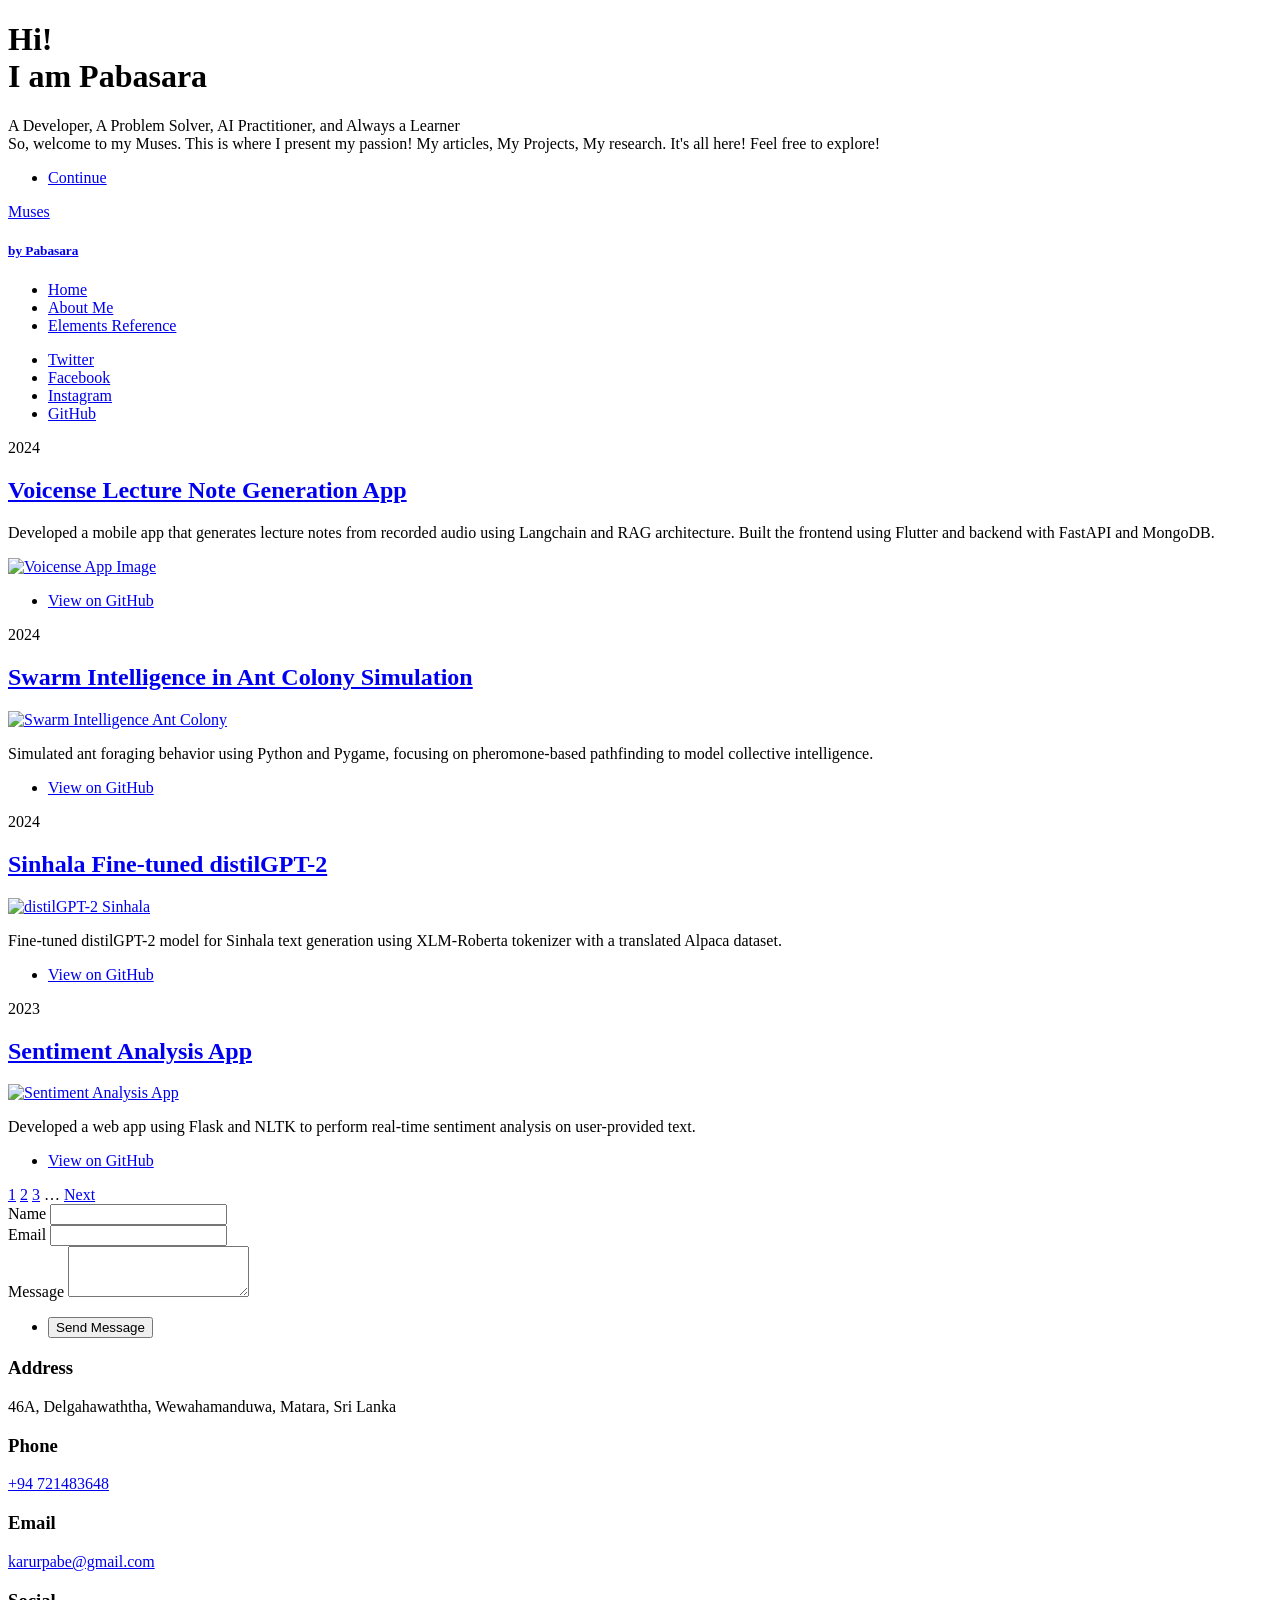
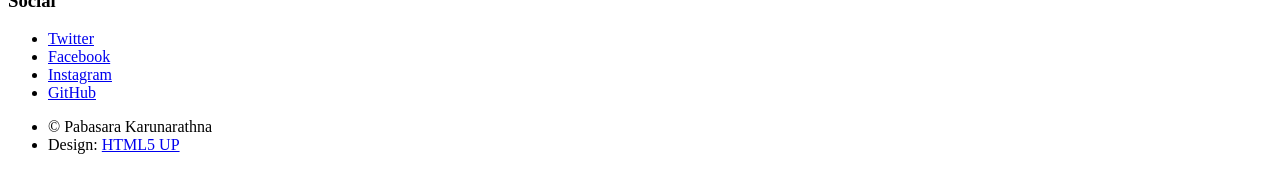
==== index.html @ 13f0a85a "Add files via upload" ====
<!DOCTYPE HTML>
<!--
    Massively by HTML5 UP
    html5up.net | @ajlkn
    Free for personal and commercial use under the CCA 3.0 license (html5up.net/license)
-->
<html>
	<head>
		<title>Muses by RavinduPabasara</title>
		<meta charset="utf-8" />
		<meta name="viewport" content="width=device-width, initial-scale=1, user-scalable=no" />
		<link rel="stylesheet" href="assets/css/main.css" />
		<noscript><link rel="stylesheet" href="assets/css/noscript.css" /></noscript>
	</head>
	<body class="is-preload">

		<!-- Wrapper -->
			<div id="wrapper" class="fade-in">

				<!-- Intro -->
					<div id="intro">
						<h1>Hi!<br />
						I am Pabasara</h1>
						<p>A Developer, A Problem Solver, AI Practitioner, and Always a Learner <br />
						So, welcome to my Muses. This is where I present my passion! My articles, My Projects, My research. It's all here! Feel free to explore!</p>
						<ul class="actions">
							<li><a href="#header" class="button icon solid solo fa-arrow-down scrolly">Continue</a></li>
						</ul>
					</div>

				<!-- Header -->
					<header id="header">
						<a href="index.html" class="logo">Muses <br> <h5>by Pabasara</h5></a>
					</header>

				<!-- Nav -->
					<nav id="nav">
						<ul class="links">
							<li class="active"><a href="index.html">Home</a></li>
							<li><a href="Aboutme.html">About Me</a></li>
							<li><a href="elements.html">Elements Reference</a></li>
						</ul>
						<ul class="icons">
							<li><a href="#" class="icon brands fa-twitter"><span class="label">Twitter</span></a></li>
							<li><a href="#" class="icon brands fa-facebook-f"><span class="label">Facebook</span></a></li>
							<li><a href="#" class="icon brands fa-instagram"><span class="label">Instagram</span></a></li>
							<li><a href="https://github.com/RavinduPabasara" class="icon brands fa-github"><span class="label">GitHub</span></a></li>
						</ul>
					</nav>

				<!-- Main -->
					<div id="main">

						<!-- Featured Project -->
						<article class="post featured">
							<header class="major">
								<span class="date">2024</span>
								<h2><a href="#">Voicense Lecture Note Generation App</a></h2>
								<p>Developed a mobile app that generates lecture notes from recorded audio using Langchain and RAG architecture. Built the frontend using Flutter and backend with FastAPI and MongoDB.</p>
							</header>
							<a href="https://github.com/RavinduPabasara/Voicense-Lecture-Note-App" class="image main"><img src="images/voicense.jpg" alt="Voicense App Image" /></a>
							<ul class="actions special">
								<li><a href="https://github.com/RavinduPabasara/Voicense-Lecture-Note-App" class="button large">View on GitHub</a></li>
							</ul>
						</article>

						<!-- Projects Section -->
						<section class="posts">
							<article>
								<header>
									<span class="date">2024</span>
									<h2><a href="#">Swarm Intelligence in Ant Colony Simulation</a></h2>
								</header>
								<a href="https://github.com/RavinduPabasara/swarm-intelligence-ants" class="image fit"><img src="images/ants.jpg" alt="Swarm Intelligence Ant Colony" /></a>
								<p>Simulated ant foraging behavior using Python and Pygame, focusing on pheromone-based pathfinding to model collective intelligence.</p>
								<ul class="actions special">
									<li><a href="https://github.com/RavinduPabasara/swarm-intelligence-ants" class="button">View on GitHub</a></li>
								</ul>
							</article>

							<article>
								<header>
									<span class="date">2024</span>
									<h2><a href="#">Sinhala Fine-tuned distilGPT-2</a></h2>
								</header>
								<a href="https://github.com/RavinduPabasara/Alpaca-DistilGPT2-Sinhala-Finetuning" class="image fit"><img src="images/gpt2.jpg" alt="distilGPT-2 Sinhala" /></a>
								<p>Fine-tuned distilGPT-2 model for Sinhala text generation using XLM-Roberta tokenizer with a translated Alpaca dataset.</p>
								<ul class="actions special">
									<li><a href="https://github.com/RavinduPabasara/Alpaca-DistilGPT2-Sinhala-Finetuning" class="button">View on GitHub</a></li>
								</ul>
							</article>

							<article>
								<header>
									<span class="date">2023</span>
									<h2><a href="#">Sentiment Analysis App</a></h2>
								</header>
								<a href="https://github.com/RavinduPabasara/sentiment-analysis-app" class="image fit"><img src="images/sentiment.jpg" alt="Sentiment Analysis App" /></a>
								<p>Developed a web app using Flask and NLTK to perform real-time sentiment analysis on user-provided text.</p>
								<ul class="actions special">
									<li><a href="https://github.com/RavinduPabasara/sentiment-analysis-app" class="button">View on GitHub</a></li>
								</ul>
							</article>
						</section>

						<!-- Footer -->
							<footer>
								<div class="pagination">
									<a href="#" class="page active">1</a>
									<a href="#" class="page">2</a>
									<a href="#" class="page">3</a>
									<span class="extra">&hellip;</span>
									<a href="#" class="page">Next</a>
								</div>
							</footer>

					</div>

				<!-- Footer -->
					<footer id="footer">
						<section>
							<form method="post" action="#">
								<div class="fields">
									<div class="field">
										<label for="name">Name</label>
										<input type="text" name="name" id="name" />
									</div>
									<div class="field">
										<label for="email">Email</label>
										<input type="text" name="email" id="email" />
									</div>
									<div class="field">
										<label for="message">Message</label>
										<textarea name="message" id="message" rows="3"></textarea>
									</div>
								</div>
								<ul class="actions">
									<li><input type="submit" value="Send Message" /></li>
								</ul>
							</form>
						</section>
						<section class="split contact">
							<section class="alt">
								<h3>Address</h3>
								<p>46A, Delgahawaththa, Wewahamanduwa, Matara, Sri Lanka</p>
							</section>
							<section>
								<h3>Phone</h3>
								<p><a href="#">+94 721483648</a></p>
							</section>
							<section>
								<h3>Email</h3>
								<p><a href="mailto:karurpabe@gmail.com">karurpabe@gmail.com</a></p>
							</section>
							<section>
								<h3>Social</h3>
								<ul class="icons alt">
									<li><a href="#" class="icon brands alt fa-twitter"><span class="label">Twitter</span></a></li>
									<li><a href="#" class="icon brands alt fa-facebook-f"><span class="label">Facebook</span></a></li>
									<li><a href="#" class="icon brands alt fa-instagram"><span class="label">Instagram</span></a></li>
									<li><a href="https://github.com/RavinduPabasara" class="icon brands alt fa-github"><span class="label">GitHub</span></a></li>
								</ul>
							</section>
						</section>
					</footer>

				<!-- Copyright -->
					<div id="copyright">
						<ul><li>&copy; Pabasara Karunarathna</li><li>Design: <a href="https://html5up.net">HTML5 UP</a></li></ul>
					</div>

			</div>

		<!-- Scripts -->
			<script src="assets/js/jquery.min.js"></script>
			<script src="assets/js/jquery.scrollex.min.js"></script>
			<script src="assets/js/jquery.scrolly.min.js"></script>
			<script src="assets/js/browser.min.js"></script>
			<script src="assets/js/breakpoints.min.js"></script>
			<script src="assets/js/util.js"></script>
			<script src="assets/js/main.js"></script>

	</body>
</html>
---- assets/css/main.css ----
@import url(fontawesome-all.min.css);
@import url("https://fonts.googleapis.com/css?family=Merriweather:300,700,300italic,700italic|Source+Sans+Pro:900");

/*
	Massively by HTML5 UP
	html5up.net | @ajlkn
	Free for personal and commercial use under the CCA 3.0 license (html5up.net/license)
*/

html, body, div, span, applet, object,
iframe, h1, h2, h3, h4, h5, h6, p, blockquote,
pre, a, abbr, acronym, address, big, cite,
code, del, dfn, em, img, ins, kbd, q, s, samp,
small, strike, strong, sub, sup, tt, var, b,
u, i, center, dl, dt, dd, ol, ul, li, fieldset,
form, label, legend, table, caption, tbody,
tfoot, thead, tr, th, td, article, aside,
canvas, details, embed, figure, figcaption,
footer, header, hgroup, menu, nav, output, ruby,
section, summary, time, mark, audio, video {
	margin: 0;
	padding: 0;
	border: 0;
	font-size: 100%;
	font: inherit;
	vertical-align: baseline;}

article, aside, details, figcaption, figure,
footer, header, hgroup, menu, nav, section {
	display: block;}

body {
	line-height: 1;
}

ol, ul {
	list-style: none;
}

blockquote, q {
	quotes: none;
}

	blockquote:before, blockquote:after, q:before, q:after {
		content: '';
		content: none;
	}

table {
	border-collapse: collapse;
	border-spacing: 0;
}

body {
	-webkit-text-size-adjust: none;
}

mark {
	background-color: transparent;
	color: inherit;
}

input::-moz-focus-inner {
	border: 0;
	padding: 0;
}

input, select, textarea {
	-moz-appearance: none;
	-webkit-appearance: none;
	-ms-appearance: none;
	appearance: none;
}

/* Basic */

	@-ms-viewport {
		width: device-width;
	}

	body {
		-ms-overflow-style: scrollbar;
	}

	@media screen and (max-width: 480px) {

		html, body {
			min-width: 320px;
		}

	}

	html {
		box-sizing: border-box;
	}

	*, *:before, *:after {
		box-sizing: inherit;
	}

	body {
		background-color: #1e252d;
	}

		body.is-preload *, body.is-preload *:before, body.is-preload *:after {
			-moz-animation: none !important;
			-webkit-animation: none !important;
			-ms-animation: none !important;
			animation: none !important;
			-moz-transition: none !important;
			-webkit-transition: none !important;
			-ms-transition: none !important;
			transition: none !important;
		}

/* Type */

	html {
		font-size: 16pt;
	}

		@media screen and (max-width: 1680px) {

			html {
				font-size: 12pt;
			}

		}

		@media screen and (max-width: 1280px) {

			html {
				font-size: 11pt;
			}

		}

		@media screen and (max-width: 360px) {

			html {
				font-size: 10pt;
			}

		}

	body {
		color: #212931;
	}

	body, input, select, textarea {
		font-family: "Merriweather", Georgia, serif;
		font-weight: 300;
		font-size: 1rem;
		line-height: 2.375;
	}

	a {
		-moz-transition: color 0.2s ease-in-out, background-color 0.2s ease-in-out, border-color 0.2s ease-in-out, box-shadow 0.2s ease-in-out;
		-webkit-transition: color 0.2s ease-in-out, background-color 0.2s ease-in-out, border-color 0.2s ease-in-out, box-shadow 0.2s ease-in-out;
		-ms-transition: color 0.2s ease-in-out, background-color 0.2s ease-in-out, border-color 0.2s ease-in-out, box-shadow 0.2s ease-in-out;
		transition: color 0.2s ease-in-out, background-color 0.2s ease-in-out, border-color 0.2s ease-in-out, box-shadow 0.2s ease-in-out;
		border-bottom: dotted 1px;
		text-decoration: none;
	}

		a:hover {
			border-bottom-color: transparent;
		}

	strong, b {
		font-weight: 600;
	}

	em, i {
		font-style: italic;
	}

	p {
		text-align: justify;
		margin: 0 0 2rem 0;
	}

	h1, h2, h3, h4, h5, h6 {
		font-family: "Source Sans Pro", Helvetica, sans-serif;
		font-weight: 900;
		line-height: 1.5;
		letter-spacing: 0.075em;
		text-transform: uppercase;
		margin: 0 0 1rem 0;
	}

		h1 a, h2 a, h3 a, h4 a, h5 a, h6 a {
			border-bottom: 0;
			color: inherit;
			text-decoration: none;
		}

	h1 {
		font-size: 4rem;
		line-height: 1.1;
		margin: 0 0 2rem 0;
	}

	h2 {
		font-size: 1.75rem;
		line-height: 1.3;
		margin: 0 0 1.5rem 0;
	}

	h3 {
		font-size: 1.25rem;
		margin: 0 0 1.5rem 0;
	}

	h4 {
		font-size: 1rem;
	}

	h5 {
		font-size: 0.9rem;
	}

	h6 {
		font-size: 0.8rem;
	}

	sub {
		font-size: 0.8rem;
		position: relative;
		top: 0.5rem;
	}

	sup {
		font-size: 0.8rem;
		position: relative;
		top: -0.5rem;
	}

	blockquote {
		border-left: solid 4px;
		font-style: italic;
		margin: 0 0 2rem 0;
		padding: 0.5rem 0 0.5rem 2rem;
	}

	code {
		border: solid 2px;
		font-family: "Courier New", monospace;
		font-size: 0.9rem;
		margin: 0 0.25rem;
		padding: 0.25rem 0.65rem;
	}

	pre {
		-webkit-overflow-scrolling: touch;
		font-family: "Courier New", monospace;
		font-size: 0.9rem;
		margin: 0 0 2rem 0;
	}

		pre code {
			display: block;
			line-height: 1.75;
			padding: 1rem 1.5rem;
			overflow-x: auto;
		}

	hr {
		border: 0;
		border-bottom: solid 2px;
		margin: 3rem 0;
	}

		hr.major {
			margin: 5rem 0;
		}

	.align-left {
		text-align: left;
	}

	.align-center {
		text-align: center;
	}

	.align-right {
		text-align: right;
	}

	input, select, textarea {
		color: #212931;
	}

	a {
		color: #212931;
		border-bottom-color: rgba(33, 41, 49, 0.5);
	}

		a:hover {
			border-bottom-color: transparent;
			color: #18bfef !important;
		}

	strong, b {
		color: #212931;
	}

	h1, h2, h3, h4, h5, h6 {
		color: #212931;
	}

	blockquote {
		border-left-color: #eeeeee;
	}

	code {
		background: rgba(220, 220, 220, 0.25);
		border-color: #eeeeee;
	}

	hr {
		border-bottom-color: #eeeeee;
	}

/* Row */

	.row {
		display: flex;
		flex-wrap: wrap;
		box-sizing: border-box;
		align-items: stretch;
	}

		.row > * {
			box-sizing: border-box;
		}

		.row.gtr-uniform > * > :last-child {
			margin-bottom: 0;
		}

		.row.aln-left {
			justify-content: flex-start;
		}

		.row.aln-center {
			justify-content: center;
		}

		.row.aln-right {
			justify-content: flex-end;
		}

		.row.aln-top {
			align-items: flex-start;
		}

		.row.aln-middle {
			align-items: center;
		}

		.row.aln-bottom {
			align-items: flex-end;
		}

		.row > .imp {
			order: -1;
		}

		.row > .col-1 {
			width: 8.33333%;
		}

		.row > .off-1 {
			margin-left: 8.33333%;
		}

		.row > .col-2 {
			width: 16.66667%;
		}

		.row > .off-2 {
			margin-left: 16.66667%;
		}

		.row > .col-3 {
			width: 25%;
		}

		.row > .off-3 {
			margin-left: 25%;
		}

		.row > .col-4 {
			width: 33.33333%;
		}

		.row > .off-4 {
			margin-left: 33.33333%;
		}

		.row > .col-5 {
			width: 41.66667%;
		}

		.row > .off-5 {
			margin-left: 41.66667%;
		}

		.row > .col-6 {
			width: 50%;
		}

		.row > .off-6 {
			margin-left: 50%;
		}

		.row > .col-7 {
			width: 58.33333%;
		}

		.row > .off-7 {
			margin-left: 58.33333%;
		}

		.row > .col-8 {
			width: 66.66667%;
		}

		.row > .off-8 {
			margin-left: 66.66667%;
		}

		.row > .col-9 {
			width: 75%;
		}

		.row > .off-9 {
			margin-left: 75%;
		}

		.row > .col-10 {
			width: 83.33333%;
		}

		.row > .off-10 {
			margin-left: 83.33333%;
		}

		.row > .col-11 {
			width: 91.66667%;
		}

		.row > .off-11 {
			margin-left: 91.66667%;
		}

		.row > .col-12 {
			width: 100%;
		}

		.row > .off-12 {
			margin-left: 100%;
		}

		.row.gtr-0 {
			margin-top: 0;
			margin-left: 0rem;
		}

			.row.gtr-0 > * {
				padding: 0 0 0 0rem;
			}

			.row.gtr-0.gtr-uniform {
				margin-top: 0rem;
			}

				.row.gtr-0.gtr-uniform > * {
					padding-top: 0rem;
				}

		.row.gtr-25 {
			margin-top: 0;
			margin-left: -0.375rem;
		}

			.row.gtr-25 > * {
				padding: 0 0 0 0.375rem;
			}

			.row.gtr-25.gtr-uniform {
				margin-top: -0.375rem;
			}

				.row.gtr-25.gtr-uniform > * {
					padding-top: 0.375rem;
				}

		.row.gtr-50 {
			margin-top: 0;
			margin-left: -0.75rem;
		}

			.row.gtr-50 > * {
				padding: 0 0 0 0.75rem;
			}

			.row.gtr-50.gtr-uniform {
				margin-top: -0.75rem;
			}

				.row.gtr-50.gtr-uniform > * {
					padding-top: 0.75rem;
				}

		.row {
			margin-top: 0;
			margin-left: -1.5rem;
		}

			.row > * {
				padding: 0 0 0 1.5rem;
			}

			.row.gtr-uniform {
				margin-top: -1.5rem;
			}

				.row.gtr-uniform > * {
					padding-top: 1.5rem;
				}

		.row.gtr-150 {
			margin-top: 0;
			margin-left: -2.25rem;
		}

			.row.gtr-150 > * {
				padding: 0 0 0 2.25rem;
			}

			.row.gtr-150.gtr-uniform {
				margin-top: -2.25rem;
			}

				.row.gtr-150.gtr-uniform > * {
					padding-top: 2.25rem;
				}

		.row.gtr-200 {
			margin-top: 0;
			margin-left: -3rem;
		}

			.row.gtr-200 > * {
				padding: 0 0 0 3rem;
			}

			.row.gtr-200.gtr-uniform {
				margin-top: -3rem;
			}

				.row.gtr-200.gtr-uniform > * {
					padding-top: 3rem;
				}

		@media screen and (max-width: 1680px) {

			.row {
				display: flex;
				flex-wrap: wrap;
				box-sizing: border-box;
				align-items: stretch;
			}

				.row > * {
					box-sizing: border-box;
				}

				.row.gtr-uniform > * > :last-child {
					margin-bottom: 0;
				}

				.row.aln-left {
					justify-content: flex-start;
				}

				.row.aln-center {
					justify-content: center;
				}

				.row.aln-right {
					justify-content: flex-end;
				}

				.row.aln-top {
					align-items: flex-start;
				}

				.row.aln-middle {
					align-items: center;
				}

				.row.aln-bottom {
					align-items: flex-end;
				}

				.row > .imp-xlarge {
					order: -1;
				}

				.row > .col-1-xlarge {
					width: 8.33333%;
				}

				.row > .off-1-xlarge {
					margin-left: 8.33333%;
				}

				.row > .col-2-xlarge {
					width: 16.66667%;
				}

				.row > .off-2-xlarge {
					margin-left: 16.66667%;
				}

				.row > .col-3-xlarge {
					width: 25%;
				}

				.row > .off-3-xlarge {
					margin-left: 25%;
				}

				.row > .col-4-xlarge {
					width: 33.33333%;
				}

				.row > .off-4-xlarge {
					margin-left: 33.33333%;
				}

				.row > .col-5-xlarge {
					width: 41.66667%;
				}

				.row > .off-5-xlarge {
					margin-left: 41.66667%;
				}

				.row > .col-6-xlarge {
					width: 50%;
				}

				.row > .off-6-xlarge {
					margin-left: 50%;
				}

				.row > .col-7-xlarge {
					width: 58.33333%;
				}

				.row > .off-7-xlarge {
					margin-left: 58.33333%;
				}

				.row > .col-8-xlarge {
					width: 66.66667%;
				}

				.row > .off-8-xlarge {
					margin-left: 66.66667%;
				}

				.row > .col-9-xlarge {
					width: 75%;
				}

				.row > .off-9-xlarge {
					margin-left: 75%;
				}

				.row > .col-10-xlarge {
					width: 83.33333%;
				}

				.row > .off-10-xlarge {
					margin-left: 83.33333%;
				}

				.row > .col-11-xlarge {
					width: 91.66667%;
				}

				.row > .off-11-xlarge {
					margin-left: 91.66667%;
				}

				.row > .col-12-xlarge {
					width: 100%;
				}

				.row > .off-12-xlarge {
					margin-left: 100%;
				}

				.row.gtr-0 {
					margin-top: 0;
					margin-left: 0rem;
				}

					.row.gtr-0 > * {
						padding: 0 0 0 0rem;
					}

					.row.gtr-0.gtr-uniform {
						margin-top: 0rem;
					}

						.row.gtr-0.gtr-uniform > * {
							padding-top: 0rem;
						}

				.row.gtr-25 {
					margin-top: 0;
					margin-left: -0.375rem;
				}

					.row.gtr-25 > * {
						padding: 0 0 0 0.375rem;
					}

					.row.gtr-25.gtr-uniform {
						margin-top: -0.375rem;
					}

						.row.gtr-25.gtr-uniform > * {
							padding-top: 0.375rem;
						}

				.row.gtr-50 {
					margin-top: 0;
					margin-left: -0.75rem;
				}

					.row.gtr-50 > * {
						padding: 0 0 0 0.75rem;
					}

					.row.gtr-50.gtr-uniform {
						margin-top: -0.75rem;
					}

						.row.gtr-50.gtr-uniform > * {
							padding-top: 0.75rem;
						}

				.row {
					margin-top: 0;
					margin-left: -1.5rem;
				}

					.row > * {
						padding: 0 0 0 1.5rem;
					}

					.row.gtr-uniform {
						margin-top: -1.5rem;
					}

						.row.gtr-uniform > * {
							padding-top: 1.5rem;
						}

				.row.gtr-150 {
					margin-top: 0;
					margin-left: -2.25rem;
				}

					.row.gtr-150 > * {
						padding: 0 0 0 2.25rem;
					}

					.row.gtr-150.gtr-uniform {
						margin-top: -2.25rem;
					}

						.row.gtr-150.gtr-uniform > * {
							padding-top: 2.25rem;
						}

				.row.gtr-200 {
					margin-top: 0;
					margin-left: -3rem;
				}

					.row.gtr-200 > * {
						padding: 0 0 0 3rem;
					}

					.row.gtr-200.gtr-uniform {
						margin-top: -3rem;
					}

						.row.gtr-200.gtr-uniform > * {
							padding-top: 3rem;
						}

		}

		@media screen and (max-width: 1280px) {

			.row {
				display: flex;
				flex-wrap: wrap;
				box-sizing: border-box;
				align-items: stretch;
			}

				.row > * {
					box-sizing: border-box;
				}

				.row.gtr-uniform > * > :last-child {
					margin-bottom: 0;
				}

				.row.aln-left {
					justify-content: flex-start;
				}

				.row.aln-center {
					justify-content: center;
				}

				.row.aln-right {
					justify-content: flex-end;
				}

				.row.aln-top {
					align-items: flex-start;
				}

				.row.aln-middle {
					align-items: center;
				}

				.row.aln-bottom {
					align-items: flex-end;
				}

				.row > .imp-large {
					order: -1;
				}

				.row > .col-1-large {
					width: 8.33333%;
				}

				.row > .off-1-large {
					margin-left: 8.33333%;
				}

				.row > .col-2-large {
					width: 16.66667%;
				}

				.row > .off-2-large {
					margin-left: 16.66667%;
				}

				.row > .col-3-large {
					width: 25%;
				}

				.row > .off-3-large {
					margin-left: 25%;
				}

				.row > .col-4-large {
					width: 33.33333%;
				}

				.row > .off-4-large {
					margin-left: 33.33333%;
				}

				.row > .col-5-large {
					width: 41.66667%;
				}

				.row > .off-5-large {
					margin-left: 41.66667%;
				}

				.row > .col-6-large {
					width: 50%;
				}

				.row > .off-6-large {
					margin-left: 50%;
				}

				.row > .col-7-large {
					width: 58.33333%;
				}

				.row > .off-7-large {
					margin-left: 58.33333%;
				}

				.row > .col-8-large {
					width: 66.66667%;
				}

				.row > .off-8-large {
					margin-left: 66.66667%;
				}

				.row > .col-9-large {
					width: 75%;
				}

				.row > .off-9-large {
					margin-left: 75%;
				}

				.row > .col-10-large {
					width: 83.33333%;
				}

				.row > .off-10-large {
					margin-left: 83.33333%;
				}

				.row > .col-11-large {
					width: 91.66667%;
				}

				.row > .off-11-large {
					margin-left: 91.66667%;
				}

				.row > .col-12-large {
					width: 100%;
				}

				.row > .off-12-large {
					margin-left: 100%;
				}

				.row.gtr-0 {
					margin-top: 0;
					margin-left: 0rem;
				}

					.row.gtr-0 > * {
						padding: 0 0 0 0rem;
					}

					.row.gtr-0.gtr-uniform {
						margin-top: 0rem;
					}

						.row.gtr-0.gtr-uniform > * {
							padding-top: 0rem;
						}

				.row.gtr-25 {
					margin-top: 0;
					margin-left: -0.375rem;
				}

					.row.gtr-25 > * {
						padding: 0 0 0 0.375rem;
					}

					.row.gtr-25.gtr-uniform {
						margin-top: -0.375rem;
					}

						.row.gtr-25.gtr-uniform > * {
							padding-top: 0.375rem;
						}

				.row.gtr-50 {
					margin-top: 0;
					margin-left: -0.75rem;
				}

					.row.gtr-50 > * {
						padding: 0 0 0 0.75rem;
					}

					.row.gtr-50.gtr-uniform {
						margin-top: -0.75rem;
					}

						.row.gtr-50.gtr-uniform > * {
							padding-top: 0.75rem;
						}

				.row {
					margin-top: 0;
					margin-left: -1.5rem;
				}

					.row > * {
						padding: 0 0 0 1.5rem;
					}

					.row.gtr-uniform {
						margin-top: -1.5rem;
					}

						.row.gtr-uniform > * {
							padding-top: 1.5rem;
						}

				.row.gtr-150 {
					margin-top: 0;
					margin-left: -2.25rem;
				}

					.row.gtr-150 > * {
						padding: 0 0 0 2.25rem;
					}

					.row.gtr-150.gtr-uniform {
						margin-top: -2.25rem;
					}

						.row.gtr-150.gtr-uniform > * {
							padding-top: 2.25rem;
						}

				.row.gtr-200 {
					margin-top: 0;
					margin-left: -3rem;
				}

					.row.gtr-200 > * {
						padding: 0 0 0 3rem;
					}

					.row.gtr-200.gtr-uniform {
						margin-top: -3rem;
					}

						.row.gtr-200.gtr-uniform > * {
							padding-top: 3rem;
						}

		}

		@media screen and (max-width: 980px) {

			.row {
				display: flex;
				flex-wrap: wrap;
				box-sizing: border-box;
				align-items: stretch;
			}

				.row > * {
					box-sizing: border-box;
				}

				.row.gtr-uniform > * > :last-child {
					margin-bottom: 0;
				}

				.row.aln-left {
					justify-content: flex-start;
				}

				.row.aln-center {
					justify-content: center;
				}

				.row.aln-right {
					justify-content: flex-end;
				}

				.row.aln-top {
					align-items: flex-start;
				}

				.row.aln-middle {
					align-items: center;
				}

				.row.aln-bottom {
					align-items: flex-end;
				}

				.row > .imp-medium {
					order: -1;
				}

				.row > .col-1-medium {
					width: 8.33333%;
				}

				.row > .off-1-medium {
					margin-left: 8.33333%;
				}

				.row > .col-2-medium {
					width: 16.66667%;
				}

				.row > .off-2-medium {
					margin-left: 16.66667%;
				}

				.row > .col-3-medium {
					width: 25%;
				}

				.row > .off-3-medium {
					margin-left: 25%;
				}

				.row > .col-4-medium {
					width: 33.33333%;
				}

				.row > .off-4-medium {
					margin-left: 33.33333%;
				}

				.row > .col-5-medium {
					width: 41.66667%;
				}

				.row > .off-5-medium {
					margin-left: 41.66667%;
				}

				.row > .col-6-medium {
					width: 50%;
				}

				.row > .off-6-medium {
					margin-left: 50%;
				}

				.row > .col-7-medium {
					width: 58.33333%;
				}

				.row > .off-7-medium {
					margin-left: 58.33333%;
				}

				.row > .col-8-medium {
					width: 66.66667%;
				}

				.row > .off-8-medium {
					margin-left: 66.66667%;
				}

				.row > .col-9-medium {
					width: 75%;
				}

				.row > .off-9-medium {
					margin-left: 75%;
				}

				.row > .col-10-medium {
					width: 83.33333%;
				}

				.row > .off-10-medium {
					margin-left: 83.33333%;
				}

				.row > .col-11-medium {
					width: 91.66667%;
				}

				.row > .off-11-medium {
					margin-left: 91.66667%;
				}

				.row > .col-12-medium {
					width: 100%;
				}

				.row > .off-12-medium {
					margin-left: 100%;
				}

				.row.gtr-0 {
					margin-top: 0;
					margin-left: 0rem;
				}

					.row.gtr-0 > * {
						padding: 0 0 0 0rem;
					}

					.row.gtr-0.gtr-uniform {
						margin-top: 0rem;
					}

						.row.gtr-0.gtr-uniform > * {
							padding-top: 0rem;
						}

				.row.gtr-25 {
					margin-top: 0;
					margin-left: -0.375rem;
				}

					.row.gtr-25 > * {
						padding: 0 0 0 0.375rem;
					}

					.row.gtr-25.gtr-uniform {
						margin-top: -0.375rem;
					}

						.row.gtr-25.gtr-uniform > * {
							padding-top: 0.375rem;
						}

				.row.gtr-50 {
					margin-top: 0;
					margin-left: -0.75rem;
				}

					.row.gtr-50 > * {
						padding: 0 0 0 0.75rem;
					}

					.row.gtr-50.gtr-uniform {
						margin-top: -0.75rem;
					}

						.row.gtr-50.gtr-uniform > * {
							padding-top: 0.75rem;
						}

				.row {
					margin-top: 0;
					margin-left: -1.5rem;
				}

					.row > * {
						padding: 0 0 0 1.5rem;
					}

					.row.gtr-uniform {
						margin-top: -1.5rem;
					}

						.row.gtr-uniform > * {
							padding-top: 1.5rem;
						}

				.row.gtr-150 {
					margin-top: 0;
					margin-left: -2.25rem;
				}

					.row.gtr-150 > * {
						padding: 0 0 0 2.25rem;
					}

					.row.gtr-150.gtr-uniform {
						margin-top: -2.25rem;
					}

						.row.gtr-150.gtr-uniform > * {
							padding-top: 2.25rem;
						}

				.row.gtr-200 {
					margin-top: 0;
					margin-left: -3rem;
				}

					.row.gtr-200 > * {
						padding: 0 0 0 3rem;
					}

					.row.gtr-200.gtr-uniform {
						margin-top: -3rem;
					}

						.row.gtr-200.gtr-uniform > * {
							padding-top: 3rem;
						}

		}

		@media screen and (max-width: 736px) {

			.row {
				display: flex;
				flex-wrap: wrap;
				box-sizing: border-box;
				align-items: stretch;
			}

				.row > * {
					box-sizing: border-box;
				}

				.row.gtr-uniform > * > :last-child {
					margin-bottom: 0;
				}

				.row.aln-left {
					justify-content: flex-start;
				}

				.row.aln-center {
					justify-content: center;
				}

				.row.aln-right {
					justify-content: flex-end;
				}

				.row.aln-top {
					align-items: flex-start;
				}

				.row.aln-middle {
					align-items: center;
				}

				.row.aln-bottom {
					align-items: flex-end;
				}

				.row > .imp-small {
					order: -1;
				}

				.row > .col-1-small {
					width: 8.33333%;
				}

				.row > .off-1-small {
					margin-left: 8.33333%;
				}

				.row > .col-2-small {
					width: 16.66667%;
				}

				.row > .off-2-small {
					margin-left: 16.66667%;
				}

				.row > .col-3-small {
					width: 25%;
				}

				.row > .off-3-small {
					margin-left: 25%;
				}

				.row > .col-4-small {
					width: 33.33333%;
				}

				.row > .off-4-small {
					margin-left: 33.33333%;
				}

				.row > .col-5-small {
					width: 41.66667%;
				}

				.row > .off-5-small {
					margin-left: 41.66667%;
				}

				.row > .col-6-small {
					width: 50%;
				}

				.row > .off-6-small {
					margin-left: 50%;
				}

				.row > .col-7-small {
					width: 58.33333%;
				}

				.row > .off-7-small {
					margin-left: 58.33333%;
				}

				.row > .col-8-small {
					width: 66.66667%;
				}

				.row > .off-8-small {
					margin-left: 66.66667%;
				}

				.row > .col-9-small {
					width: 75%;
				}

				.row > .off-9-small {
					margin-left: 75%;
				}

				.row > .col-10-small {
					width: 83.33333%;
				}

				.row > .off-10-small {
					margin-left: 83.33333%;
				}

				.row > .col-11-small {
					width: 91.66667%;
				}

				.row > .off-11-small {
					margin-left: 91.66667%;
				}

				.row > .col-12-small {
					width: 100%;
				}

				.row > .off-12-small {
					margin-left: 100%;
				}

				.row.gtr-0 {
					margin-top: 0;
					margin-left: 0rem;
				}

					.row.gtr-0 > * {
						padding: 0 0 0 0rem;
					}

					.row.gtr-0.gtr-uniform {
						margin-top: 0rem;
					}

						.row.gtr-0.gtr-uniform > * {
							padding-top: 0rem;
						}

				.row.gtr-25 {
					margin-top: 0;
					margin-left: -0.375rem;
				}

					.row.gtr-25 > * {
						padding: 0 0 0 0.375rem;
					}

					.row.gtr-25.gtr-uniform {
						margin-top: -0.375rem;
					}

						.row.gtr-25.gtr-uniform > * {
							padding-top: 0.375rem;
						}

				.row.gtr-50 {
					margin-top: 0;
					margin-left: -0.75rem;
				}

					.row.gtr-50 > * {
						padding: 0 0 0 0.75rem;
					}

					.row.gtr-50.gtr-uniform {
						margin-top: -0.75rem;
					}

						.row.gtr-50.gtr-uniform > * {
							padding-top: 0.75rem;
						}

				.row {
					margin-top: 0;
					margin-left: -1.5rem;
				}

					.row > * {
						padding: 0 0 0 1.5rem;
					}

					.row.gtr-uniform {
						margin-top: -1.5rem;
					}

						.row.gtr-uniform > * {
							padding-top: 1.5rem;
						}

				.row.gtr-150 {
					margin-top: 0;
					margin-left: -2.25rem;
				}

					.row.gtr-150 > * {
						padding: 0 0 0 2.25rem;
					}

					.row.gtr-150.gtr-uniform {
						margin-top: -2.25rem;
					}

						.row.gtr-150.gtr-uniform > * {
							padding-top: 2.25rem;
						}

				.row.gtr-200 {
					margin-top: 0;
					margin-left: -3rem;
				}

					.row.gtr-200 > * {
						padding: 0 0 0 3rem;
					}

					.row.gtr-200.gtr-uniform {
						margin-top: -3rem;
					}

						.row.gtr-200.gtr-uniform > * {
							padding-top: 3rem;
						}

		}

		@media screen and (max-width: 480px) {

			.row {
				display: flex;
				flex-wrap: wrap;
				box-sizing: border-box;
				align-items: stretch;
			}

				.row > * {
					box-sizing: border-box;
				}

				.row.gtr-uniform > * > :last-child {
					margin-bottom: 0;
				}

				.row.aln-left {
					justify-content: flex-start;
				}

				.row.aln-center {
					justify-content: center;
				}

				.row.aln-right {
					justify-content: flex-end;
				}

				.row.aln-top {
					align-items: flex-start;
				}

				.row.aln-middle {
					align-items: center;
				}

				.row.aln-bottom {
					align-items: flex-end;
				}

				.row > .imp-xsmall {
					order: -1;
				}

				.row > .col-1-xsmall {
					width: 8.33333%;
				}

				.row > .off-1-xsmall {
					margin-left: 8.33333%;
				}

				.row > .col-2-xsmall {
					width: 16.66667%;
				}

				.row > .off-2-xsmall {
					margin-left: 16.66667%;
				}

				.row > .col-3-xsmall {
					width: 25%;
				}

				.row > .off-3-xsmall {
					margin-left: 25%;
				}

				.row > .col-4-xsmall {
					width: 33.33333%;
				}

				.row > .off-4-xsmall {
					margin-left: 33.33333%;
				}

				.row > .col-5-xsmall {
					width: 41.66667%;
				}

				.row > .off-5-xsmall {
					margin-left: 41.66667%;
				}

				.row > .col-6-xsmall {
					width: 50%;
				}

				.row > .off-6-xsmall {
					margin-left: 50%;
				}

				.row > .col-7-xsmall {
					width: 58.33333%;
				}

				.row > .off-7-xsmall {
					margin-left: 58.33333%;
				}

				.row > .col-8-xsmall {
					width: 66.66667%;
				}

				.row > .off-8-xsmall {
					margin-left: 66.66667%;
				}

				.row > .col-9-xsmall {
					width: 75%;
				}

				.row > .off-9-xsmall {
					margin-left: 75%;
				}

				.row > .col-10-xsmall {
					width: 83.33333%;
				}

				.row > .off-10-xsmall {
					margin-left: 83.33333%;
				}

				.row > .col-11-xsmall {
					width: 91.66667%;
				}

				.row > .off-11-xsmall {
					margin-left: 91.66667%;
				}

				.row > .col-12-xsmall {
					width: 100%;
				}

				.row > .off-12-xsmall {
					margin-left: 100%;
				}

				.row.gtr-0 {
					margin-top: 0;
					margin-left: 0rem;
				}

					.row.gtr-0 > * {
						padding: 0 0 0 0rem;
					}

					.row.gtr-0.gtr-uniform {
						margin-top: 0rem;
					}

						.row.gtr-0.gtr-uniform > * {
							padding-top: 0rem;
						}

				.row.gtr-25 {
					margin-top: 0;
					margin-left: -0.375rem;
				}

					.row.gtr-25 > * {
						padding: 0 0 0 0.375rem;
					}

					.row.gtr-25.gtr-uniform {
						margin-top: -0.375rem;
					}

						.row.gtr-25.gtr-uniform > * {
							padding-top: 0.375rem;
						}

				.row.gtr-50 {
					margin-top: 0;
					margin-left: -0.75rem;
				}

					.row.gtr-50 > * {
						padding: 0 0 0 0.75rem;
					}

					.row.gtr-50.gtr-uniform {
						margin-top: -0.75rem;
					}

						.row.gtr-50.gtr-uniform > * {
							padding-top: 0.75rem;
						}

				.row {
					margin-top: 0;
					margin-left: -1.5rem;
				}

					.row > * {
						padding: 0 0 0 1.5rem;
					}

					.row.gtr-uniform {
						margin-top: -1.5rem;
					}

						.row.gtr-uniform > * {
							padding-top: 1.5rem;
						}

				.row.gtr-150 {
					margin-top: 0;
					margin-left: -2.25rem;
				}

					.row.gtr-150 > * {
						padding: 0 0 0 2.25rem;
					}

					.row.gtr-150.gtr-uniform {
						margin-top: -2.25rem;
					}

						.row.gtr-150.gtr-uniform > * {
							padding-top: 2.25rem;
						}

				.row.gtr-200 {
					margin-top: 0;
					margin-left: -3rem;
				}

					.row.gtr-200 > * {
						padding: 0 0 0 3rem;
					}

					.row.gtr-200.gtr-uniform {
						margin-top: -3rem;
					}

						.row.gtr-200.gtr-uniform > * {
							padding-top: 3rem;
						}

		}

		@media screen and (max-width: 360px) {

			.row {
				display: flex;
				flex-wrap: wrap;
				box-sizing: border-box;
				align-items: stretch;
			}

				.row > * {
					box-sizing: border-box;
				}

				.row.gtr-uniform > * > :last-child {
					margin-bottom: 0;
				}

				.row.aln-left {
					justify-content: flex-start;
				}

				.row.aln-center {
					justify-content: center;
				}

				.row.aln-right {
					justify-content: flex-end;
				}

				.row.aln-top {
					align-items: flex-start;
				}

				.row.aln-middle {
					align-items: center;
				}

				.row.aln-bottom {
					align-items: flex-end;
				}

				.row > .imp-xxsmall {
					order: -1;
				}

				.row > .col-1-xxsmall {
					width: 8.33333%;
				}

				.row > .off-1-xxsmall {
					margin-left: 8.33333%;
				}

				.row > .col-2-xxsmall {
					width: 16.66667%;
				}

				.row > .off-2-xxsmall {
					margin-left: 16.66667%;
				}

				.row > .col-3-xxsmall {
					width: 25%;
				}

				.row > .off-3-xxsmall {
					margin-left: 25%;
				}

				.row > .col-4-xxsmall {
					width: 33.33333%;
				}

				.row > .off-4-xxsmall {
					margin-left: 33.33333%;
				}

				.row > .col-5-xxsmall {
					width: 41.66667%;
				}

				.row > .off-5-xxsmall {
					margin-left: 41.66667%;
				}

				.row > .col-6-xxsmall {
					width: 50%;
				}

				.row > .off-6-xxsmall {
					margin-left: 50%;
				}

				.row > .col-7-xxsmall {
					width: 58.33333%;
				}

				.row > .off-7-xxsmall {
					margin-left: 58.33333%;
				}

				.row > .col-8-xxsmall {
					width: 66.66667%;
				}

				.row > .off-8-xxsmall {
					margin-left: 66.66667%;
				}

				.row > .col-9-xxsmall {
					width: 75%;
				}

				.row > .off-9-xxsmall {
					margin-left: 75%;
				}

				.row > .col-10-xxsmall {
					width: 83.33333%;
				}

				.row > .off-10-xxsmall {
					margin-left: 83.33333%;
				}

				.row > .col-11-xxsmall {
					width: 91.66667%;
				}

				.row > .off-11-xxsmall {
					margin-left: 91.66667%;
				}

				.row > .col-12-xxsmall {
					width: 100%;
				}

				.row > .off-12-xxsmall {
					margin-left: 100%;
				}

				.row.gtr-0 {
					margin-top: 0;
					margin-left: 0rem;
				}

					.row.gtr-0 > * {
						padding: 0 0 0 0rem;
					}

					.row.gtr-0.gtr-uniform {
						margin-top: 0rem;
					}

						.row.gtr-0.gtr-uniform > * {
							padding-top: 0rem;
						}

				.row.gtr-25 {
					margin-top: 0;
					margin-left: -0.375rem;
				}

					.row.gtr-25 > * {
						padding: 0 0 0 0.375rem;
					}

					.row.gtr-25.gtr-uniform {
						margin-top: -0.375rem;
					}

						.row.gtr-25.gtr-uniform > * {
							padding-top: 0.375rem;
						}

				.row.gtr-50 {
					margin-top: 0;
					margin-left: -0.75rem;
				}

					.row.gtr-50 > * {
						padding: 0 0 0 0.75rem;
					}

					.row.gtr-50.gtr-uniform {
						margin-top: -0.75rem;
					}

						.row.gtr-50.gtr-uniform > * {
							padding-top: 0.75rem;
						}

				.row {
					margin-top: 0;
					margin-left: -1.5rem;
				}

					.row > * {
						padding: 0 0 0 1.5rem;
					}

					.row.gtr-uniform {
						margin-top: -1.5rem;
					}

						.row.gtr-uniform > * {
							padding-top: 1.5rem;
						}

				.row.gtr-150 {
					margin-top: 0;
					margin-left: -2.25rem;
				}

					.row.gtr-150 > * {
						padding: 0 0 0 2.25rem;
					}

					.row.gtr-150.gtr-uniform {
						margin-top: -2.25rem;
					}

						.row.gtr-150.gtr-uniform > * {
							padding-top: 2.25rem;
						}

				.row.gtr-200 {
					margin-top: 0;
					margin-left: -3rem;
				}

					.row.gtr-200 > * {
						padding: 0 0 0 3rem;
					}

					.row.gtr-200.gtr-uniform {
						margin-top: -3rem;
					}

						.row.gtr-200.gtr-uniform > * {
							padding-top: 3rem;
						}

		}

/* Box */

	.box {
		border: solid 2px;
		margin-bottom: 2rem;
		padding: 1.5rem;
	}

		.box > :last-child,
		.box > :last-child > :last-child,
		.box > :last-child > :last-child > :last-child {
			margin-bottom: 0;
		}

		.box.alt {
			border: 0;
			border-radius: 0;
			padding: 0;
		}

	.box {
		border-color: #eeeeee;
	}

/* Button */

	input[type="submit"],
	input[type="reset"],
	input[type="button"],
	button,
	.button {
		-moz-appearance: none;
		-webkit-appearance: none;
		-ms-appearance: none;
		appearance: none;
		-moz-transition: background-color 0.2s ease-in-out, box-shadow 0.2s ease-in-out, color 0.2s ease-in-out;
		-webkit-transition: background-color 0.2s ease-in-out, box-shadow 0.2s ease-in-out, color 0.2s ease-in-out;
		-ms-transition: background-color 0.2s ease-in-out, box-shadow 0.2s ease-in-out, color 0.2s ease-in-out;
		transition: background-color 0.2s ease-in-out, box-shadow 0.2s ease-in-out, color 0.2s ease-in-out;
		border: 0;
		border-radius: 0;
		cursor: pointer;
		display: inline-block;
		font-family: "Source Sans Pro", Helvetica, sans-serif;
		font-size: 0.8rem;
		font-weight: 900;
		letter-spacing: 0.075em;
		height: 3rem;
		line-height: 3rem;
		padding: 0 2rem;
		text-align: center;
		text-decoration: none;
		text-transform: uppercase;
		white-space: nowrap;
	}

		input[type="submit"].icon:before,
		input[type="reset"].icon:before,
		input[type="button"].icon:before,
		button.icon:before,
		.button.icon:before {
			margin-right: 0.5rem;
		}

		input[type="submit"].icon.solo,
		input[type="reset"].icon.solo,
		input[type="button"].icon.solo,
		button.icon.solo,
		.button.icon.solo {
			position: relative;
			width: 4rem;
			height: 4rem;
			line-height: 4rem;
			border-radius: 4rem;
			text-indent: 4rem;
			overflow: hidden;
			padding: 0;
			white-space: nowrap;
		}

			input[type="submit"].icon.solo:before,
			input[type="reset"].icon.solo:before,
			input[type="button"].icon.solo:before,
			button.icon.solo:before,
			.button.icon.solo:before {
				position: absolute;
				display: block;
				top: 0;
				left: 0;
				width: inherit;
				height: inherit;
				line-height: inherit;
				font-size: 1.25rem;
				margin-right: 0;
				text-align: center;
				text-indent: 0;
			}

		input[type="submit"].fit,
		input[type="reset"].fit,
		input[type="button"].fit,
		button.fit,
		.button.fit {
			width: 100%;
		}

		input[type="submit"].small,
		input[type="reset"].small,
		input[type="button"].small,
		button.small,
		.button.small {
			font-size: 0.7rem;
			height: 2.5rem;
			line-height: 2.5rem;
			padding: 0 1.5rem;
		}

		input[type="submit"].large,
		input[type="reset"].large,
		input[type="button"].large,
		button.large,
		.button.large {
			font-size: 0.9rem;
			height: 3.5rem;
			line-height: 3.5rem;
			padding: 0 2.75rem;
		}

		@media screen and (max-width: 980px) {

			input[type="submit"],
			input[type="reset"],
			input[type="button"],
			button,
			.button {
				font-size: 0.9rem;
				height: 3.25rem;
				line-height: 3.25rem;
			}

				input[type="submit"].large,
				input[type="reset"].large,
				input[type="button"].large,
				button.large,
				.button.large {
					font-size: 1rem;
					height: 3.75rem;
					line-height: 3.75rem;
				}

		}

		input[type="submit"].disabled, input[type="submit"]:disabled,
		input[type="reset"].disabled,
		input[type="reset"]:disabled,
		input[type="button"].disabled,
		input[type="button"]:disabled,
		button.disabled,
		button:disabled,
		.button.disabled,
		.button:disabled {
			pointer-events: none;
			opacity: 0.25;
		}

	input[type="submit"],
	input[type="reset"],
	input[type="button"],
	button,
	.button {
		background-color: transparent;
		box-shadow: inset 0 0 0 2px #212931;
		color: #212931 !important;
	}

		input[type="submit"]:hover,
		input[type="reset"]:hover,
		input[type="button"]:hover,
		button:hover,
		.button:hover {
			box-shadow: inset 0 0 0 2px #18bfef;
			color: #18bfef !important;
		}

		input[type="submit"].primary,
		input[type="reset"].primary,
		input[type="button"].primary,
		button.primary,
		.button.primary {
			background-color: #212931;
			box-shadow: none;
			color: #ffffff !important;
		}

			input[type="submit"].primary:hover,
			input[type="reset"].primary:hover,
			input[type="button"].primary:hover,
			button.primary:hover,
			.button.primary:hover {
				background-color: #18bfef;
			}

/* Form */

	form {
		margin: 0 0 2rem 0;
	}

		form > :last-child {
			margin-bottom: 0;
		}

		form > .fields {
			display: -moz-flex;
			display: -webkit-flex;
			display: -ms-flex;
			display: flex;
			-moz-flex-wrap: wrap;
			-webkit-flex-wrap: wrap;
			-ms-flex-wrap: wrap;
			flex-wrap: wrap;
			width: calc(100% + 3rem);
			margin: -1.5rem 0 2rem -1.5rem;
		}

			form > .fields > .field {
				-moz-flex-grow: 0;
				-webkit-flex-grow: 0;
				-ms-flex-grow: 0;
				flex-grow: 0;
				-moz-flex-shrink: 0;
				-webkit-flex-shrink: 0;
				-ms-flex-shrink: 0;
				flex-shrink: 0;
				padding: 1.5rem 0 0 1.5rem;
				width: calc(100% - 1.5rem);
			}

				form > .fields > .field.half {
					width: calc(50% - 0.75rem);
				}

				form > .fields > .field.third {
					width: calc(100%/3 - 0.5rem);
				}

				form > .fields > .field.quarter {
					width: calc(25% - 0.375rem);
				}

		@media screen and (max-width: 480px) {

			form > .fields {
				width: calc(100% + 3rem);
				margin: -1.5rem 0 2rem -1.5rem;
			}

				form > .fields > .field {
					padding: 1.5rem 0 0 1.5rem;
					width: calc(100% - 1.5rem);
				}

					form > .fields > .field.half {
						width: calc(100% - 1.5rem);
					}

					form > .fields > .field.third {
						width: calc(100% - 1.5rem);
					}

					form > .fields > .field.quarter {
						width: calc(100% - 1.5rem);
					}

		}

	label {
		display: block;
		font-family: "Source Sans Pro", Helvetica, sans-serif;
		font-weight: 900;
		line-height: 1.5;
		letter-spacing: 0.075em;
		font-size: 0.8rem;
		text-transform: uppercase;
		margin: 0 0 0.75rem 0;
	}

		@media screen and (max-width: 980px) {

			label {
				font-size: 0.9rem;
			}

		}

	input[type="text"],
	input[type="password"],
	input[type="email"],
	select,
	textarea {
		-moz-appearance: none;
		-webkit-appearance: none;
		-ms-appearance: none;
		appearance: none;
		background: transparent;
		border-radius: 0;
		border: solid 2px;
		color: inherit;
		display: block;
		outline: 0;
		padding: 0 1rem;
		text-decoration: none;
		width: 100%;
	}

		input[type="text"]:invalid,
		input[type="password"]:invalid,
		input[type="email"]:invalid,
		select:invalid,
		textarea:invalid {
			box-shadow: none;
		}

	select {
		background-size: 1.25rem;
		background-repeat: no-repeat;
		background-position: calc(100% - 1rem) center;
		height: 3rem;
		padding-right: 3rem;
		text-overflow: ellipsis;
	}

		select:focus::-ms-value {
			background-color: transparent;
		}

		select::-ms-expand {
			display: none;
		}

	input[type="text"],
	input[type="password"],
	input[type="email"],
	select {
		height: 3rem;
	}

	textarea {
		padding: 0.75rem 1rem;
	}

	input[type="checkbox"],
	input[type="radio"] {
		-moz-appearance: none;
		-webkit-appearance: none;
		-ms-appearance: none;
		appearance: none;
		display: block;
		float: left;
		margin-right: -2rem;
		opacity: 0;
		width: 1rem;
		z-index: -1;
	}

		input[type="checkbox"] + label,
		input[type="radio"] + label {
			text-decoration: none;
			cursor: pointer;
			display: inline-block;
			font-size: 1rem;
			letter-spacing: 0;
			font-family: "Merriweather", Georgia, serif;
			text-transform: none;
			font-weight: 300;
			padding-left: 2.8rem;
			padding-right: 1rem;
			position: relative;
		}

			input[type="checkbox"] + label:before,
			input[type="radio"] + label:before {
				-moz-osx-font-smoothing: grayscale;
				-webkit-font-smoothing: antialiased;
				display: inline-block;
				font-style: normal;
				font-variant: normal;
				text-rendering: auto;
				line-height: 1;
				text-transform: none !important;
				font-family: 'Font Awesome 5 Free';
				font-weight: 900;
			}

			input[type="checkbox"] + label:before,
			input[type="radio"] + label:before {
				border-radius: 0;
				border: solid 2px;
				content: '';
				display: inline-block;
				font-size: 0.8rem;
				height: 1.8rem;
				left: 0;
				line-height: 1.65rem;
				position: absolute;
				text-align: center;
				top: -0.125rem;
				width: 1.8rem;
			}

		input[type="checkbox"]:checked + label:before,
		input[type="radio"]:checked + label:before {
			content: '\f00c';
		}

	input[type="checkbox"] + label:before {
		border-radius: 0;
	}

	input[type="radio"] + label:before {
		border-radius: 100%;
	}

	::-webkit-input-placeholder {
		opacity: 1.0;
	}

	:-moz-placeholder {
		opacity: 1.0;
	}

	::-moz-placeholder {
		opacity: 1.0;
	}

	:-ms-input-placeholder {
		opacity: 1.0;
	}

	label {
		color: #212931;
	}

	input[type="text"],
	input[type="password"],
	input[type="email"],
	select,
	textarea {
		border-color: #eeeeee;
	}

		input[type="text"]:focus,
		input[type="password"]:focus,
		input[type="email"]:focus,
		select:focus,
		textarea:focus {
			border-color: #18bfef;
		}

	select {
		background-image: url("data:image/svg+xml;charset=utf8,%3Csvg xmlns='http://www.w3.org/2000/svg' width='40' height='40' preserveAspectRatio='none' viewBox='0 0 40 40'%3E%3Cpath d='M9.4,12.3l10.4,10.4l10.4-10.4c0.2-0.2,0.5-0.4,0.9-0.4c0.3,0,0.6,0.1,0.9,0.4l3.3,3.3c0.2,0.2,0.4,0.5,0.4,0.9 c0,0.4-0.1,0.6-0.4,0.9L20.7,31.9c-0.2,0.2-0.5,0.4-0.9,0.4c-0.3,0-0.6-0.1-0.9-0.4L4.3,17.3c-0.2-0.2-0.4-0.5-0.4-0.9 c0-0.4,0.1-0.6,0.4-0.9l3.3-3.3c0.2-0.2,0.5-0.4,0.9-0.4S9.1,12.1,9.4,12.3z' fill='%23eeeeee' /%3E%3C/svg%3E");
	}

		select option {
			background-color: #ffffff;
			color: #212931;
		}

	.select-wrapper:before {
		color: #eeeeee;
	}

	input[type="checkbox"] + label,
	input[type="radio"] + label {
		color: #212931;
	}

		input[type="checkbox"] + label:before,
		input[type="radio"] + label:before {
			border-color: #eeeeee;
		}

	input[type="checkbox"]:checked + label:before,
	input[type="radio"]:checked + label:before {
		background-color: #212931;
		border-color: #212931;
		color: #ffffff;
	}

	input[type="checkbox"]:focus + label:before,
	input[type="radio"]:focus + label:before {
		border-color: #18bfef;
	}

	::-webkit-input-placeholder {
		color: #909498 !important;
	}

	:-moz-placeholder {
		color: #909498 !important;
	}

	::-moz-placeholder {
		color: #909498 !important;
	}

	:-ms-input-placeholder {
		color: #909498 !important;
	}

	.formerize-placeholder {
		color: #909498 !important;
	}

/* Icon */

	.icon {
		text-decoration: none;
		border-bottom: none;
		position: relative;
	}

		.icon:before {
			-moz-osx-font-smoothing: grayscale;
			-webkit-font-smoothing: antialiased;
			display: inline-block;
			font-style: normal;
			font-variant: normal;
			text-rendering: auto;
			line-height: 1;
			text-transform: none !important;
			font-family: 'Font Awesome 5 Free';
			font-weight: 400;
		}

		.icon > .label {
			display: none;
		}

		.icon:before {
			line-height: inherit;
		}

		.icon.solid:before {
			font-weight: 900;
		}

		.icon.brands:before {
			font-family: 'Font Awesome 5 Brands';
		}

/* Image */

	.image {
		border: 0;
		display: inline-block;
		position: relative;
	}

		.image img {
			display: block;
		}

		.image.left, .image.right {
			max-width: 40%;
		}

			.image.left img, .image.right img {
				width: 100%;
			}

		.image.left {
			float: left;
			margin: 0 2rem 2rem 0;
			top: 0.75rem;
		}

		.image.right {
			float: right;
			margin: 0 0 2rem 2rem;
			top: 0.75rem;
		}

		.image.fit {
			display: block;
			margin: 2.5rem 0;
			width: 100%;
		}

			.image.fit:first-child {
				margin-top: 0;
			}

			.image.fit img {
				width: 100%;
			}

		.image.main {
			display: block;
			margin: 4rem 0;
			width: 100%;
		}

			.image.main:first-child {
				margin-top: 0;
			}

			.image.main img {
				width: 100%;
			}

		@media screen and (max-width: 736px) {

			.image.fit {
				margin: 2rem 0;
			}

			.image.main {
				margin: 2rem 0;
			}

		}

	a.image {
		overflow: hidden;
	}

		a.image img {
			-moz-transition: -moz-transform 0.2s ease-out;
			-webkit-transition: -webkit-transform 0.2s ease-out;
			-ms-transition: -ms-transform 0.2s ease-out;
			transition: transform 0.2s ease-out;
		}

		a.image:hover img {
			-moz-transform: scale(1.05);
			-webkit-transform: scale(1.05);
			-ms-transform: scale(1.05);
			transform: scale(1.05);
		}

/* Actions */

	ul.actions {
		display: -moz-flex;
		display: -webkit-flex;
		display: -ms-flex;
		display: flex;
		cursor: default;
		list-style: none;
		margin-left: -1rem;
		padding-left: 0;
	}

		ul.actions li {
			padding: 0 0 0 1rem;
			vertical-align: middle;
		}

		ul.actions.special {
			-moz-justify-content: center;
			-webkit-justify-content: center;
			-ms-justify-content: center;
			justify-content: center;
			width: 100%;
			margin-left: 0;
		}

			ul.actions.special li:first-child {
				padding-left: 0;
			}

		ul.actions.stacked {
			-moz-flex-direction: column;
			-webkit-flex-direction: column;
			-ms-flex-direction: column;
			flex-direction: column;
			margin-left: 0;
		}

			ul.actions.stacked li {
				padding: 1.3rem 0 0 0;
			}

				ul.actions.stacked li:first-child {
					padding-top: 0;
				}

		ul.actions.fit {
			width: calc(100% + 1rem);
		}

			ul.actions.fit li {
				-moz-flex-grow: 1;
				-webkit-flex-grow: 1;
				-ms-flex-grow: 1;
				flex-grow: 1;
				-moz-flex-shrink: 1;
				-webkit-flex-shrink: 1;
				-ms-flex-shrink: 1;
				flex-shrink: 1;
				width: 100%;
			}

				ul.actions.fit li > * {
					width: 100%;
				}

			ul.actions.fit.stacked {
				width: 100%;
			}

		@media screen and (max-width: 480px) {

			ul.actions:not(.fixed) {
				-moz-flex-direction: column;
				-webkit-flex-direction: column;
				-ms-flex-direction: column;
				flex-direction: column;
				margin-left: 0;
				width: 100% !important;
			}

				ul.actions:not(.fixed) li {
					-moz-flex-grow: 1;
					-webkit-flex-grow: 1;
					-ms-flex-grow: 1;
					flex-grow: 1;
					-moz-flex-shrink: 1;
					-webkit-flex-shrink: 1;
					-ms-flex-shrink: 1;
					flex-shrink: 1;
					padding: 1rem 0 0 0;
					text-align: center;
					width: 100%;
				}

					ul.actions:not(.fixed) li > * {
						width: 100%;
					}

					ul.actions:not(.fixed) li:first-child {
						padding-top: 0;
					}

					ul.actions:not(.fixed) li input[type="submit"],
					ul.actions:not(.fixed) li input[type="reset"],
					ul.actions:not(.fixed) li input[type="button"],
					ul.actions:not(.fixed) li button,
					ul.actions:not(.fixed) li .button {
						width: 100%;
					}

						ul.actions:not(.fixed) li input[type="submit"].icon:before,
						ul.actions:not(.fixed) li input[type="reset"].icon:before,
						ul.actions:not(.fixed) li input[type="button"].icon:before,
						ul.actions:not(.fixed) li button.icon:before,
						ul.actions:not(.fixed) li .button.icon:before {
							margin-left: -0.5rem;
						}

		}

/* Icons */

	ul.icons {
		cursor: default;
		list-style: none;
		padding-left: 0;
	}

		ul.icons li {
			display: inline-block;
			padding: 0 0.5rem 0 0;
			vertical-align: middle;
		}

			ul.icons li:last-child {
				padding-right: 0;
			}

			ul.icons li .icon:before {
				width: 2.25rem;
				height: 2.25rem;
				line-height: 2.25rem;
				display: inline-block;
				text-align: center;
				border-radius: 100%;
				font-size: 1.25rem;
			}

		ul.icons.alt li .icon:before {
			-moz-transition: color 0.2s ease-in-out, background-color 0.2s ease-in-out, border-color 0.2s ease-in-out, box-shadow 0.2s ease-in-out;
			-webkit-transition: color 0.2s ease-in-out, background-color 0.2s ease-in-out, border-color 0.2s ease-in-out, box-shadow 0.2s ease-in-out;
			-ms-transition: color 0.2s ease-in-out, background-color 0.2s ease-in-out, border-color 0.2s ease-in-out, box-shadow 0.2s ease-in-out;
			transition: color 0.2s ease-in-out, background-color 0.2s ease-in-out, border-color 0.2s ease-in-out, box-shadow 0.2s ease-in-out;
			font-size: 1rem;
		}

/* List */

	ol {
		list-style: decimal;
		margin: 0 0 2rem 0;
		padding-left: 1.25rem;
	}

		ol li {
			padding-left: 0.25rem;
		}

	ul {
		list-style: disc;
		margin: 0 0 2rem 0;
		padding-left: 1rem;
	}

		ul li {
			padding-left: 0.5rem;
		}

		ul.divided {
			list-style: none;
			padding-left: 0;
		}

			ul.divided li {
				border-top: solid 1px;
				padding: 0.5rem 0;
			}

				ul.divided li:first-child {
					border-top: 0;
					padding-top: 0;
				}

	dl {
		margin: 0 0 2rem 0;
	}

		dl dt {
			display: block;
			font-weight: 600;
			margin: 0 0 1rem 0;
		}

		dl dd {
			margin-left: 2rem;
		}

	ul.divided li {
		border-top-color: #eeeeee;
	}

	ul.icons li a.icon:hover:before {
		color: #18bfef;
	}

	ul.icons.alt li .icon:before {
		box-shadow: inset 0 0 0 2px #eeeeee;
	}

	ul.icons.alt li a.icon:hover:before {
		box-shadow: inset 0 0 0 2px #18bfef;
	}

/* Section/Article */

	section.special, article.special {
		text-align: center;
	}

	header {
		cursor: default;
	}

		header > .date {
			display: block;
			font-size: 0.8rem;
			height: 1;
			margin: 0 0 1rem 0;
			position: relative;
		}

		header > p {
			font-style: italic;
		}

		header > h1 + p {
			font-size: 1.1rem;
			margin-top: -0.5rem;
			line-height: 2;
		}

		header > h2 + p {
			font-size: 1rem;
			margin-top: -0.75rem;
		}

		header > h3 + p {
			font-size: 0.9rem;
			margin-top: -0.75rem;
		}

		header > h4 + p {
			font-size: 0.8rem;
			margin-top: -0.75rem;
		}

		header.major {
			margin: 0 0 4rem 0;
			text-align: center;
		}

			header.major > :last-child {
				margin-bottom: 0;
			}

			header.major > p {
				margin-top: 0;
				text-align: center;
			}

			header.major > .date {
				font-size: 1rem;
				margin: 0 0 4rem 0;
			}

				header.major > .date:before, header.major > .date:after {
					content: '';
					display: block;
					position: absolute;
					top: 50%;
					width: calc(50% - 6rem);
					border-top: solid 2px;
				}

				header.major > .date:before {
					left: 0;
				}

				header.major > .date:after {
					right: 0;
				}

		@media screen and (max-width: 980px) {

			header br {
				display: none;
			}

		}

		@media screen and (max-width: 736px) {

			header.major {
				margin: 0 0 2rem 0;
			}

		}

	header.major .date:before, header.major .date:after {
		border-top-color: #eeeeee;
	}

/* Table */

	.table-wrapper {
		-webkit-overflow-scrolling: touch;
		overflow-x: auto;
	}

	table {
		margin: 0 0 2rem 0;
		width: 100%;
	}

		table tbody tr {
			border: solid 1px;
			border-left: 0;
			border-right: 0;
		}

		table td {
			padding: 0.75rem 0.75rem;
		}

		table th {
			font-family: "Source Sans Pro", Helvetica, sans-serif;
			font-size: 0.8rem;
			font-weight: 900;
			letter-spacing: 0.075em;
			line-height: 1.5;
			padding: 0 0.75rem 0.75rem 0.75rem;
			text-align: left;
			text-transform: uppercase;
		}

			@media screen and (max-width: 980px) {

				table th {
					font-size: 0.9rem;
				}

			}

		table thead {
			border-bottom: solid 2px;
		}

		table tfoot {
			border-top: solid 2px;
		}

		table.alt {
			border-collapse: separate;
		}

			table.alt tbody tr td {
				border: solid 1px;
				border-left-width: 0;
				border-top-width: 0;
			}

				table.alt tbody tr td:first-child {
					border-left-width: 1px;
				}

			table.alt tbody tr:first-child td {
				border-top-width: 1px;
			}

			table.alt thead {
				border-bottom: 0;
			}

			table.alt tfoot {
				border-top: 0;
			}

	table tbody tr {
		border-color: #eeeeee;
	}

		table tbody tr:nth-child(2n + 1) {
			background-color: rgba(220, 220, 220, 0.25);
		}

	table th {
		color: #212931;
	}

	table thead {
		border-bottom-color: #eeeeee;
	}

	table tfoot {
		border-top-color: #eeeeee;
	}

	table.alt tbody tr td {
		border-color: #eeeeee;
	}

/* Pagination */

	.pagination {
		display: -moz-inline-flex;
		display: -webkit-inline-flex;
		display: -ms-inline-flex;
		display: inline-flex;
		-moz-user-select: none;
		-webkit-user-select: none;
		-ms-user-select: none;
		user-select: none;
		cursor: default;
		list-style: none;
		margin: 0 0 2rem 2px;
		padding: 0;
	}

		.pagination a, .pagination span {
			-moz-transition: background-color 0.2s ease-in-out, border-color 0.2s ease-in-out, box-shadow 0.2s ease-in-out, color 0.2s ease-in-out;
			-webkit-transition: background-color 0.2s ease-in-out, border-color 0.2s ease-in-out, box-shadow 0.2s ease-in-out, color 0.2s ease-in-out;
			-ms-transition: background-color 0.2s ease-in-out, border-color 0.2s ease-in-out, box-shadow 0.2s ease-in-out, color 0.2s ease-in-out;
			transition: background-color 0.2s ease-in-out, border-color 0.2s ease-in-out, box-shadow 0.2s ease-in-out, color 0.2s ease-in-out;
			border: solid 2px;
			display: inline-block;
			font-family: "Source Sans Pro", Helvetica, sans-serif;
			font-size: 0.8rem;
			font-weight: 900;
			height: 3rem;
			letter-spacing: 0.075em;
			line-height: calc(3rem - 4px);
			margin-left: -2px;
			min-width: 3rem;
			position: relative;
			text-align: center;
			text-decoration: none;
			text-transform: uppercase;
		}

		.pagination .next, .pagination .previous {
			text-decoration: none;
			padding: 0 1.75rem;
		}

			.pagination .next:before, .pagination .previous:before {
				-moz-osx-font-smoothing: grayscale;
				-webkit-font-smoothing: antialiased;
				display: inline-block;
				font-style: normal;
				font-variant: normal;
				text-rendering: auto;
				line-height: 1;
				text-transform: none !important;
				font-family: 'Font Awesome 5 Free';
				font-weight: 900;
			}

			.pagination .next:before, .pagination .previous:before {
				display: inline-block;
				color: inherit !important;
				line-height: inherit;
			}

		.pagination .previous:before {
			content: '\f104';
			margin-right: 0.9375em;
		}

		.pagination .next:before {
			content: '\f105';
			float: right;
			margin-left: 0.9375em;
		}

		@media screen and (max-width: 980px) {

			.pagination a, .pagination span {
				font-size: 0.9rem;
			}

		}

		@media screen and (max-width: 480px) {

			.pagination .page, .pagination .extra {
				display: none;
			}

		}

	.pagination a, .pagination span {
		border-color: #eeeeee;
	}

	.pagination a {
		color: #212931 !important;
	}

		.pagination a:hover {
			color: #18bfef !important;
			border-color: #18bfef;
			z-index: 1;
		}

			.pagination a:hover + a,
			.pagination a:hover + span {
				border-left-color: #18bfef;
			}

		.pagination a.active {
			background-color: #eeeeee;
		}

	.pagination span {
		color: #eeeeee;
	}

/* Wrapper */

	#wrapper {
		-moz-transition: opacity 0.5s ease;
		-webkit-transition: opacity 0.5s ease;
		-ms-transition: opacity 0.5s ease;
		transition: opacity 0.5s ease;
		position: relative;
		z-index: 1;
		overflow: hidden;
	}

		#wrapper > .bg {
			position: absolute;
			top: 0;
			left: 0;
			width: 100%;
			height: 100%;
			background-color: #212931;
			background-image: url("../../images/overlay.png"), linear-gradient(0deg, rgba(0, 0, 0, 0.1), rgba(0, 0, 0, 0.1)), url("../../images/bg.jpg");
			background-size: auto,								auto,														100% auto;
			background-position: center,								center,														top center;
			background-repeat: repeat,								no-repeat,													no-repeat;
			background-attachment: scroll,								scroll,														scroll;
			z-index: -1;
		}

			#wrapper > .bg.fixed {
				position: fixed;
				width: 100vw;
				height: 100vh;
			}

		#wrapper.fade-in:before {
			pointer-events: none;
			-moz-transition: opacity 1s ease-in-out;
			-webkit-transition: opacity 1s ease-in-out;
			-ms-transition: opacity 1s ease-in-out;
			transition: opacity 1s ease-in-out;
			-moz-transition-delay: 0.75s;
			-webkit-transition-delay: 0.75s;
			-ms-transition-delay: 0.75s;
			transition-delay: 0.75s;
			background: #1e252d;
			content: '';
			display: block;
			height: 100%;
			left: 0;
			opacity: 0;
			position: fixed;
			top: 0;
			width: 100%;
		}

		body.is-preload #wrapper.fade-in:before {
			opacity: 1;
		}

		@media screen and (orientation: portrait) {

			#wrapper > .bg {
				background-size: auto,								auto,														auto 175%;
			}

		}

/* Intro */

	#intro {
		color: #ffffff;
		padding: 8rem 4rem 6rem 4rem ;
		-moz-align-items: center;
		-webkit-align-items: center;
		-ms-align-items: center;
		align-items: center;
		display: -moz-flex;
		display: -webkit-flex;
		display: -ms-flex;
		display: flex;
		-moz-flex-direction: column;
		-webkit-flex-direction: column;
		-ms-flex-direction: column;
		flex-direction: column;
		-moz-justify-content: -moz-flex-end;
		-webkit-justify-content: -webkit-flex-end;
		-ms-justify-content: -ms-flex-end;
		justify-content: flex-end;
		-moz-transition: opacity 1s ease, -moz-transform 1s ease;
		-webkit-transition: opacity 1s ease, -webkit-transform 1s ease;
		-ms-transition: opacity 1s ease, -ms-transform 1s ease;
		transition: opacity 1s ease, transform 1s ease;
		position: relative;
		cursor: default;
		text-align: center;
		z-index: 1;
		min-height: 100vh;
	}

		#intro input, #intro select, #intro textarea {
			color: #ffffff;
		}

		#intro a {
			color: #ffffff;
			border-bottom-color: rgba(255, 255, 255, 0.5);
		}

			#intro a:hover {
				border-bottom-color: transparent;
				color: #18bfef !important;
			}

		#intro strong, #intro b {
			color: #ffffff;
		}

		#intro h1, #intro h2, #intro h3, #intro h4, #intro h5, #intro h6 {
			color: #ffffff;
		}

		#intro blockquote {
			border-left-color: #ffffff;
		}

		#intro code {
			background: rgba(255, 255, 255, 0.075);
			border-color: #ffffff;
		}

		#intro hr {
			border-bottom-color: #ffffff;
		}

		#intro input[type="submit"],
		#intro input[type="reset"],
		#intro input[type="button"],
		#intro button,
		#intro .button {
			background-color: transparent;
			box-shadow: inset 0 0 0 2px #ffffff;
			color: #ffffff !important;
		}

			#intro input[type="submit"]:hover,
			#intro input[type="reset"]:hover,
			#intro input[type="button"]:hover,
			#intro button:hover,
			#intro .button:hover {
				box-shadow: inset 0 0 0 2px #18bfef;
				color: #18bfef !important;
			}

			#intro input[type="submit"].primary,
			#intro input[type="reset"].primary,
			#intro input[type="button"].primary,
			#intro button.primary,
			#intro .button.primary {
				background-color: #ffffff;
				box-shadow: none;
				color: #1e252d !important;
			}

				#intro input[type="submit"].primary:hover,
				#intro input[type="reset"].primary:hover,
				#intro input[type="button"].primary:hover,
				#intro button.primary:hover,
				#intro .button.primary:hover {
					background-color: #18bfef;
				}

		#intro h1 {
			font-size: 5rem;
			line-height: 1;
		}

		#intro p {
			font-size: 1.25rem;
			font-style: italic;
			margin-top: -0.25rem;
			text-align: center;
		}

		#intro + #header {
			margin-top: -20rem;
		}

			#intro + #header .logo {
				-moz-transform: translateY(2rem);
				-webkit-transform: translateY(2rem);
				-ms-transform: translateY(2rem);
				transform: translateY(2rem);
				opacity: 0;
				visibility: hidden;
			}

		#intro.hidden {
			pointer-events: none;
			-moz-transform: translateY(2rem);
			-webkit-transform: translateY(2rem);
			-ms-transform: translateY(2rem);
			transform: translateY(2rem);
			-moz-transition: opacity 0.5s ease, -moz-transform 0.5s ease, visibility 0.5s;
			-webkit-transition: opacity 0.5s ease, -webkit-transform 0.5s ease, visibility 0.5s;
			-ms-transition: opacity 0.5s ease, -ms-transform 0.5s ease, visibility 0.5s;
			transition: opacity 0.5s ease, transform 0.5s ease, visibility 0.5s;
			opacity: 0;
			visibility: hidden;
		}

			#intro.hidden + #header .logo {
				-moz-transform: translateY(0);
				-webkit-transform: translateY(0);
				-ms-transform: translateY(0);
				transform: translateY(0);
				opacity: 1;
				visibility: visible;
			}

		body.is-preload #intro {
			-moz-transform: translateY(2rem);
			-webkit-transform: translateY(2rem);
			-ms-transform: translateY(2rem);
			transform: translateY(2rem);
			opacity: 0;
		}

			body.is-preload #intro:not(.hidden) + #header + #nav {
				-moz-transform: translateY(4rem);
				-webkit-transform: translateY(4rem);
				-ms-transform: translateY(4rem);
				transform: translateY(4rem);
				opacity: 0;
			}

		@media screen and (max-width: 980px) {

			#intro {
				padding: 4rem 4rem 2rem 4rem ;
				min-height: 90vh;
			}

				#intro p br {
					display: none;
				}

				#intro + #header {
					margin-top: -14rem;
				}

		}

		@media screen and (max-width: 736px) {

			#intro {
				padding: 3rem 2rem 1rem 2rem ;
				min-height: 80vh;
			}

				#intro h1 {
					font-size: 3.25rem;
					line-height: 1.1;
					margin-bottom: 1rem;
				}

				#intro p {
					font-size: 1rem;
					margin-top: 0rem;
				}

				#intro .actions {
					display: none;
				}

		}

/* Header */

	#header {
		color: #ffffff;
		-moz-align-items: center;
		-webkit-align-items: center;
		-ms-align-items: center;
		align-items: center;
		display: -moz-flex;
		display: -webkit-flex;
		display: -ms-flex;
		display: flex;
		-moz-flex-direction: column;
		-webkit-flex-direction: column;
		-ms-flex-direction: column;
		flex-direction: column;
		-moz-justify-content: -moz-flex-end;
		-webkit-justify-content: -webkit-flex-end;
		-ms-justify-content: -ms-flex-end;
		justify-content: flex-end;
		pointer-events: none;
		-moz-user-select: none;
		-webkit-user-select: none;
		-ms-user-select: none;
		user-select: none;
		height: 20rem;
		padding-bottom: 8rem;
		position: relative;
		text-align: center;
		z-index: 2;
	}

		#header input, #header select, #header textarea {
			color: #ffffff;
		}

		#header a {
			color: #ffffff;
			border-bottom-color: rgba(255, 255, 255, 0.5);
		}

			#header a:hover {
				border-bottom-color: transparent;
				color: #18bfef !important;
			}

		#header strong, #header b {
			color: #ffffff;
		}

		#header h1, #header h2, #header h3, #header h4, #header h5, #header h6 {
			color: #ffffff;
		}

		#header blockquote {
			border-left-color: #ffffff;
		}

		#header code {
			background: rgba(255, 255, 255, 0.075);
			border-color: #ffffff;
		}

		#header hr {
			border-bottom-color: #ffffff;
		}

		#header .logo {
			-moz-transition: border-color 0.2s ease-in-out, color 0.2s ease-in-out, opacity 0.5s ease, -moz-transform 0.5s ease, visibility 0.5s;
			-webkit-transition: border-color 0.2s ease-in-out, color 0.2s ease-in-out, opacity 0.5s ease, -webkit-transform 0.5s ease, visibility 0.5s;
			-ms-transition: border-color 0.2s ease-in-out, color 0.2s ease-in-out, opacity 0.5s ease, -ms-transform 0.5s ease, visibility 0.5s;
			transition: border-color 0.2s ease-in-out, color 0.2s ease-in-out, opacity 0.5s ease, transform 0.5s ease, visibility 0.5s;
			pointer-events: auto;
			border-style: solid;
			border-color: #ffffff;
			border-width: 5px !important;
			font-family: "Source Sans Pro", Helvetica, sans-serif;
			font-size: 2.25rem;
			font-weight: 900;
			letter-spacing: 0.075em;
			line-height: 1;
			padding: 1rem 1.75rem;
			text-transform: uppercase;
			visibility: visible;
		}

			#header .logo:hover {
				border-color: #18bfef !important;
				color: #18bfef !important;
			}

		@media screen and (max-width: 980px) {

			#header {
				height: 14rem;
				padding-bottom: 4rem;
			}

		}

		@media screen and (max-width: 736px) {

			#header {
				padding-bottom: 3rem;
			}

				#header .logo {
					font-size: 1.75rem;
					border-width: 3px !important;
				}

		}

/* Nav */

	#nav {
		color: #ffffff;
		display: -moz-flex;
		display: -webkit-flex;
		display: -ms-flex;
		display: flex;
		-moz-transition: -moz-transform 1s ease, opacity 1s ease;
		-webkit-transition: -webkit-transform 1s ease, opacity 1s ease;
		-ms-transition: -ms-transform 1s ease, opacity 1s ease;
		transition: transform 1s ease, opacity 1s ease;
		background: rgba(255, 255, 255, 0.175);
		height: 4rem;
		line-height: 4rem;
		margin: -4rem auto 0 auto;
		overflow: hidden;
		padding: 0 2rem 0 0;
		position: relative;
		width: calc(100% - 4rem);
		max-width: 72rem;
		z-index: 2;
	}

		#nav ul.divided li {
			border-top-color: #ffffff;
		}

		#nav ul.icons li a.icon:hover:before {
			color: #18bfef;
		}

		#nav ul.icons.alt li .icon:before {
			box-shadow: inset 0 0 0 2px #ffffff;
		}

		#nav ul.icons.alt li a.icon:hover:before {
			box-shadow: inset 0 0 0 2px #18bfef;
		}

		#nav input, #nav select, #nav textarea {
			color: #ffffff;
		}

		#nav a {
			color: #ffffff;
			border-bottom-color: rgba(255, 255, 255, 0.5);
		}

			#nav a:hover {
				border-bottom-color: transparent;
				color: #18bfef !important;
			}

		#nav strong, #nav b {
			color: #ffffff;
		}

		#nav h1, #nav h2, #nav h3, #nav h4, #nav h5, #nav h6 {
			color: #ffffff;
		}

		#nav blockquote {
			border-left-color: #ffffff;
		}

		#nav code {
			background: rgba(255, 255, 255, 0.075);
			border-color: #ffffff;
		}

		#nav hr {
			border-bottom-color: #ffffff;
		}

		#nav ul.links {
			display: -moz-flex;
			display: -webkit-flex;
			display: -ms-flex;
			display: flex;
			-moz-flex-grow: 1;
			-webkit-flex-grow: 1;
			-ms-flex-grow: 1;
			flex-grow: 1;
			-moz-flex-shrink: 1;
			-webkit-flex-shrink: 1;
			-ms-flex-shrink: 1;
			flex-shrink: 1;
			font-family: "Source Sans Pro", Helvetica, sans-serif;
			font-weight: 900;
			letter-spacing: 0.075em;
			list-style: none;
			margin-bottom: 0;
			padding-left: 0;
			text-transform: uppercase;
		}

			#nav ul.links li {
				display: block;
				padding-left: 0;
			}

				#nav ul.links li a {
					-moz-transition: background-color 0.2s ease-in-out, color 0.2s ease-in-out;
					-webkit-transition: background-color 0.2s ease-in-out, color 0.2s ease-in-out;
					-ms-transition: background-color 0.2s ease-in-out, color 0.2s ease-in-out;
					transition: background-color 0.2s ease-in-out, color 0.2s ease-in-out;
					display: block;
					font-size: 0.8rem;
					outline: none;
					padding: 0 2rem;
				}

					#nav ul.links li a:hover {
						color: inherit !important;
						background-color: rgba(255, 255, 255, 0.1);
					}

				#nav ul.links li.active {
					background-color: #ffffff;
				}

					#nav ul.links li.active a {
						color: #1e252d;
					}

						#nav ul.links li.active a:hover {
							color: #18bfef !important;
						}

		#nav ul.icons {
			-moz-flex-grow: 0;
			-webkit-flex-grow: 0;
			-ms-flex-grow: 0;
			flex-grow: 0;
			-moz-flex-shrink: 0;
			-webkit-flex-shrink: 0;
			-ms-flex-shrink: 0;
			flex-shrink: 0;
			margin-bottom: 0;
		}

		@media screen and (max-width: 980px) {

			#nav {
				display: none;
			}

		}

/* Main */

	#main {
		background-color: #ffffff;
		position: relative;
		margin: 0 auto;
		width: calc(100% - 4rem);
		max-width: 72rem;
		z-index: 2;
	}

		#main > * {
			padding: 4rem 4rem 2rem 4rem ;
			border-top: solid 2px #eeeeee;
			margin: 0;
		}

			#main > *:first-child {
				border-top: 0;
			}

		#main > footer {
			text-align: center;
		}

		#main > .post {
			padding: 8rem 8rem 6rem 8rem ;
		}

			#main > .post header.major > .date {
				margin-top: -2rem;
			}

			#main > .post header.major > h1, #main > .post header.major h2 {
				font-size: 4rem;
				line-height: 1.1;
				margin: 0 0 2rem 0;
			}

			#main > .post.featured {
				text-align: center;
			}

			@media screen and (max-width: 1280px) {

				#main > .post {
					padding: 6rem 4rem 4rem 4rem ;
				}

			}

			@media screen and (max-width: 736px) {

				#main > .post {
					padding: 4rem 2rem 2rem 2rem ;
				}

					#main > .post header.major > .date {
						margin-top: -1rem;
						margin-bottom: 2rem;
					}

					#main > .post header.major > h1, #main > .post header.major h2 {
						font-size: 2.5rem;
						line-height: 1.2;
						margin: 0 0 1.5rem 0;
					}

			}

		#main > .posts {
			display: -moz-flex;
			display: -webkit-flex;
			display: -ms-flex;
			display: flex;
			-moz-flex-wrap: wrap;
			-webkit-flex-wrap: wrap;
			-ms-flex-wrap: wrap;
			flex-wrap: wrap;
			-moz-align-items: -moz-stretch;
			-webkit-align-items: -webkit-stretch;
			-ms-align-items: -ms-stretch;
			align-items: stretch;
			text-align: center;
			width: 100%;
			padding: 0;
		}

			#main > .posts > * {
				-moz-flex-shrink: 1;
				-webkit-flex-shrink: 1;
				-ms-flex-shrink: 1;
				flex-shrink: 1;
				-moz-flex-grow: 0;
				-webkit-flex-grow: 0;
				-ms-flex-grow: 0;
				flex-grow: 0;
			}

			#main > .posts > * {
				width: 50%;
			}

			#main > .posts > * {
				padding: 4rem;
				width: 50%;
			}

			#main > .posts > article {
				border-color: #eeeeee;
				border-left-width: 2px;
				border-style: solid;
				border-top-width: 2px;
				text-align: center;
			}

				#main > .posts > article > :last-child {
					margin-bottom: 0;
				}

				#main > .posts > article:nth-child(2n - 1) {
					border-left-width: 0;
				}

				#main > .posts > article:nth-child(-n + 2) {
					border-top-width: 0;
				}

			@media screen and (max-width: 980px) {

				#main > .posts > * {
					width: 50%;
				}

				#main > .posts > * {
					padding: 2.5rem;
					width: 50%;
				}

			}

			@media screen and (max-width: 736px) {

				#main > .posts > * {
					width: 100%;
				}

				#main > .posts > * {
					padding: 2rem;
					width: 100%;
				}

				#main > .posts > article:nth-child(2n - 1) {
					border-left-width: 2px;
				}

				#main > .posts > article:nth-child(-n + 2) {
					border-top-width: 2px;
				}

				#main > .posts > article:nth-child(n) {
					border-left-width: 0;
				}

				#main > .posts > article:nth-child(-n + 1) {
					border-top-width: 0;
				}

				#main > .posts > article .image {
					max-width: 25rem;
					margin-left: auto;
					margin-right: auto;
				}

			}

		@media screen and (max-width: 736px) {

			#main > * {
				padding: 2rem 2rem 0.1rem 2rem ;
			}

		}

		@media screen and (max-width: 480px) {

			#main {
				width: 100%;
			}

		}

/* Footer */

	#footer {
		color: #717981;
		display: -moz-flex;
		display: -webkit-flex;
		display: -ms-flex;
		display: flex;
		background-color: #f5f5f5;
		color: #909498;
		cursor: default;
		position: relative;
		margin: 0 auto;
		width: calc(100% - 4rem);
		max-width: 72rem;
		z-index: 2;
	}

		#footer input, #footer select, #footer textarea {
			color: #717981;
		}

		#footer a {
			color: #717981;
			border-bottom-color: rgba(113, 121, 129, 0.5);
		}

			#footer a:hover {
				border-bottom-color: transparent;
				color: #18bfef !important;
			}

		#footer strong, #footer b {
			color: #717981;
		}

		#footer h1, #footer h2, #footer h3, #footer h4, #footer h5, #footer h6 {
			color: #717981;
		}

		#footer blockquote {
			border-left-color: #e2e2e2;
		}

		#footer code {
			background: rgba(220, 220, 220, 0.5);
			border-color: #e2e2e2;
		}

		#footer hr {
			border-bottom-color: #e2e2e2;
		}

		#footer .box {
			border-color: #e2e2e2;
		}

		#footer input[type="submit"],
		#footer input[type="reset"],
		#footer input[type="button"],
		#footer button,
		#footer .button {
			background-color: transparent;
			box-shadow: inset 0 0 0 2px #717981;
			color: #717981 !important;
		}

			#footer input[type="submit"]:hover,
			#footer input[type="reset"]:hover,
			#footer input[type="button"]:hover,
			#footer button:hover,
			#footer .button:hover {
				box-shadow: inset 0 0 0 2px #18bfef;
				color: #18bfef !important;
			}

			#footer input[type="submit"].primary,
			#footer input[type="reset"].primary,
			#footer input[type="button"].primary,
			#footer button.primary,
			#footer .button.primary {
				background-color: #717981;
				box-shadow: none;
				color: #f5f5f5 !important;
			}

				#footer input[type="submit"].primary:hover,
				#footer input[type="reset"].primary:hover,
				#footer input[type="button"].primary:hover,
				#footer button.primary:hover,
				#footer .button.primary:hover {
					background-color: #18bfef;
				}

		#footer label {
			color: #717981;
		}

		#footer input[type="text"],
		#footer input[type="password"],
		#footer input[type="email"],
		#footer select,
		#footer textarea {
			border-color: #e2e2e2;
		}

			#footer input[type="text"]:focus,
			#footer input[type="password"]:focus,
			#footer input[type="email"]:focus,
			#footer select:focus,
			#footer textarea:focus {
				border-color: #18bfef;
			}

		#footer select {
			background-image: url("data:image/svg+xml;charset=utf8,%3Csvg xmlns='http://www.w3.org/2000/svg' width='40' height='40' preserveAspectRatio='none' viewBox='0 0 40 40'%3E%3Cpath d='M9.4,12.3l10.4,10.4l10.4-10.4c0.2-0.2,0.5-0.4,0.9-0.4c0.3,0,0.6,0.1,0.9,0.4l3.3,3.3c0.2,0.2,0.4,0.5,0.4,0.9 c0,0.4-0.1,0.6-0.4,0.9L20.7,31.9c-0.2,0.2-0.5,0.4-0.9,0.4c-0.3,0-0.6-0.1-0.9-0.4L4.3,17.3c-0.2-0.2-0.4-0.5-0.4-0.9 c0-0.4,0.1-0.6,0.4-0.9l3.3-3.3c0.2-0.2,0.5-0.4,0.9-0.4S9.1,12.1,9.4,12.3z' fill='%23e2e2e2' /%3E%3C/svg%3E");
		}

			#footer select option {
				background-color: #f5f5f5;
				color: #717981;
			}

		#footer .select-wrapper:before {
			color: #e2e2e2;
		}

		#footer input[type="checkbox"] + label,
		#footer input[type="radio"] + label {
			color: #717981;
		}

			#footer input[type="checkbox"] + label:before,
			#footer input[type="radio"] + label:before {
				border-color: #e2e2e2;
			}

		#footer input[type="checkbox"]:checked + label:before,
		#footer input[type="radio"]:checked + label:before {
			background-color: #717981;
			border-color: #717981;
			color: #f5f5f5;
		}

		#footer input[type="checkbox"]:focus + label:before,
		#footer input[type="radio"]:focus + label:before {
			border-color: #18bfef;
		}

		#footer ::-webkit-input-placeholder {
			color: #b3b7bb !important;
		}

		#footer :-moz-placeholder {
			color: #b3b7bb !important;
		}

		#footer ::-moz-placeholder {
			color: #b3b7bb !important;
		}

		#footer :-ms-input-placeholder {
			color: #b3b7bb !important;
		}

		#footer .formerize-placeholder {
			color: #b3b7bb !important;
		}

		#footer ul.divided li {
			border-top-color: #e2e2e2;
		}

		#footer ul.icons li a.icon:hover:before {
			color: #18bfef;
		}

		#footer ul.icons.alt li .icon:before {
			box-shadow: inset 0 0 0 2px #e2e2e2;
		}

		#footer ul.icons.alt li a.icon:hover:before {
			box-shadow: inset 0 0 0 2px #18bfef;
		}

		#footer header.major .date:before, #footer header.major .date:after {
			border-top-color: #e2e2e2;
		}

		#footer table tbody tr {
			border-color: #e2e2e2;
		}

			#footer table tbody tr:nth-child(2n + 1) {
				background-color: rgba(220, 220, 220, 0.5);
			}

		#footer table th {
			color: #717981;
		}

		#footer table thead {
			border-bottom-color: #e2e2e2;
		}

		#footer table tfoot {
			border-top-color: #e2e2e2;
		}

		#footer table.alt tbody tr td {
			border-color: #e2e2e2;
		}

		#footer .pagination a, #footer .pagination span {
			border-color: #e2e2e2;
		}

		#footer .pagination a {
			color: #717981 !important;
		}

			#footer .pagination a:hover {
				color: #18bfef !important;
				border-color: #18bfef;
				z-index: 1;
			}

				#footer .pagination a:hover + a,
				#footer .pagination a:hover + span {
					border-left-color: #18bfef;
				}

			#footer .pagination a.active {
				background-color: #e2e2e2;
			}

		#footer .pagination span {
			color: #e2e2e2;
		}

		#footer > section {
			-moz-flex-basis: 50%;
			-webkit-flex-basis: 50%;
			-ms-flex-basis: 50%;
			flex-basis: 50%;
			-moz-flex-grow: 1;
			-webkit-flex-grow: 1;
			-ms-flex-grow: 1;
			flex-grow: 1;
			-moz-flex-shrink: 1;
			-webkit-flex-shrink: 1;
			-ms-flex-shrink: 1;
			flex-shrink: 1;
			padding: 4rem 4rem 2rem 4rem ;
			border-left: solid 2px #e2e2e2;
		}

			#footer > section:first-child {
				border-left: 0;
			}

			#footer > section.split {
				display: -moz-flex;
				display: -webkit-flex;
				display: -ms-flex;
				display: flex;
				-moz-flex-direction: column;
				-webkit-flex-direction: column;
				-ms-flex-direction: column;
				flex-direction: column;
				padding: 0;
			}

				#footer > section.split > section {
					padding: 3rem 4rem 1rem 4rem ;
					border-top: solid 2px #e2e2e2;
				}

					#footer > section.split > section:first-child {
						padding: 5rem 4rem 1rem 4rem ;
						border-top: 0;
					}

					#footer > section.split > section:last-child {
						padding: 3rem 4rem 3rem 4rem ;
					}

				#footer > section.split.contact > section {
					display: -moz-flex;
					display: -webkit-flex;
					display: -ms-flex;
					display: flex;
					-moz-align-items: center;
					-webkit-align-items: center;
					-ms-align-items: center;
					align-items: center;
					padding: 3.15rem 4rem;
				}

					#footer > section.split.contact > section > * {
						margin-bottom: 0;
					}

					#footer > section.split.contact > section > :first-child {
						-moz-flex-shrink: 0;
						-webkit-flex-shrink: 0;
						-ms-flex-shrink: 0;
						flex-shrink: 0;
						-moz-flex-grow: 0;
						-webkit-flex-grow: 0;
						-ms-flex-grow: 0;
						flex-grow: 0;
						width: 6rem;
					}

					#footer > section.split.contact > section > :last-child {
						-moz-flex-shrink: 1;
						-webkit-flex-shrink: 1;
						-ms-flex-shrink: 1;
						flex-shrink: 1;
						-moz-flex-grow: 1;
						-webkit-flex-grow: 1;
						-ms-flex-grow: 1;
						flex-grow: 1;
					}

					#footer > section.split.contact > section:first-child {
						padding: 4rem 4rem 3rem 4rem;
					}

					#footer > section.split.contact > section:last-child {
						padding: 3rem 4rem 4rem 4rem;
					}

					#footer > section.split.contact > section.alt {
						-moz-align-items: -moz-flex-start;
						-webkit-align-items: -webkit-flex-start;
						-ms-align-items: -ms-flex-start;
						align-items: flex-start;
					}

						#footer > section.split.contact > section.alt > :last-child {
							margin-top: -0.325rem;
						}

		#footer form label,
		#footer h3,
		#footer p {
			font-size: 0.8rem;
		}

		@media screen and (max-width: 980px) {

			#footer {
				display: block;
			}

				#footer > section {
					border-top: solid 2px #e2e2e2;
				}

					#footer > section:first-child {
						border-top: 0;
					}

					#footer > section.split > section {
						padding: 4rem 4rem 2rem 4rem ;
					}

						#footer > section.split > section:first-child {
							padding: 4rem 4rem 2rem 4rem ;
						}

						#footer > section.split > section:last-child {
							padding: 4rem 4rem 2rem 4rem ;
						}

					#footer > section.split.contact > section {
						padding: 4rem;
					}

						#footer > section.split.contact > section:first-child {
							padding: 4rem;
						}

						#footer > section.split.contact > section:last-child {
							padding: 4rem;
						}

				#footer form label,
				#footer h3,
				#footer p {
					font-size: 0.9rem;
				}

		}

		@media screen and (max-width: 736px) {

			#footer > section {
				padding: 2rem 2rem 0.1rem 2rem ;
			}

				#footer > section.split > section {
					padding: 2rem 2rem 0.1rem 2rem ;
				}

					#footer > section.split > section:first-child {
						padding: 2rem 2rem 0.1rem 2rem ;
					}

					#footer > section.split > section:last-child {
						padding: 2rem 2rem 0.1rem 2rem ;
					}

				#footer > section.split.contact > section {
					padding: 2rem;
				}

					#footer > section.split.contact > section:first-child {
						padding: 2rem;
					}

					#footer > section.split.contact > section:last-child {
						padding: 2rem;
					}

		}

		@media screen and (max-width: 480px) {

			#footer {
				width: 100%;
			}

		}

	#copyright {
		color: #ffffff;
		position: relative;
		color: rgba(255, 255, 255, 0.25);
		cursor: default;
		font-family: "Source Sans Pro", Helvetica, sans-serif;
		font-size: 0.8rem;
		font-weight: 900;
		letter-spacing: 0.075em;
		line-height: 1.5;
		text-align: center;
		text-transform: uppercase;
		margin: 4rem auto 8rem auto;
		width: calc(100% - 4rem);
		max-width: 72rem;
		z-index: 2;
	}

		#copyright input, #copyright select, #copyright textarea {
			color: #ffffff;
		}

		#copyright a {
			color: #ffffff;
			border-bottom-color: rgba(255, 255, 255, 0.5);
		}

			#copyright a:hover {
				border-bottom-color: transparent;
				color: #18bfef !important;
			}

		#copyright strong, #copyright b {
			color: #ffffff;
		}

		#copyright h1, #copyright h2, #copyright h3, #copyright h4, #copyright h5, #copyright h6 {
			color: #ffffff;
		}

		#copyright blockquote {
			border-left-color: #ffffff;
		}

		#copyright code {
			background: rgba(255, 255, 255, 0.075);
			border-color: #ffffff;
		}

		#copyright hr {
			border-bottom-color: #ffffff;
		}

		#copyright a {
			color: inherit;
			border-bottom-color: inherit;
		}

		#copyright ul {
			list-style: none;
			margin: 0;
			padding-left: 0;
		}

			#copyright ul li {
				border-left: solid 2px;
				display: inline-block;
				line-height: 1;
				margin-left: 1rem;
				padding-left: 1rem;
			}

				#copyright ul li:first-child {
					border-left: 0;
					margin-left: 0;
					padding-left: 0;
				}

		@media screen and (max-width: 1280px) {

			#copyright {
				margin: 4rem auto;
			}

		}

		@media screen and (max-width: 480px) {

			#copyright ul li {
				border-left: 0;
				margin: 1rem 0 0 0;
				padding-left: 0;
				display: block;
			}

				#copyright ul li:first-child {
					margin-top: 0;
				}

		}

/* Nav Panel */

	#navPanelToggle {
		text-decoration: none;
		-moz-transition: color 0.2s ease-in-out, background-color 0.2s ease-in-out, box-shadow 0.2s ease-in-out;
		-webkit-transition: color 0.2s ease-in-out, background-color 0.2s ease-in-out, box-shadow 0.2s ease-in-out;
		-ms-transition: color 0.2s ease-in-out, background-color 0.2s ease-in-out, box-shadow 0.2s ease-in-out;
		transition: color 0.2s ease-in-out, background-color 0.2s ease-in-out, box-shadow 0.2s ease-in-out;
		display: none;
		position: fixed;
		top: 0.75rem;
		right: 0.75rem;
		border: 0;
		color: #ffffff;
		font-family: "Source Sans Pro", Helvetica, sans-serif;
		font-size: 0.9rem;
		font-weight: 900;
		letter-spacing: 0.075em;
		padding: 0.375rem 1.25rem;
		text-transform: uppercase;
		z-index: 10001;
	}

		#navPanelToggle:before {
			-moz-osx-font-smoothing: grayscale;
			-webkit-font-smoothing: antialiased;
			display: inline-block;
			font-style: normal;
			font-variant: normal;
			text-rendering: auto;
			line-height: 1;
			text-transform: none !important;
			font-family: 'Font Awesome 5 Free';
			font-weight: 900;
		}

		#navPanelToggle:before {
			content: '\f0c9';
			margin-right: 0.5rem;
		}

		#navPanelToggle.alt {
			background-color: rgba(255, 255, 255, 0.875);
			box-shadow: 0 0.125rem 0.75rem 0 rgba(30, 37, 45, 0.25);
			color: #212931;
		}

			#navPanelToggle.alt:hover {
				background-color: #ffffff;
			}

		@media screen and (max-width: 980px) {

			#navPanelToggle {
				display: block;
			}

		}

		@media screen and (max-width: 736px) {

			#navPanelToggle {
				font-size: 0.8rem;
				padding: 0.25rem 1rem;
			}

		}

	#navPanel {
		-moz-transform: translateX(20rem);
		-webkit-transform: translateX(20rem);
		-ms-transform: translateX(20rem);
		transform: translateX(20rem);
		-moz-transition: -moz-transform 0.5s ease, box-shadow 0.5s ease, visibility 0.5s;
		-webkit-transition: -webkit-transform 0.5s ease, box-shadow 0.5s ease, visibility 0.5s;
		-ms-transition: -ms-transform 0.5s ease, box-shadow 0.5s ease, visibility 0.5s;
		transition: transform 0.5s ease, box-shadow 0.5s ease, visibility 0.5s;
		display: none;
		-webkit-overflow-scrolling: touch;
		background: #ffffff;
		box-shadow: none;
		color: #212931;
		height: 100%;
		max-width: 80%;
		overflow-y: auto;
		padding: 3rem 2rem;
		position: fixed;
		right: 0;
		top: 0;
		visibility: hidden;
		width: 20rem;
		z-index: 10002;
	}

		#navPanel .links {
			list-style: none;
			padding-left: 0;
		}

			#navPanel .links li {
				border-top: solid 2px #eeeeee;
			}

				#navPanel .links li a {
					border-bottom: 0;
					display: block;
					font-family: "Source Sans Pro", Helvetica, sans-serif;
					font-size: 0.9rem;
					font-size: 0.9rem;
					font-weight: 900;
					letter-spacing: 0.075em;
					padding: 0.75rem 0;
					text-transform: uppercase;
				}

				#navPanel .links li:first-child {
					border-top: 0;
				}

		#navPanel .close {
			text-decoration: none;
			-moz-transition: color 0.2s ease-in-out;
			-webkit-transition: color 0.2s ease-in-out;
			-ms-transition: color 0.2s ease-in-out;
			transition: color 0.2s ease-in-out;
			-webkit-tap-highlight-color: rgba(0, 0, 0, 0);
			border: 0;
			color: #909498;
			cursor: pointer;
			display: block;
			height: 3.25rem;
			line-height: 3.25rem;
			padding-right: 1.25rem;
			position: absolute;
			right: 0;
			text-align: right;
			top: 0;
			vertical-align: middle;
			width: 7rem;
		}

			#navPanel .close:before {
				-moz-osx-font-smoothing: grayscale;
				-webkit-font-smoothing: antialiased;
				display: inline-block;
				font-style: normal;
				font-variant: normal;
				text-rendering: auto;
				line-height: 1;
				text-transform: none !important;
				font-family: 'Font Awesome 5 Free';
				font-weight: 900;
			}

			#navPanel .close:before {
				content: '\f00d';
				font-size: 1.25rem;
			}

			#navPanel .close:hover {
				color: #212931;
			}

			@media screen and (max-width: 736px) {

				#navPanel .close {
					height: 4rem;
					line-height: 4rem;
				}

			}

		@media screen and (max-width: 980px) {

			#navPanel {
				display: block;
			}

		}

		@media screen and (max-width: 736px) {

			#navPanel {
				padding: 2.5rem 1.75rem;
			}

		}

	@media screen and (max-width: 980px) {

		body.is-navPanel-visible #wrapper {
			opacity: 0.5;
		}

		body.is-navPanel-visible #navPanel {
			-moz-transform: translateX(0);
			-webkit-transform: translateX(0);
			-ms-transform: translateX(0);
			transform: translateX(0);
			box-shadow: 0 0 1.5rem 0 rgba(0, 0, 0, 0.2);
			visibility: visible;
		}

	}
---- assets/css/noscript.css ----
@import url(font-awesome.min.css);

/*
	Massively by HTML5 UP
	html5up.net | @ajlkn
	Free for personal and commercial use under the CCA 3.0 license (html5up.net/license)
*/

/* Wrapper */

	#wrapper {
		background-color: #212931;
		background-image: url("../../images/overlay.png"), linear-gradient(0deg, rgba(0, 0, 0, 0.1), rgba(0, 0, 0, 0.1)), url("../../images/bg.jpg");
		background-size: auto,								auto,														100% auto;
		background-position: center,								center,														top center;
		background-repeat: repeat,								no-repeat,													no-repeat;
		background-attachment: fixed,								fixed,														fixed;
	}

		#wrapper.fade-in:before {
			display: none;
		}

/* Intro */

	body.is-preload #intro {
		opacity: 1;
	}

		body.is-preload #intro:not(.hidden) + #header + #nav {
			-moz-transform: none;
			-webkit-transform: none;
			-ms-transform: none;
			transform: none;
			opacity: 1;
		}
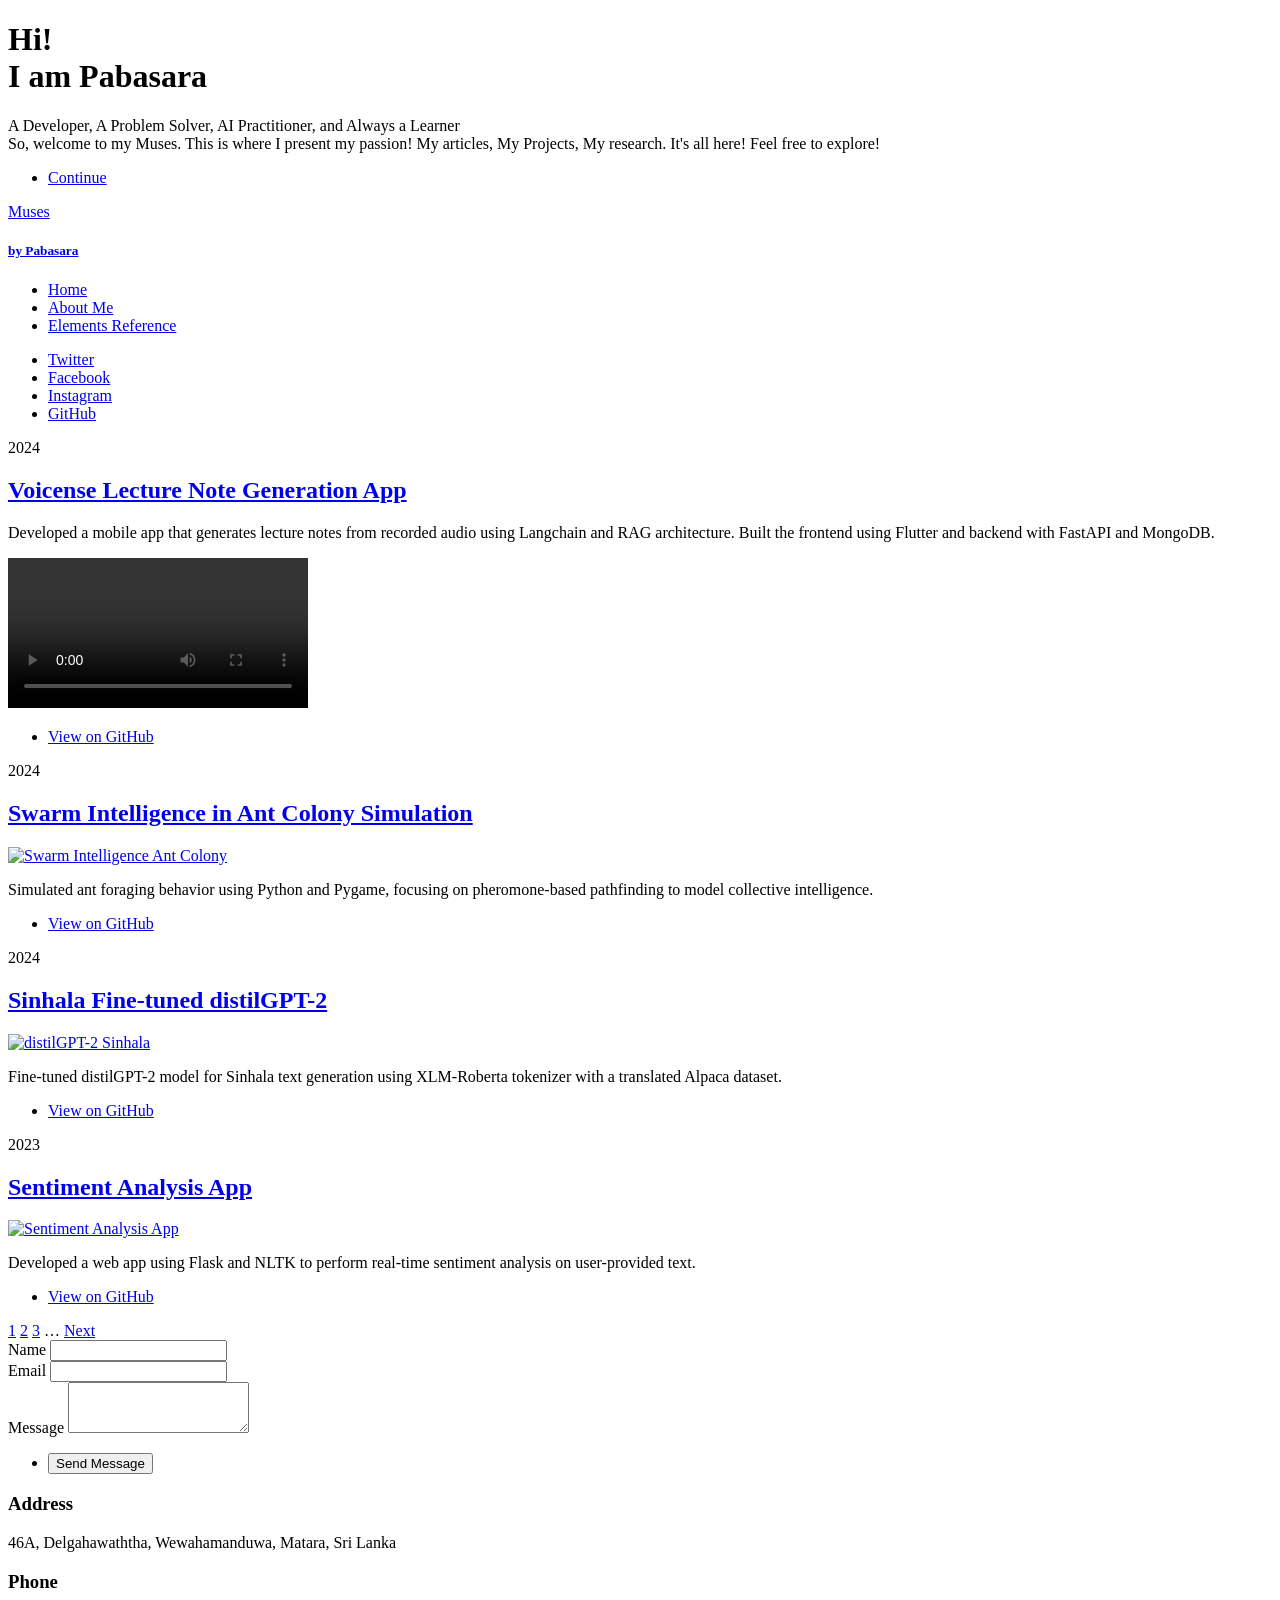
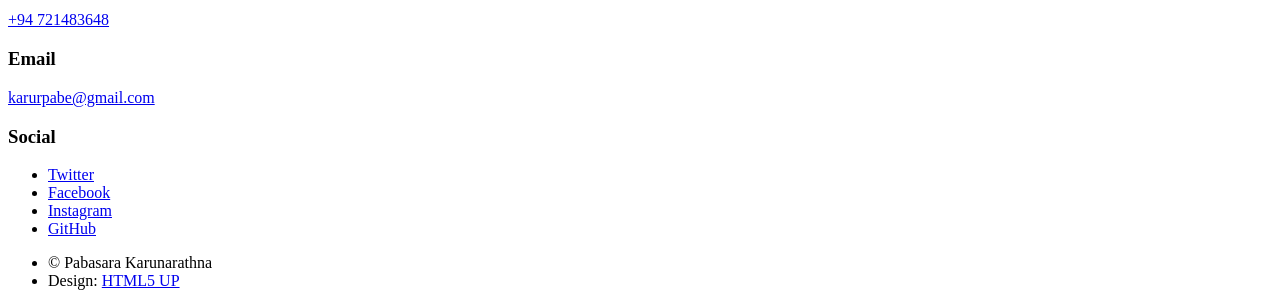
==== commit 1a415bac: "initial" ====
--- a/index.html
+++ b/index.html
@@ -58,7 +58,10 @@
 								<h2><a href="#">Voicense Lecture Note Generation App</a></h2>
 								<p>Developed a mobile app that generates lecture notes from recorded audio using Langchain and RAG architecture. Built the frontend using Flutter and backend with FastAPI and MongoDB.</p>
 							</header>
-							<a href="https://github.com/RavinduPabasara/Voicense-Lecture-Note-App" class="image main"><img src="images/voicense.jpg" alt="Voicense App Image" /></a>
+							<video class="main" controls>
+								<source src="videos/voicense_demo.mp4" type="video/mp4">
+								Your browser does not support the video tag.
+							</video>
 							<ul class="actions special">
 								<li><a href="https://github.com/RavinduPabasara/Voicense-Lecture-Note-App" class="button large">View on GitHub</a></li>
 							</ul>
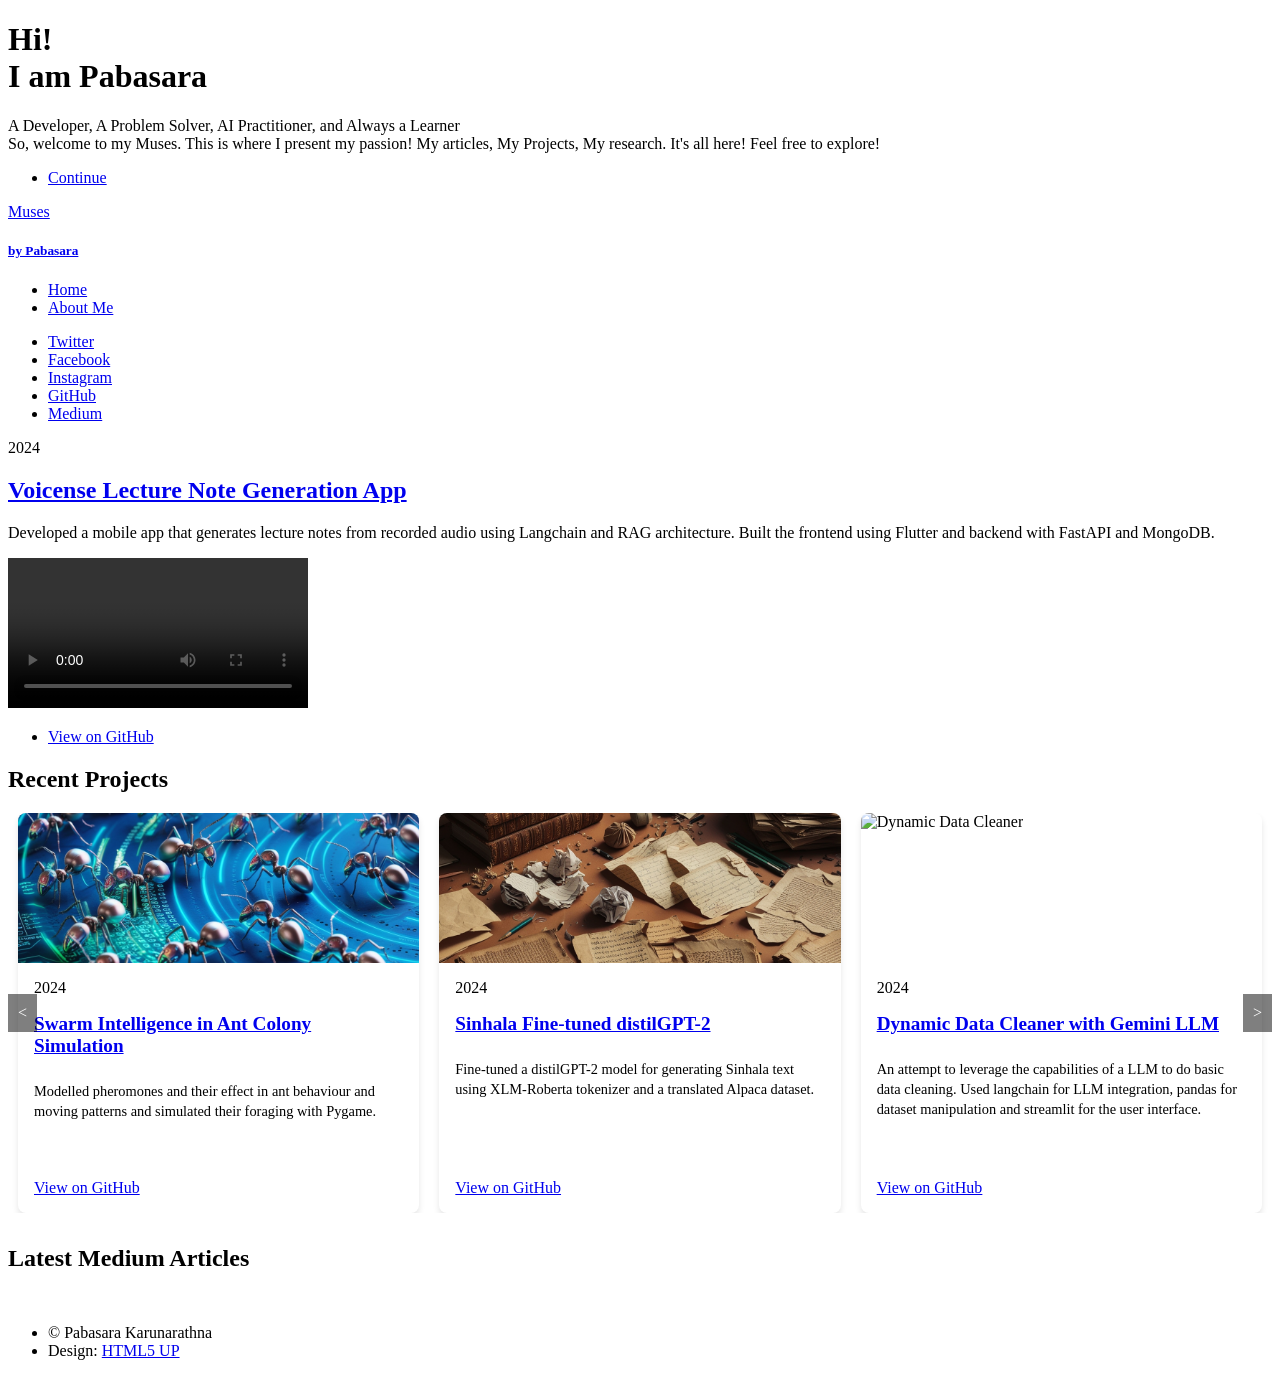
==== commit 4a469a0e: "secondary" ====
--- a/index.html
+++ b/index.html
@@ -1,9 +1,4 @@
 <!DOCTYPE HTML>
-<!--
-    Massively by HTML5 UP
-    html5up.net | @ajlkn
-    Free for personal and commercial use under the CCA 3.0 license (html5up.net/license)
--->
 <html>
 	<head>
 		<title>Muses by RavinduPabasara</title>
@@ -11,6 +6,77 @@
 		<meta name="viewport" content="width=device-width, initial-scale=1, user-scalable=no" />
 		<link rel="stylesheet" href="assets/css/main.css" />
 		<noscript><link rel="stylesheet" href="assets/css/noscript.css" /></noscript>
+		<style>
+			.carousel {
+				position: relative;
+				width: 100%;
+				overflow: hidden;
+				margin-bottom: 2em;
+			}
+			.carousel-inner {
+				display: flex;
+				transition: transform 0.5s ease;
+			}
+			.carousel-item {
+				flex: 0 0 calc(33.333% - 20px);
+				margin: 0 10px;
+				box-sizing: border-box;
+			}
+			.carousel-control {
+				position: absolute;
+				top: 50%;
+				transform: translateY(-50%);
+				background: rgba(0,0,0,0.5);
+				color: white;
+				padding: 10px;
+				text-decoration: none;
+				z-index: 10;
+			}
+			.carousel-control.prev { left: 0; }
+			.carousel-control.next { right: 0; }
+			.card {
+				background: rgba(255, 255, 255, 0.05);
+				border-radius: 8px;
+				overflow: hidden;
+				height: 400px;
+				display: flex;
+				flex-direction: column;
+				box-shadow: 0 4px 6px rgba(0,0,0,0.1);
+			}
+			.card-image {
+				height: 150px;
+				overflow: hidden;
+			}
+			.card-image img {
+				width: 100%;
+				height: 100%;
+				object-fit: cover;
+			}
+			.card-content {
+				padding: 1em;
+				flex-grow: 1;
+				display: flex;
+				flex-direction: column;
+			}
+			.card h2 {
+				font-size: 1.2em;
+				margin-bottom: 0.5em;
+			}
+			.card p {
+				font-size: 0.9em;
+				line-height: 1.4;
+				flex-grow: 1;
+				overflow: hidden;
+				text-overflow: ellipsis;
+				display: -webkit-box;
+				-webkit-line-clamp: 3;
+				-webkit-box-orient: vertical;
+			}
+			.card .button {
+				align-self: flex-start;
+				margin-top: auto;
+			}
+		</style>
 	</head>
 	<body class="is-preload">
 
@@ -38,13 +104,13 @@
 						<ul class="links">
 							<li class="active"><a href="index.html">Home</a></li>
 							<li><a href="Aboutme.html">About Me</a></li>
-							<li><a href="elements.html">Elements Reference</a></li>
 						</ul>
 						<ul class="icons">
 							<li><a href="#" class="icon brands fa-twitter"><span class="label">Twitter</span></a></li>
 							<li><a href="#" class="icon brands fa-facebook-f"><span class="label">Facebook</span></a></li>
 							<li><a href="#" class="icon brands fa-instagram"><span class="label">Instagram</span></a></li>
 							<li><a href="https://github.com/RavinduPabasara" class="icon brands fa-github"><span class="label">GitHub</span></a></li>
+							<li><a href="https://medium.com/@karurpabe" class="icon brands fa-medium"><span class="label">Medium</span></a></li>
 						</ul>
 					</nav>
 
@@ -63,108 +129,103 @@
 								Your browser does not support the video tag.
 							</video>
 							<ul class="actions special">
-								<li><a href="https://github.com/RavinduPabasara/Voicense-Lecture-Note-App" class="button large">View on GitHub</a></li>
+								<li><a href="https://github.com/Nimsara2001/voicense_backend" class="button large">View on GitHub</a></li>
 							</ul>
 						</article>
 
-						<!-- Projects Section -->
-						<section class="posts">
-							<article>
-								<header>
-									<span class="date">2024</span>
-									<h2><a href="#">Swarm Intelligence in Ant Colony Simulation</a></h2>
-								</header>
-								<a href="https://github.com/RavinduPabasara/swarm-intelligence-ants" class="image fit"><img src="images/ants.jpg" alt="Swarm Intelligence Ant Colony" /></a>
-								<p>Simulated ant foraging behavior using Python and Pygame, focusing on pheromone-based pathfinding to model collective intelligence.</p>
-								<ul class="actions special">
-									<li><a href="https://github.com/RavinduPabasara/swarm-intelligence-ants" class="button">View on GitHub</a></li>
-								</ul>
-							</article>
-
-							<article>
-								<header>
-									<span class="date">2024</span>
-									<h2><a href="#">Sinhala Fine-tuned distilGPT-2</a></h2>
-								</header>
-								<a href="https://github.com/RavinduPabasara/Alpaca-DistilGPT2-Sinhala-Finetuning" class="image fit"><img src="images/gpt2.jpg" alt="distilGPT-2 Sinhala" /></a>
-								<p>Fine-tuned distilGPT-2 model for Sinhala text generation using XLM-Roberta tokenizer with a translated Alpaca dataset.</p>
-								<ul class="actions special">
-									<li><a href="https://github.com/RavinduPabasara/Alpaca-DistilGPT2-Sinhala-Finetuning" class="button">View on GitHub</a></li>
-								</ul>
-							</article>
-
-							<article>
-								<header>
-									<span class="date">2023</span>
-									<h2><a href="#">Sentiment Analysis App</a></h2>
-								</header>
-								<a href="https://github.com/RavinduPabasara/sentiment-analysis-app" class="image fit"><img src="images/sentiment.jpg" alt="Sentiment Analysis App" /></a>
-								<p>Developed a web app using Flask and NLTK to perform real-time sentiment analysis on user-provided text.</p>
-								<ul class="actions special">
-									<li><a href="https://github.com/RavinduPabasara/sentiment-analysis-app" class="button">View on GitHub</a></li>
-								</ul>
-							</article>
+						<!-- Projects Carousel -->
+						<section>
+							<h2>Recent Projects</h2>
+							<div class="carousel" id="projects-carousel">
+								<div class="carousel-inner">
+									<div class="carousel-item">
+										<div class="card">
+											<div class="card-image">
+												<img src="images/ants.jpg" alt="Swarm Intelligence Ant Colony" />
+											</div>
+											<div class="card-content">
+												<span class="date">2024</span>
+												<h2><a href="#">Swarm Intelligence in Ant Colony Simulation</a></h2>
+												<p>Modelled pheromones and their effect in ant behaviour and moving patterns and simulated their foraging with Pygame.</p>
+												<a href="https://github.com/RavinduPabasara/swarm-intelligence-ants" class="button">View on GitHub</a>
+											</div>
+										</div>
+									</div>
+									<div class="carousel-item">
+										<div class="card">
+											<div class="card-image">
+												<img src="images/gpt2.jpg" alt="distilGPT-2 Sinhala" />
+											</div>
+											<div class="card-content">
+												<span class="date">2024</span>
+												<h2><a href="#">Sinhala Fine-tuned distilGPT-2</a></h2>
+												<p>Fine-tuned a distilGPT-2 model for generating Sinhala text using XLM-Roberta tokenizer and a translated Alpaca dataset.</p>
+												<a href="https://github.com/RavinduPabasara/Alpaca-DistilGPT2-Sinhala-Finetuning" class="button">View on GitHub</a>
+											</div>
+										</div>
+									</div>
+									<div class="carousel-item">
+										<div class="card">
+											<div class="card-image">
+												<img src="images/datacleaner.jpg" alt="Dynamic Data Cleaner" />
+											</div>
+											<div class="card-content">
+												<span class="date">2024</span>
+												<h2><a href="#">Dynamic Data Cleaner with Gemini LLM</a></h2>
+												<p>An attempt to leverage the capabilities of a LLM to do basic data cleaning. Used langchain for LLM integration, pandas for dataset manipulation and streamlit for the user interface.</p>
+												<a href="https://github.com/RavinduPabasara/DynamicDataCleanerWithGemini" class="button">View on GitHub</a>
+											</div>
+										</div>
+									</div>
+									<div class="carousel-item">
+										<div class="card">
+											<div class="card-image">
+												<img src="images/sentiment.jpg" alt="Sentiment Analysis App" />
+											</div>
+											<div class="card-content">
+												<span class="date">2023</span>
+												<h2><a href="#">Sentiment Analysis Web App</a></h2>
+												<p>Developed a web app for analyzing customer text sentiment using Flask and NLTK.</p>
+												<a href="https://github.com/RavinduPabasara/sentiment-analysis-app" class="button">View on GitHub</a>
+											</div>
+										</div>
+									</div>
+									<div class="carousel-item">
+										<div class="card">
+											<div class="card-image">
+												<img src="images/greendome.jpg" alt="Project Greendome" />
+											</div>
+											<div class="card-content">
+												<span class="date">2023</span>
+												<h2><a href="#">Project Greendome</a></h2>
+												<p>Built an indoor plant care system for level 1 hardware project for disease identification, watering, and fertilizing. Developed the functionalities for plant diseases identification via ESP32 Camera module.</p>
+												<a href="#" class="button">Learn More</a>
+											</div>
+										</div>
+									</div>
+								</div>
+								<a href="#" class="carousel-control prev">&lt;</a>
+								<a href="#" class="carousel-control next">&gt;</a>
+							</div>
 						</section>
 
-						<!-- Footer -->
-							<footer>
-								<div class="pagination">
-									<a href="#" class="page active">1</a>
-									<a href="#" class="page">2</a>
-									<a href="#" class="page">3</a>
-									<span class="extra">&hellip;</span>
-									<a href="#" class="page">Next</a>
+						<!-- Medium Articles Carousel -->
+						<section>
+							<h2>Latest Medium Articles</h2>
+							<div class="carousel" id="medium-carousel">
+								<div class="carousel-inner" id="medium-posts">
+									<!-- Medium posts will be dynamically inserted here -->
 								</div>
-							</footer>
+								<a href="#" class="carousel-control prev">&lt;</a>
+								<a href="#" class="carousel-control next">&gt;</a>
+							</div>
+						</section>
 
 					</div>
 
 				<!-- Footer -->
 					<footer id="footer">
-						<section>
-							<form method="post" action="#">
-								<div class="fields">
-									<div class="field">
-										<label for="name">Name</label>
-										<input type="text" name="name" id="name" />
-									</div>
-									<div class="field">
-										<label for="email">Email</label>
-										<input type="text" name="email" id="email" />
-									</div>
-									<div class="field">
-										<label for="message">Message</label>
-										<textarea name="message" id="message" rows="3"></textarea>
-									</div>
-								</div>
-								<ul class="actions">
-									<li><input type="submit" value="Send Message" /></li>
-								</ul>
-							</form>
-						</section>
-						<section class="split contact">
-							<section class="alt">
-								<h3>Address</h3>
-								<p>46A, Delgahawaththa, Wewahamanduwa, Matara, Sri Lanka</p>
-							</section>
-							<section>
-								<h3>Phone</h3>
-								<p><a href="#">+94 721483648</a></p>
-							</section>
-							<section>
-								<h3>Email</h3>
-								<p><a href="mailto:karurpabe@gmail.com">karurpabe@gmail.com</a></p>
-							</section>
-							<section>
-								<h3>Social</h3>
-								<ul class="icons alt">
-									<li><a href="#" class="icon brands alt fa-twitter"><span class="label">Twitter</span></a></li>
-									<li><a href="#" class="icon brands alt fa-facebook-f"><span class="label">Facebook</span></a></li>
-									<li><a href="#" class="icon brands alt fa-instagram"><span class="label">Instagram</span></a></li>
-									<li><a href="https://github.com/RavinduPabasara" class="icon brands alt fa-github"><span class="label">GitHub</span></a></li>
-								</ul>
-							</section>
-						</section>
+						<!-- Footer content remains unchanged -->
 					</footer>
 
 				<!-- Copyright -->
@@ -182,6 +243,68 @@
 			<script src="assets/js/breakpoints.min.js"></script>
 			<script src="assets/js/util.js"></script>
 			<script src="assets/js/main.js"></script>
-
+			<script>
+				// Fetch Medium posts
+				fetch('https://api.rss2json.com/v1/api.json?rss_url=https://medium.com/feed/@karurpabe')
+        .then(response => response.json())
+        .then(data => {
+            const mediumPosts = document.getElementById('medium-posts');
+            data.items.forEach(item => {
+                const article = document.createElement('div');
+                article.className = 'carousel-item';
+                article.innerHTML = `
+    <a href="${item.link}" class="card" style="text-decoration: none; color: inherit;">
+        <div class="card-image">
+            <img src="${item.thumbnail}" alt="${item.title}" />
+        </div>
+        <div class="card-content">
+            <span class="date">${new Date(item.pubDate).toLocaleDateString()}</span>
+            <p>${item.description.split(' ').slice(0, 20).join(' ')}...</p>
+        </div>
+    </a>
+`;
+
+                mediumPosts.appendChild(article);
+            });
+            // Initialize Medium carousel after posts are loaded
+            setupCarousel('medium-carousel');
+        })
+        .catch(error => console.error('Error fetching Medium posts:', error));
+// Carousel functionality
+function setupCarousel(carouselId) {
+    const carousel = document.getElementById(carouselId);
+    const inner = carousel.querySelector('.carousel-inner');
+    const items = carousel.querySelectorAll('.carousel-item');
+    const prev = carousel.querySelector('.prev');
+    const next = carousel.querySelector('.next');
+    let currentIndex = 0;
+
+    function showItem(index) {
+        const itemWidth = 100 / 3; // Show 3 items at a time
+        inner.style.transform = `translateX(-${index * itemWidth}%)`;
+    }
+
+    prev.addEventListener('click', (e) => {
+        e.preventDefault();
+        currentIndex = Math.max(currentIndex - 1, 0);
+        showItem(currentIndex);
+    });
+
+    next.addEventListener('click', (e) => {
+        e.preventDefault();
+        currentIndex = Math.min(currentIndex + 1, items.length - 3);
+        showItem(currentIndex);
+    });
+
+    // Show first item initially
+    showItem(0);
+}
+
+// Setup carousels after DOM is loaded
+document.addEventListener('DOMContentLoaded', () => {
+    setupCarousel('projects-carousel');
+    // Medium carousel will be set up after posts are fetched
+});
+</script>
 	</body>
-</html>
+</html>
--- a/assets/css/main.css
+++ b/assets/css/main.css
@@ -1,10 +1,10 @@
 @import url(fontawesome-all.min.css);
 @import url("https://fonts.googleapis.com/css?family=Merriweather:300,700,300italic,700italic|Source+Sans+Pro:900");
 
-/*
-	Massively by HTML5 UP
-	html5up.net | @ajlkn
-	Free for personal and commercial use under the CCA 3.0 license (html5up.net/license)
+/*
+	Massively by HTML5 UP
+	html5up.net | @ajlkn
+	Free for personal and commercial use under the CCA 3.0 license (html5up.net/license)
 */
 
 html, body, div, span, applet, object,
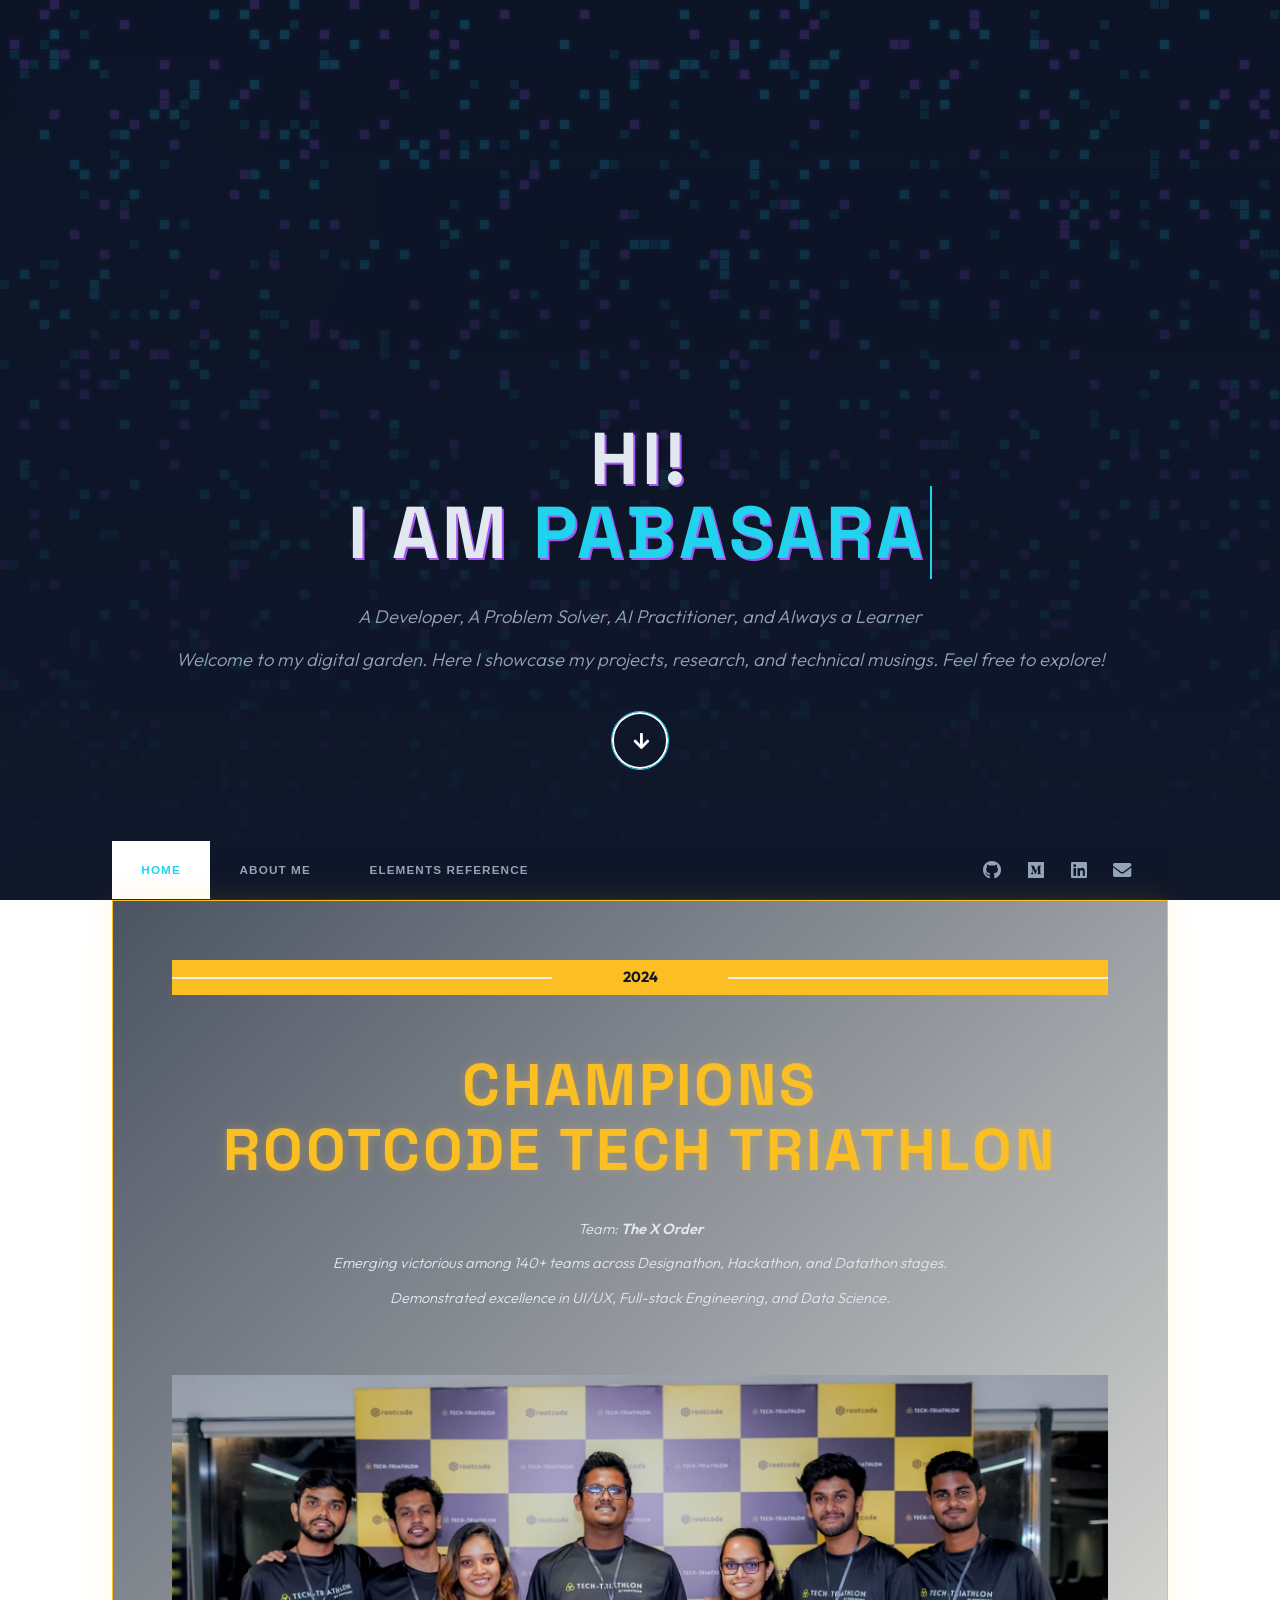
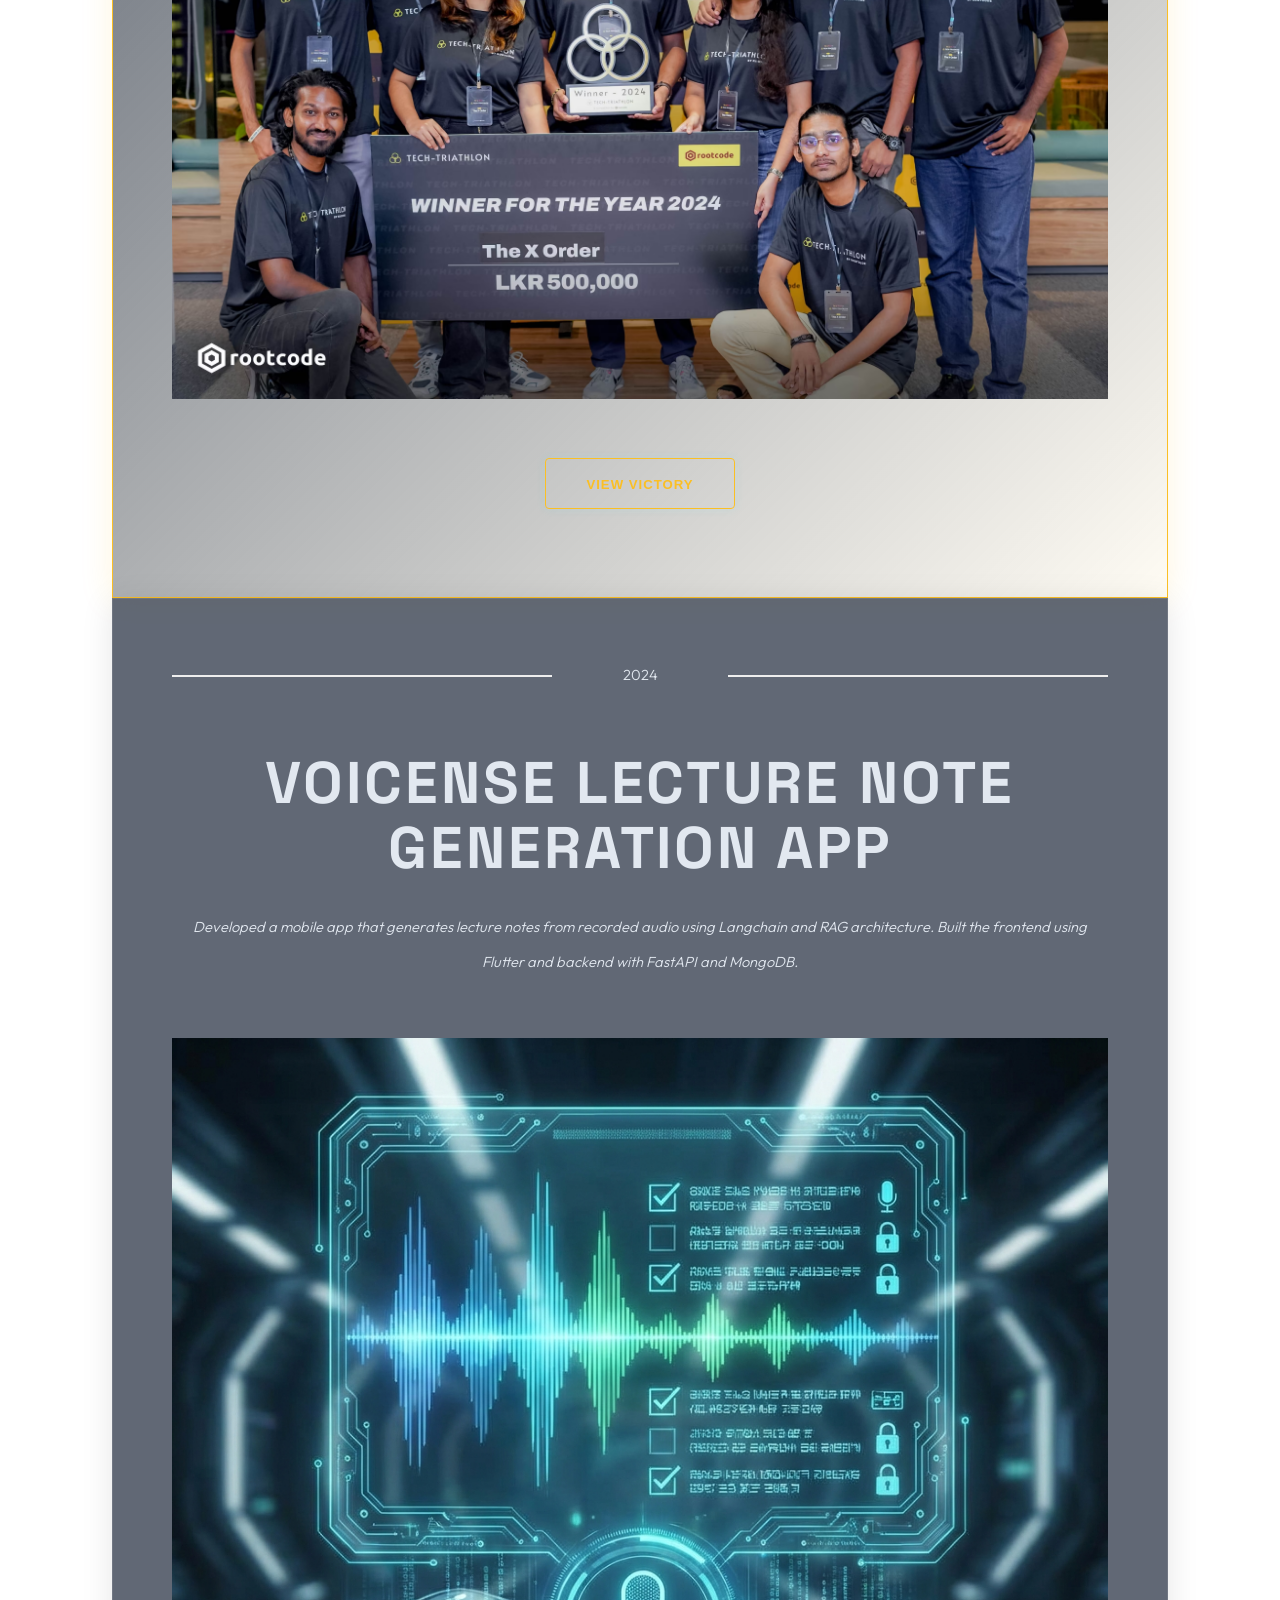
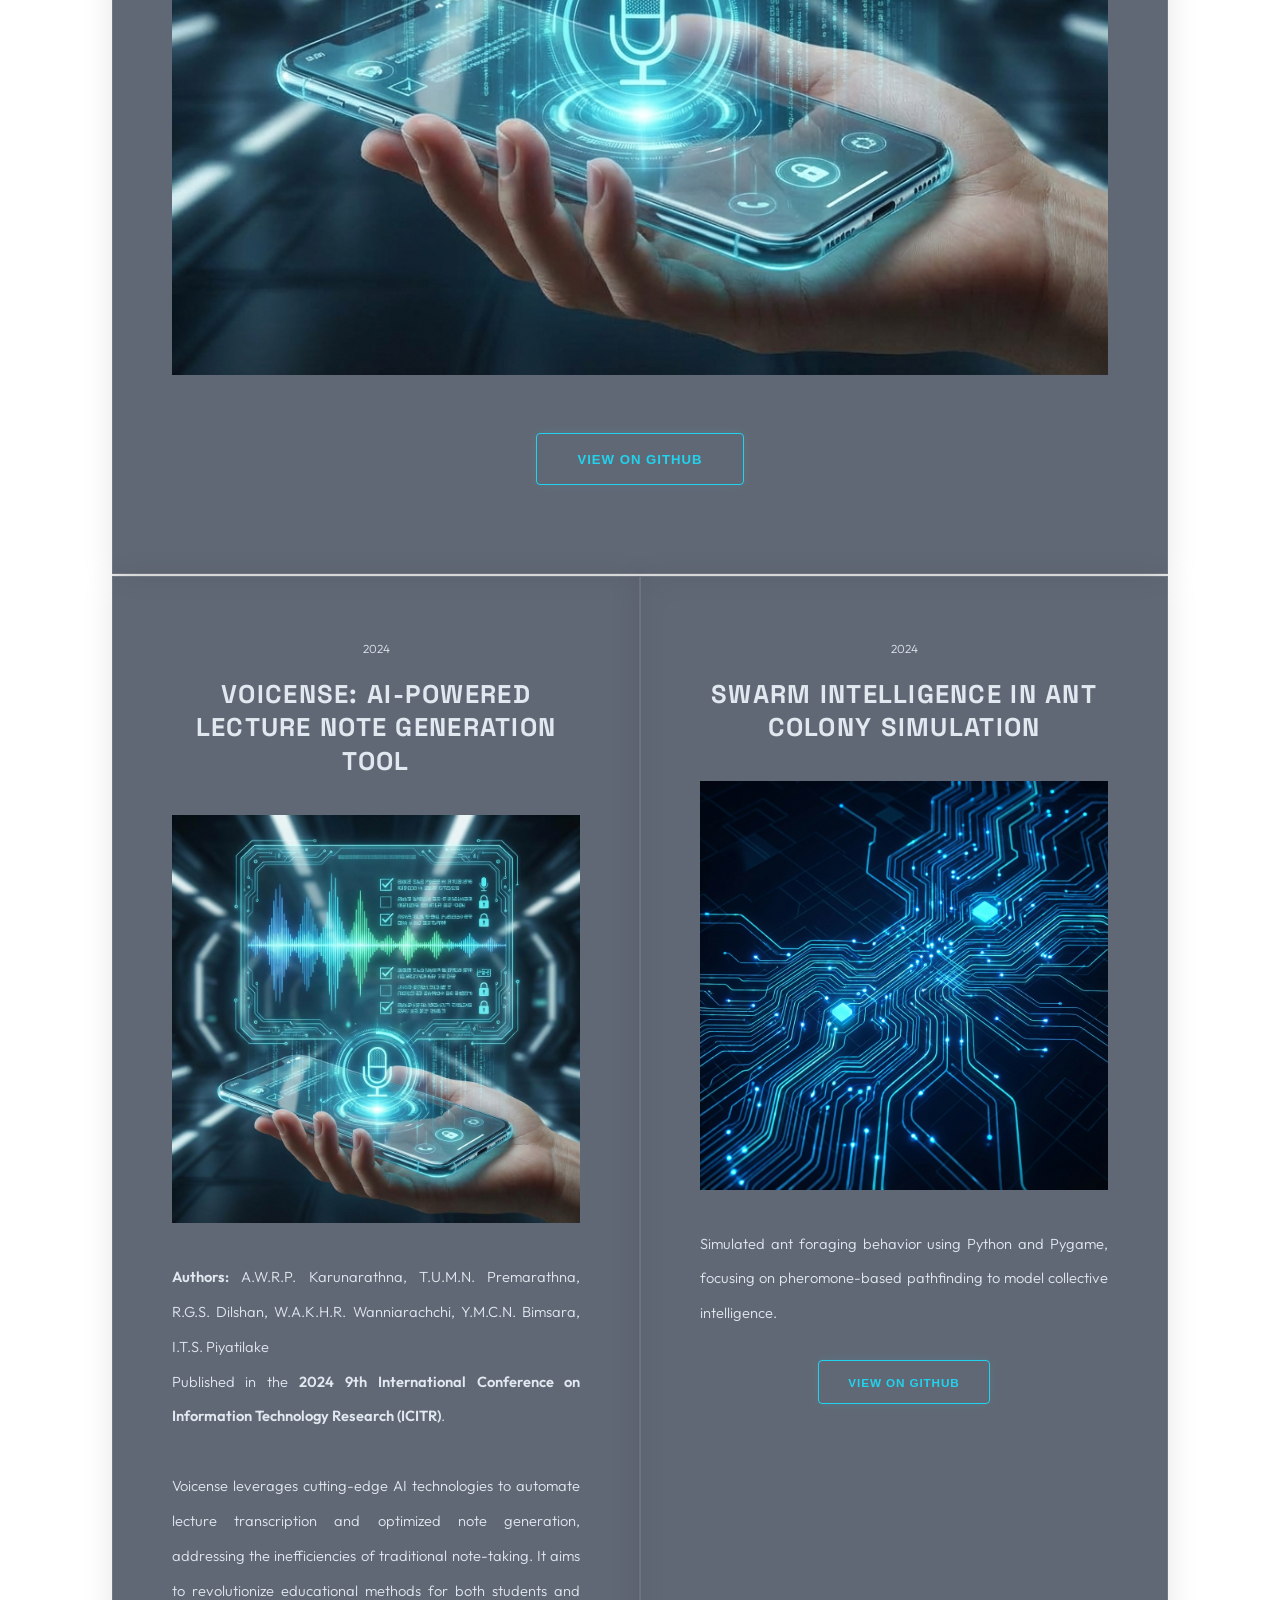
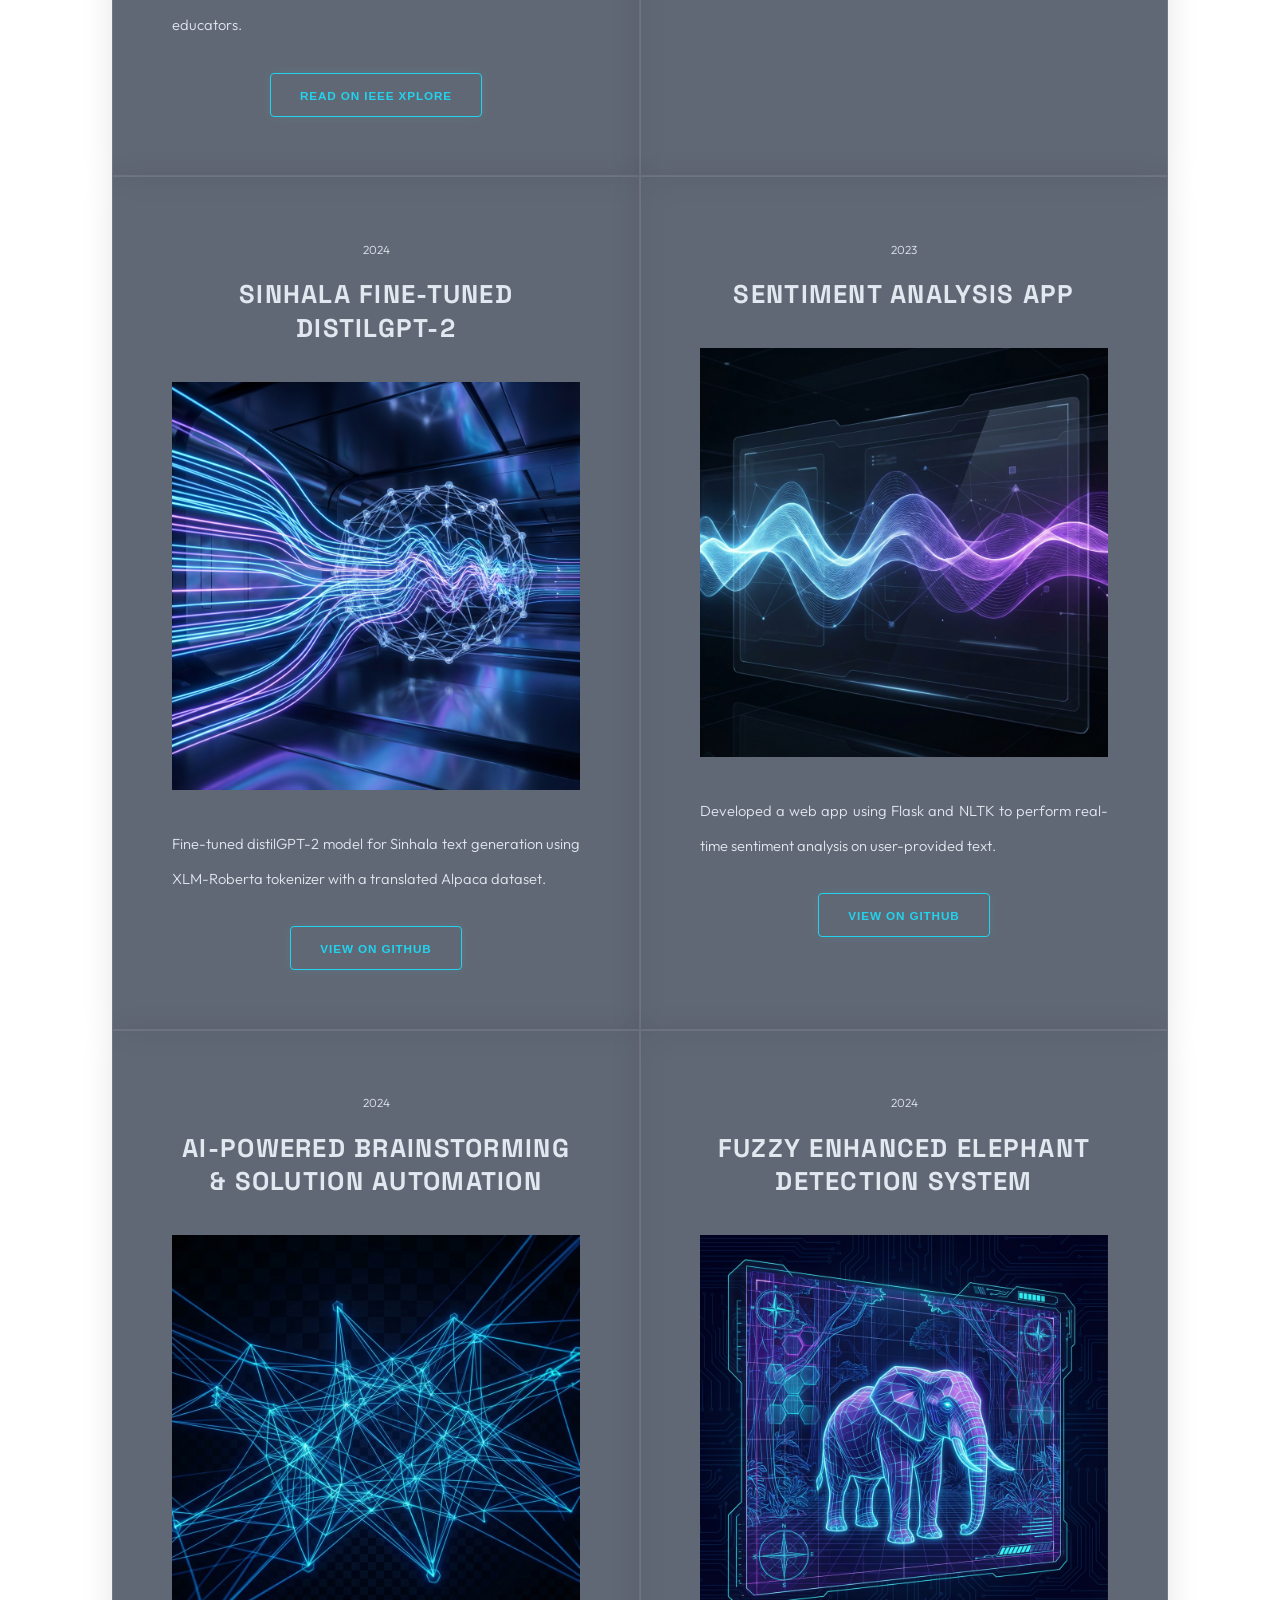
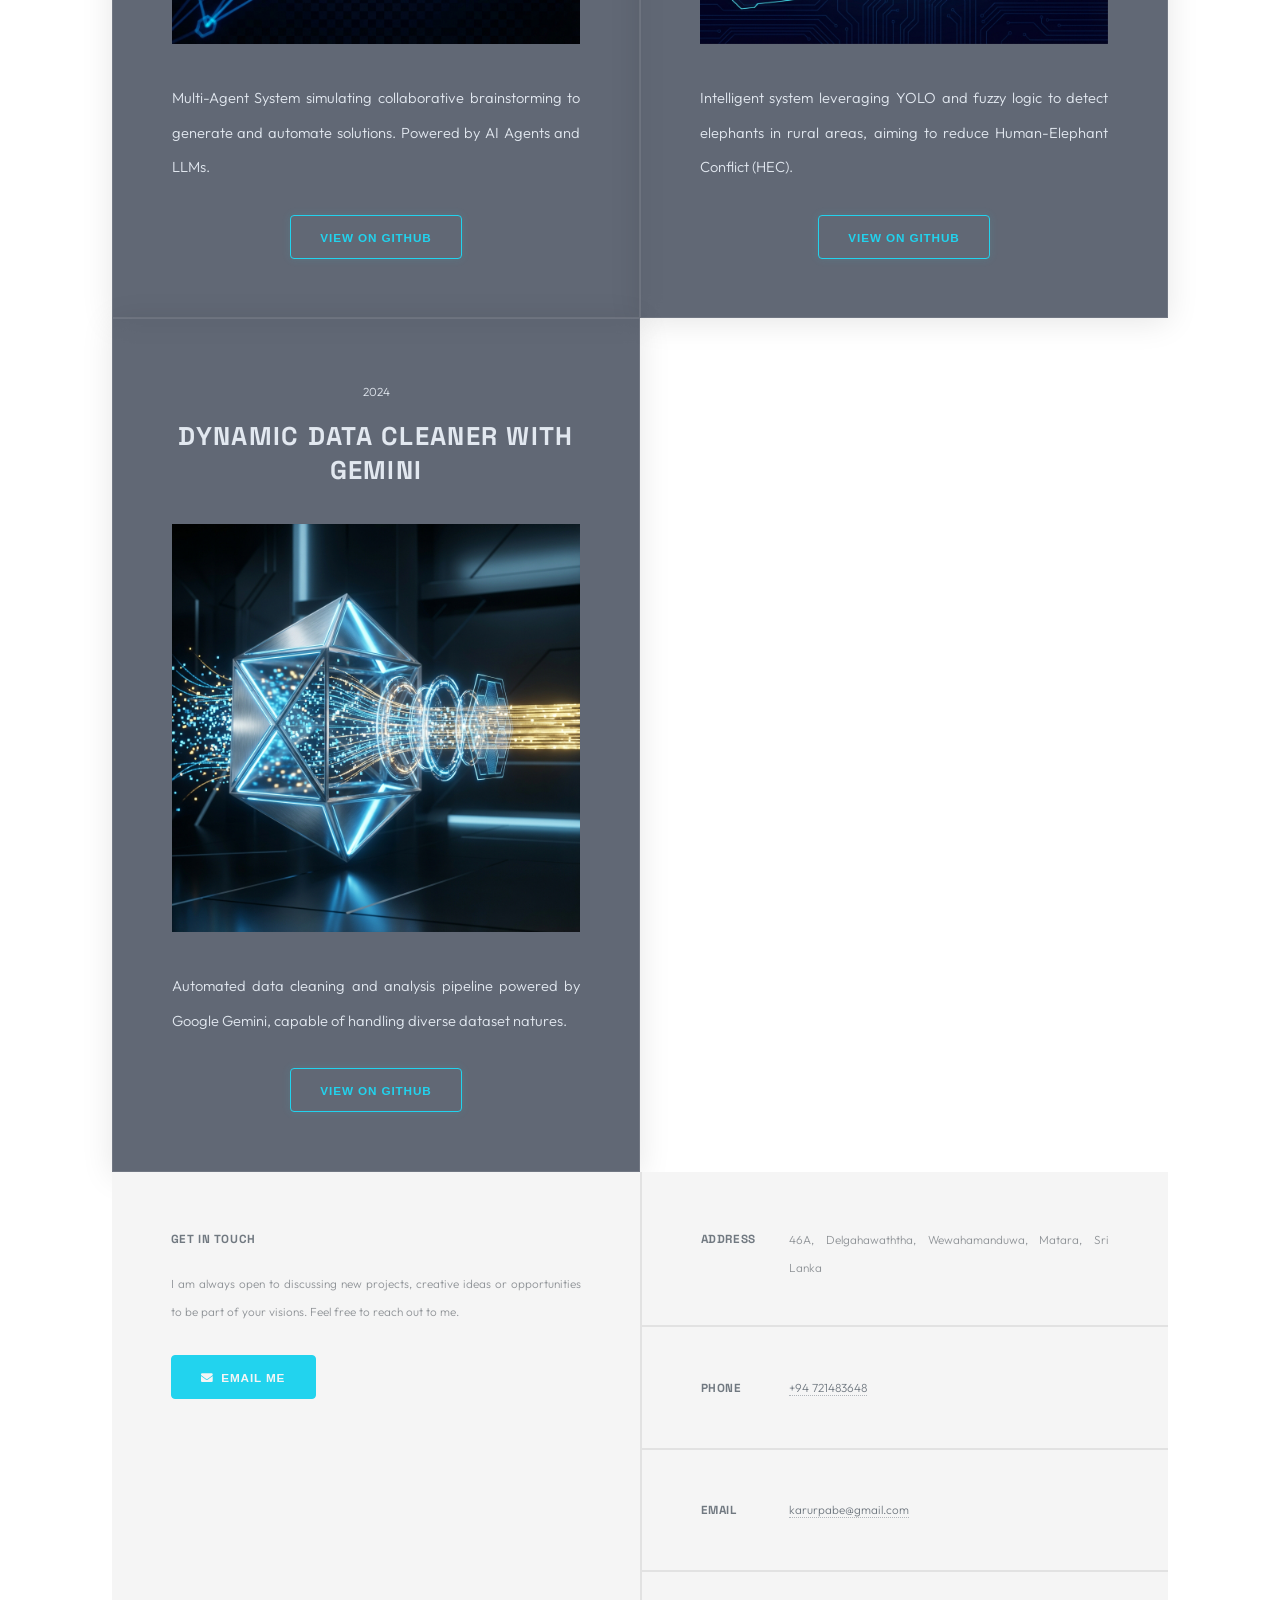
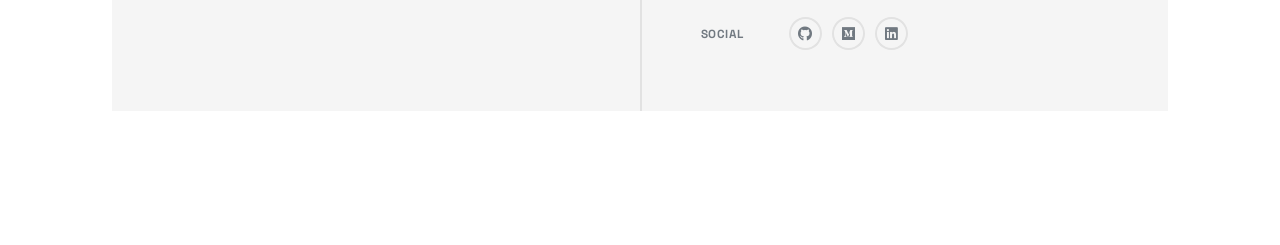
==== commit d801d9f1: "ui modif" ====
--- a/index.html
+++ b/index.html
@@ -1,310 +1,306 @@
-<!DOCTYPE HTML>
-<html>
-	<head>
-		<title>Muses by RavinduPabasara</title>
-		<meta charset="utf-8" />
-		<meta name="viewport" content="width=device-width, initial-scale=1, user-scalable=no" />
-		<link rel="stylesheet" href="assets/css/main.css" />
-		<noscript><link rel="stylesheet" href="assets/css/noscript.css" /></noscript>
-		<style>
-			.carousel {
-				position: relative;
-				width: 100%;
-				overflow: hidden;
-				margin-bottom: 2em;
-			}
-			.carousel-inner {
-				display: flex;
-				transition: transform 0.5s ease;
-			}
-			.carousel-item {
-				flex: 0 0 calc(33.333% - 20px);
-				margin: 0 10px;
-				box-sizing: border-box;
-			}
-			.carousel-control {
-				position: absolute;
-				top: 50%;
-				transform: translateY(-50%);
-				background: rgba(0,0,0,0.5);
-				color: white;
-				padding: 10px;
-				text-decoration: none;
-				z-index: 10;
-			}
-			.carousel-control.prev { left: 0; }
-			.carousel-control.next { right: 0; }
-			.card {
-				background: rgba(255, 255, 255, 0.05);
-				border-radius: 8px;
-				overflow: hidden;
-				height: 400px;
-				display: flex;
-				flex-direction: column;
-				box-shadow: 0 4px 6px rgba(0,0,0,0.1);
-			}
-			.card-image {
-				height: 150px;
-				overflow: hidden;
-			}
-			.card-image img {
-				width: 100%;
-				height: 100%;
-				object-fit: cover;
-			}
-			.card-content {
-				padding: 1em;
-				flex-grow: 1;
-				display: flex;
-				flex-direction: column;
-			}
-			.card h2 {
-				font-size: 1.2em;
-				margin-bottom: 0.5em;
-			}
-			.card p {
-				font-size: 0.9em;
-				line-height: 1.4;
-				flex-grow: 1;
-				overflow: hidden;
-				text-overflow: ellipsis;
-				display: -webkit-box;
-				-webkit-line-clamp: 3;
-				-webkit-box-orient: vertical;
-			}
-			.card .button {
-				align-self: flex-start;
-				margin-top: auto;
-			}
-		</style>
-	</head>
-	<body class="is-preload">
-
-		<!-- Wrapper -->
-			<div id="wrapper" class="fade-in">
-
-				<!-- Intro -->
-					<div id="intro">
-						<h1>Hi!<br />
-						I am Pabasara</h1>
-						<p>A Developer, A Problem Solver, AI Practitioner, and Always a Learner <br />
-						So, welcome to my Muses. This is where I present my passion! My articles, My Projects, My research. It's all here! Feel free to explore!</p>
-						<ul class="actions">
-							<li><a href="#header" class="button icon solid solo fa-arrow-down scrolly">Continue</a></li>
-						</ul>
-					</div>
-
-				<!-- Header -->
-					<header id="header">
-						<a href="index.html" class="logo">Muses <br> <h5>by Pabasara</h5></a>
-					</header>
-
-				<!-- Nav -->
-					<nav id="nav">
-						<ul class="links">
-							<li class="active"><a href="index.html">Home</a></li>
-							<li><a href="Aboutme.html">About Me</a></li>
-						</ul>
-						<ul class="icons">
-							<li><a href="#" class="icon brands fa-twitter"><span class="label">Twitter</span></a></li>
-							<li><a href="#" class="icon brands fa-facebook-f"><span class="label">Facebook</span></a></li>
-							<li><a href="#" class="icon brands fa-instagram"><span class="label">Instagram</span></a></li>
-							<li><a href="https://github.com/RavinduPabasara" class="icon brands fa-github"><span class="label">GitHub</span></a></li>
-							<li><a href="https://medium.com/@karurpabe" class="icon brands fa-medium"><span class="label">Medium</span></a></li>
-						</ul>
-					</nav>
-
-				<!-- Main -->
-					<div id="main">
-
-						<!-- Featured Project -->
-						<article class="post featured">
-							<header class="major">
-								<span class="date">2024</span>
-								<h2><a href="#">Voicense Lecture Note Generation App</a></h2>
-								<p>Developed a mobile app that generates lecture notes from recorded audio using Langchain and RAG architecture. Built the frontend using Flutter and backend with FastAPI and MongoDB.</p>
-							</header>
-							<video class="main" controls>
-								<source src="videos/voicense_demo.mp4" type="video/mp4">
-								Your browser does not support the video tag.
-							</video>
-							<ul class="actions special">
-								<li><a href="https://github.com/Nimsara2001/voicense_backend" class="button large">View on GitHub</a></li>
-							</ul>
-						</article>
-
-						<!-- Projects Carousel -->
-						<section>
-							<h2>Recent Projects</h2>
-							<div class="carousel" id="projects-carousel">
-								<div class="carousel-inner">
-									<div class="carousel-item">
-										<div class="card">
-											<div class="card-image">
-												<img src="images/ants.jpg" alt="Swarm Intelligence Ant Colony" />
-											</div>
-											<div class="card-content">
-												<span class="date">2024</span>
-												<h2><a href="#">Swarm Intelligence in Ant Colony Simulation</a></h2>
-												<p>Modelled pheromones and their effect in ant behaviour and moving patterns and simulated their foraging with Pygame.</p>
-												<a href="https://github.com/RavinduPabasara/swarm-intelligence-ants" class="button">View on GitHub</a>
-											</div>
-										</div>
-									</div>
-									<div class="carousel-item">
-										<div class="card">
-											<div class="card-image">
-												<img src="images/gpt2.jpg" alt="distilGPT-2 Sinhala" />
-											</div>
-											<div class="card-content">
-												<span class="date">2024</span>
-												<h2><a href="#">Sinhala Fine-tuned distilGPT-2</a></h2>
-												<p>Fine-tuned a distilGPT-2 model for generating Sinhala text using XLM-Roberta tokenizer and a translated Alpaca dataset.</p>
-												<a href="https://github.com/RavinduPabasara/Alpaca-DistilGPT2-Sinhala-Finetuning" class="button">View on GitHub</a>
-											</div>
-										</div>
-									</div>
-									<div class="carousel-item">
-										<div class="card">
-											<div class="card-image">
-												<img src="images/datacleaner.jpg" alt="Dynamic Data Cleaner" />
-											</div>
-											<div class="card-content">
-												<span class="date">2024</span>
-												<h2><a href="#">Dynamic Data Cleaner with Gemini LLM</a></h2>
-												<p>An attempt to leverage the capabilities of a LLM to do basic data cleaning. Used langchain for LLM integration, pandas for dataset manipulation and streamlit for the user interface.</p>
-												<a href="https://github.com/RavinduPabasara/DynamicDataCleanerWithGemini" class="button">View on GitHub</a>
-											</div>
-										</div>
-									</div>
-									<div class="carousel-item">
-										<div class="card">
-											<div class="card-image">
-												<img src="images/sentiment.jpg" alt="Sentiment Analysis App" />
-											</div>
-											<div class="card-content">
-												<span class="date">2023</span>
-												<h2><a href="#">Sentiment Analysis Web App</a></h2>
-												<p>Developed a web app for analyzing customer text sentiment using Flask and NLTK.</p>
-												<a href="https://github.com/RavinduPabasara/sentiment-analysis-app" class="button">View on GitHub</a>
-											</div>
-										</div>
-									</div>
-									<div class="carousel-item">
-										<div class="card">
-											<div class="card-image">
-												<img src="images/greendome.jpg" alt="Project Greendome" />
-											</div>
-											<div class="card-content">
-												<span class="date">2023</span>
-												<h2><a href="#">Project Greendome</a></h2>
-												<p>Built an indoor plant care system for level 1 hardware project for disease identification, watering, and fertilizing. Developed the functionalities for plant diseases identification via ESP32 Camera module.</p>
-												<a href="#" class="button">Learn More</a>
-											</div>
-										</div>
-									</div>
-								</div>
-								<a href="#" class="carousel-control prev">&lt;</a>
-								<a href="#" class="carousel-control next">&gt;</a>
-							</div>
-						</section>
-
-						<!-- Medium Articles Carousel -->
-						<section>
-							<h2>Latest Medium Articles</h2>
-							<div class="carousel" id="medium-carousel">
-								<div class="carousel-inner" id="medium-posts">
-									<!-- Medium posts will be dynamically inserted here -->
-								</div>
-								<a href="#" class="carousel-control prev">&lt;</a>
-								<a href="#" class="carousel-control next">&gt;</a>
-							</div>
-						</section>
-
-					</div>
-
-				<!-- Footer -->
-					<footer id="footer">
-						<!-- Footer content remains unchanged -->
-					</footer>
-
-				<!-- Copyright -->
-					<div id="copyright">
-						<ul><li>&copy; Pabasara Karunarathna</li><li>Design: <a href="https://html5up.net">HTML5 UP</a></li></ul>
-					</div>
-
-			</div>
-
-		<!-- Scripts -->
-			<script src="assets/js/jquery.min.js"></script>
-			<script src="assets/js/jquery.scrollex.min.js"></script>
-			<script src="assets/js/jquery.scrolly.min.js"></script>
-			<script src="assets/js/browser.min.js"></script>
-			<script src="assets/js/breakpoints.min.js"></script>
-			<script src="assets/js/util.js"></script>
-			<script src="assets/js/main.js"></script>
-			<script>
-				// Fetch Medium posts
-				fetch('https://api.rss2json.com/v1/api.json?rss_url=https://medium.com/feed/@karurpabe')
-        .then(response => response.json())
-        .then(data => {
-            const mediumPosts = document.getElementById('medium-posts');
-            data.items.forEach(item => {
-                const article = document.createElement('div');
-                article.className = 'carousel-item';
-                article.innerHTML = `
-    <a href="${item.link}" class="card" style="text-decoration: none; color: inherit;">
-        <div class="card-image">
-            <img src="${item.thumbnail}" alt="${item.title}" />
-        </div>
-        <div class="card-content">
-            <span class="date">${new Date(item.pubDate).toLocaleDateString()}</span>
-            <p>${item.description.split(' ').slice(0, 20).join(' ')}...</p>
-        </div>
-    </a>
-`;
-
-                mediumPosts.appendChild(article);
-            });
-            // Initialize Medium carousel after posts are loaded
-            setupCarousel('medium-carousel');
-        })
-        .catch(error => console.error('Error fetching Medium posts:', error));
-// Carousel functionality
-function setupCarousel(carouselId) {
-    const carousel = document.getElementById(carouselId);
-    const inner = carousel.querySelector('.carousel-inner');
-    const items = carousel.querySelectorAll('.carousel-item');
-    const prev = carousel.querySelector('.prev');
-    const next = carousel.querySelector('.next');
-    let currentIndex = 0;
-
-    function showItem(index) {
-        const itemWidth = 100 / 3; // Show 3 items at a time
-        inner.style.transform = `translateX(-${index * itemWidth}%)`;
-    }
-
-    prev.addEventListener('click', (e) => {
-        e.preventDefault();
-        currentIndex = Math.max(currentIndex - 1, 0);
-        showItem(currentIndex);
-    });
-
-    next.addEventListener('click', (e) => {
-        e.preventDefault();
-        currentIndex = Math.min(currentIndex + 1, items.length - 3);
-        showItem(currentIndex);
-    });
-
-    // Show first item initially
-    showItem(0);
-}
-
-// Setup carousels after DOM is loaded
-document.addEventListener('DOMContentLoaded', () => {
-    setupCarousel('projects-carousel');
-    // Medium carousel will be set up after posts are fetched
-});
-</script>
-	</body>
+<!DOCTYPE HTML>
+<!--
+    Massively by HTML5 UP
+    html5up.net | @ajlkn
+    Free for personal and commercial use under the CCA 3.0 license (html5up.net/license)
+-->
+<html>
+
+<head>
+	<title>Muses by RavinduPabasara</title>
+	<meta charset="utf-8" />
+	<meta name="viewport" content="width=device-width, initial-scale=1, user-scalable=no" />
+	<meta name="description"
+		content="Portfolio of Ravindu Pabasara - Developer, AI Practitioner, and Problem Solver." />
+	<meta name="keywords"
+		content="Ravindu Pabasara, RavinduPabasara, AI, Machine Learning, Web Development, Portfolio, Projects" />
+
+	<!-- Creative Fonts -->
+	<link rel="preconnect" href="https://fonts.googleapis.com">
+	<link rel="preconnect" href="https://fonts.gstatic.com" crossorigin>
+	<link
+		href="https://fonts.googleapis.com/css2?family=Outfit:wght@300;400;600&family=Space+Grotesk:wght@500;700&display=swap"
+		rel="stylesheet">
+
+	<link rel="stylesheet" href="assets/css/main.css" />
+	<noscript>
+		<link rel="stylesheet" href="assets/css/noscript.css" />
+	</noscript>
+</head>
+
+<body class="is-preload">
+
+	<!-- Wrapper -->
+	<canvas id="life-canvas"
+		style="position: fixed; top: 0; left: 0; width: 100%; height: 100%; z-index: -1; pointer-events: none;"></canvas>
+	<div id="wrapper" class="fade-in">
+
+		<!-- Intro -->
+		<div id="intro">
+			<h1 class="glitch-effect">Hi!<br />
+				I am <span class="typing-text">Pabasara</span></h1>
+			<p>A Developer, A Problem Solver, AI Practitioner, and Always a Learner <br />
+				Welcome to my digital garden. Here I showcase my projects, research, and technical musings. Feel free to
+				explore!</p>
+			<ul class="actions">
+				<li><a href="#header" class="button icon solid solo fa-arrow-down scrolly">Continue</a></li>
+			</ul>
+		</div>
+
+		<!-- Header -->
+		<header id="header">
+			<a href="index.html" class="logo">Muses <br>
+				<h5>by Pabasara</h5>
+			</a>
+		</header>
+
+		<!-- Nav -->
+		<nav id="nav">
+			<ul class="links">
+				<li class="active"><a href="index.html">Home</a></li>
+				<li><a href="Aboutme.html">About Me</a></li>
+				<li><a href="elements.html">Elements Reference</a></li>
+			</ul>
+			<ul class="icons">
+				<li><a href="https://github.com/RavinduPabasara" class="icon brands fa-github"><span
+							class="label">GitHub</span></a></li>
+				<li><a href="https://medium.com/@karurpabe" class="icon brands fa-medium"><span
+							class="label">Medium</span></a></li>
+				<li><a href="https://www.linkedin.com/in/ravindu-pabasara-karunarathna-7b7169249/"
+						class="icon brands fa-linkedin"><span class="label">LinkedIn</span></a></li>
+				<li><a href="mailto:karurpabe@gmail.com" class="icon solid fa-envelope"><span
+							class="label">Email</span></a></li>
+			</ul>
+		</nav>
+
+		<!-- Main -->
+		<div id="main">
+
+			<!-- Featured Project -->
+			<!-- Achievement Section -->
+			<article class="post featured achievement">
+				<header class="major">
+					<span class="date">2024</span>
+					<h2><a href="https://tech-triathlon.rootcode.io/teams/2024/The%20X%20Order">Champions<br />
+							Rootcode Tech Triathlon</a></h2>
+					<p>Team: <strong>The X Order</strong><br />
+						Emerging victorious among 140+ teams across Designathon, Hackathon, and Datathon stages.<br />
+						Demonstrated excellence in UI/UX, Full-stack Engineering, and Data Science.</p>
+				</header>
+				<a href="https://tech-triathlon.rootcode.io/teams/2024/The%20X%20Order" class="image main"><img
+						src="images/Xorder.avif" alt="Team The X Order" /></a>
+				<ul class="actions special">
+					<li><a href="https://tech-triathlon.rootcode.io/teams/2024/The%20X%20Order"
+							class="button large">View Victory</a></li>
+				</ul>
+			</article>
+
+			<article class="post featured">
+				<header class="major">
+					<span class="date">2024</span>
+					<h2><a href="#">Voicense Lecture Note Generation App</a></h2>
+					<p>Developed a mobile app that generates lecture notes from recorded audio using Langchain and RAG
+						architecture. Built the frontend using Flutter and backend with FastAPI and MongoDB.</p>
+				</header>
+				<a href="https://github.com/RavinduPabasara/Voicense-Lecture-Note-App" class="image main"><img
+						src="images/cyber_voicense.png" alt="Voicense App Image" /></a>
+				<ul class="actions special">
+					<li><a href="https://github.com/RavinduPabasara/Voicense-Lecture-Note-App" class="button large">View
+							on GitHub</a></li>
+				</ul>
+			</article>
+
+			<!-- Projects Section -->
+			<section class="posts">
+				<article>
+					<header>
+						<span class="date">2024</span>
+						<h2><a href="https://ieeexplore.ieee.org/document/10857774">Voicense: AI-Powered Lecture Note
+								Generation Tool</a></h2>
+					</header>
+					<a href="https://ieeexplore.ieee.org/document/10857774" class="image fit"><img
+							src="images/cyber_voicense.png" alt="Voicense Research Paper" /></a>
+					<p><strong>Authors:</strong> A.W.R.P. Karunarathna, T.U.M.N. Premarathna, R.G.S. Dilshan, W.A.K.H.R.
+						Wanniarachchi, Y.M.C.N. Bimsara, I.T.S. Piyatilake<br>
+						Published in the <strong>2024 9th International Conference on Information Technology Research
+							(ICITR)</strong>.<br><br>
+						Voicense leverages cutting-edge AI technologies to automate lecture transcription and optimized
+						note generation, addressing the inefficiencies of traditional note-taking. It aims to
+						revolutionize educational methods for both students and educators.</p>
+					<ul class="actions special">
+						<li><a href="https://ieeexplore.ieee.org/document/10857774" class="button">Read on IEEE
+								Xplore</a></li>
+					</ul>
+				</article>
+
+				<article>
+					<header>
+						<span class="date">2024</span>
+						<h2><a href="#">Swarm Intelligence in Ant Colony Simulation</a></h2>
+					</header>
+					<a href="https://github.com/RavinduPabasara/swarm-intelligence-ants" class="image fit"><img
+							src="images/cyber_ants.png" alt="Swarm Intelligence Ant Colony" /></a>
+					<p>Simulated ant foraging behavior using Python and Pygame, focusing on pheromone-based pathfinding
+						to model collective intelligence.</p>
+					<ul class="actions special">
+						<li><a href="https://github.com/RavinduPabasara/swarm-intelligence-ants" class="button">View on
+								GitHub</a></li>
+					</ul>
+				</article>
+
+				<article>
+					<header>
+						<span class="date">2024</span>
+						<h2><a href="#">Sinhala Fine-tuned distilGPT-2</a></h2>
+					</header>
+					<a href="https://github.com/RavinduPabasara/Alpaca-DistilGPT2-Sinhala-Finetuning"
+						class="image fit"><img src="images/cyber_nlp.png" alt="distilGPT-2 Sinhala" /></a>
+					<p>Fine-tuned distilGPT-2 model for Sinhala text generation using XLM-Roberta tokenizer with a
+						translated Alpaca dataset.</p>
+					<ul class="actions special">
+						<li><a href="https://github.com/RavinduPabasara/Alpaca-DistilGPT2-Sinhala-Finetuning"
+								class="button">View on GitHub</a></li>
+					</ul>
+				</article>
+
+				<article>
+					<header>
+						<span class="date">2023</span>
+						<h2><a href="#">Sentiment Analysis App</a></h2>
+					</header>
+					<a href="https://github.com/RavinduPabasara/sentiment-analysis-app" class="image fit"><img
+							src="images/cyber_sentiment.png" alt="Sentiment Analysis App" /></a>
+					<p>Developed a web app using Flask and NLTK to perform real-time sentiment analysis on user-provided
+						text.</p>
+					<ul class="actions special">
+						<li><a href="https://github.com/RavinduPabasara/sentiment-analysis-app" class="button">View on
+								GitHub</a></li>
+					</ul>
+				</article>
+
+				<article>
+					<header>
+						<span class="date">2024</span>
+						<h2><a
+								href="https://github.com/RavinduPabasara/AI-Powered-Brainstorming-and-Solution-Automation">AI-Powered
+								Brainstorming & Solution Automation</a></h2>
+					</header>
+					<a href="https://github.com/RavinduPabasara/AI-Powered-Brainstorming-and-Solution-Automation"
+						class="image fit"><img src="images/ai_brainstorming.png" alt="AI Brainstorming" /></a>
+					<p>Multi-Agent System simulating collaborative brainstorming to generate and automate solutions.
+						Powered by AI Agents and LLMs.</p>
+					<ul class="actions special">
+						<li><a href="https://github.com/RavinduPabasara/AI-Powered-Brainstorming-and-Solution-Automation"
+								class="button">View on GitHub</a></li>
+					</ul>
+				</article>
+
+				<article>
+					<header>
+						<span class="date">2024</span>
+						<h2><a href="https://github.com/RavinduPabasara/fuzzy-enhanced-elephant-detection-system">Fuzzy
+								Enhanced Elephant Detection System</a></h2>
+					</header>
+					<a href="https://github.com/RavinduPabasara/fuzzy-enhanced-elephant-detection-system"
+						class="image fit"><img src="images/elephant_detection.png" alt="Elephant Detection" /></a>
+					<p>Intelligent system leveraging YOLO and fuzzy logic to detect elephants in rural areas, aiming to
+						reduce Human-Elephant Conflict (HEC).</p>
+					<ul class="actions special">
+						<li><a href="https://github.com/RavinduPabasara/fuzzy-enhanced-elephant-detection-system"
+								class="button">View on GitHub</a></li>
+					</ul>
+				</article>
+
+				<article>
+					<header>
+						<span class="date">2024</span>
+						<h2><a href="https://github.com/RavinduPabasara/DynamicDataCleanerWithGemini">Dynamic Data
+								Cleaner with Gemini</a></h2>
+					</header>
+					<a href="https://github.com/RavinduPabasara/DynamicDataCleanerWithGemini" class="image fit"><img
+							src="images/data_cleaner.png" alt="Gemini Data Cleaner" /></a>
+					<p>Automated data cleaning and analysis pipeline powered by Google Gemini, capable of handling
+						diverse dataset natures.</p>
+					<ul class="actions special">
+						<li><a href="https://github.com/RavinduPabasara/DynamicDataCleanerWithGemini"
+								class="button">View on GitHub</a></li>
+					</ul>
+				</article>
+			</section>
+
+			<!-- Footer -->
+			<!-- Footer -->
+			<!-- 							<footer>
+								<div class="pagination">
+									<a href="#" class="page active">1</a>
+									<a href="#" class="page">2</a>
+									<a href="#" class="page">3</a>
+									<span class="extra">&hellip;</span>
+									<a href="#" class="page">Next</a>
+								</div>
+							</footer> -->
+
+		</div>
+
+		<!-- Footer -->
+		<footer id="footer">
+			<section>
+				<h3>Get in Touch</h3>
+				<p>I am always open to discussing new projects, creative ideas or opportunities to be part of your
+					visions. Feel free to reach out to me.</p>
+				<ul class="actions">
+					<li><a href="mailto:karurpabe@gmail.com" class="button primary icon solid fa-envelope">Email Me</a>
+					</li>
+				</ul>
+			</section>
+			<section class="split contact">
+				<section class="alt">
+					<h3>Address</h3>
+					<p>46A, Delgahawaththa, Wewahamanduwa, Matara, Sri Lanka</p>
+				</section>
+				<section>
+					<h3>Phone</h3>
+					<p><a href="#">+94 721483648</a></p>
+				</section>
+				<section>
+					<h3>Email</h3>
+					<p><a href="mailto:karurpabe@gmail.com">karurpabe@gmail.com</a></p>
+				</section>
+				<section>
+					<h3>Social</h3>
+					<ul class="icons alt">
+						<li><a href="https://github.com/RavinduPabasara" class="icon brands alt fa-github"><span
+									class="label">GitHub</span></a></li>
+						<li><a href="https://medium.com/@karurpabe" class="icon brands alt fa-medium"><span
+									class="label">Medium</span></a></li>
+						<li><a href="https://www.linkedin.com/in/ravindu-pabasara-karunarathna-7b7169249/"
+								class="icon brands alt fa-linkedin"><span class="label">LinkedIn</span></a></li>
+					</ul>
+				</section>
+			</section>
+		</footer>
+
+		<!-- Copyright -->
+		<div id="copyright">
+			<ul>
+				<li>&copy; Pabasara Karunarathna</li>
+				<li>Design: <a href="https://html5up.net">HTML5 UP</a></li>
+			</ul>
+		</div>
+
+	</div>
+
+	<!-- Scripts -->
+	<script src="assets/js/jquery.min.js"></script>
+	<script src="assets/js/jquery.scrollex.min.js"></script>
+	<script src="assets/js/jquery.scrolly.min.js"></script>
+	<script src="assets/js/browser.min.js"></script>
+	<script src="assets/js/breakpoints.min.js"></script>
+	<script src="assets/js/util.js"></script>
+	<script src="assets/js/main.js"></script>
+	<script src="assets/js/creative.js"></script>
+	<script src="assets/js/life.js"></script>
+
+</body>
+
 </html>
--- a/assets/css/main.css
+++ b/assets/css/main.css
@@ -1,50 +1,147 @@
 @import url(fontawesome-all.min.css);
-@import url("https://fonts.googleapis.com/css?family=Merriweather:300,700,300italic,700italic|Source+Sans+Pro:900");
 
 /*
-	Massively by HTML5 UP
-	html5up.net | @ajlkn
-	Free for personal and commercial use under the CCA 3.0 license (html5up.net/license)
+	Massively by HTML5 UP (Creative Overhaul)
+	Cyber-Minimalist Edition
 */
 
-html, body, div, span, applet, object,
-iframe, h1, h2, h3, h4, h5, h6, p, blockquote,
-pre, a, abbr, acronym, address, big, cite,
-code, del, dfn, em, img, ins, kbd, q, s, samp,
-small, strike, strong, sub, sup, tt, var, b,
-u, i, center, dl, dt, dd, ol, ul, li, fieldset,
-form, label, legend, table, caption, tbody,
-tfoot, thead, tr, th, td, article, aside,
-canvas, details, embed, figure, figcaption,
-footer, header, hgroup, menu, nav, output, ruby,
-section, summary, time, mark, audio, video {
+:root {
+	--bg-deep: #020617;
+	/* Deep Void */
+	--bg-light: #0f172a;
+	/* Slate 900 */
+	--text-main: #e2e8f0;
+	--text-muted: #94a3b8;
+	--accent-primary: #22d3ee;
+	--accent-secondary: #a855f7;
+	--font-body: 'Outfit', sans-serif;
+	--font-heading: 'Space Grotesk', sans-serif;
+}
+
+html,
+body,
+div,
+span,
+applet,
+object,
+iframe,
+h1,
+h2,
+h3,
+h4,
+h5,
+h6,
+p,
+blockquote,
+pre,
+a,
+abbr,
+acronym,
+address,
+big,
+cite,
+code,
+del,
+dfn,
+em,
+img,
+ins,
+kbd,
+q,
+s,
+samp,
+small,
+strike,
+strong,
+sub,
+sup,
+tt,
+var,
+b,
+u,
+i,
+center,
+dl,
+dt,
+dd,
+ol,
+ul,
+li,
+fieldset,
+form,
+label,
+legend,
+table,
+caption,
+tbody,
+tfoot,
+thead,
+tr,
+th,
+td,
+article,
+aside,
+canvas,
+details,
+embed,
+figure,
+figcaption,
+footer,
+header,
+hgroup,
+menu,
+nav,
+output,
+ruby,
+section,
+summary,
+time,
+mark,
+audio,
+video {
 	margin: 0;
 	padding: 0;
 	border: 0;
 	font-size: 100%;
 	font: inherit;
-	vertical-align: baseline;}
-
-article, aside, details, figcaption, figure,
-footer, header, hgroup, menu, nav, section {
-	display: block;}
+	vertical-align: baseline;
+}
+
+article,
+aside,
+details,
+figcaption,
+figure,
+footer,
+header,
+hgroup,
+menu,
+nav,
+section {
+	display: block;
+}
 
 body {
 	line-height: 1;
 }
 
-ol, ul {
+ol,
+ul {
 	list-style: none;
 }
 
-blockquote, q {
+blockquote,
+q {
 	quotes: none;
 }
 
-	blockquote:before, blockquote:after, q:before, q:after {
-		content: '';
-		content: none;
-	}
+blockquote:before,
+blockquote:after,
+q:before,
+q:after {
+	content: '';
+	content: none;
+}
 
 table {
 	border-collapse: collapse;
@@ -65,7 +162,9 @@
 	padding: 0;
 }
 
-input, select, textarea {
+input,
+select,
+textarea {
 	-moz-appearance: none;
 	-webkit-appearance: none;
 	-ms-appearance: none;
@@ -74,255 +173,636 @@
 
 /* Basic */
 
-	@-ms-viewport {
-		width: device-width;
-	}
-
+@-ms-viewport {
+	width: device-width;
+}
+
+body {
+	-ms-overflow-style: scrollbar;
+}
+
+@media screen and (max-width: 480px) {
+
+	html,
 	body {
-		-ms-overflow-style: scrollbar;
-	}
-
-	@media screen and (max-width: 480px) {
-
-		html, body {
-			min-width: 320px;
-		}
-
-	}
+		min-width: 320px;
+	}
+
+}
+
+html {
+	box-sizing: border-box;
+}
+
+*,
+*:before,
+*:after {
+	box-sizing: inherit;
+}
+
+body {
+	background-color: transparent;
+}
+
+#life-canvas {
+	background-color: var(--bg-deep);
+	background-image:
+		radial-gradient(circle at 10% 20%, rgba(34, 211, 238, 0.05) 0%, transparent 20%),
+		radial-gradient(circle at 90% 80%, rgba(168, 85, 247, 0.05) 0%, transparent 20%);
+	background-attachment: fixed;
+}
+
+/* Tech Stack Grid */
+.tech-grid {
+	display: grid;
+	grid-template-columns: repeat(auto-fit, minmax(250px, 1fr));
+	gap: 2rem;
+	margin-bottom: 3rem;
+}
+
+.tech-card {
+	background: rgba(15, 23, 42, 0.6);
+	backdrop-filter: blur(10px);
+	border: 1px solid rgba(34, 211, 238, 0.2);
+	border-radius: 8px;
+	padding: 1.5rem;
+	transition: transform 0.3s ease, box-shadow 0.3s ease, border-color 0.3s ease;
+}
+
+.tech-card:hover {
+	transform: translateY(-5px);
+	box-shadow: 0 0 20px rgba(34, 211, 238, 0.3);
+	border-color: var(--accent-primary);
+}
+
+.tech-card header h3 {
+	color: var(--accent-primary);
+	border-bottom: 1px solid rgba(255, 255, 255, 0.1);
+	padding-bottom: 0.5rem;
+	margin-bottom: 1rem;
+	font-size: 1.2rem;
+}
+
+.skill-container {
+	display: flex;
+	flex-wrap: wrap;
+	gap: 0.8rem;
+}
+
+.skill-tag {
+	background: rgba(34, 211, 238, 0.1);
+	border: 1px solid rgba(34, 211, 238, 0.3);
+	color: var(--text-main);
+	padding: 0.4rem 0.8rem;
+	border-radius: 4px;
+	font-size: 0.9rem;
+	font-family: var(--font-body);
+	transition: all 0.3s ease;
+	cursor: default;
+	display: inline-flex;
+	align-items: center;
+	gap: 0.5rem;
+}
+
+.skill-tag i {
+	font-size: 1.1rem;
+}
+
+.skill-tag:hover {
+	background: rgba(34, 211, 238, 0.3);
+	border-color: var(--accent-primary);
+	box-shadow: 0 0 10px rgba(34, 211, 238, 0.4);
+	transform: translateY(-2px);
+}
+
+.tech-card ul {
+	list-style: none;
+	padding: 0;
+	margin: 0;
+}
+
+.tech-card ul li {
+	padding: 0.3rem 0;
+	border-bottom: 1px dashed rgba(255, 255, 255, 0.05);
+	color: var(--text-muted);
+	font-family: var(--font-body);
+}
+
+.tech-card ul li:last-child {
+	border-bottom: none;
+}
+
+.title-margin {
+	margin-top: 3rem;
+}
+
+#wrapper>.bg {
+	display: none !important;
+}
+
+body.is-preload *,
+body.is-preload *:before,
+body.is-preload *:after {
+	-moz-animation: none !important;
+	-webkit-animation: none !important;
+	-ms-animation: none !important;
+	animation: none !important;
+	-moz-transition: none !important;
+	-webkit-transition: none !important;
+	-ms-transition: none !important;
+	transition: none !important;
+}
+
+/* Type */
+
+html {
+	font-size: 16pt;
+}
+
+@media screen and (max-width: 1680px) {
 
 	html {
-		box-sizing: border-box;
-	}
-
-	*, *:before, *:after {
-		box-sizing: inherit;
-	}
-
-	body {
-		background-color: #1e252d;
-	}
-
-		body.is-preload *, body.is-preload *:before, body.is-preload *:after {
-			-moz-animation: none !important;
-			-webkit-animation: none !important;
-			-ms-animation: none !important;
-			animation: none !important;
-			-moz-transition: none !important;
-			-webkit-transition: none !important;
-			-ms-transition: none !important;
-			transition: none !important;
-		}
-
-/* Type */
+		font-size: 12pt;
+	}
+
+}
+
+@media screen and (max-width: 1280px) {
 
 	html {
-		font-size: 16pt;
-	}
-
-		@media screen and (max-width: 1680px) {
-
-			html {
-				font-size: 12pt;
-			}
-
-		}
-
-		@media screen and (max-width: 1280px) {
-
-			html {
-				font-size: 11pt;
-			}
-
-		}
-
-		@media screen and (max-width: 360px) {
-
-			html {
-				font-size: 10pt;
-			}
-
-		}
-
-	body {
-		color: #212931;
-	}
-
-	body, input, select, textarea {
-		font-family: "Merriweather", Georgia, serif;
-		font-weight: 300;
-		font-size: 1rem;
-		line-height: 2.375;
-	}
-
-	a {
-		-moz-transition: color 0.2s ease-in-out, background-color 0.2s ease-in-out, border-color 0.2s ease-in-out, box-shadow 0.2s ease-in-out;
-		-webkit-transition: color 0.2s ease-in-out, background-color 0.2s ease-in-out, border-color 0.2s ease-in-out, box-shadow 0.2s ease-in-out;
-		-ms-transition: color 0.2s ease-in-out, background-color 0.2s ease-in-out, border-color 0.2s ease-in-out, box-shadow 0.2s ease-in-out;
-		transition: color 0.2s ease-in-out, background-color 0.2s ease-in-out, border-color 0.2s ease-in-out, box-shadow 0.2s ease-in-out;
-		border-bottom: dotted 1px;
-		text-decoration: none;
-	}
-
-		a:hover {
-			border-bottom-color: transparent;
-		}
-
-	strong, b {
-		font-weight: 600;
-	}
-
-	em, i {
-		font-style: italic;
-	}
-
-	p {
-		text-align: justify;
-		margin: 0 0 2rem 0;
-	}
-
-	h1, h2, h3, h4, h5, h6 {
-		font-family: "Source Sans Pro", Helvetica, sans-serif;
-		font-weight: 900;
-		line-height: 1.5;
-		letter-spacing: 0.075em;
-		text-transform: uppercase;
-		margin: 0 0 1rem 0;
-	}
-
-		h1 a, h2 a, h3 a, h4 a, h5 a, h6 a {
-			border-bottom: 0;
-			color: inherit;
-			text-decoration: none;
-		}
-
-	h1 {
-		font-size: 4rem;
-		line-height: 1.1;
-		margin: 0 0 2rem 0;
-	}
-
-	h2 {
-		font-size: 1.75rem;
-		line-height: 1.3;
-		margin: 0 0 1.5rem 0;
-	}
-
-	h3 {
-		font-size: 1.25rem;
-		margin: 0 0 1.5rem 0;
-	}
-
-	h4 {
-		font-size: 1rem;
-	}
-
-	h5 {
-		font-size: 0.9rem;
-	}
-
-	h6 {
-		font-size: 0.8rem;
-	}
-
-	sub {
-		font-size: 0.8rem;
-		position: relative;
-		top: 0.5rem;
-	}
-
-	sup {
-		font-size: 0.8rem;
-		position: relative;
-		top: -0.5rem;
-	}
-
-	blockquote {
-		border-left: solid 4px;
-		font-style: italic;
-		margin: 0 0 2rem 0;
-		padding: 0.5rem 0 0.5rem 2rem;
-	}
-
-	code {
-		border: solid 2px;
-		font-family: "Courier New", monospace;
-		font-size: 0.9rem;
-		margin: 0 0.25rem;
-		padding: 0.25rem 0.65rem;
-	}
-
-	pre {
-		-webkit-overflow-scrolling: touch;
-		font-family: "Courier New", monospace;
-		font-size: 0.9rem;
-		margin: 0 0 2rem 0;
-	}
-
-		pre code {
-			display: block;
-			line-height: 1.75;
-			padding: 1rem 1.5rem;
-			overflow-x: auto;
-		}
-
-	hr {
-		border: 0;
-		border-bottom: solid 2px;
-		margin: 3rem 0;
-	}
-
-		hr.major {
-			margin: 5rem 0;
-		}
-
-	.align-left {
-		text-align: left;
-	}
-
-	.align-center {
-		text-align: center;
-	}
-
-	.align-right {
-		text-align: right;
-	}
-
-	input, select, textarea {
-		color: #212931;
-	}
-
-	a {
-		color: #212931;
-		border-bottom-color: rgba(33, 41, 49, 0.5);
-	}
-
-		a:hover {
-			border-bottom-color: transparent;
-			color: #18bfef !important;
-		}
-
-	strong, b {
-		color: #212931;
-	}
-
-	h1, h2, h3, h4, h5, h6 {
-		color: #212931;
-	}
-
-	blockquote {
-		border-left-color: #eeeeee;
-	}
-
-	code {
-		background: rgba(220, 220, 220, 0.25);
-		border-color: #eeeeee;
-	}
-
-	hr {
-		border-bottom-color: #eeeeee;
-	}
+		font-size: 11pt;
+	}
+
+}
+
+@media screen and (max-width: 360px) {
+
+	html {
+		font-size: 10pt;
+	}
+
+}
+
+body {
+	color: var(--text-main);
+	/* Updated */
+}
+
+body,
+input,
+select,
+textarea {
+	font-family: var(--font-body);
+	/* Updated */
+	font-weight: 300;
+	font-size: 1rem;
+	line-height: 2.375;
+}
+
+a {
+	-moz-transition: color 0.2s ease-in-out, background-color 0.2s ease-in-out, border-color 0.2s ease-in-out, box-shadow 0.2s ease-in-out;
+	-webkit-transition: color 0.2s ease-in-out, background-color 0.2s ease-in-out, border-color 0.2s ease-in-out, box-shadow 0.2s ease-in-out;
+	-ms-transition: color 0.2s ease-in-out, background-color 0.2s ease-in-out, border-color 0.2s ease-in-out, box-shadow 0.2s ease-in-out;
+	transition: color 0.2s ease-in-out, background-color 0.2s ease-in-out, border-color 0.2s ease-in-out, box-shadow 0.2s ease-in-out;
+	border-bottom: dotted 1px;
+	text-decoration: none;
+}
+
+a:hover {
+	border-bottom-color: transparent;
+}
+
+strong,
+b {
+	font-weight: 600;
+}
+
+em,
+i {
+	font-style: italic;
+}
+
+p {
+	text-align: justify;
+	margin: 0 0 2rem 0;
+}
+
+h1,
+h2,
+h3,
+h4,
+h5,
+h6 {
+	font-family: var(--font-heading);
+	/* Updated */
+	font-weight: 700;
+	line-height: 1.5;
+	letter-spacing: 0.05em;
+	/* Tighter letter spacing */
+	text-transform: uppercase;
+	margin: 0 0 1rem 0;
+}
+
+h1 a,
+h2 a,
+h3 a,
+h4 a,
+h5 a,
+h6 a {
+	border-bottom: 0;
+	color: inherit;
+	text-decoration: none;
+}
+
+h1 {
+	font-size: 4rem;
+	line-height: 1.1;
+	margin: 0 0 2rem 0;
+}
+
+h2 {
+	font-size: 1.75rem;
+	line-height: 1.3;
+	margin: 0 0 1.5rem 0;
+}
+
+h3 {
+	font-size: 1.25rem;
+	margin: 0 0 1.5rem 0;
+}
+
+h4 {
+	font-size: 1rem;
+}
+
+h5 {
+	font-size: 0.9rem;
+}
+
+h6 {
+	font-size: 0.8rem;
+}
+
+sub {
+	font-size: 0.8rem;
+	position: relative;
+	top: 0.5rem;
+}
+
+sup {
+	font-size: 0.8rem;
+	position: relative;
+	top: -0.5rem;
+}
+
+blockquote {
+	border-left: solid 4px;
+	font-style: italic;
+	margin: 0 0 2rem 0;
+	padding: 0.5rem 0 0.5rem 2rem;
+}
+
+code {
+	border: solid 1px var(--text-muted);
+	/* Updated */
+	font-family: "Courier New", monospace;
+	font-size: 0.9rem;
+	margin: 0 0.25rem;
+	padding: 0.25rem 0.65rem;
+}
+
+pre {
+	-webkit-overflow-scrolling: touch;
+	font-family: "Courier New", monospace;
+	font-size: 0.9rem;
+	margin: 0 0 2rem 0;
+}
+
+pre code {
+	display: block;
+	line-height: 1.75;
+	padding: 1rem 1.5rem;
+	overflow-x: auto;
+}
+
+hr {
+	border: 0;
+	border-bottom: solid 1px var(--text-muted);
+	/* Updated */
+	margin: 3rem 0;
+}
+
+hr.major {
+	margin: 5rem 0;
+}
+
+.align-left {
+	text-align: left;
+}
+
+.align-center {
+	text-align: center;
+}
+
+.align-right {
+	text-align: right;
+}
+
+input,
+select,
+textarea {
+	color: var(--text-main);
+	/* Updated */
+}
+
+a {
+	color: var(--text-main);
+	/* Updated */
+	border-bottom-color: rgba(255, 255, 255, 0.25);
+}
+
+a:hover {
+	border-bottom-color: transparent;
+	color: var(--accent-primary) !important;
+	/* Updated */
+}
+
+strong,
+b {
+	color: var(--text-main);
+	/* Updated */
+}
+
+h1,
+h2,
+h3,
+h4,
+h5,
+h6 {
+	color: var(--text-main);
+	/* Updated */
+}
+
+blockquote {
+	border-left-color: var(--text-muted);
+	/* Updated */
+}
+
+code {
+	background: rgba(255, 255, 255, 0.05);
+	/* Updated */
+	border-color: var(--text-muted);
+}
+
+hr {
+	border-bottom-color: var(--text-muted);
+	/* Updated */
+}
 
 /* Row */
+
+.row {
+	display: flex;
+	flex-wrap: wrap;
+	box-sizing: border-box;
+	align-items: stretch;
+}
+
+.row>* {
+	box-sizing: border-box;
+}
+
+.row.gtr-uniform>*> :last-child {
+	margin-bottom: 0;
+}
+
+.row.aln-left {
+	justify-content: flex-start;
+}
+
+.row.aln-center {
+	justify-content: center;
+}
+
+.row.aln-right {
+	justify-content: flex-end;
+}
+
+.row.aln-top {
+	align-items: flex-start;
+}
+
+.row.aln-middle {
+	align-items: center;
+}
+
+.row.aln-bottom {
+	align-items: flex-end;
+}
+
+.row>.imp {
+	order: -1;
+}
+
+.row>.col-1 {
+	width: 8.33333%;
+}
+
+.row>.off-1 {
+	margin-left: 8.33333%;
+}
+
+.row>.col-2 {
+	width: 16.66667%;
+}
+
+.row>.off-2 {
+	margin-left: 16.66667%;
+}
+
+.row>.col-3 {
+	width: 25%;
+}
+
+.row>.off-3 {
+	margin-left: 25%;
+}
+
+.row>.col-4 {
+	width: 33.33333%;
+}
+
+.row>.off-4 {
+	margin-left: 33.33333%;
+}
+
+.row>.col-5 {
+	width: 41.66667%;
+}
+
+.row>.off-5 {
+	margin-left: 41.66667%;
+}
+
+.row>.col-6 {
+	width: 50%;
+}
+
+.row>.off-6 {
+	margin-left: 50%;
+}
+
+.row>.col-7 {
+	width: 58.33333%;
+}
+
+.row>.off-7 {
+	margin-left: 58.33333%;
+}
+
+.row>.col-8 {
+	width: 66.66667%;
+}
+
+.row>.off-8 {
+	margin-left: 66.66667%;
+}
+
+.row>.col-9 {
+	width: 75%;
+}
+
+.row>.off-9 {
+	margin-left: 75%;
+}
+
+.row>.col-10 {
+	width: 83.33333%;
+}
+
+.row>.off-10 {
+	margin-left: 83.33333%;
+}
+
+.row>.col-11 {
+	width: 91.66667%;
+}
+
+.row>.off-11 {
+	margin-left: 91.66667%;
+}
+
+.row>.col-12 {
+	width: 100%;
+}
+
+.row>.off-12 {
+	margin-left: 100%;
+}
+
+.row.gtr-0 {
+	margin-top: 0;
+	margin-left: 0rem;
+}
+
+.row.gtr-0>* {
+	padding: 0 0 0 0rem;
+}
+
+.row.gtr-0.gtr-uniform {
+	margin-top: 0rem;
+}
+
+.row.gtr-0.gtr-uniform>* {
+	padding-top: 0rem;
+}
+
+.row.gtr-25 {
+	margin-top: 0;
+	margin-left: -0.375rem;
+}
+
+.row.gtr-25>* {
+	padding: 0 0 0 0.375rem;
+}
+
+.row.gtr-25.gtr-uniform {
+	margin-top: -0.375rem;
+}
+
+.row.gtr-25.gtr-uniform>* {
+	padding-top: 0.375rem;
+}
+
+.row.gtr-50 {
+	margin-top: 0;
+	margin-left: -0.75rem;
+}
+
+.row.gtr-50>* {
+	padding: 0 0 0 0.75rem;
+}
+
+.row.gtr-50.gtr-uniform {
+	margin-top: -0.75rem;
+}
+
+.row.gtr-50.gtr-uniform>* {
+	padding-top: 0.75rem;
+}
+
+.row {
+	margin-top: 0;
+	margin-left: -1.5rem;
+}
+
+.row>* {
+	padding: 0 0 0 1.5rem;
+}
+
+.row.gtr-uniform {
+	margin-top: -1.5rem;
+}
+
+.row.gtr-uniform>* {
+	padding-top: 1.5rem;
+}
+
+.row.gtr-150 {
+	margin-top: 0;
+	margin-left: -2.25rem;
+}
+
+.row.gtr-150>* {
+	padding: 0 0 0 2.25rem;
+}
+
+.row.gtr-150.gtr-uniform {
+	margin-top: -2.25rem;
+}
+
+.row.gtr-150.gtr-uniform>* {
+	padding-top: 2.25rem;
+}
+
+.row.gtr-200 {
+	margin-top: 0;
+	margin-left: -3rem;
+}
+
+.row.gtr-200>* {
+	padding: 0 0 0 3rem;
+}
+
+.row.gtr-200.gtr-uniform {
+	margin-top: -3rem;
+}
+
+.row.gtr-200.gtr-uniform>* {
+	padding-top: 3rem;
+}
+
+@media screen and (max-width: 1680px) {
 
 	.row {
 		display: flex;
@@ -331,4359 +811,4337 @@
 		align-items: stretch;
 	}
 
-		.row > * {
-			box-sizing: border-box;
-		}
-
-		.row.gtr-uniform > * > :last-child {
-			margin-bottom: 0;
-		}
-
-		.row.aln-left {
-			justify-content: flex-start;
-		}
-
-		.row.aln-center {
-			justify-content: center;
-		}
-
-		.row.aln-right {
-			justify-content: flex-end;
-		}
-
-		.row.aln-top {
-			align-items: flex-start;
-		}
-
-		.row.aln-middle {
-			align-items: center;
-		}
-
-		.row.aln-bottom {
-			align-items: flex-end;
-		}
-
-		.row > .imp {
-			order: -1;
-		}
-
-		.row > .col-1 {
-			width: 8.33333%;
-		}
-
-		.row > .off-1 {
-			margin-left: 8.33333%;
-		}
-
-		.row > .col-2 {
-			width: 16.66667%;
-		}
-
-		.row > .off-2 {
-			margin-left: 16.66667%;
-		}
-
-		.row > .col-3 {
-			width: 25%;
-		}
-
-		.row > .off-3 {
-			margin-left: 25%;
-		}
-
-		.row > .col-4 {
-			width: 33.33333%;
-		}
-
-		.row > .off-4 {
-			margin-left: 33.33333%;
-		}
-
-		.row > .col-5 {
-			width: 41.66667%;
-		}
-
-		.row > .off-5 {
-			margin-left: 41.66667%;
-		}
-
-		.row > .col-6 {
-			width: 50%;
-		}
-
-		.row > .off-6 {
-			margin-left: 50%;
-		}
-
-		.row > .col-7 {
-			width: 58.33333%;
-		}
-
-		.row > .off-7 {
-			margin-left: 58.33333%;
-		}
-
-		.row > .col-8 {
-			width: 66.66667%;
-		}
-
-		.row > .off-8 {
-			margin-left: 66.66667%;
-		}
-
-		.row > .col-9 {
-			width: 75%;
-		}
-
-		.row > .off-9 {
-			margin-left: 75%;
-		}
-
-		.row > .col-10 {
-			width: 83.33333%;
-		}
-
-		.row > .off-10 {
-			margin-left: 83.33333%;
-		}
-
-		.row > .col-11 {
-			width: 91.66667%;
-		}
-
-		.row > .off-11 {
-			margin-left: 91.66667%;
-		}
-
-		.row > .col-12 {
-			width: 100%;
-		}
-
-		.row > .off-12 {
-			margin-left: 100%;
-		}
-
-		.row.gtr-0 {
-			margin-top: 0;
-			margin-left: 0rem;
-		}
-
-			.row.gtr-0 > * {
-				padding: 0 0 0 0rem;
-			}
-
-			.row.gtr-0.gtr-uniform {
-				margin-top: 0rem;
-			}
-
-				.row.gtr-0.gtr-uniform > * {
-					padding-top: 0rem;
-				}
-
-		.row.gtr-25 {
-			margin-top: 0;
-			margin-left: -0.375rem;
-		}
-
-			.row.gtr-25 > * {
-				padding: 0 0 0 0.375rem;
-			}
-
-			.row.gtr-25.gtr-uniform {
-				margin-top: -0.375rem;
-			}
-
-				.row.gtr-25.gtr-uniform > * {
-					padding-top: 0.375rem;
-				}
-
-		.row.gtr-50 {
-			margin-top: 0;
-			margin-left: -0.75rem;
-		}
-
-			.row.gtr-50 > * {
-				padding: 0 0 0 0.75rem;
-			}
-
-			.row.gtr-50.gtr-uniform {
-				margin-top: -0.75rem;
-			}
-
-				.row.gtr-50.gtr-uniform > * {
-					padding-top: 0.75rem;
-				}
-
-		.row {
-			margin-top: 0;
-			margin-left: -1.5rem;
-		}
-
-			.row > * {
-				padding: 0 0 0 1.5rem;
-			}
-
-			.row.gtr-uniform {
-				margin-top: -1.5rem;
-			}
-
-				.row.gtr-uniform > * {
-					padding-top: 1.5rem;
-				}
-
-		.row.gtr-150 {
-			margin-top: 0;
-			margin-left: -2.25rem;
-		}
-
-			.row.gtr-150 > * {
-				padding: 0 0 0 2.25rem;
-			}
-
-			.row.gtr-150.gtr-uniform {
-				margin-top: -2.25rem;
-			}
-
-				.row.gtr-150.gtr-uniform > * {
-					padding-top: 2.25rem;
-				}
-
-		.row.gtr-200 {
-			margin-top: 0;
-			margin-left: -3rem;
-		}
-
-			.row.gtr-200 > * {
-				padding: 0 0 0 3rem;
-			}
-
-			.row.gtr-200.gtr-uniform {
-				margin-top: -3rem;
-			}
-
-				.row.gtr-200.gtr-uniform > * {
-					padding-top: 3rem;
-				}
-
-		@media screen and (max-width: 1680px) {
-
-			.row {
-				display: flex;
-				flex-wrap: wrap;
-				box-sizing: border-box;
-				align-items: stretch;
-			}
-
-				.row > * {
-					box-sizing: border-box;
-				}
-
-				.row.gtr-uniform > * > :last-child {
-					margin-bottom: 0;
-				}
-
-				.row.aln-left {
-					justify-content: flex-start;
-				}
-
-				.row.aln-center {
-					justify-content: center;
-				}
-
-				.row.aln-right {
-					justify-content: flex-end;
-				}
-
-				.row.aln-top {
-					align-items: flex-start;
-				}
-
-				.row.aln-middle {
-					align-items: center;
-				}
-
-				.row.aln-bottom {
-					align-items: flex-end;
-				}
-
-				.row > .imp-xlarge {
-					order: -1;
-				}
-
-				.row > .col-1-xlarge {
-					width: 8.33333%;
-				}
-
-				.row > .off-1-xlarge {
-					margin-left: 8.33333%;
-				}
-
-				.row > .col-2-xlarge {
-					width: 16.66667%;
-				}
-
-				.row > .off-2-xlarge {
-					margin-left: 16.66667%;
-				}
-
-				.row > .col-3-xlarge {
-					width: 25%;
-				}
-
-				.row > .off-3-xlarge {
-					margin-left: 25%;
-				}
-
-				.row > .col-4-xlarge {
-					width: 33.33333%;
-				}
-
-				.row > .off-4-xlarge {
-					margin-left: 33.33333%;
-				}
-
-				.row > .col-5-xlarge {
-					width: 41.66667%;
-				}
-
-				.row > .off-5-xlarge {
-					margin-left: 41.66667%;
-				}
-
-				.row > .col-6-xlarge {
-					width: 50%;
-				}
-
-				.row > .off-6-xlarge {
-					margin-left: 50%;
-				}
-
-				.row > .col-7-xlarge {
-					width: 58.33333%;
-				}
-
-				.row > .off-7-xlarge {
-					margin-left: 58.33333%;
-				}
-
-				.row > .col-8-xlarge {
-					width: 66.66667%;
-				}
-
-				.row > .off-8-xlarge {
-					margin-left: 66.66667%;
-				}
-
-				.row > .col-9-xlarge {
-					width: 75%;
-				}
-
-				.row > .off-9-xlarge {
-					margin-left: 75%;
-				}
-
-				.row > .col-10-xlarge {
-					width: 83.33333%;
-				}
-
-				.row > .off-10-xlarge {
-					margin-left: 83.33333%;
-				}
-
-				.row > .col-11-xlarge {
-					width: 91.66667%;
-				}
-
-				.row > .off-11-xlarge {
-					margin-left: 91.66667%;
-				}
-
-				.row > .col-12-xlarge {
-					width: 100%;
-				}
-
-				.row > .off-12-xlarge {
-					margin-left: 100%;
-				}
-
-				.row.gtr-0 {
-					margin-top: 0;
-					margin-left: 0rem;
-				}
-
-					.row.gtr-0 > * {
-						padding: 0 0 0 0rem;
-					}
-
-					.row.gtr-0.gtr-uniform {
-						margin-top: 0rem;
-					}
-
-						.row.gtr-0.gtr-uniform > * {
-							padding-top: 0rem;
-						}
-
-				.row.gtr-25 {
-					margin-top: 0;
-					margin-left: -0.375rem;
-				}
-
-					.row.gtr-25 > * {
-						padding: 0 0 0 0.375rem;
-					}
-
-					.row.gtr-25.gtr-uniform {
-						margin-top: -0.375rem;
-					}
-
-						.row.gtr-25.gtr-uniform > * {
-							padding-top: 0.375rem;
-						}
-
-				.row.gtr-50 {
-					margin-top: 0;
-					margin-left: -0.75rem;
-				}
-
-					.row.gtr-50 > * {
-						padding: 0 0 0 0.75rem;
-					}
-
-					.row.gtr-50.gtr-uniform {
-						margin-top: -0.75rem;
-					}
-
-						.row.gtr-50.gtr-uniform > * {
-							padding-top: 0.75rem;
-						}
-
-				.row {
-					margin-top: 0;
-					margin-left: -1.5rem;
-				}
-
-					.row > * {
-						padding: 0 0 0 1.5rem;
-					}
-
-					.row.gtr-uniform {
-						margin-top: -1.5rem;
-					}
-
-						.row.gtr-uniform > * {
-							padding-top: 1.5rem;
-						}
-
-				.row.gtr-150 {
-					margin-top: 0;
-					margin-left: -2.25rem;
-				}
-
-					.row.gtr-150 > * {
-						padding: 0 0 0 2.25rem;
-					}
-
-					.row.gtr-150.gtr-uniform {
-						margin-top: -2.25rem;
-					}
-
-						.row.gtr-150.gtr-uniform > * {
-							padding-top: 2.25rem;
-						}
-
-				.row.gtr-200 {
-					margin-top: 0;
-					margin-left: -3rem;
-				}
-
-					.row.gtr-200 > * {
-						padding: 0 0 0 3rem;
-					}
-
-					.row.gtr-200.gtr-uniform {
-						margin-top: -3rem;
-					}
-
-						.row.gtr-200.gtr-uniform > * {
-							padding-top: 3rem;
-						}
-
-		}
-
-		@media screen and (max-width: 1280px) {
-
-			.row {
-				display: flex;
-				flex-wrap: wrap;
-				box-sizing: border-box;
-				align-items: stretch;
-			}
-
-				.row > * {
-					box-sizing: border-box;
-				}
-
-				.row.gtr-uniform > * > :last-child {
-					margin-bottom: 0;
-				}
-
-				.row.aln-left {
-					justify-content: flex-start;
-				}
-
-				.row.aln-center {
-					justify-content: center;
-				}
-
-				.row.aln-right {
-					justify-content: flex-end;
-				}
-
-				.row.aln-top {
-					align-items: flex-start;
-				}
-
-				.row.aln-middle {
-					align-items: center;
-				}
-
-				.row.aln-bottom {
-					align-items: flex-end;
-				}
-
-				.row > .imp-large {
-					order: -1;
-				}
-
-				.row > .col-1-large {
-					width: 8.33333%;
-				}
-
-				.row > .off-1-large {
-					margin-left: 8.33333%;
-				}
-
-				.row > .col-2-large {
-					width: 16.66667%;
-				}
-
-				.row > .off-2-large {
-					margin-left: 16.66667%;
-				}
-
-				.row > .col-3-large {
-					width: 25%;
-				}
-
-				.row > .off-3-large {
-					margin-left: 25%;
-				}
-
-				.row > .col-4-large {
-					width: 33.33333%;
-				}
-
-				.row > .off-4-large {
-					margin-left: 33.33333%;
-				}
-
-				.row > .col-5-large {
-					width: 41.66667%;
-				}
-
-				.row > .off-5-large {
-					margin-left: 41.66667%;
-				}
-
-				.row > .col-6-large {
-					width: 50%;
-				}
-
-				.row > .off-6-large {
-					margin-left: 50%;
-				}
-
-				.row > .col-7-large {
-					width: 58.33333%;
-				}
-
-				.row > .off-7-large {
-					margin-left: 58.33333%;
-				}
-
-				.row > .col-8-large {
-					width: 66.66667%;
-				}
-
-				.row > .off-8-large {
-					margin-left: 66.66667%;
-				}
-
-				.row > .col-9-large {
-					width: 75%;
-				}
-
-				.row > .off-9-large {
-					margin-left: 75%;
-				}
-
-				.row > .col-10-large {
-					width: 83.33333%;
-				}
-
-				.row > .off-10-large {
-					margin-left: 83.33333%;
-				}
-
-				.row > .col-11-large {
-					width: 91.66667%;
-				}
-
-				.row > .off-11-large {
-					margin-left: 91.66667%;
-				}
-
-				.row > .col-12-large {
-					width: 100%;
-				}
-
-				.row > .off-12-large {
-					margin-left: 100%;
-				}
-
-				.row.gtr-0 {
-					margin-top: 0;
-					margin-left: 0rem;
-				}
-
-					.row.gtr-0 > * {
-						padding: 0 0 0 0rem;
-					}
-
-					.row.gtr-0.gtr-uniform {
-						margin-top: 0rem;
-					}
-
-						.row.gtr-0.gtr-uniform > * {
-							padding-top: 0rem;
-						}
-
-				.row.gtr-25 {
-					margin-top: 0;
-					margin-left: -0.375rem;
-				}
-
-					.row.gtr-25 > * {
-						padding: 0 0 0 0.375rem;
-					}
-
-					.row.gtr-25.gtr-uniform {
-						margin-top: -0.375rem;
-					}
-
-						.row.gtr-25.gtr-uniform > * {
-							padding-top: 0.375rem;
-						}
-
-				.row.gtr-50 {
-					margin-top: 0;
-					margin-left: -0.75rem;
-				}
-
-					.row.gtr-50 > * {
-						padding: 0 0 0 0.75rem;
-					}
-
-					.row.gtr-50.gtr-uniform {
-						margin-top: -0.75rem;
-					}
-
-						.row.gtr-50.gtr-uniform > * {
-							padding-top: 0.75rem;
-						}
-
-				.row {
-					margin-top: 0;
-					margin-left: -1.5rem;
-				}
-
-					.row > * {
-						padding: 0 0 0 1.5rem;
-					}
-
-					.row.gtr-uniform {
-						margin-top: -1.5rem;
-					}
-
-						.row.gtr-uniform > * {
-							padding-top: 1.5rem;
-						}
-
-				.row.gtr-150 {
-					margin-top: 0;
-					margin-left: -2.25rem;
-				}
-
-					.row.gtr-150 > * {
-						padding: 0 0 0 2.25rem;
-					}
-
-					.row.gtr-150.gtr-uniform {
-						margin-top: -2.25rem;
-					}
-
-						.row.gtr-150.gtr-uniform > * {
-							padding-top: 2.25rem;
-						}
-
-				.row.gtr-200 {
-					margin-top: 0;
-					margin-left: -3rem;
-				}
-
-					.row.gtr-200 > * {
-						padding: 0 0 0 3rem;
-					}
-
-					.row.gtr-200.gtr-uniform {
-						margin-top: -3rem;
-					}
-
-						.row.gtr-200.gtr-uniform > * {
-							padding-top: 3rem;
-						}
-
-		}
-
-		@media screen and (max-width: 980px) {
-
-			.row {
-				display: flex;
-				flex-wrap: wrap;
-				box-sizing: border-box;
-				align-items: stretch;
-			}
-
-				.row > * {
-					box-sizing: border-box;
-				}
-
-				.row.gtr-uniform > * > :last-child {
-					margin-bottom: 0;
-				}
-
-				.row.aln-left {
-					justify-content: flex-start;
-				}
-
-				.row.aln-center {
-					justify-content: center;
-				}
-
-				.row.aln-right {
-					justify-content: flex-end;
-				}
-
-				.row.aln-top {
-					align-items: flex-start;
-				}
-
-				.row.aln-middle {
-					align-items: center;
-				}
-
-				.row.aln-bottom {
-					align-items: flex-end;
-				}
-
-				.row > .imp-medium {
-					order: -1;
-				}
-
-				.row > .col-1-medium {
-					width: 8.33333%;
-				}
-
-				.row > .off-1-medium {
-					margin-left: 8.33333%;
-				}
-
-				.row > .col-2-medium {
-					width: 16.66667%;
-				}
-
-				.row > .off-2-medium {
-					margin-left: 16.66667%;
-				}
-
-				.row > .col-3-medium {
-					width: 25%;
-				}
-
-				.row > .off-3-medium {
-					margin-left: 25%;
-				}
-
-				.row > .col-4-medium {
-					width: 33.33333%;
-				}
-
-				.row > .off-4-medium {
-					margin-left: 33.33333%;
-				}
-
-				.row > .col-5-medium {
-					width: 41.66667%;
-				}
-
-				.row > .off-5-medium {
-					margin-left: 41.66667%;
-				}
-
-				.row > .col-6-medium {
-					width: 50%;
-				}
-
-				.row > .off-6-medium {
-					margin-left: 50%;
-				}
-
-				.row > .col-7-medium {
-					width: 58.33333%;
-				}
-
-				.row > .off-7-medium {
-					margin-left: 58.33333%;
-				}
-
-				.row > .col-8-medium {
-					width: 66.66667%;
-				}
-
-				.row > .off-8-medium {
-					margin-left: 66.66667%;
-				}
-
-				.row > .col-9-medium {
-					width: 75%;
-				}
-
-				.row > .off-9-medium {
-					margin-left: 75%;
-				}
-
-				.row > .col-10-medium {
-					width: 83.33333%;
-				}
-
-				.row > .off-10-medium {
-					margin-left: 83.33333%;
-				}
-
-				.row > .col-11-medium {
-					width: 91.66667%;
-				}
-
-				.row > .off-11-medium {
-					margin-left: 91.66667%;
-				}
-
-				.row > .col-12-medium {
-					width: 100%;
-				}
-
-				.row > .off-12-medium {
-					margin-left: 100%;
-				}
-
-				.row.gtr-0 {
-					margin-top: 0;
-					margin-left: 0rem;
-				}
-
-					.row.gtr-0 > * {
-						padding: 0 0 0 0rem;
-					}
-
-					.row.gtr-0.gtr-uniform {
-						margin-top: 0rem;
-					}
-
-						.row.gtr-0.gtr-uniform > * {
-							padding-top: 0rem;
-						}
-
-				.row.gtr-25 {
-					margin-top: 0;
-					margin-left: -0.375rem;
-				}
-
-					.row.gtr-25 > * {
-						padding: 0 0 0 0.375rem;
-					}
-
-					.row.gtr-25.gtr-uniform {
-						margin-top: -0.375rem;
-					}
-
-						.row.gtr-25.gtr-uniform > * {
-							padding-top: 0.375rem;
-						}
-
-				.row.gtr-50 {
-					margin-top: 0;
-					margin-left: -0.75rem;
-				}
-
-					.row.gtr-50 > * {
-						padding: 0 0 0 0.75rem;
-					}
-
-					.row.gtr-50.gtr-uniform {
-						margin-top: -0.75rem;
-					}
-
-						.row.gtr-50.gtr-uniform > * {
-							padding-top: 0.75rem;
-						}
-
-				.row {
-					margin-top: 0;
-					margin-left: -1.5rem;
-				}
-
-					.row > * {
-						padding: 0 0 0 1.5rem;
-					}
-
-					.row.gtr-uniform {
-						margin-top: -1.5rem;
-					}
-
-						.row.gtr-uniform > * {
-							padding-top: 1.5rem;
-						}
-
-				.row.gtr-150 {
-					margin-top: 0;
-					margin-left: -2.25rem;
-				}
-
-					.row.gtr-150 > * {
-						padding: 0 0 0 2.25rem;
-					}
-
-					.row.gtr-150.gtr-uniform {
-						margin-top: -2.25rem;
-					}
-
-						.row.gtr-150.gtr-uniform > * {
-							padding-top: 2.25rem;
-						}
-
-				.row.gtr-200 {
-					margin-top: 0;
-					margin-left: -3rem;
-				}
-
-					.row.gtr-200 > * {
-						padding: 0 0 0 3rem;
-					}
-
-					.row.gtr-200.gtr-uniform {
-						margin-top: -3rem;
-					}
-
-						.row.gtr-200.gtr-uniform > * {
-							padding-top: 3rem;
-						}
-
-		}
-
-		@media screen and (max-width: 736px) {
-
-			.row {
-				display: flex;
-				flex-wrap: wrap;
-				box-sizing: border-box;
-				align-items: stretch;
-			}
-
-				.row > * {
-					box-sizing: border-box;
-				}
-
-				.row.gtr-uniform > * > :last-child {
-					margin-bottom: 0;
-				}
-
-				.row.aln-left {
-					justify-content: flex-start;
-				}
-
-				.row.aln-center {
-					justify-content: center;
-				}
-
-				.row.aln-right {
-					justify-content: flex-end;
-				}
-
-				.row.aln-top {
-					align-items: flex-start;
-				}
-
-				.row.aln-middle {
-					align-items: center;
-				}
-
-				.row.aln-bottom {
-					align-items: flex-end;
-				}
-
-				.row > .imp-small {
-					order: -1;
-				}
-
-				.row > .col-1-small {
-					width: 8.33333%;
-				}
-
-				.row > .off-1-small {
-					margin-left: 8.33333%;
-				}
-
-				.row > .col-2-small {
-					width: 16.66667%;
-				}
-
-				.row > .off-2-small {
-					margin-left: 16.66667%;
-				}
-
-				.row > .col-3-small {
-					width: 25%;
-				}
-
-				.row > .off-3-small {
-					margin-left: 25%;
-				}
-
-				.row > .col-4-small {
-					width: 33.33333%;
-				}
-
-				.row > .off-4-small {
-					margin-left: 33.33333%;
-				}
-
-				.row > .col-5-small {
-					width: 41.66667%;
-				}
-
-				.row > .off-5-small {
-					margin-left: 41.66667%;
-				}
-
-				.row > .col-6-small {
-					width: 50%;
-				}
-
-				.row > .off-6-small {
-					margin-left: 50%;
-				}
-
-				.row > .col-7-small {
-					width: 58.33333%;
-				}
-
-				.row > .off-7-small {
-					margin-left: 58.33333%;
-				}
-
-				.row > .col-8-small {
-					width: 66.66667%;
-				}
-
-				.row > .off-8-small {
-					margin-left: 66.66667%;
-				}
-
-				.row > .col-9-small {
-					width: 75%;
-				}
-
-				.row > .off-9-small {
-					margin-left: 75%;
-				}
-
-				.row > .col-10-small {
-					width: 83.33333%;
-				}
-
-				.row > .off-10-small {
-					margin-left: 83.33333%;
-				}
-
-				.row > .col-11-small {
-					width: 91.66667%;
-				}
-
-				.row > .off-11-small {
-					margin-left: 91.66667%;
-				}
-
-				.row > .col-12-small {
-					width: 100%;
-				}
-
-				.row > .off-12-small {
-					margin-left: 100%;
-				}
-
-				.row.gtr-0 {
-					margin-top: 0;
-					margin-left: 0rem;
-				}
-
-					.row.gtr-0 > * {
-						padding: 0 0 0 0rem;
-					}
-
-					.row.gtr-0.gtr-uniform {
-						margin-top: 0rem;
-					}
-
-						.row.gtr-0.gtr-uniform > * {
-							padding-top: 0rem;
-						}
-
-				.row.gtr-25 {
-					margin-top: 0;
-					margin-left: -0.375rem;
-				}
-
-					.row.gtr-25 > * {
-						padding: 0 0 0 0.375rem;
-					}
-
-					.row.gtr-25.gtr-uniform {
-						margin-top: -0.375rem;
-					}
-
-						.row.gtr-25.gtr-uniform > * {
-							padding-top: 0.375rem;
-						}
-
-				.row.gtr-50 {
-					margin-top: 0;
-					margin-left: -0.75rem;
-				}
-
-					.row.gtr-50 > * {
-						padding: 0 0 0 0.75rem;
-					}
-
-					.row.gtr-50.gtr-uniform {
-						margin-top: -0.75rem;
-					}
-
-						.row.gtr-50.gtr-uniform > * {
-							padding-top: 0.75rem;
-						}
-
-				.row {
-					margin-top: 0;
-					margin-left: -1.5rem;
-				}
-
-					.row > * {
-						padding: 0 0 0 1.5rem;
-					}
-
-					.row.gtr-uniform {
-						margin-top: -1.5rem;
-					}
-
-						.row.gtr-uniform > * {
-							padding-top: 1.5rem;
-						}
-
-				.row.gtr-150 {
-					margin-top: 0;
-					margin-left: -2.25rem;
-				}
-
-					.row.gtr-150 > * {
-						padding: 0 0 0 2.25rem;
-					}
-
-					.row.gtr-150.gtr-uniform {
-						margin-top: -2.25rem;
-					}
-
-						.row.gtr-150.gtr-uniform > * {
-							padding-top: 2.25rem;
-						}
-
-				.row.gtr-200 {
-					margin-top: 0;
-					margin-left: -3rem;
-				}
-
-					.row.gtr-200 > * {
-						padding: 0 0 0 3rem;
-					}
-
-					.row.gtr-200.gtr-uniform {
-						margin-top: -3rem;
-					}
-
-						.row.gtr-200.gtr-uniform > * {
-							padding-top: 3rem;
-						}
-
-		}
-
-		@media screen and (max-width: 480px) {
-
-			.row {
-				display: flex;
-				flex-wrap: wrap;
-				box-sizing: border-box;
-				align-items: stretch;
-			}
-
-				.row > * {
-					box-sizing: border-box;
-				}
-
-				.row.gtr-uniform > * > :last-child {
-					margin-bottom: 0;
-				}
-
-				.row.aln-left {
-					justify-content: flex-start;
-				}
-
-				.row.aln-center {
-					justify-content: center;
-				}
-
-				.row.aln-right {
-					justify-content: flex-end;
-				}
-
-				.row.aln-top {
-					align-items: flex-start;
-				}
-
-				.row.aln-middle {
-					align-items: center;
-				}
-
-				.row.aln-bottom {
-					align-items: flex-end;
-				}
-
-				.row > .imp-xsmall {
-					order: -1;
-				}
-
-				.row > .col-1-xsmall {
-					width: 8.33333%;
-				}
-
-				.row > .off-1-xsmall {
-					margin-left: 8.33333%;
-				}
-
-				.row > .col-2-xsmall {
-					width: 16.66667%;
-				}
-
-				.row > .off-2-xsmall {
-					margin-left: 16.66667%;
-				}
-
-				.row > .col-3-xsmall {
-					width: 25%;
-				}
-
-				.row > .off-3-xsmall {
-					margin-left: 25%;
-				}
-
-				.row > .col-4-xsmall {
-					width: 33.33333%;
-				}
-
-				.row > .off-4-xsmall {
-					margin-left: 33.33333%;
-				}
-
-				.row > .col-5-xsmall {
-					width: 41.66667%;
-				}
-
-				.row > .off-5-xsmall {
-					margin-left: 41.66667%;
-				}
-
-				.row > .col-6-xsmall {
-					width: 50%;
-				}
-
-				.row > .off-6-xsmall {
-					margin-left: 50%;
-				}
-
-				.row > .col-7-xsmall {
-					width: 58.33333%;
-				}
-
-				.row > .off-7-xsmall {
-					margin-left: 58.33333%;
-				}
-
-				.row > .col-8-xsmall {
-					width: 66.66667%;
-				}
-
-				.row > .off-8-xsmall {
-					margin-left: 66.66667%;
-				}
-
-				.row > .col-9-xsmall {
-					width: 75%;
-				}
-
-				.row > .off-9-xsmall {
-					margin-left: 75%;
-				}
-
-				.row > .col-10-xsmall {
-					width: 83.33333%;
-				}
-
-				.row > .off-10-xsmall {
-					margin-left: 83.33333%;
-				}
-
-				.row > .col-11-xsmall {
-					width: 91.66667%;
-				}
-
-				.row > .off-11-xsmall {
-					margin-left: 91.66667%;
-				}
-
-				.row > .col-12-xsmall {
-					width: 100%;
-				}
-
-				.row > .off-12-xsmall {
-					margin-left: 100%;
-				}
-
-				.row.gtr-0 {
-					margin-top: 0;
-					margin-left: 0rem;
-				}
-
-					.row.gtr-0 > * {
-						padding: 0 0 0 0rem;
-					}
-
-					.row.gtr-0.gtr-uniform {
-						margin-top: 0rem;
-					}
-
-						.row.gtr-0.gtr-uniform > * {
-							padding-top: 0rem;
-						}
-
-				.row.gtr-25 {
-					margin-top: 0;
-					margin-left: -0.375rem;
-				}
-
-					.row.gtr-25 > * {
-						padding: 0 0 0 0.375rem;
-					}
-
-					.row.gtr-25.gtr-uniform {
-						margin-top: -0.375rem;
-					}
-
-						.row.gtr-25.gtr-uniform > * {
-							padding-top: 0.375rem;
-						}
-
-				.row.gtr-50 {
-					margin-top: 0;
-					margin-left: -0.75rem;
-				}
-
-					.row.gtr-50 > * {
-						padding: 0 0 0 0.75rem;
-					}
-
-					.row.gtr-50.gtr-uniform {
-						margin-top: -0.75rem;
-					}
-
-						.row.gtr-50.gtr-uniform > * {
-							padding-top: 0.75rem;
-						}
-
-				.row {
-					margin-top: 0;
-					margin-left: -1.5rem;
-				}
-
-					.row > * {
-						padding: 0 0 0 1.5rem;
-					}
-
-					.row.gtr-uniform {
-						margin-top: -1.5rem;
-					}
-
-						.row.gtr-uniform > * {
-							padding-top: 1.5rem;
-						}
-
-				.row.gtr-150 {
-					margin-top: 0;
-					margin-left: -2.25rem;
-				}
-
-					.row.gtr-150 > * {
-						padding: 0 0 0 2.25rem;
-					}
-
-					.row.gtr-150.gtr-uniform {
-						margin-top: -2.25rem;
-					}
-
-						.row.gtr-150.gtr-uniform > * {
-							padding-top: 2.25rem;
-						}
-
-				.row.gtr-200 {
-					margin-top: 0;
-					margin-left: -3rem;
-				}
-
-					.row.gtr-200 > * {
-						padding: 0 0 0 3rem;
-					}
-
-					.row.gtr-200.gtr-uniform {
-						margin-top: -3rem;
-					}
-
-						.row.gtr-200.gtr-uniform > * {
-							padding-top: 3rem;
-						}
-
-		}
-
-		@media screen and (max-width: 360px) {
-
-			.row {
-				display: flex;
-				flex-wrap: wrap;
-				box-sizing: border-box;
-				align-items: stretch;
-			}
-
-				.row > * {
-					box-sizing: border-box;
-				}
-
-				.row.gtr-uniform > * > :last-child {
-					margin-bottom: 0;
-				}
-
-				.row.aln-left {
-					justify-content: flex-start;
-				}
-
-				.row.aln-center {
-					justify-content: center;
-				}
-
-				.row.aln-right {
-					justify-content: flex-end;
-				}
-
-				.row.aln-top {
-					align-items: flex-start;
-				}
-
-				.row.aln-middle {
-					align-items: center;
-				}
-
-				.row.aln-bottom {
-					align-items: flex-end;
-				}
-
-				.row > .imp-xxsmall {
-					order: -1;
-				}
-
-				.row > .col-1-xxsmall {
-					width: 8.33333%;
-				}
-
-				.row > .off-1-xxsmall {
-					margin-left: 8.33333%;
-				}
-
-				.row > .col-2-xxsmall {
-					width: 16.66667%;
-				}
-
-				.row > .off-2-xxsmall {
-					margin-left: 16.66667%;
-				}
-
-				.row > .col-3-xxsmall {
-					width: 25%;
-				}
-
-				.row > .off-3-xxsmall {
-					margin-left: 25%;
-				}
-
-				.row > .col-4-xxsmall {
-					width: 33.33333%;
-				}
-
-				.row > .off-4-xxsmall {
-					margin-left: 33.33333%;
-				}
-
-				.row > .col-5-xxsmall {
-					width: 41.66667%;
-				}
-
-				.row > .off-5-xxsmall {
-					margin-left: 41.66667%;
-				}
-
-				.row > .col-6-xxsmall {
-					width: 50%;
-				}
-
-				.row > .off-6-xxsmall {
-					margin-left: 50%;
-				}
-
-				.row > .col-7-xxsmall {
-					width: 58.33333%;
-				}
-
-				.row > .off-7-xxsmall {
-					margin-left: 58.33333%;
-				}
-
-				.row > .col-8-xxsmall {
-					width: 66.66667%;
-				}
-
-				.row > .off-8-xxsmall {
-					margin-left: 66.66667%;
-				}
-
-				.row > .col-9-xxsmall {
-					width: 75%;
-				}
-
-				.row > .off-9-xxsmall {
-					margin-left: 75%;
-				}
-
-				.row > .col-10-xxsmall {
-					width: 83.33333%;
-				}
-
-				.row > .off-10-xxsmall {
-					margin-left: 83.33333%;
-				}
-
-				.row > .col-11-xxsmall {
-					width: 91.66667%;
-				}
-
-				.row > .off-11-xxsmall {
-					margin-left: 91.66667%;
-				}
-
-				.row > .col-12-xxsmall {
-					width: 100%;
-				}
-
-				.row > .off-12-xxsmall {
-					margin-left: 100%;
-				}
-
-				.row.gtr-0 {
-					margin-top: 0;
-					margin-left: 0rem;
-				}
-
-					.row.gtr-0 > * {
-						padding: 0 0 0 0rem;
-					}
-
-					.row.gtr-0.gtr-uniform {
-						margin-top: 0rem;
-					}
-
-						.row.gtr-0.gtr-uniform > * {
-							padding-top: 0rem;
-						}
-
-				.row.gtr-25 {
-					margin-top: 0;
-					margin-left: -0.375rem;
-				}
-
-					.row.gtr-25 > * {
-						padding: 0 0 0 0.375rem;
-					}
-
-					.row.gtr-25.gtr-uniform {
-						margin-top: -0.375rem;
-					}
-
-						.row.gtr-25.gtr-uniform > * {
-							padding-top: 0.375rem;
-						}
-
-				.row.gtr-50 {
-					margin-top: 0;
-					margin-left: -0.75rem;
-				}
-
-					.row.gtr-50 > * {
-						padding: 0 0 0 0.75rem;
-					}
-
-					.row.gtr-50.gtr-uniform {
-						margin-top: -0.75rem;
-					}
-
-						.row.gtr-50.gtr-uniform > * {
-							padding-top: 0.75rem;
-						}
-
-				.row {
-					margin-top: 0;
-					margin-left: -1.5rem;
-				}
-
-					.row > * {
-						padding: 0 0 0 1.5rem;
-					}
-
-					.row.gtr-uniform {
-						margin-top: -1.5rem;
-					}
-
-						.row.gtr-uniform > * {
-							padding-top: 1.5rem;
-						}
-
-				.row.gtr-150 {
-					margin-top: 0;
-					margin-left: -2.25rem;
-				}
-
-					.row.gtr-150 > * {
-						padding: 0 0 0 2.25rem;
-					}
-
-					.row.gtr-150.gtr-uniform {
-						margin-top: -2.25rem;
-					}
-
-						.row.gtr-150.gtr-uniform > * {
-							padding-top: 2.25rem;
-						}
-
-				.row.gtr-200 {
-					margin-top: 0;
-					margin-left: -3rem;
-				}
-
-					.row.gtr-200 > * {
-						padding: 0 0 0 3rem;
-					}
-
-					.row.gtr-200.gtr-uniform {
-						margin-top: -3rem;
-					}
-
-						.row.gtr-200.gtr-uniform > * {
-							padding-top: 3rem;
-						}
-
-		}
+	.row>* {
+		box-sizing: border-box;
+	}
+
+	.row.gtr-uniform>*> :last-child {
+		margin-bottom: 0;
+	}
+
+	.row.aln-left {
+		justify-content: flex-start;
+	}
+
+	.row.aln-center {
+		justify-content: center;
+	}
+
+	.row.aln-right {
+		justify-content: flex-end;
+	}
+
+	.row.aln-top {
+		align-items: flex-start;
+	}
+
+	.row.aln-middle {
+		align-items: center;
+	}
+
+	.row.aln-bottom {
+		align-items: flex-end;
+	}
+
+	.row>.imp-xlarge {
+		order: -1;
+	}
+
+	.row>.col-1-xlarge {
+		width: 8.33333%;
+	}
+
+	.row>.off-1-xlarge {
+		margin-left: 8.33333%;
+	}
+
+	.row>.col-2-xlarge {
+		width: 16.66667%;
+	}
+
+	.row>.off-2-xlarge {
+		margin-left: 16.66667%;
+	}
+
+	.row>.col-3-xlarge {
+		width: 25%;
+	}
+
+	.row>.off-3-xlarge {
+		margin-left: 25%;
+	}
+
+	.row>.col-4-xlarge {
+		width: 33.33333%;
+	}
+
+	.row>.off-4-xlarge {
+		margin-left: 33.33333%;
+	}
+
+	.row>.col-5-xlarge {
+		width: 41.66667%;
+	}
+
+	.row>.off-5-xlarge {
+		margin-left: 41.66667%;
+	}
+
+	.row>.col-6-xlarge {
+		width: 50%;
+	}
+
+	.row>.off-6-xlarge {
+		margin-left: 50%;
+	}
+
+	.row>.col-7-xlarge {
+		width: 58.33333%;
+	}
+
+	.row>.off-7-xlarge {
+		margin-left: 58.33333%;
+	}
+
+	.row>.col-8-xlarge {
+		width: 66.66667%;
+	}
+
+	.row>.off-8-xlarge {
+		margin-left: 66.66667%;
+	}
+
+	.row>.col-9-xlarge {
+		width: 75%;
+	}
+
+	.row>.off-9-xlarge {
+		margin-left: 75%;
+	}
+
+	.row>.col-10-xlarge {
+		width: 83.33333%;
+	}
+
+	.row>.off-10-xlarge {
+		margin-left: 83.33333%;
+	}
+
+	.row>.col-11-xlarge {
+		width: 91.66667%;
+	}
+
+	.row>.off-11-xlarge {
+		margin-left: 91.66667%;
+	}
+
+	.row>.col-12-xlarge {
+		width: 100%;
+	}
+
+	.row>.off-12-xlarge {
+		margin-left: 100%;
+	}
+
+	.row.gtr-0 {
+		margin-top: 0;
+		margin-left: 0rem;
+	}
+
+	.row.gtr-0>* {
+		padding: 0 0 0 0rem;
+	}
+
+	.row.gtr-0.gtr-uniform {
+		margin-top: 0rem;
+	}
+
+	.row.gtr-0.gtr-uniform>* {
+		padding-top: 0rem;
+	}
+
+	.row.gtr-25 {
+		margin-top: 0;
+		margin-left: -0.375rem;
+	}
+
+	.row.gtr-25>* {
+		padding: 0 0 0 0.375rem;
+	}
+
+	.row.gtr-25.gtr-uniform {
+		margin-top: -0.375rem;
+	}
+
+	.row.gtr-25.gtr-uniform>* {
+		padding-top: 0.375rem;
+	}
+
+	.row.gtr-50 {
+		margin-top: 0;
+		margin-left: -0.75rem;
+	}
+
+	.row.gtr-50>* {
+		padding: 0 0 0 0.75rem;
+	}
+
+	.row.gtr-50.gtr-uniform {
+		margin-top: -0.75rem;
+	}
+
+	.row.gtr-50.gtr-uniform>* {
+		padding-top: 0.75rem;
+	}
+
+	.row {
+		margin-top: 0;
+		margin-left: -1.5rem;
+	}
+
+	.row>* {
+		padding: 0 0 0 1.5rem;
+	}
+
+	.row.gtr-uniform {
+		margin-top: -1.5rem;
+	}
+
+	.row.gtr-uniform>* {
+		padding-top: 1.5rem;
+	}
+
+	.row.gtr-150 {
+		margin-top: 0;
+		margin-left: -2.25rem;
+	}
+
+	.row.gtr-150>* {
+		padding: 0 0 0 2.25rem;
+	}
+
+	.row.gtr-150.gtr-uniform {
+		margin-top: -2.25rem;
+	}
+
+	.row.gtr-150.gtr-uniform>* {
+		padding-top: 2.25rem;
+	}
+
+	.row.gtr-200 {
+		margin-top: 0;
+		margin-left: -3rem;
+	}
+
+	.row.gtr-200>* {
+		padding: 0 0 0 3rem;
+	}
+
+	.row.gtr-200.gtr-uniform {
+		margin-top: -3rem;
+	}
+
+	.row.gtr-200.gtr-uniform>* {
+		padding-top: 3rem;
+	}
+
+}
+
+@media screen and (max-width: 1280px) {
+
+	.row {
+		display: flex;
+		flex-wrap: wrap;
+		box-sizing: border-box;
+		align-items: stretch;
+	}
+
+	.row>* {
+		box-sizing: border-box;
+	}
+
+	.row.gtr-uniform>*> :last-child {
+		margin-bottom: 0;
+	}
+
+	.row.aln-left {
+		justify-content: flex-start;
+	}
+
+	.row.aln-center {
+		justify-content: center;
+	}
+
+	.row.aln-right {
+		justify-content: flex-end;
+	}
+
+	.row.aln-top {
+		align-items: flex-start;
+	}
+
+	.row.aln-middle {
+		align-items: center;
+	}
+
+	.row.aln-bottom {
+		align-items: flex-end;
+	}
+
+	.row>.imp-large {
+		order: -1;
+	}
+
+	.row>.col-1-large {
+		width: 8.33333%;
+	}
+
+	.row>.off-1-large {
+		margin-left: 8.33333%;
+	}
+
+	.row>.col-2-large {
+		width: 16.66667%;
+	}
+
+	.row>.off-2-large {
+		margin-left: 16.66667%;
+	}
+
+	.row>.col-3-large {
+		width: 25%;
+	}
+
+	.row>.off-3-large {
+		margin-left: 25%;
+	}
+
+	.row>.col-4-large {
+		width: 33.33333%;
+	}
+
+	.row>.off-4-large {
+		margin-left: 33.33333%;
+	}
+
+	.row>.col-5-large {
+		width: 41.66667%;
+	}
+
+	.row>.off-5-large {
+		margin-left: 41.66667%;
+	}
+
+	.row>.col-6-large {
+		width: 50%;
+	}
+
+	.row>.off-6-large {
+		margin-left: 50%;
+	}
+
+	.row>.col-7-large {
+		width: 58.33333%;
+	}
+
+	.row>.off-7-large {
+		margin-left: 58.33333%;
+	}
+
+	.row>.col-8-large {
+		width: 66.66667%;
+	}
+
+	.row>.off-8-large {
+		margin-left: 66.66667%;
+	}
+
+	.row>.col-9-large {
+		width: 75%;
+	}
+
+	.row>.off-9-large {
+		margin-left: 75%;
+	}
+
+	.row>.col-10-large {
+		width: 83.33333%;
+	}
+
+	.row>.off-10-large {
+		margin-left: 83.33333%;
+	}
+
+	.row>.col-11-large {
+		width: 91.66667%;
+	}
+
+	.row>.off-11-large {
+		margin-left: 91.66667%;
+	}
+
+	.row>.col-12-large {
+		width: 100%;
+	}
+
+	.row>.off-12-large {
+		margin-left: 100%;
+	}
+
+	.row.gtr-0 {
+		margin-top: 0;
+		margin-left: 0rem;
+	}
+
+	.row.gtr-0>* {
+		padding: 0 0 0 0rem;
+	}
+
+	.row.gtr-0.gtr-uniform {
+		margin-top: 0rem;
+	}
+
+	.row.gtr-0.gtr-uniform>* {
+		padding-top: 0rem;
+	}
+
+	.row.gtr-25 {
+		margin-top: 0;
+		margin-left: -0.375rem;
+	}
+
+	.row.gtr-25>* {
+		padding: 0 0 0 0.375rem;
+	}
+
+	.row.gtr-25.gtr-uniform {
+		margin-top: -0.375rem;
+	}
+
+	.row.gtr-25.gtr-uniform>* {
+		padding-top: 0.375rem;
+	}
+
+	.row.gtr-50 {
+		margin-top: 0;
+		margin-left: -0.75rem;
+	}
+
+	.row.gtr-50>* {
+		padding: 0 0 0 0.75rem;
+	}
+
+	.row.gtr-50.gtr-uniform {
+		margin-top: -0.75rem;
+	}
+
+	.row.gtr-50.gtr-uniform>* {
+		padding-top: 0.75rem;
+	}
+
+	.row {
+		margin-top: 0;
+		margin-left: -1.5rem;
+	}
+
+	.row>* {
+		padding: 0 0 0 1.5rem;
+	}
+
+	.row.gtr-uniform {
+		margin-top: -1.5rem;
+	}
+
+	.row.gtr-uniform>* {
+		padding-top: 1.5rem;
+	}
+
+	.row.gtr-150 {
+		margin-top: 0;
+		margin-left: -2.25rem;
+	}
+
+	.row.gtr-150>* {
+		padding: 0 0 0 2.25rem;
+	}
+
+	.row.gtr-150.gtr-uniform {
+		margin-top: -2.25rem;
+	}
+
+	.row.gtr-150.gtr-uniform>* {
+		padding-top: 2.25rem;
+	}
+
+	.row.gtr-200 {
+		margin-top: 0;
+		margin-left: -3rem;
+	}
+
+	.row.gtr-200>* {
+		padding: 0 0 0 3rem;
+	}
+
+	.row.gtr-200.gtr-uniform {
+		margin-top: -3rem;
+	}
+
+	.row.gtr-200.gtr-uniform>* {
+		padding-top: 3rem;
+	}
+
+}
+
+@media screen and (max-width: 980px) {
+
+	.row {
+		display: flex;
+		flex-wrap: wrap;
+		box-sizing: border-box;
+		align-items: stretch;
+	}
+
+	.row>* {
+		box-sizing: border-box;
+	}
+
+	.row.gtr-uniform>*> :last-child {
+		margin-bottom: 0;
+	}
+
+	.row.aln-left {
+		justify-content: flex-start;
+	}
+
+	.row.aln-center {
+		justify-content: center;
+	}
+
+	.row.aln-right {
+		justify-content: flex-end;
+	}
+
+	.row.aln-top {
+		align-items: flex-start;
+	}
+
+	.row.aln-middle {
+		align-items: center;
+	}
+
+	.row.aln-bottom {
+		align-items: flex-end;
+	}
+
+	.row>.imp-medium {
+		order: -1;
+	}
+
+	.row>.col-1-medium {
+		width: 8.33333%;
+	}
+
+	.row>.off-1-medium {
+		margin-left: 8.33333%;
+	}
+
+	.row>.col-2-medium {
+		width: 16.66667%;
+	}
+
+	.row>.off-2-medium {
+		margin-left: 16.66667%;
+	}
+
+	.row>.col-3-medium {
+		width: 25%;
+	}
+
+	.row>.off-3-medium {
+		margin-left: 25%;
+	}
+
+	.row>.col-4-medium {
+		width: 33.33333%;
+	}
+
+	.row>.off-4-medium {
+		margin-left: 33.33333%;
+	}
+
+	.row>.col-5-medium {
+		width: 41.66667%;
+	}
+
+	.row>.off-5-medium {
+		margin-left: 41.66667%;
+	}
+
+	.row>.col-6-medium {
+		width: 50%;
+	}
+
+	.row>.off-6-medium {
+		margin-left: 50%;
+	}
+
+	.row>.col-7-medium {
+		width: 58.33333%;
+	}
+
+	.row>.off-7-medium {
+		margin-left: 58.33333%;
+	}
+
+	.row>.col-8-medium {
+		width: 66.66667%;
+	}
+
+	.row>.off-8-medium {
+		margin-left: 66.66667%;
+	}
+
+	.row>.col-9-medium {
+		width: 75%;
+	}
+
+	.row>.off-9-medium {
+		margin-left: 75%;
+	}
+
+	.row>.col-10-medium {
+		width: 83.33333%;
+	}
+
+	.row>.off-10-medium {
+		margin-left: 83.33333%;
+	}
+
+	.row>.col-11-medium {
+		width: 91.66667%;
+	}
+
+	.row>.off-11-medium {
+		margin-left: 91.66667%;
+	}
+
+	.row>.col-12-medium {
+		width: 100%;
+	}
+
+	.row>.off-12-medium {
+		margin-left: 100%;
+	}
+
+	.row.gtr-0 {
+		margin-top: 0;
+		margin-left: 0rem;
+	}
+
+	.row.gtr-0>* {
+		padding: 0 0 0 0rem;
+	}
+
+	.row.gtr-0.gtr-uniform {
+		margin-top: 0rem;
+	}
+
+	.row.gtr-0.gtr-uniform>* {
+		padding-top: 0rem;
+	}
+
+	.row.gtr-25 {
+		margin-top: 0;
+		margin-left: -0.375rem;
+	}
+
+	.row.gtr-25>* {
+		padding: 0 0 0 0.375rem;
+	}
+
+	.row.gtr-25.gtr-uniform {
+		margin-top: -0.375rem;
+	}
+
+	.row.gtr-25.gtr-uniform>* {
+		padding-top: 0.375rem;
+	}
+
+	.row.gtr-50 {
+		margin-top: 0;
+		margin-left: -0.75rem;
+	}
+
+	.row.gtr-50>* {
+		padding: 0 0 0 0.75rem;
+	}
+
+	.row.gtr-50.gtr-uniform {
+		margin-top: -0.75rem;
+	}
+
+	.row.gtr-50.gtr-uniform>* {
+		padding-top: 0.75rem;
+	}
+
+	.row {
+		margin-top: 0;
+		margin-left: -1.5rem;
+	}
+
+	.row>* {
+		padding: 0 0 0 1.5rem;
+	}
+
+	.row.gtr-uniform {
+		margin-top: -1.5rem;
+	}
+
+	.row.gtr-uniform>* {
+		padding-top: 1.5rem;
+	}
+
+	.row.gtr-150 {
+		margin-top: 0;
+		margin-left: -2.25rem;
+	}
+
+	.row.gtr-150>* {
+		padding: 0 0 0 2.25rem;
+	}
+
+	.row.gtr-150.gtr-uniform {
+		margin-top: -2.25rem;
+	}
+
+	.row.gtr-150.gtr-uniform>* {
+		padding-top: 2.25rem;
+	}
+
+	.row.gtr-200 {
+		margin-top: 0;
+		margin-left: -3rem;
+	}
+
+	.row.gtr-200>* {
+		padding: 0 0 0 3rem;
+	}
+
+	.row.gtr-200.gtr-uniform {
+		margin-top: -3rem;
+	}
+
+	.row.gtr-200.gtr-uniform>* {
+		padding-top: 3rem;
+	}
+
+}
+
+@media screen and (max-width: 736px) {
+
+	.row {
+		display: flex;
+		flex-wrap: wrap;
+		box-sizing: border-box;
+		align-items: stretch;
+	}
+
+	.row>* {
+		box-sizing: border-box;
+	}
+
+	.row.gtr-uniform>*> :last-child {
+		margin-bottom: 0;
+	}
+
+	.row.aln-left {
+		justify-content: flex-start;
+	}
+
+	.row.aln-center {
+		justify-content: center;
+	}
+
+	.row.aln-right {
+		justify-content: flex-end;
+	}
+
+	.row.aln-top {
+		align-items: flex-start;
+	}
+
+	.row.aln-middle {
+		align-items: center;
+	}
+
+	.row.aln-bottom {
+		align-items: flex-end;
+	}
+
+	.row>.imp-small {
+		order: -1;
+	}
+
+	.row>.col-1-small {
+		width: 8.33333%;
+	}
+
+	.row>.off-1-small {
+		margin-left: 8.33333%;
+	}
+
+	.row>.col-2-small {
+		width: 16.66667%;
+	}
+
+	.row>.off-2-small {
+		margin-left: 16.66667%;
+	}
+
+	.row>.col-3-small {
+		width: 25%;
+	}
+
+	.row>.off-3-small {
+		margin-left: 25%;
+	}
+
+	.row>.col-4-small {
+		width: 33.33333%;
+	}
+
+	.row>.off-4-small {
+		margin-left: 33.33333%;
+	}
+
+	.row>.col-5-small {
+		width: 41.66667%;
+	}
+
+	.row>.off-5-small {
+		margin-left: 41.66667%;
+	}
+
+	.row>.col-6-small {
+		width: 50%;
+	}
+
+	.row>.off-6-small {
+		margin-left: 50%;
+	}
+
+	.row>.col-7-small {
+		width: 58.33333%;
+	}
+
+	.row>.off-7-small {
+		margin-left: 58.33333%;
+	}
+
+	.row>.col-8-small {
+		width: 66.66667%;
+	}
+
+	.row>.off-8-small {
+		margin-left: 66.66667%;
+	}
+
+	.row>.col-9-small {
+		width: 75%;
+	}
+
+	.row>.off-9-small {
+		margin-left: 75%;
+	}
+
+	.row>.col-10-small {
+		width: 83.33333%;
+	}
+
+	.row>.off-10-small {
+		margin-left: 83.33333%;
+	}
+
+	.row>.col-11-small {
+		width: 91.66667%;
+	}
+
+	.row>.off-11-small {
+		margin-left: 91.66667%;
+	}
+
+	.row>.col-12-small {
+		width: 100%;
+	}
+
+	.row>.off-12-small {
+		margin-left: 100%;
+	}
+
+	.row.gtr-0 {
+		margin-top: 0;
+		margin-left: 0rem;
+	}
+
+	.row.gtr-0>* {
+		padding: 0 0 0 0rem;
+	}
+
+	.row.gtr-0.gtr-uniform {
+		margin-top: 0rem;
+	}
+
+	.row.gtr-0.gtr-uniform>* {
+		padding-top: 0rem;
+	}
+
+	.row.gtr-25 {
+		margin-top: 0;
+		margin-left: -0.375rem;
+	}
+
+	.row.gtr-25>* {
+		padding: 0 0 0 0.375rem;
+	}
+
+	.row.gtr-25.gtr-uniform {
+		margin-top: -0.375rem;
+	}
+
+	.row.gtr-25.gtr-uniform>* {
+		padding-top: 0.375rem;
+	}
+
+	.row.gtr-50 {
+		margin-top: 0;
+		margin-left: -0.75rem;
+	}
+
+	.row.gtr-50>* {
+		padding: 0 0 0 0.75rem;
+	}
+
+	.row.gtr-50.gtr-uniform {
+		margin-top: -0.75rem;
+	}
+
+	.row.gtr-50.gtr-uniform>* {
+		padding-top: 0.75rem;
+	}
+
+	.row {
+		margin-top: 0;
+		margin-left: -1.5rem;
+	}
+
+	.row>* {
+		padding: 0 0 0 1.5rem;
+	}
+
+	.row.gtr-uniform {
+		margin-top: -1.5rem;
+	}
+
+	.row.gtr-uniform>* {
+		padding-top: 1.5rem;
+	}
+
+	.row.gtr-150 {
+		margin-top: 0;
+		margin-left: -2.25rem;
+	}
+
+	.row.gtr-150>* {
+		padding: 0 0 0 2.25rem;
+	}
+
+	.row.gtr-150.gtr-uniform {
+		margin-top: -2.25rem;
+	}
+
+	.row.gtr-150.gtr-uniform>* {
+		padding-top: 2.25rem;
+	}
+
+	.row.gtr-200 {
+		margin-top: 0;
+		margin-left: -3rem;
+	}
+
+	.row.gtr-200>* {
+		padding: 0 0 0 3rem;
+	}
+
+	.row.gtr-200.gtr-uniform {
+		margin-top: -3rem;
+	}
+
+	.row.gtr-200.gtr-uniform>* {
+		padding-top: 3rem;
+	}
+
+}
+
+@media screen and (max-width: 480px) {
+
+	.row {
+		display: flex;
+		flex-wrap: wrap;
+		box-sizing: border-box;
+		align-items: stretch;
+	}
+
+	.row>* {
+		box-sizing: border-box;
+	}
+
+	.row.gtr-uniform>*> :last-child {
+		margin-bottom: 0;
+	}
+
+	.row.aln-left {
+		justify-content: flex-start;
+	}
+
+	.row.aln-center {
+		justify-content: center;
+	}
+
+	.row.aln-right {
+		justify-content: flex-end;
+	}
+
+	.row.aln-top {
+		align-items: flex-start;
+	}
+
+	.row.aln-middle {
+		align-items: center;
+	}
+
+	.row.aln-bottom {
+		align-items: flex-end;
+	}
+
+	.row>.imp-xsmall {
+		order: -1;
+	}
+
+	.row>.col-1-xsmall {
+		width: 8.33333%;
+	}
+
+	.row>.off-1-xsmall {
+		margin-left: 8.33333%;
+	}
+
+	.row>.col-2-xsmall {
+		width: 16.66667%;
+	}
+
+	.row>.off-2-xsmall {
+		margin-left: 16.66667%;
+	}
+
+	.row>.col-3-xsmall {
+		width: 25%;
+	}
+
+	.row>.off-3-xsmall {
+		margin-left: 25%;
+	}
+
+	.row>.col-4-xsmall {
+		width: 33.33333%;
+	}
+
+	.row>.off-4-xsmall {
+		margin-left: 33.33333%;
+	}
+
+	.row>.col-5-xsmall {
+		width: 41.66667%;
+	}
+
+	.row>.off-5-xsmall {
+		margin-left: 41.66667%;
+	}
+
+	.row>.col-6-xsmall {
+		width: 50%;
+	}
+
+	.row>.off-6-xsmall {
+		margin-left: 50%;
+	}
+
+	.row>.col-7-xsmall {
+		width: 58.33333%;
+	}
+
+	.row>.off-7-xsmall {
+		margin-left: 58.33333%;
+	}
+
+	.row>.col-8-xsmall {
+		width: 66.66667%;
+	}
+
+	.row>.off-8-xsmall {
+		margin-left: 66.66667%;
+	}
+
+	.row>.col-9-xsmall {
+		width: 75%;
+	}
+
+	.row>.off-9-xsmall {
+		margin-left: 75%;
+	}
+
+	.row>.col-10-xsmall {
+		width: 83.33333%;
+	}
+
+	.row>.off-10-xsmall {
+		margin-left: 83.33333%;
+	}
+
+	.row>.col-11-xsmall {
+		width: 91.66667%;
+	}
+
+	.row>.off-11-xsmall {
+		margin-left: 91.66667%;
+	}
+
+	.row>.col-12-xsmall {
+		width: 100%;
+	}
+
+	.row>.off-12-xsmall {
+		margin-left: 100%;
+	}
+
+	.row.gtr-0 {
+		margin-top: 0;
+		margin-left: 0rem;
+	}
+
+	.row.gtr-0>* {
+		padding: 0 0 0 0rem;
+	}
+
+	.row.gtr-0.gtr-uniform {
+		margin-top: 0rem;
+	}
+
+	.row.gtr-0.gtr-uniform>* {
+		padding-top: 0rem;
+	}
+
+	.row.gtr-25 {
+		margin-top: 0;
+		margin-left: -0.375rem;
+	}
+
+	.row.gtr-25>* {
+		padding: 0 0 0 0.375rem;
+	}
+
+	.row.gtr-25.gtr-uniform {
+		margin-top: -0.375rem;
+	}
+
+	.row.gtr-25.gtr-uniform>* {
+		padding-top: 0.375rem;
+	}
+
+	.row.gtr-50 {
+		margin-top: 0;
+		margin-left: -0.75rem;
+	}
+
+	.row.gtr-50>* {
+		padding: 0 0 0 0.75rem;
+	}
+
+	.row.gtr-50.gtr-uniform {
+		margin-top: -0.75rem;
+	}
+
+	.row.gtr-50.gtr-uniform>* {
+		padding-top: 0.75rem;
+	}
+
+	.row {
+		margin-top: 0;
+		margin-left: -1.5rem;
+	}
+
+	.row>* {
+		padding: 0 0 0 1.5rem;
+	}
+
+	.row.gtr-uniform {
+		margin-top: -1.5rem;
+	}
+
+	.row.gtr-uniform>* {
+		padding-top: 1.5rem;
+	}
+
+	.row.gtr-150 {
+		margin-top: 0;
+		margin-left: -2.25rem;
+	}
+
+	.row.gtr-150>* {
+		padding: 0 0 0 2.25rem;
+	}
+
+	.row.gtr-150.gtr-uniform {
+		margin-top: -2.25rem;
+	}
+
+	.row.gtr-150.gtr-uniform>* {
+		padding-top: 2.25rem;
+	}
+
+	.row.gtr-200 {
+		margin-top: 0;
+		margin-left: -3rem;
+	}
+
+	.row.gtr-200>* {
+		padding: 0 0 0 3rem;
+	}
+
+	.row.gtr-200.gtr-uniform {
+		margin-top: -3rem;
+	}
+
+	.row.gtr-200.gtr-uniform>* {
+		padding-top: 3rem;
+	}
+
+}
+
+@media screen and (max-width: 360px) {
+
+	.row {
+		display: flex;
+		flex-wrap: wrap;
+		box-sizing: border-box;
+		align-items: stretch;
+	}
+
+	.row>* {
+		box-sizing: border-box;
+	}
+
+	.row.gtr-uniform>*> :last-child {
+		margin-bottom: 0;
+	}
+
+	.row.aln-left {
+		justify-content: flex-start;
+	}
+
+	.row.aln-center {
+		justify-content: center;
+	}
+
+	.row.aln-right {
+		justify-content: flex-end;
+	}
+
+	.row.aln-top {
+		align-items: flex-start;
+	}
+
+	.row.aln-middle {
+		align-items: center;
+	}
+
+	.row.aln-bottom {
+		align-items: flex-end;
+	}
+
+	.row>.imp-xxsmall {
+		order: -1;
+	}
+
+	.row>.col-1-xxsmall {
+		width: 8.33333%;
+	}
+
+	.row>.off-1-xxsmall {
+		margin-left: 8.33333%;
+	}
+
+	.row>.col-2-xxsmall {
+		width: 16.66667%;
+	}
+
+	.row>.off-2-xxsmall {
+		margin-left: 16.66667%;
+	}
+
+	.row>.col-3-xxsmall {
+		width: 25%;
+	}
+
+	.row>.off-3-xxsmall {
+		margin-left: 25%;
+	}
+
+	.row>.col-4-xxsmall {
+		width: 33.33333%;
+	}
+
+	.row>.off-4-xxsmall {
+		margin-left: 33.33333%;
+	}
+
+	.row>.col-5-xxsmall {
+		width: 41.66667%;
+	}
+
+	.row>.off-5-xxsmall {
+		margin-left: 41.66667%;
+	}
+
+	.row>.col-6-xxsmall {
+		width: 50%;
+	}
+
+	.row>.off-6-xxsmall {
+		margin-left: 50%;
+	}
+
+	.row>.col-7-xxsmall {
+		width: 58.33333%;
+	}
+
+	.row>.off-7-xxsmall {
+		margin-left: 58.33333%;
+	}
+
+	.row>.col-8-xxsmall {
+		width: 66.66667%;
+	}
+
+	.row>.off-8-xxsmall {
+		margin-left: 66.66667%;
+	}
+
+	.row>.col-9-xxsmall {
+		width: 75%;
+	}
+
+	.row>.off-9-xxsmall {
+		margin-left: 75%;
+	}
+
+	.row>.col-10-xxsmall {
+		width: 83.33333%;
+	}
+
+	.row>.off-10-xxsmall {
+		margin-left: 83.33333%;
+	}
+
+	.row>.col-11-xxsmall {
+		width: 91.66667%;
+	}
+
+	.row>.off-11-xxsmall {
+		margin-left: 91.66667%;
+	}
+
+	.row>.col-12-xxsmall {
+		width: 100%;
+	}
+
+	.row>.off-12-xxsmall {
+		margin-left: 100%;
+	}
+
+	.row.gtr-0 {
+		margin-top: 0;
+		margin-left: 0rem;
+	}
+
+	.row.gtr-0>* {
+		padding: 0 0 0 0rem;
+	}
+
+	.row.gtr-0.gtr-uniform {
+		margin-top: 0rem;
+	}
+
+	.row.gtr-0.gtr-uniform>* {
+		padding-top: 0rem;
+	}
+
+	.row.gtr-25 {
+		margin-top: 0;
+		margin-left: -0.375rem;
+	}
+
+	.row.gtr-25>* {
+		padding: 0 0 0 0.375rem;
+	}
+
+	.row.gtr-25.gtr-uniform {
+		margin-top: -0.375rem;
+	}
+
+	.row.gtr-25.gtr-uniform>* {
+		padding-top: 0.375rem;
+	}
+
+	.row.gtr-50 {
+		margin-top: 0;
+		margin-left: -0.75rem;
+	}
+
+	.row.gtr-50>* {
+		padding: 0 0 0 0.75rem;
+	}
+
+	.row.gtr-50.gtr-uniform {
+		margin-top: -0.75rem;
+	}
+
+	.row.gtr-50.gtr-uniform>* {
+		padding-top: 0.75rem;
+	}
+
+	.row {
+		margin-top: 0;
+		margin-left: -1.5rem;
+	}
+
+	.row>* {
+		padding: 0 0 0 1.5rem;
+	}
+
+	.row.gtr-uniform {
+		margin-top: -1.5rem;
+	}
+
+	.row.gtr-uniform>* {
+		padding-top: 1.5rem;
+	}
+
+	.row.gtr-150 {
+		margin-top: 0;
+		margin-left: -2.25rem;
+	}
+
+	.row.gtr-150>* {
+		padding: 0 0 0 2.25rem;
+	}
+
+	.row.gtr-150.gtr-uniform {
+		margin-top: -2.25rem;
+	}
+
+	.row.gtr-150.gtr-uniform>* {
+		padding-top: 2.25rem;
+	}
+
+	.row.gtr-200 {
+		margin-top: 0;
+		margin-left: -3rem;
+	}
+
+	.row.gtr-200>* {
+		padding: 0 0 0 3rem;
+	}
+
+	.row.gtr-200.gtr-uniform {
+		margin-top: -3rem;
+	}
+
+	.row.gtr-200.gtr-uniform>* {
+		padding-top: 3rem;
+	}
+
+}
 
 /* Box */
 
-	.box {
-		border: solid 2px;
-		margin-bottom: 2rem;
-		padding: 1.5rem;
-	}
-
-		.box > :last-child,
-		.box > :last-child > :last-child,
-		.box > :last-child > :last-child > :last-child {
-			margin-bottom: 0;
-		}
-
-		.box.alt {
-			border: 0;
-			border-radius: 0;
-			padding: 0;
-		}
-
-	.box {
-		border-color: #eeeeee;
-	}
+.box {
+	border: solid 2px;
+	margin-bottom: 2rem;
+	padding: 1.5rem;
+}
+
+.box> :last-child,
+.box> :last-child> :last-child,
+.box> :last-child> :last-child> :last-child {
+	margin-bottom: 0;
+}
+
+.box.alt {
+	border: 0;
+	border-radius: 0;
+	padding: 0;
+}
+
+.box {
+	border-color: #eeeeee;
+}
 
 /* Button */
+
+input[type="submit"],
+input[type="reset"],
+input[type="button"],
+button,
+.button {
+	-moz-appearance: none;
+	-webkit-appearance: none;
+	-ms-appearance: none;
+	appearance: none;
+	-moz-transition: background-color 0.2s ease-in-out, box-shadow 0.2s ease-in-out, color 0.2s ease-in-out;
+	-webkit-transition: background-color 0.2s ease-in-out, box-shadow 0.2s ease-in-out, color 0.2s ease-in-out;
+	-ms-transition: background-color 0.2s ease-in-out, box-shadow 0.2s ease-in-out, color 0.2s ease-in-out;
+	transition: background-color 0.2s ease-in-out, box-shadow 0.2s ease-in-out, color 0.2s ease-in-out;
+	border: 0;
+	border-radius: 0;
+	cursor: pointer;
+	display: inline-block;
+	font-family: "Source Sans Pro", Helvetica, sans-serif;
+	font-size: 0.8rem;
+	font-weight: 900;
+	letter-spacing: 0.075em;
+	height: 3rem;
+	line-height: 3rem;
+	padding: 0 2rem;
+	text-align: center;
+	text-decoration: none;
+	text-transform: uppercase;
+	white-space: nowrap;
+}
+
+input[type="submit"].icon:before,
+input[type="reset"].icon:before,
+input[type="button"].icon:before,
+button.icon:before,
+.button.icon:before {
+	margin-right: 0.5rem;
+}
+
+input[type="submit"].icon.solo,
+input[type="reset"].icon.solo,
+input[type="button"].icon.solo,
+button.icon.solo,
+.button.icon.solo {
+	position: relative;
+	width: 4rem;
+	height: 4rem;
+	line-height: 4rem;
+	border-radius: 4rem;
+	text-indent: 4rem;
+	overflow: hidden;
+	padding: 0;
+	white-space: nowrap;
+}
+
+input[type="submit"].icon.solo:before,
+input[type="reset"].icon.solo:before,
+input[type="button"].icon.solo:before,
+button.icon.solo:before,
+.button.icon.solo:before {
+	position: absolute;
+	display: block;
+	top: 0;
+	left: 0;
+	width: inherit;
+	height: inherit;
+	line-height: inherit;
+	font-size: 1.25rem;
+	margin-right: 0;
+	text-align: center;
+	text-indent: 0;
+}
+
+input[type="submit"].fit,
+input[type="reset"].fit,
+input[type="button"].fit,
+button.fit,
+.button.fit {
+	width: 100%;
+}
+
+input[type="submit"].small,
+input[type="reset"].small,
+input[type="button"].small,
+button.small,
+.button.small {
+	font-size: 0.7rem;
+	height: 2.5rem;
+	line-height: 2.5rem;
+	padding: 0 1.5rem;
+}
+
+input[type="submit"].large,
+input[type="reset"].large,
+input[type="button"].large,
+button.large,
+.button.large {
+	font-size: 0.9rem;
+	height: 3.5rem;
+	line-height: 3.5rem;
+	padding: 0 2.75rem;
+}
+
+@media screen and (max-width: 980px) {
 
 	input[type="submit"],
 	input[type="reset"],
 	input[type="button"],
 	button,
 	.button {
-		-moz-appearance: none;
-		-webkit-appearance: none;
-		-ms-appearance: none;
-		appearance: none;
-		-moz-transition: background-color 0.2s ease-in-out, box-shadow 0.2s ease-in-out, color 0.2s ease-in-out;
-		-webkit-transition: background-color 0.2s ease-in-out, box-shadow 0.2s ease-in-out, color 0.2s ease-in-out;
-		-ms-transition: background-color 0.2s ease-in-out, box-shadow 0.2s ease-in-out, color 0.2s ease-in-out;
-		transition: background-color 0.2s ease-in-out, box-shadow 0.2s ease-in-out, color 0.2s ease-in-out;
-		border: 0;
-		border-radius: 0;
-		cursor: pointer;
-		display: inline-block;
-		font-family: "Source Sans Pro", Helvetica, sans-serif;
-		font-size: 0.8rem;
-		font-weight: 900;
-		letter-spacing: 0.075em;
-		height: 3rem;
-		line-height: 3rem;
-		padding: 0 2rem;
-		text-align: center;
-		text-decoration: none;
-		text-transform: uppercase;
-		white-space: nowrap;
-	}
-
-		input[type="submit"].icon:before,
-		input[type="reset"].icon:before,
-		input[type="button"].icon:before,
-		button.icon:before,
-		.button.icon:before {
-			margin-right: 0.5rem;
-		}
-
-		input[type="submit"].icon.solo,
-		input[type="reset"].icon.solo,
-		input[type="button"].icon.solo,
-		button.icon.solo,
-		.button.icon.solo {
-			position: relative;
-			width: 4rem;
-			height: 4rem;
-			line-height: 4rem;
-			border-radius: 4rem;
-			text-indent: 4rem;
-			overflow: hidden;
-			padding: 0;
-			white-space: nowrap;
-		}
-
-			input[type="submit"].icon.solo:before,
-			input[type="reset"].icon.solo:before,
-			input[type="button"].icon.solo:before,
-			button.icon.solo:before,
-			.button.icon.solo:before {
-				position: absolute;
-				display: block;
-				top: 0;
-				left: 0;
-				width: inherit;
-				height: inherit;
-				line-height: inherit;
-				font-size: 1.25rem;
-				margin-right: 0;
-				text-align: center;
-				text-indent: 0;
-			}
-
-		input[type="submit"].fit,
-		input[type="reset"].fit,
-		input[type="button"].fit,
-		button.fit,
-		.button.fit {
-			width: 100%;
-		}
-
-		input[type="submit"].small,
-		input[type="reset"].small,
-		input[type="button"].small,
-		button.small,
-		.button.small {
-			font-size: 0.7rem;
-			height: 2.5rem;
-			line-height: 2.5rem;
-			padding: 0 1.5rem;
-		}
-
-		input[type="submit"].large,
-		input[type="reset"].large,
-		input[type="button"].large,
-		button.large,
-		.button.large {
-			font-size: 0.9rem;
-			height: 3.5rem;
-			line-height: 3.5rem;
-			padding: 0 2.75rem;
-		}
-
-		@media screen and (max-width: 980px) {
-
-			input[type="submit"],
-			input[type="reset"],
-			input[type="button"],
-			button,
-			.button {
-				font-size: 0.9rem;
-				height: 3.25rem;
-				line-height: 3.25rem;
-			}
-
-				input[type="submit"].large,
-				input[type="reset"].large,
-				input[type="button"].large,
-				button.large,
-				.button.large {
-					font-size: 1rem;
-					height: 3.75rem;
-					line-height: 3.75rem;
-				}
-
-		}
-
-		input[type="submit"].disabled, input[type="submit"]:disabled,
-		input[type="reset"].disabled,
-		input[type="reset"]:disabled,
-		input[type="button"].disabled,
-		input[type="button"]:disabled,
-		button.disabled,
-		button:disabled,
-		.button.disabled,
-		.button:disabled {
-			pointer-events: none;
-			opacity: 0.25;
-		}
-
-	input[type="submit"],
-	input[type="reset"],
-	input[type="button"],
-	button,
-	.button {
-		background-color: transparent;
-		box-shadow: inset 0 0 0 2px #212931;
-		color: #212931 !important;
-	}
-
-		input[type="submit"]:hover,
-		input[type="reset"]:hover,
-		input[type="button"]:hover,
-		button:hover,
-		.button:hover {
-			box-shadow: inset 0 0 0 2px #18bfef;
-			color: #18bfef !important;
-		}
-
-		input[type="submit"].primary,
-		input[type="reset"].primary,
-		input[type="button"].primary,
-		button.primary,
-		.button.primary {
-			background-color: #212931;
-			box-shadow: none;
-			color: #ffffff !important;
-		}
-
-			input[type="submit"].primary:hover,
-			input[type="reset"].primary:hover,
-			input[type="button"].primary:hover,
-			button.primary:hover,
-			.button.primary:hover {
-				background-color: #18bfef;
-			}
+		font-size: 0.9rem;
+		height: 3.25rem;
+		line-height: 3.25rem;
+	}
+
+	input[type="submit"].large,
+	input[type="reset"].large,
+	input[type="button"].large,
+	button.large,
+	.button.large {
+		font-size: 1rem;
+		height: 3.75rem;
+		line-height: 3.75rem;
+	}
+
+}
+
+input[type="submit"].disabled,
+input[type="submit"]:disabled,
+input[type="reset"].disabled,
+input[type="reset"]:disabled,
+input[type="button"].disabled,
+input[type="button"]:disabled,
+button.disabled,
+button:disabled,
+.button.disabled,
+.button:disabled {
+	pointer-events: none;
+	opacity: 0.25;
+}
+
+input[type="submit"],
+input[type="reset"],
+input[type="button"],
+button,
+.button {
+	background-color: transparent;
+	box-shadow: inset 0 0 0 2px #212931;
+	color: #212931 !important;
+}
+
+input[type="submit"]:hover,
+input[type="reset"]:hover,
+input[type="button"]:hover,
+button:hover,
+.button:hover {
+	box-shadow: inset 0 0 0 2px #18bfef;
+	color: #18bfef !important;
+}
+
+input[type="submit"].primary,
+input[type="reset"].primary,
+input[type="button"].primary,
+button.primary,
+.button.primary {
+	background-color: #212931;
+	box-shadow: none;
+	color: #ffffff !important;
+}
+
+input[type="submit"].primary:hover,
+input[type="reset"].primary:hover,
+input[type="button"].primary:hover,
+button.primary:hover,
+.button.primary:hover {
+	background-color: #18bfef;
+}
 
 /* Form */
 
-	form {
-		margin: 0 0 2rem 0;
-	}
-
-		form > :last-child {
-			margin-bottom: 0;
-		}
-
-		form > .fields {
-			display: -moz-flex;
-			display: -webkit-flex;
-			display: -ms-flex;
-			display: flex;
-			-moz-flex-wrap: wrap;
-			-webkit-flex-wrap: wrap;
-			-ms-flex-wrap: wrap;
-			flex-wrap: wrap;
-			width: calc(100% + 3rem);
-			margin: -1.5rem 0 2rem -1.5rem;
-		}
-
-			form > .fields > .field {
-				-moz-flex-grow: 0;
-				-webkit-flex-grow: 0;
-				-ms-flex-grow: 0;
-				flex-grow: 0;
-				-moz-flex-shrink: 0;
-				-webkit-flex-shrink: 0;
-				-ms-flex-shrink: 0;
-				flex-shrink: 0;
-				padding: 1.5rem 0 0 1.5rem;
-				width: calc(100% - 1.5rem);
-			}
-
-				form > .fields > .field.half {
-					width: calc(50% - 0.75rem);
-				}
-
-				form > .fields > .field.third {
-					width: calc(100%/3 - 0.5rem);
-				}
-
-				form > .fields > .field.quarter {
-					width: calc(25% - 0.375rem);
-				}
-
-		@media screen and (max-width: 480px) {
-
-			form > .fields {
-				width: calc(100% + 3rem);
-				margin: -1.5rem 0 2rem -1.5rem;
-			}
-
-				form > .fields > .field {
-					padding: 1.5rem 0 0 1.5rem;
-					width: calc(100% - 1.5rem);
-				}
-
-					form > .fields > .field.half {
-						width: calc(100% - 1.5rem);
-					}
-
-					form > .fields > .field.third {
-						width: calc(100% - 1.5rem);
-					}
-
-					form > .fields > .field.quarter {
-						width: calc(100% - 1.5rem);
-					}
-
-		}
+form {
+	margin: 0 0 2rem 0;
+}
+
+form> :last-child {
+	margin-bottom: 0;
+}
+
+form>.fields {
+	display: -moz-flex;
+	display: -webkit-flex;
+	display: -ms-flex;
+	display: flex;
+	-moz-flex-wrap: wrap;
+	-webkit-flex-wrap: wrap;
+	-ms-flex-wrap: wrap;
+	flex-wrap: wrap;
+	width: calc(100% + 3rem);
+	margin: -1.5rem 0 2rem -1.5rem;
+}
+
+form>.fields>.field {
+	-moz-flex-grow: 0;
+	-webkit-flex-grow: 0;
+	-ms-flex-grow: 0;
+	flex-grow: 0;
+	-moz-flex-shrink: 0;
+	-webkit-flex-shrink: 0;
+	-ms-flex-shrink: 0;
+	flex-shrink: 0;
+	padding: 1.5rem 0 0 1.5rem;
+	width: calc(100% - 1.5rem);
+}
+
+form>.fields>.field.half {
+	width: calc(50% - 0.75rem);
+}
+
+form>.fields>.field.third {
+	width: calc(100%/3 - 0.5rem);
+}
+
+form>.fields>.field.quarter {
+	width: calc(25% - 0.375rem);
+}
+
+@media screen and (max-width: 480px) {
+
+	form>.fields {
+		width: calc(100% + 3rem);
+		margin: -1.5rem 0 2rem -1.5rem;
+	}
+
+	form>.fields>.field {
+		padding: 1.5rem 0 0 1.5rem;
+		width: calc(100% - 1.5rem);
+	}
+
+	form>.fields>.field.half {
+		width: calc(100% - 1.5rem);
+	}
+
+	form>.fields>.field.third {
+		width: calc(100% - 1.5rem);
+	}
+
+	form>.fields>.field.quarter {
+		width: calc(100% - 1.5rem);
+	}
+
+}
+
+label {
+	display: block;
+	font-family: "Source Sans Pro", Helvetica, sans-serif;
+	font-weight: 900;
+	line-height: 1.5;
+	letter-spacing: 0.075em;
+	font-size: 0.8rem;
+	text-transform: uppercase;
+	margin: 0 0 0.75rem 0;
+}
+
+@media screen and (max-width: 980px) {
 
 	label {
-		display: block;
-		font-family: "Source Sans Pro", Helvetica, sans-serif;
-		font-weight: 900;
-		line-height: 1.5;
-		letter-spacing: 0.075em;
-		font-size: 0.8rem;
-		text-transform: uppercase;
-		margin: 0 0 0.75rem 0;
-	}
-
-		@media screen and (max-width: 980px) {
-
-			label {
-				font-size: 0.9rem;
-			}
-
-		}
-
-	input[type="text"],
-	input[type="password"],
-	input[type="email"],
-	select,
-	textarea {
-		-moz-appearance: none;
-		-webkit-appearance: none;
-		-ms-appearance: none;
-		appearance: none;
-		background: transparent;
-		border-radius: 0;
-		border: solid 2px;
-		color: inherit;
-		display: block;
-		outline: 0;
-		padding: 0 1rem;
-		text-decoration: none;
-		width: 100%;
-	}
-
-		input[type="text"]:invalid,
-		input[type="password"]:invalid,
-		input[type="email"]:invalid,
-		select:invalid,
-		textarea:invalid {
-			box-shadow: none;
-		}
-
-	select {
-		background-size: 1.25rem;
-		background-repeat: no-repeat;
-		background-position: calc(100% - 1rem) center;
-		height: 3rem;
-		padding-right: 3rem;
-		text-overflow: ellipsis;
-	}
-
-		select:focus::-ms-value {
-			background-color: transparent;
-		}
-
-		select::-ms-expand {
-			display: none;
-		}
-
-	input[type="text"],
-	input[type="password"],
-	input[type="email"],
-	select {
-		height: 3rem;
-	}
-
-	textarea {
-		padding: 0.75rem 1rem;
-	}
-
-	input[type="checkbox"],
-	input[type="radio"] {
-		-moz-appearance: none;
-		-webkit-appearance: none;
-		-ms-appearance: none;
-		appearance: none;
-		display: block;
-		float: left;
-		margin-right: -2rem;
-		opacity: 0;
-		width: 1rem;
-		z-index: -1;
-	}
-
-		input[type="checkbox"] + label,
-		input[type="radio"] + label {
-			text-decoration: none;
-			cursor: pointer;
-			display: inline-block;
-			font-size: 1rem;
-			letter-spacing: 0;
-			font-family: "Merriweather", Georgia, serif;
-			text-transform: none;
-			font-weight: 300;
-			padding-left: 2.8rem;
-			padding-right: 1rem;
-			position: relative;
-		}
-
-			input[type="checkbox"] + label:before,
-			input[type="radio"] + label:before {
-				-moz-osx-font-smoothing: grayscale;
-				-webkit-font-smoothing: antialiased;
-				display: inline-block;
-				font-style: normal;
-				font-variant: normal;
-				text-rendering: auto;
-				line-height: 1;
-				text-transform: none !important;
-				font-family: 'Font Awesome 5 Free';
-				font-weight: 900;
-			}
-
-			input[type="checkbox"] + label:before,
-			input[type="radio"] + label:before {
-				border-radius: 0;
-				border: solid 2px;
-				content: '';
-				display: inline-block;
-				font-size: 0.8rem;
-				height: 1.8rem;
-				left: 0;
-				line-height: 1.65rem;
-				position: absolute;
-				text-align: center;
-				top: -0.125rem;
-				width: 1.8rem;
-			}
-
-		input[type="checkbox"]:checked + label:before,
-		input[type="radio"]:checked + label:before {
-			content: '\f00c';
-		}
-
-	input[type="checkbox"] + label:before {
-		border-radius: 0;
-	}
-
-	input[type="radio"] + label:before {
-		border-radius: 100%;
-	}
-
-	::-webkit-input-placeholder {
-		opacity: 1.0;
-	}
-
-	:-moz-placeholder {
-		opacity: 1.0;
-	}
-
-	::-moz-placeholder {
-		opacity: 1.0;
-	}
-
-	:-ms-input-placeholder {
-		opacity: 1.0;
-	}
-
-	label {
-		color: #212931;
-	}
-
-	input[type="text"],
-	input[type="password"],
-	input[type="email"],
-	select,
-	textarea {
-		border-color: #eeeeee;
-	}
-
-		input[type="text"]:focus,
-		input[type="password"]:focus,
-		input[type="email"]:focus,
-		select:focus,
-		textarea:focus {
-			border-color: #18bfef;
-		}
-
-	select {
-		background-image: url("data:image/svg+xml;charset=utf8,%3Csvg xmlns='http://www.w3.org/2000/svg' width='40' height='40' preserveAspectRatio='none' viewBox='0 0 40 40'%3E%3Cpath d='M9.4,12.3l10.4,10.4l10.4-10.4c0.2-0.2,0.5-0.4,0.9-0.4c0.3,0,0.6,0.1,0.9,0.4l3.3,3.3c0.2,0.2,0.4,0.5,0.4,0.9 c0,0.4-0.1,0.6-0.4,0.9L20.7,31.9c-0.2,0.2-0.5,0.4-0.9,0.4c-0.3,0-0.6-0.1-0.9-0.4L4.3,17.3c-0.2-0.2-0.4-0.5-0.4-0.9 c0-0.4,0.1-0.6,0.4-0.9l3.3-3.3c0.2-0.2,0.5-0.4,0.9-0.4S9.1,12.1,9.4,12.3z' fill='%23eeeeee' /%3E%3C/svg%3E");
-	}
-
-		select option {
-			background-color: #ffffff;
-			color: #212931;
-		}
-
-	.select-wrapper:before {
-		color: #eeeeee;
-	}
-
-	input[type="checkbox"] + label,
-	input[type="radio"] + label {
-		color: #212931;
-	}
-
-		input[type="checkbox"] + label:before,
-		input[type="radio"] + label:before {
-			border-color: #eeeeee;
-		}
-
-	input[type="checkbox"]:checked + label:before,
-	input[type="radio"]:checked + label:before {
-		background-color: #212931;
-		border-color: #212931;
-		color: #ffffff;
-	}
-
-	input[type="checkbox"]:focus + label:before,
-	input[type="radio"]:focus + label:before {
-		border-color: #18bfef;
-	}
-
-	::-webkit-input-placeholder {
-		color: #909498 !important;
-	}
-
-	:-moz-placeholder {
-		color: #909498 !important;
-	}
-
-	::-moz-placeholder {
-		color: #909498 !important;
-	}
-
-	:-ms-input-placeholder {
-		color: #909498 !important;
-	}
-
-	.formerize-placeholder {
-		color: #909498 !important;
-	}
+		font-size: 0.9rem;
+	}
+
+}
+
+input[type="text"],
+input[type="password"],
+input[type="email"],
+select,
+textarea {
+	-moz-appearance: none;
+	-webkit-appearance: none;
+	-ms-appearance: none;
+	appearance: none;
+	background: transparent;
+	border-radius: 0;
+	border: solid 2px;
+	color: inherit;
+	display: block;
+	outline: 0;
+	padding: 0 1rem;
+	text-decoration: none;
+	width: 100%;
+}
+
+input[type="text"]:invalid,
+input[type="password"]:invalid,
+input[type="email"]:invalid,
+select:invalid,
+textarea:invalid {
+	box-shadow: none;
+}
+
+select {
+	background-size: 1.25rem;
+	background-repeat: no-repeat;
+	background-position: calc(100% - 1rem) center;
+	height: 3rem;
+	padding-right: 3rem;
+	text-overflow: ellipsis;
+}
+
+select:focus::-ms-value {
+	background-color: transparent;
+}
+
+select::-ms-expand {
+	display: none;
+}
+
+input[type="text"],
+input[type="password"],
+input[type="email"],
+select {
+	height: 3rem;
+}
+
+textarea {
+	padding: 0.75rem 1rem;
+}
+
+input[type="checkbox"],
+input[type="radio"] {
+	-moz-appearance: none;
+	-webkit-appearance: none;
+	-ms-appearance: none;
+	appearance: none;
+	display: block;
+	float: left;
+	margin-right: -2rem;
+	opacity: 0;
+	width: 1rem;
+	z-index: -1;
+}
+
+input[type="checkbox"]+label,
+input[type="radio"]+label {
+	text-decoration: none;
+	cursor: pointer;
+	display: inline-block;
+	font-size: 1rem;
+	letter-spacing: 0;
+	font-family: "Merriweather", Georgia, serif;
+	text-transform: none;
+	font-weight: 300;
+	padding-left: 2.8rem;
+	padding-right: 1rem;
+	position: relative;
+}
+
+input[type="checkbox"]+label:before,
+input[type="radio"]+label:before {
+	-moz-osx-font-smoothing: grayscale;
+	-webkit-font-smoothing: antialiased;
+	display: inline-block;
+	font-style: normal;
+	font-variant: normal;
+	text-rendering: auto;
+	line-height: 1;
+	text-transform: none !important;
+	font-family: 'Font Awesome 5 Free';
+	font-weight: 900;
+}
+
+input[type="checkbox"]+label:before,
+input[type="radio"]+label:before {
+	border-radius: 0;
+	border: solid 2px;
+	content: '';
+	display: inline-block;
+	font-size: 0.8rem;
+	height: 1.8rem;
+	left: 0;
+	line-height: 1.65rem;
+	position: absolute;
+	text-align: center;
+	top: -0.125rem;
+	width: 1.8rem;
+}
+
+input[type="checkbox"]:checked+label:before,
+input[type="radio"]:checked+label:before {
+	content: '\f00c';
+}
+
+input[type="checkbox"]+label:before {
+	border-radius: 0;
+}
+
+input[type="radio"]+label:before {
+	border-radius: 100%;
+}
+
+::-webkit-input-placeholder {
+	opacity: 1.0;
+}
+
+:-moz-placeholder {
+	opacity: 1.0;
+}
+
+::-moz-placeholder {
+	opacity: 1.0;
+}
+
+:-ms-input-placeholder {
+	opacity: 1.0;
+}
+
+label {
+	color: #212931;
+}
+
+input[type="text"],
+input[type="password"],
+input[type="email"],
+select,
+textarea {
+	border-color: #eeeeee;
+}
+
+input[type="text"]:focus,
+input[type="password"]:focus,
+input[type="email"]:focus,
+select:focus,
+textarea:focus {
+	border-color: #18bfef;
+}
+
+select {
+	background-image: url("data:image/svg+xml;charset=utf8,%3Csvg xmlns='http://www.w3.org/2000/svg' width='40' height='40' preserveAspectRatio='none' viewBox='0 0 40 40'%3E%3Cpath d='M9.4,12.3l10.4,10.4l10.4-10.4c0.2-0.2,0.5-0.4,0.9-0.4c0.3,0,0.6,0.1,0.9,0.4l3.3,3.3c0.2,0.2,0.4,0.5,0.4,0.9 c0,0.4-0.1,0.6-0.4,0.9L20.7,31.9c-0.2,0.2-0.5,0.4-0.9,0.4c-0.3,0-0.6-0.1-0.9-0.4L4.3,17.3c-0.2-0.2-0.4-0.5-0.4-0.9 c0-0.4,0.1-0.6,0.4-0.9l3.3-3.3c0.2-0.2,0.5-0.4,0.9-0.4S9.1,12.1,9.4,12.3z' fill='%23eeeeee' /%3E%3C/svg%3E");
+}
+
+select option {
+	background-color: #ffffff;
+	color: #212931;
+}
+
+.select-wrapper:before {
+	color: #eeeeee;
+}
+
+input[type="checkbox"]+label,
+input[type="radio"]+label {
+	color: #212931;
+}
+
+input[type="checkbox"]+label:before,
+input[type="radio"]+label:before {
+	border-color: #eeeeee;
+}
+
+input[type="checkbox"]:checked+label:before,
+input[type="radio"]:checked+label:before {
+	background-color: #212931;
+	border-color: #212931;
+	color: #ffffff;
+}
+
+input[type="checkbox"]:focus+label:before,
+input[type="radio"]:focus+label:before {
+	border-color: #18bfef;
+}
+
+::-webkit-input-placeholder {
+	color: #909498 !important;
+}
+
+:-moz-placeholder {
+	color: #909498 !important;
+}
+
+::-moz-placeholder {
+	color: #909498 !important;
+}
+
+:-ms-input-placeholder {
+	color: #909498 !important;
+}
+
+.formerize-placeholder {
+	color: #909498 !important;
+}
 
 /* Icon */
 
-	.icon {
-		text-decoration: none;
-		border-bottom: none;
-		position: relative;
-	}
-
-		.icon:before {
-			-moz-osx-font-smoothing: grayscale;
-			-webkit-font-smoothing: antialiased;
-			display: inline-block;
-			font-style: normal;
-			font-variant: normal;
-			text-rendering: auto;
-			line-height: 1;
-			text-transform: none !important;
-			font-family: 'Font Awesome 5 Free';
-			font-weight: 400;
-		}
-
-		.icon > .label {
-			display: none;
-		}
-
-		.icon:before {
-			line-height: inherit;
-		}
-
-		.icon.solid:before {
-			font-weight: 900;
-		}
-
-		.icon.brands:before {
-			font-family: 'Font Awesome 5 Brands';
-		}
+.icon {
+	text-decoration: none;
+	border-bottom: none;
+	position: relative;
+}
+
+.icon:before {
+	-moz-osx-font-smoothing: grayscale;
+	-webkit-font-smoothing: antialiased;
+	display: inline-block;
+	font-style: normal;
+	font-variant: normal;
+	text-rendering: auto;
+	line-height: 1;
+	text-transform: none !important;
+	font-family: 'Font Awesome 5 Free';
+	font-weight: 400;
+}
+
+.icon>.label {
+	display: none;
+}
+
+.icon:before {
+	line-height: inherit;
+}
+
+.icon.solid:before {
+	font-weight: 900;
+}
+
+.icon.brands:before {
+	font-family: 'Font Awesome 5 Brands';
+}
 
 /* Image */
 
-	.image {
-		border: 0;
-		display: inline-block;
-		position: relative;
-	}
-
-		.image img {
-			display: block;
-		}
-
-		.image.left, .image.right {
-			max-width: 40%;
-		}
-
-			.image.left img, .image.right img {
-				width: 100%;
-			}
-
-		.image.left {
-			float: left;
-			margin: 0 2rem 2rem 0;
-			top: 0.75rem;
-		}
-
-		.image.right {
-			float: right;
-			margin: 0 0 2rem 2rem;
-			top: 0.75rem;
-		}
-
-		.image.fit {
-			display: block;
-			margin: 2.5rem 0;
-			width: 100%;
-		}
-
-			.image.fit:first-child {
-				margin-top: 0;
-			}
-
-			.image.fit img {
-				width: 100%;
-			}
-
-		.image.main {
-			display: block;
-			margin: 4rem 0;
-			width: 100%;
-		}
-
-			.image.main:first-child {
-				margin-top: 0;
-			}
-
-			.image.main img {
-				width: 100%;
-			}
-
-		@media screen and (max-width: 736px) {
-
-			.image.fit {
-				margin: 2rem 0;
-			}
-
-			.image.main {
-				margin: 2rem 0;
-			}
-
-		}
-
-	a.image {
-		overflow: hidden;
-	}
-
-		a.image img {
-			-moz-transition: -moz-transform 0.2s ease-out;
-			-webkit-transition: -webkit-transform 0.2s ease-out;
-			-ms-transition: -ms-transform 0.2s ease-out;
-			transition: transform 0.2s ease-out;
-		}
-
-		a.image:hover img {
-			-moz-transform: scale(1.05);
-			-webkit-transform: scale(1.05);
-			-ms-transform: scale(1.05);
-			transform: scale(1.05);
-		}
+.image {
+	border: 0;
+	display: inline-block;
+	position: relative;
+}
+
+.image img {
+	display: block;
+}
+
+.image.left,
+.image.right {
+	max-width: 40%;
+}
+
+.image.left img,
+.image.right img {
+	width: 100%;
+}
+
+.image.left {
+	float: left;
+	margin: 0 2rem 2rem 0;
+	top: 0.75rem;
+}
+
+.image.right {
+	float: right;
+	margin: 0 0 2rem 2rem;
+	top: 0.75rem;
+}
+
+.image.fit {
+	display: block;
+	margin: 2.5rem 0;
+	width: 100%;
+}
+
+.image.fit:first-child {
+	margin-top: 0;
+}
+
+.image.fit img {
+	width: 100%;
+}
+
+.image.main {
+	display: block;
+	margin: 4rem 0;
+	width: 100%;
+}
+
+.image.main:first-child {
+	margin-top: 0;
+}
+
+.image.main img {
+	width: 100%;
+}
+
+@media screen and (max-width: 736px) {
+
+	.image.fit {
+		margin: 2rem 0;
+	}
+
+	.image.main {
+		margin: 2rem 0;
+	}
+
+}
+
+a.image {
+	overflow: hidden;
+}
+
+a.image img {
+	-moz-transition: -moz-transform 0.2s ease-out;
+	-webkit-transition: -webkit-transform 0.2s ease-out;
+	-ms-transition: -ms-transform 0.2s ease-out;
+	transition: transform 0.2s ease-out;
+}
+
+a.image:hover img {
+	-moz-transform: scale(1.05);
+	-webkit-transform: scale(1.05);
+	-ms-transform: scale(1.05);
+	transform: scale(1.05);
+}
 
 /* Actions */
 
-	ul.actions {
-		display: -moz-flex;
-		display: -webkit-flex;
-		display: -ms-flex;
-		display: flex;
-		cursor: default;
-		list-style: none;
-		margin-left: -1rem;
-		padding-left: 0;
-	}
-
-		ul.actions li {
-			padding: 0 0 0 1rem;
-			vertical-align: middle;
-		}
-
-		ul.actions.special {
-			-moz-justify-content: center;
-			-webkit-justify-content: center;
-			-ms-justify-content: center;
-			justify-content: center;
-			width: 100%;
-			margin-left: 0;
-		}
-
-			ul.actions.special li:first-child {
-				padding-left: 0;
-			}
-
-		ul.actions.stacked {
-			-moz-flex-direction: column;
-			-webkit-flex-direction: column;
-			-ms-flex-direction: column;
-			flex-direction: column;
-			margin-left: 0;
-		}
-
-			ul.actions.stacked li {
-				padding: 1.3rem 0 0 0;
-			}
-
-				ul.actions.stacked li:first-child {
-					padding-top: 0;
-				}
-
-		ul.actions.fit {
-			width: calc(100% + 1rem);
-		}
-
-			ul.actions.fit li {
-				-moz-flex-grow: 1;
-				-webkit-flex-grow: 1;
-				-ms-flex-grow: 1;
-				flex-grow: 1;
-				-moz-flex-shrink: 1;
-				-webkit-flex-shrink: 1;
-				-ms-flex-shrink: 1;
-				flex-shrink: 1;
-				width: 100%;
-			}
-
-				ul.actions.fit li > * {
-					width: 100%;
-				}
-
-			ul.actions.fit.stacked {
-				width: 100%;
-			}
-
-		@media screen and (max-width: 480px) {
-
-			ul.actions:not(.fixed) {
-				-moz-flex-direction: column;
-				-webkit-flex-direction: column;
-				-ms-flex-direction: column;
-				flex-direction: column;
-				margin-left: 0;
-				width: 100% !important;
-			}
-
-				ul.actions:not(.fixed) li {
-					-moz-flex-grow: 1;
-					-webkit-flex-grow: 1;
-					-ms-flex-grow: 1;
-					flex-grow: 1;
-					-moz-flex-shrink: 1;
-					-webkit-flex-shrink: 1;
-					-ms-flex-shrink: 1;
-					flex-shrink: 1;
-					padding: 1rem 0 0 0;
-					text-align: center;
-					width: 100%;
-				}
-
-					ul.actions:not(.fixed) li > * {
-						width: 100%;
-					}
-
-					ul.actions:not(.fixed) li:first-child {
-						padding-top: 0;
-					}
-
-					ul.actions:not(.fixed) li input[type="submit"],
-					ul.actions:not(.fixed) li input[type="reset"],
-					ul.actions:not(.fixed) li input[type="button"],
-					ul.actions:not(.fixed) li button,
-					ul.actions:not(.fixed) li .button {
-						width: 100%;
-					}
-
-						ul.actions:not(.fixed) li input[type="submit"].icon:before,
-						ul.actions:not(.fixed) li input[type="reset"].icon:before,
-						ul.actions:not(.fixed) li input[type="button"].icon:before,
-						ul.actions:not(.fixed) li button.icon:before,
-						ul.actions:not(.fixed) li .button.icon:before {
-							margin-left: -0.5rem;
-						}
-
-		}
-
-/* Icons */
-
-	ul.icons {
-		cursor: default;
-		list-style: none;
-		padding-left: 0;
-	}
-
-		ul.icons li {
-			display: inline-block;
-			padding: 0 0.5rem 0 0;
-			vertical-align: middle;
-		}
-
-			ul.icons li:last-child {
-				padding-right: 0;
-			}
-
-			ul.icons li .icon:before {
-				width: 2.25rem;
-				height: 2.25rem;
-				line-height: 2.25rem;
-				display: inline-block;
-				text-align: center;
-				border-radius: 100%;
-				font-size: 1.25rem;
-			}
-
-		ul.icons.alt li .icon:before {
-			-moz-transition: color 0.2s ease-in-out, background-color 0.2s ease-in-out, border-color 0.2s ease-in-out, box-shadow 0.2s ease-in-out;
-			-webkit-transition: color 0.2s ease-in-out, background-color 0.2s ease-in-out, border-color 0.2s ease-in-out, box-shadow 0.2s ease-in-out;
-			-ms-transition: color 0.2s ease-in-out, background-color 0.2s ease-in-out, border-color 0.2s ease-in-out, box-shadow 0.2s ease-in-out;
-			transition: color 0.2s ease-in-out, background-color 0.2s ease-in-out, border-color 0.2s ease-in-out, box-shadow 0.2s ease-in-out;
-			font-size: 1rem;
-		}
-
-/* List */
-
-	ol {
-		list-style: decimal;
-		margin: 0 0 2rem 0;
-		padding-left: 1.25rem;
-	}
-
-		ol li {
-			padding-left: 0.25rem;
-		}
-
-	ul {
-		list-style: disc;
-		margin: 0 0 2rem 0;
-		padding-left: 1rem;
-	}
-
-		ul li {
-			padding-left: 0.5rem;
-		}
-
-		ul.divided {
-			list-style: none;
-			padding-left: 0;
-		}
-
-			ul.divided li {
-				border-top: solid 1px;
-				padding: 0.5rem 0;
-			}
-
-				ul.divided li:first-child {
-					border-top: 0;
-					padding-top: 0;
-				}
-
-	dl {
-		margin: 0 0 2rem 0;
-	}
-
-		dl dt {
-			display: block;
-			font-weight: 600;
-			margin: 0 0 1rem 0;
-		}
-
-		dl dd {
-			margin-left: 2rem;
-		}
-
-	ul.divided li {
-		border-top-color: #eeeeee;
-	}
-
-	ul.icons li a.icon:hover:before {
-		color: #18bfef;
-	}
-
-	ul.icons.alt li .icon:before {
-		box-shadow: inset 0 0 0 2px #eeeeee;
-	}
-
-	ul.icons.alt li a.icon:hover:before {
-		box-shadow: inset 0 0 0 2px #18bfef;
-	}
-
-/* Section/Article */
-
-	section.special, article.special {
-		text-align: center;
-	}
-
-	header {
-		cursor: default;
-	}
-
-		header > .date {
-			display: block;
-			font-size: 0.8rem;
-			height: 1;
-			margin: 0 0 1rem 0;
-			position: relative;
-		}
-
-		header > p {
-			font-style: italic;
-		}
-
-		header > h1 + p {
-			font-size: 1.1rem;
-			margin-top: -0.5rem;
-			line-height: 2;
-		}
-
-		header > h2 + p {
-			font-size: 1rem;
-			margin-top: -0.75rem;
-		}
-
-		header > h3 + p {
-			font-size: 0.9rem;
-			margin-top: -0.75rem;
-		}
-
-		header > h4 + p {
-			font-size: 0.8rem;
-			margin-top: -0.75rem;
-		}
-
-		header.major {
-			margin: 0 0 4rem 0;
-			text-align: center;
-		}
-
-			header.major > :last-child {
-				margin-bottom: 0;
-			}
-
-			header.major > p {
-				margin-top: 0;
-				text-align: center;
-			}
-
-			header.major > .date {
-				font-size: 1rem;
-				margin: 0 0 4rem 0;
-			}
-
-				header.major > .date:before, header.major > .date:after {
-					content: '';
-					display: block;
-					position: absolute;
-					top: 50%;
-					width: calc(50% - 6rem);
-					border-top: solid 2px;
-				}
-
-				header.major > .date:before {
-					left: 0;
-				}
-
-				header.major > .date:after {
-					right: 0;
-				}
-
-		@media screen and (max-width: 980px) {
-
-			header br {
-				display: none;
-			}
-
-		}
-
-		@media screen and (max-width: 736px) {
-
-			header.major {
-				margin: 0 0 2rem 0;
-			}
-
-		}
-
-	header.major .date:before, header.major .date:after {
-		border-top-color: #eeeeee;
-	}
-
-/* Table */
-
-	.table-wrapper {
-		-webkit-overflow-scrolling: touch;
-		overflow-x: auto;
-	}
-
-	table {
-		margin: 0 0 2rem 0;
-		width: 100%;
-	}
-
-		table tbody tr {
-			border: solid 1px;
-			border-left: 0;
-			border-right: 0;
-		}
-
-		table td {
-			padding: 0.75rem 0.75rem;
-		}
-
-		table th {
-			font-family: "Source Sans Pro", Helvetica, sans-serif;
-			font-size: 0.8rem;
-			font-weight: 900;
-			letter-spacing: 0.075em;
-			line-height: 1.5;
-			padding: 0 0.75rem 0.75rem 0.75rem;
-			text-align: left;
-			text-transform: uppercase;
-		}
-
-			@media screen and (max-width: 980px) {
-
-				table th {
-					font-size: 0.9rem;
-				}
-
-			}
-
-		table thead {
-			border-bottom: solid 2px;
-		}
-
-		table tfoot {
-			border-top: solid 2px;
-		}
-
-		table.alt {
-			border-collapse: separate;
-		}
-
-			table.alt tbody tr td {
-				border: solid 1px;
-				border-left-width: 0;
-				border-top-width: 0;
-			}
-
-				table.alt tbody tr td:first-child {
-					border-left-width: 1px;
-				}
-
-			table.alt tbody tr:first-child td {
-				border-top-width: 1px;
-			}
-
-			table.alt thead {
-				border-bottom: 0;
-			}
-
-			table.alt tfoot {
-				border-top: 0;
-			}
-
-	table tbody tr {
-		border-color: #eeeeee;
-	}
-
-		table tbody tr:nth-child(2n + 1) {
-			background-color: rgba(220, 220, 220, 0.25);
-		}
-
-	table th {
-		color: #212931;
-	}
-
-	table thead {
-		border-bottom-color: #eeeeee;
-	}
-
-	table tfoot {
-		border-top-color: #eeeeee;
-	}
-
-	table.alt tbody tr td {
-		border-color: #eeeeee;
-	}
-
-/* Pagination */
-
-	.pagination {
-		display: -moz-inline-flex;
-		display: -webkit-inline-flex;
-		display: -ms-inline-flex;
-		display: inline-flex;
-		-moz-user-select: none;
-		-webkit-user-select: none;
-		-ms-user-select: none;
-		user-select: none;
-		cursor: default;
-		list-style: none;
-		margin: 0 0 2rem 2px;
-		padding: 0;
-	}
-
-		.pagination a, .pagination span {
-			-moz-transition: background-color 0.2s ease-in-out, border-color 0.2s ease-in-out, box-shadow 0.2s ease-in-out, color 0.2s ease-in-out;
-			-webkit-transition: background-color 0.2s ease-in-out, border-color 0.2s ease-in-out, box-shadow 0.2s ease-in-out, color 0.2s ease-in-out;
-			-ms-transition: background-color 0.2s ease-in-out, border-color 0.2s ease-in-out, box-shadow 0.2s ease-in-out, color 0.2s ease-in-out;
-			transition: background-color 0.2s ease-in-out, border-color 0.2s ease-in-out, box-shadow 0.2s ease-in-out, color 0.2s ease-in-out;
-			border: solid 2px;
-			display: inline-block;
-			font-family: "Source Sans Pro", Helvetica, sans-serif;
-			font-size: 0.8rem;
-			font-weight: 900;
-			height: 3rem;
-			letter-spacing: 0.075em;
-			line-height: calc(3rem - 4px);
-			margin-left: -2px;
-			min-width: 3rem;
-			position: relative;
-			text-align: center;
-			text-decoration: none;
-			text-transform: uppercase;
-		}
-
-		.pagination .next, .pagination .previous {
-			text-decoration: none;
-			padding: 0 1.75rem;
-		}
-
-			.pagination .next:before, .pagination .previous:before {
-				-moz-osx-font-smoothing: grayscale;
-				-webkit-font-smoothing: antialiased;
-				display: inline-block;
-				font-style: normal;
-				font-variant: normal;
-				text-rendering: auto;
-				line-height: 1;
-				text-transform: none !important;
-				font-family: 'Font Awesome 5 Free';
-				font-weight: 900;
-			}
-
-			.pagination .next:before, .pagination .previous:before {
-				display: inline-block;
-				color: inherit !important;
-				line-height: inherit;
-			}
-
-		.pagination .previous:before {
-			content: '\f104';
-			margin-right: 0.9375em;
-		}
-
-		.pagination .next:before {
-			content: '\f105';
-			float: right;
-			margin-left: 0.9375em;
-		}
-
-		@media screen and (max-width: 980px) {
-
-			.pagination a, .pagination span {
-				font-size: 0.9rem;
-			}
-
-		}
-
-		@media screen and (max-width: 480px) {
-
-			.pagination .page, .pagination .extra {
-				display: none;
-			}
-
-		}
-
-	.pagination a, .pagination span {
-		border-color: #eeeeee;
-	}
-
-	.pagination a {
-		color: #212931 !important;
-	}
-
-		.pagination a:hover {
-			color: #18bfef !important;
-			border-color: #18bfef;
-			z-index: 1;
-		}
-
-			.pagination a:hover + a,
-			.pagination a:hover + span {
-				border-left-color: #18bfef;
-			}
-
-		.pagination a.active {
-			background-color: #eeeeee;
-		}
-
-	.pagination span {
-		color: #eeeeee;
-	}
-
-/* Wrapper */
-
-	#wrapper {
-		-moz-transition: opacity 0.5s ease;
-		-webkit-transition: opacity 0.5s ease;
-		-ms-transition: opacity 0.5s ease;
-		transition: opacity 0.5s ease;
-		position: relative;
-		z-index: 1;
-		overflow: hidden;
-	}
-
-		#wrapper > .bg {
-			position: absolute;
-			top: 0;
-			left: 0;
-			width: 100%;
-			height: 100%;
-			background-color: #212931;
-			background-image: url("../../images/overlay.png"), linear-gradient(0deg, rgba(0, 0, 0, 0.1), rgba(0, 0, 0, 0.1)), url("../../images/bg.jpg");
-			background-size: auto,								auto,														100% auto;
-			background-position: center,								center,														top center;
-			background-repeat: repeat,								no-repeat,													no-repeat;
-			background-attachment: scroll,								scroll,														scroll;
-			z-index: -1;
-		}
-
-			#wrapper > .bg.fixed {
-				position: fixed;
-				width: 100vw;
-				height: 100vh;
-			}
-
-		#wrapper.fade-in:before {
-			pointer-events: none;
-			-moz-transition: opacity 1s ease-in-out;
-			-webkit-transition: opacity 1s ease-in-out;
-			-ms-transition: opacity 1s ease-in-out;
-			transition: opacity 1s ease-in-out;
-			-moz-transition-delay: 0.75s;
-			-webkit-transition-delay: 0.75s;
-			-ms-transition-delay: 0.75s;
-			transition-delay: 0.75s;
-			background: #1e252d;
-			content: '';
-			display: block;
-			height: 100%;
-			left: 0;
-			opacity: 0;
-			position: fixed;
-			top: 0;
-			width: 100%;
-		}
-
-		body.is-preload #wrapper.fade-in:before {
-			opacity: 1;
-		}
-
-		@media screen and (orientation: portrait) {
-
-			#wrapper > .bg {
-				background-size: auto,								auto,														auto 175%;
-			}
-
-		}
-
-/* Intro */
-
-	#intro {
-		color: #ffffff;
-		padding: 8rem 4rem 6rem 4rem ;
-		-moz-align-items: center;
-		-webkit-align-items: center;
-		-ms-align-items: center;
-		align-items: center;
-		display: -moz-flex;
-		display: -webkit-flex;
-		display: -ms-flex;
-		display: flex;
+ul.actions {
+	display: -moz-flex;
+	display: -webkit-flex;
+	display: -ms-flex;
+	display: flex;
+	cursor: default;
+	list-style: none;
+	margin-left: -1rem;
+	padding-left: 0;
+}
+
+ul.actions li {
+	padding: 0 0 0 1rem;
+	vertical-align: middle;
+}
+
+ul.actions.special {
+	-moz-justify-content: center;
+	-webkit-justify-content: center;
+	-ms-justify-content: center;
+	justify-content: center;
+	width: 100%;
+	margin-left: 0;
+}
+
+ul.actions.special li:first-child {
+	padding-left: 0;
+}
+
+ul.actions.stacked {
+	-moz-flex-direction: column;
+	-webkit-flex-direction: column;
+	-ms-flex-direction: column;
+	flex-direction: column;
+	margin-left: 0;
+}
+
+ul.actions.stacked li {
+	padding: 1.3rem 0 0 0;
+}
+
+ul.actions.stacked li:first-child {
+	padding-top: 0;
+}
+
+ul.actions.fit {
+	width: calc(100% + 1rem);
+}
+
+ul.actions.fit li {
+	-moz-flex-grow: 1;
+	-webkit-flex-grow: 1;
+	-ms-flex-grow: 1;
+	flex-grow: 1;
+	-moz-flex-shrink: 1;
+	-webkit-flex-shrink: 1;
+	-ms-flex-shrink: 1;
+	flex-shrink: 1;
+	width: 100%;
+}
+
+ul.actions.fit li>* {
+	width: 100%;
+}
+
+ul.actions.fit.stacked {
+	width: 100%;
+}
+
+@media screen and (max-width: 480px) {
+
+	ul.actions:not(.fixed) {
 		-moz-flex-direction: column;
 		-webkit-flex-direction: column;
 		-ms-flex-direction: column;
 		flex-direction: column;
-		-moz-justify-content: -moz-flex-end;
-		-webkit-justify-content: -webkit-flex-end;
-		-ms-justify-content: -ms-flex-end;
-		justify-content: flex-end;
-		-moz-transition: opacity 1s ease, -moz-transform 1s ease;
-		-webkit-transition: opacity 1s ease, -webkit-transform 1s ease;
-		-ms-transition: opacity 1s ease, -ms-transform 1s ease;
-		transition: opacity 1s ease, transform 1s ease;
-		position: relative;
-		cursor: default;
+		margin-left: 0;
+		width: 100% !important;
+	}
+
+	ul.actions:not(.fixed) li {
+		-moz-flex-grow: 1;
+		-webkit-flex-grow: 1;
+		-ms-flex-grow: 1;
+		flex-grow: 1;
+		-moz-flex-shrink: 1;
+		-webkit-flex-shrink: 1;
+		-ms-flex-shrink: 1;
+		flex-shrink: 1;
+		padding: 1rem 0 0 0;
 		text-align: center;
-		z-index: 1;
-		min-height: 100vh;
-	}
-
-		#intro input, #intro select, #intro textarea {
-			color: #ffffff;
-		}
-
-		#intro a {
-			color: #ffffff;
-			border-bottom-color: rgba(255, 255, 255, 0.5);
-		}
-
-			#intro a:hover {
-				border-bottom-color: transparent;
-				color: #18bfef !important;
-			}
-
-		#intro strong, #intro b {
-			color: #ffffff;
-		}
-
-		#intro h1, #intro h2, #intro h3, #intro h4, #intro h5, #intro h6 {
-			color: #ffffff;
-		}
-
-		#intro blockquote {
-			border-left-color: #ffffff;
-		}
-
-		#intro code {
-			background: rgba(255, 255, 255, 0.075);
-			border-color: #ffffff;
-		}
-
-		#intro hr {
-			border-bottom-color: #ffffff;
-		}
-
-		#intro input[type="submit"],
-		#intro input[type="reset"],
-		#intro input[type="button"],
-		#intro button,
-		#intro .button {
-			background-color: transparent;
-			box-shadow: inset 0 0 0 2px #ffffff;
-			color: #ffffff !important;
-		}
-
-			#intro input[type="submit"]:hover,
-			#intro input[type="reset"]:hover,
-			#intro input[type="button"]:hover,
-			#intro button:hover,
-			#intro .button:hover {
-				box-shadow: inset 0 0 0 2px #18bfef;
-				color: #18bfef !important;
-			}
-
-			#intro input[type="submit"].primary,
-			#intro input[type="reset"].primary,
-			#intro input[type="button"].primary,
-			#intro button.primary,
-			#intro .button.primary {
-				background-color: #ffffff;
-				box-shadow: none;
-				color: #1e252d !important;
-			}
-
-				#intro input[type="submit"].primary:hover,
-				#intro input[type="reset"].primary:hover,
-				#intro input[type="button"].primary:hover,
-				#intro button.primary:hover,
-				#intro .button.primary:hover {
-					background-color: #18bfef;
-				}
-
-		#intro h1 {
-			font-size: 5rem;
-			line-height: 1;
-		}
-
-		#intro p {
-			font-size: 1.25rem;
-			font-style: italic;
-			margin-top: -0.25rem;
-			text-align: center;
-		}
-
-		#intro + #header {
-			margin-top: -20rem;
-		}
-
-			#intro + #header .logo {
-				-moz-transform: translateY(2rem);
-				-webkit-transform: translateY(2rem);
-				-ms-transform: translateY(2rem);
-				transform: translateY(2rem);
-				opacity: 0;
-				visibility: hidden;
-			}
-
-		#intro.hidden {
-			pointer-events: none;
-			-moz-transform: translateY(2rem);
-			-webkit-transform: translateY(2rem);
-			-ms-transform: translateY(2rem);
-			transform: translateY(2rem);
-			-moz-transition: opacity 0.5s ease, -moz-transform 0.5s ease, visibility 0.5s;
-			-webkit-transition: opacity 0.5s ease, -webkit-transform 0.5s ease, visibility 0.5s;
-			-ms-transition: opacity 0.5s ease, -ms-transform 0.5s ease, visibility 0.5s;
-			transition: opacity 0.5s ease, transform 0.5s ease, visibility 0.5s;
-			opacity: 0;
-			visibility: hidden;
-		}
-
-			#intro.hidden + #header .logo {
-				-moz-transform: translateY(0);
-				-webkit-transform: translateY(0);
-				-ms-transform: translateY(0);
-				transform: translateY(0);
-				opacity: 1;
-				visibility: visible;
-			}
-
-		body.is-preload #intro {
-			-moz-transform: translateY(2rem);
-			-webkit-transform: translateY(2rem);
-			-ms-transform: translateY(2rem);
-			transform: translateY(2rem);
-			opacity: 0;
-		}
-
-			body.is-preload #intro:not(.hidden) + #header + #nav {
-				-moz-transform: translateY(4rem);
-				-webkit-transform: translateY(4rem);
-				-ms-transform: translateY(4rem);
-				transform: translateY(4rem);
-				opacity: 0;
-			}
-
-		@media screen and (max-width: 980px) {
-
-			#intro {
-				padding: 4rem 4rem 2rem 4rem ;
-				min-height: 90vh;
-			}
-
-				#intro p br {
-					display: none;
-				}
-
-				#intro + #header {
-					margin-top: -14rem;
-				}
-
-		}
-
-		@media screen and (max-width: 736px) {
-
-			#intro {
-				padding: 3rem 2rem 1rem 2rem ;
-				min-height: 80vh;
-			}
-
-				#intro h1 {
-					font-size: 3.25rem;
-					line-height: 1.1;
-					margin-bottom: 1rem;
-				}
-
-				#intro p {
-					font-size: 1rem;
-					margin-top: 0rem;
-				}
-
-				#intro .actions {
-					display: none;
-				}
-
-		}
+		width: 100%;
+	}
+
+	ul.actions:not(.fixed) li>* {
+		width: 100%;
+	}
+
+	ul.actions:not(.fixed) li:first-child {
+		padding-top: 0;
+	}
+
+	ul.actions:not(.fixed) li input[type="submit"],
+	ul.actions:not(.fixed) li input[type="reset"],
+	ul.actions:not(.fixed) li input[type="button"],
+	ul.actions:not(.fixed) li button,
+	ul.actions:not(.fixed) li .button {
+		width: 100%;
+	}
+
+	ul.actions:not(.fixed) li input[type="submit"].icon:before,
+	ul.actions:not(.fixed) li input[type="reset"].icon:before,
+	ul.actions:not(.fixed) li input[type="button"].icon:before,
+	ul.actions:not(.fixed) li button.icon:before,
+	ul.actions:not(.fixed) li .button.icon:before {
+		margin-left: -0.5rem;
+	}
+
+}
+
+/* Icons */
+
+ul.icons {
+	cursor: default;
+	list-style: none;
+	padding-left: 0;
+}
+
+ul.icons li {
+	display: inline-block;
+	padding: 0 0.5rem 0 0;
+	vertical-align: middle;
+}
+
+ul.icons li:last-child {
+	padding-right: 0;
+}
+
+ul.icons li .icon:before {
+	width: 2.25rem;
+	height: 2.25rem;
+	line-height: 2.25rem;
+	display: inline-block;
+	text-align: center;
+	border-radius: 100%;
+	font-size: 1.25rem;
+}
+
+ul.icons.alt li .icon:before {
+	-moz-transition: color 0.2s ease-in-out, background-color 0.2s ease-in-out, border-color 0.2s ease-in-out, box-shadow 0.2s ease-in-out;
+	-webkit-transition: color 0.2s ease-in-out, background-color 0.2s ease-in-out, border-color 0.2s ease-in-out, box-shadow 0.2s ease-in-out;
+	-ms-transition: color 0.2s ease-in-out, background-color 0.2s ease-in-out, border-color 0.2s ease-in-out, box-shadow 0.2s ease-in-out;
+	transition: color 0.2s ease-in-out, background-color 0.2s ease-in-out, border-color 0.2s ease-in-out, box-shadow 0.2s ease-in-out;
+	font-size: 1rem;
+}
+
+/* List */
+
+ol {
+	list-style: decimal;
+	margin: 0 0 2rem 0;
+	padding-left: 1.25rem;
+}
+
+ol li {
+	padding-left: 0.25rem;
+}
+
+ul {
+	list-style: disc;
+	margin: 0 0 2rem 0;
+	padding-left: 1rem;
+}
+
+ul li {
+	padding-left: 0.5rem;
+}
+
+ul.divided {
+	list-style: none;
+	padding-left: 0;
+}
+
+ul.divided li {
+	border-top: solid 1px;
+	padding: 0.5rem 0;
+}
+
+ul.divided li:first-child {
+	border-top: 0;
+	padding-top: 0;
+}
+
+dl {
+	margin: 0 0 2rem 0;
+}
+
+dl dt {
+	display: block;
+	font-weight: 600;
+	margin: 0 0 1rem 0;
+}
+
+dl dd {
+	margin-left: 2rem;
+}
+
+ul.divided li {
+	border-top-color: #eeeeee;
+}
+
+ul.icons li a.icon:hover:before {
+	color: #18bfef;
+}
+
+ul.icons.alt li .icon:before {
+	box-shadow: inset 0 0 0 2px #eeeeee;
+}
+
+ul.icons.alt li a.icon:hover:before {
+	box-shadow: inset 0 0 0 2px #18bfef;
+}
+
+/* Section/Article */
+
+section.special,
+article.special {
+	text-align: center;
+}
+
+header {
+	cursor: default;
+}
+
+header>.date {
+	display: block;
+	font-size: 0.8rem;
+	height: 1;
+	margin: 0 0 1rem 0;
+	position: relative;
+}
+
+header>p {
+	font-style: italic;
+}
+
+header>h1+p {
+	font-size: 1.1rem;
+	margin-top: -0.5rem;
+	line-height: 2;
+}
+
+header>h2+p {
+	font-size: 1rem;
+	margin-top: -0.75rem;
+}
+
+header>h3+p {
+	font-size: 0.9rem;
+	margin-top: -0.75rem;
+}
+
+header>h4+p {
+	font-size: 0.8rem;
+	margin-top: -0.75rem;
+}
+
+header.major {
+	margin: 0 0 4rem 0;
+	text-align: center;
+}
+
+header.major> :last-child {
+	margin-bottom: 0;
+}
+
+header.major>p {
+	margin-top: 0;
+	text-align: center;
+}
+
+header.major>.date {
+	font-size: 1rem;
+	margin: 0 0 4rem 0;
+}
+
+header.major>.date:before,
+header.major>.date:after {
+	content: '';
+	display: block;
+	position: absolute;
+	top: 50%;
+	width: calc(50% - 6rem);
+	border-top: solid 2px;
+}
+
+header.major>.date:before {
+	left: 0;
+}
+
+header.major>.date:after {
+	right: 0;
+}
+
+@media screen and (max-width: 980px) {
+
+	header br {
+		display: none;
+	}
+
+}
+
+@media screen and (max-width: 736px) {
+
+	header.major {
+		margin: 0 0 2rem 0;
+	}
+
+}
+
+header.major .date:before,
+header.major .date:after {
+	border-top-color: #eeeeee;
+}
+
+/* Table */
+
+.table-wrapper {
+	-webkit-overflow-scrolling: touch;
+	overflow-x: auto;
+}
+
+table {
+	margin: 0 0 2rem 0;
+	width: 100%;
+}
+
+table tbody tr {
+	border: solid 1px;
+	border-left: 0;
+	border-right: 0;
+}
+
+table td {
+	padding: 0.75rem 0.75rem;
+}
+
+table th {
+	font-family: "Source Sans Pro", Helvetica, sans-serif;
+	font-size: 0.8rem;
+	font-weight: 900;
+	letter-spacing: 0.075em;
+	line-height: 1.5;
+	padding: 0 0.75rem 0.75rem 0.75rem;
+	text-align: left;
+	text-transform: uppercase;
+}
+
+@media screen and (max-width: 980px) {
+
+	table th {
+		font-size: 0.9rem;
+	}
+
+}
+
+table thead {
+	border-bottom: solid 2px;
+}
+
+table tfoot {
+	border-top: solid 2px;
+}
+
+table.alt {
+	border-collapse: separate;
+}
+
+table.alt tbody tr td {
+	border: solid 1px;
+	border-left-width: 0;
+	border-top-width: 0;
+}
+
+table.alt tbody tr td:first-child {
+	border-left-width: 1px;
+}
+
+table.alt tbody tr:first-child td {
+	border-top-width: 1px;
+}
+
+table.alt thead {
+	border-bottom: 0;
+}
+
+table.alt tfoot {
+	border-top: 0;
+}
+
+table tbody tr {
+	border-color: #eeeeee;
+}
+
+table tbody tr:nth-child(2n + 1) {
+	background-color: rgba(220, 220, 220, 0.25);
+}
+
+table th {
+	color: #212931;
+}
+
+table thead {
+	border-bottom-color: #eeeeee;
+}
+
+table tfoot {
+	border-top-color: #eeeeee;
+}
+
+table.alt tbody tr td {
+	border-color: #eeeeee;
+}
+
+/* Pagination */
+
+.pagination {
+	display: -moz-inline-flex;
+	display: -webkit-inline-flex;
+	display: -ms-inline-flex;
+	display: inline-flex;
+	-moz-user-select: none;
+	-webkit-user-select: none;
+	-ms-user-select: none;
+	user-select: none;
+	cursor: default;
+	list-style: none;
+	margin: 0 0 2rem 2px;
+	padding: 0;
+}
+
+.pagination a,
+.pagination span {
+	-moz-transition: background-color 0.2s ease-in-out, border-color 0.2s ease-in-out, box-shadow 0.2s ease-in-out, color 0.2s ease-in-out;
+	-webkit-transition: background-color 0.2s ease-in-out, border-color 0.2s ease-in-out, box-shadow 0.2s ease-in-out, color 0.2s ease-in-out;
+	-ms-transition: background-color 0.2s ease-in-out, border-color 0.2s ease-in-out, box-shadow 0.2s ease-in-out, color 0.2s ease-in-out;
+	transition: background-color 0.2s ease-in-out, border-color 0.2s ease-in-out, box-shadow 0.2s ease-in-out, color 0.2s ease-in-out;
+	border: solid 2px;
+	display: inline-block;
+	font-family: "Source Sans Pro", Helvetica, sans-serif;
+	font-size: 0.8rem;
+	font-weight: 900;
+	height: 3rem;
+	letter-spacing: 0.075em;
+	line-height: calc(3rem - 4px);
+	margin-left: -2px;
+	min-width: 3rem;
+	position: relative;
+	text-align: center;
+	text-decoration: none;
+	text-transform: uppercase;
+}
+
+.pagination .next,
+.pagination .previous {
+	text-decoration: none;
+	padding: 0 1.75rem;
+}
+
+.pagination .next:before,
+.pagination .previous:before {
+	-moz-osx-font-smoothing: grayscale;
+	-webkit-font-smoothing: antialiased;
+	display: inline-block;
+	font-style: normal;
+	font-variant: normal;
+	text-rendering: auto;
+	line-height: 1;
+	text-transform: none !important;
+	font-family: 'Font Awesome 5 Free';
+	font-weight: 900;
+}
+
+.pagination .next:before,
+.pagination .previous:before {
+	display: inline-block;
+	color: inherit !important;
+	line-height: inherit;
+}
+
+.pagination .previous:before {
+	content: '\f104';
+	margin-right: 0.9375em;
+}
+
+.pagination .next:before {
+	content: '\f105';
+	float: right;
+	margin-left: 0.9375em;
+}
+
+@media screen and (max-width: 980px) {
+
+	.pagination a,
+	.pagination span {
+		font-size: 0.9rem;
+	}
+
+}
+
+@media screen and (max-width: 480px) {
+
+	.pagination .page,
+	.pagination .extra {
+		display: none;
+	}
+
+}
+
+.pagination a,
+.pagination span {
+	border-color: #eeeeee;
+}
+
+.pagination a {
+	color: #212931 !important;
+}
+
+.pagination a:hover {
+	color: #18bfef !important;
+	border-color: #18bfef;
+	z-index: 1;
+}
+
+.pagination a:hover+a,
+.pagination a:hover+span {
+	border-left-color: #18bfef;
+}
+
+.pagination a.active {
+	background-color: #eeeeee;
+}
+
+.pagination span {
+	color: #eeeeee;
+}
+
+/* Wrapper */
+
+#wrapper {
+	-moz-transition: opacity 0.5s ease;
+	-webkit-transition: opacity 0.5s ease;
+	-ms-transition: opacity 0.5s ease;
+	transition: opacity 0.5s ease;
+	position: relative;
+	z-index: 1;
+	overflow: hidden;
+}
+
+#wrapper>.bg {
+	position: absolute;
+	top: 0;
+	left: 0;
+	width: 100%;
+	height: 100%;
+	background-color: #212931;
+	background-image: url("../../images/overlay.png"), linear-gradient(0deg, rgba(0, 0, 0, 0.1), rgba(0, 0, 0, 0.1)), url("../../images/bg.jpg");
+	background-size: auto, auto, 100% auto;
+	background-position: center, center, top center;
+	background-repeat: repeat, no-repeat, no-repeat;
+	background-attachment: scroll, scroll, scroll;
+	z-index: -1;
+}
+
+#wrapper>.bg.fixed {
+	position: fixed;
+	width: 100vw;
+	height: 100vh;
+}
+
+#wrapper.fade-in:before {
+	pointer-events: none;
+	-moz-transition: opacity 1s ease-in-out;
+	-webkit-transition: opacity 1s ease-in-out;
+	-ms-transition: opacity 1s ease-in-out;
+	transition: opacity 1s ease-in-out;
+	-moz-transition-delay: 0.75s;
+	-webkit-transition-delay: 0.75s;
+	-ms-transition-delay: 0.75s;
+	transition-delay: 0.75s;
+	background: #1e252d;
+	content: '';
+	display: block;
+	height: 100%;
+	left: 0;
+	opacity: 0;
+	position: fixed;
+	top: 0;
+	width: 100%;
+}
+
+body.is-preload #wrapper.fade-in:before {
+	opacity: 1;
+}
+
+@media screen and (orientation: portrait) {
+
+	#wrapper>.bg {
+		background-size: auto, auto, auto 175%;
+	}
+
+}
+
+/* Intro */
+
+#intro {
+	color: #ffffff;
+	padding: 8rem 4rem 6rem 4rem;
+	-moz-align-items: center;
+	-webkit-align-items: center;
+	-ms-align-items: center;
+	align-items: center;
+	display: -moz-flex;
+	display: -webkit-flex;
+	display: -ms-flex;
+	display: flex;
+	-moz-flex-direction: column;
+	-webkit-flex-direction: column;
+	-ms-flex-direction: column;
+	flex-direction: column;
+	-moz-justify-content: -moz-flex-end;
+	-webkit-justify-content: -webkit-flex-end;
+	-ms-justify-content: -ms-flex-end;
+	justify-content: flex-end;
+	-moz-transition: opacity 1s ease, -moz-transform 1s ease;
+	-webkit-transition: opacity 1s ease, -webkit-transform 1s ease;
+	-ms-transition: opacity 1s ease, -ms-transform 1s ease;
+	transition: opacity 1s ease, transform 1s ease;
+	position: relative;
+	cursor: default;
+	text-align: center;
+	z-index: 1;
+	min-height: 100vh;
+}
+
+#intro input,
+#intro select,
+#intro textarea {
+	color: #ffffff;
+}
+
+#intro a {
+	color: #ffffff;
+	border-bottom-color: rgba(255, 255, 255, 0.5);
+}
+
+#intro a:hover {
+	border-bottom-color: transparent;
+	color: #18bfef !important;
+}
+
+#intro strong,
+#intro b {
+	color: #ffffff;
+}
+
+#intro h1,
+#intro h2,
+#intro h3,
+#intro h4,
+#intro h5,
+#intro h6 {
+	color: #ffffff;
+}
+
+#intro blockquote {
+	border-left-color: #ffffff;
+}
+
+#intro code {
+	background: rgba(255, 255, 255, 0.075);
+	border-color: #ffffff;
+}
+
+#intro hr {
+	border-bottom-color: #ffffff;
+}
+
+#intro input[type="submit"],
+#intro input[type="reset"],
+#intro input[type="button"],
+#intro button,
+#intro .button {
+	background-color: transparent;
+	box-shadow: inset 0 0 0 2px #ffffff;
+	color: #ffffff !important;
+}
+
+#intro input[type="submit"]:hover,
+#intro input[type="reset"]:hover,
+#intro input[type="button"]:hover,
+#intro button:hover,
+#intro .button:hover {
+	box-shadow: inset 0 0 0 2px #18bfef;
+	color: #18bfef !important;
+}
+
+#intro input[type="submit"].primary,
+#intro input[type="reset"].primary,
+#intro input[type="button"].primary,
+#intro button.primary,
+#intro .button.primary {
+	background-color: #ffffff;
+	box-shadow: none;
+	color: #1e252d !important;
+}
+
+#intro input[type="submit"].primary:hover,
+#intro input[type="reset"].primary:hover,
+#intro input[type="button"].primary:hover,
+#intro button.primary:hover,
+#intro .button.primary:hover {
+	background-color: #18bfef;
+}
+
+#intro h1 {
+	font-size: 5rem;
+	line-height: 1;
+}
+
+#intro p {
+	font-size: 1.25rem;
+	font-style: italic;
+	margin-top: -0.25rem;
+	text-align: center;
+}
+
+#intro+#header {
+	margin-top: -20rem;
+}
+
+#intro+#header .logo {
+	-moz-transform: translateY(2rem);
+	-webkit-transform: translateY(2rem);
+	-ms-transform: translateY(2rem);
+	transform: translateY(2rem);
+	opacity: 0;
+	visibility: hidden;
+}
+
+#intro.hidden {
+	pointer-events: none;
+	-moz-transform: translateY(2rem);
+	-webkit-transform: translateY(2rem);
+	-ms-transform: translateY(2rem);
+	transform: translateY(2rem);
+	-moz-transition: opacity 0.5s ease, -moz-transform 0.5s ease, visibility 0.5s;
+	-webkit-transition: opacity 0.5s ease, -webkit-transform 0.5s ease, visibility 0.5s;
+	-ms-transition: opacity 0.5s ease, -ms-transform 0.5s ease, visibility 0.5s;
+	transition: opacity 0.5s ease, transform 0.5s ease, visibility 0.5s;
+	opacity: 0;
+	visibility: hidden;
+}
+
+#intro.hidden+#header .logo {
+	-moz-transform: translateY(0);
+	-webkit-transform: translateY(0);
+	-ms-transform: translateY(0);
+	transform: translateY(0);
+	opacity: 1;
+	visibility: visible;
+}
+
+body.is-preload #intro {
+	-moz-transform: translateY(2rem);
+	-webkit-transform: translateY(2rem);
+	-ms-transform: translateY(2rem);
+	transform: translateY(2rem);
+	opacity: 0;
+}
+
+body.is-preload #intro:not(.hidden)+#header+#nav {
+	-moz-transform: translateY(4rem);
+	-webkit-transform: translateY(4rem);
+	-ms-transform: translateY(4rem);
+	transform: translateY(4rem);
+	opacity: 0;
+}
+
+@media screen and (max-width: 980px) {
+
+	#intro {
+		padding: 4rem 4rem 2rem 4rem;
+		min-height: 90vh;
+	}
+
+	#intro p br {
+		display: none;
+	}
+
+	#intro+#header {
+		margin-top: -14rem;
+	}
+
+}
+
+@media screen and (max-width: 736px) {
+
+	#intro {
+		padding: 3rem 2rem 1rem 2rem;
+		min-height: 80vh;
+	}
+
+	#intro h1 {
+		font-size: 3.25rem;
+		line-height: 1.1;
+		margin-bottom: 1rem;
+	}
+
+	#intro p {
+		font-size: 1rem;
+		margin-top: 0rem;
+	}
+
+	#intro .actions {
+		display: none;
+	}
+
+}
 
 /* Header */
 
+#header {
+	color: #ffffff;
+	-moz-align-items: center;
+	-webkit-align-items: center;
+	-ms-align-items: center;
+	align-items: center;
+	display: -moz-flex;
+	display: -webkit-flex;
+	display: -ms-flex;
+	display: flex;
+	-moz-flex-direction: column;
+	-webkit-flex-direction: column;
+	-ms-flex-direction: column;
+	flex-direction: column;
+	-moz-justify-content: -moz-flex-end;
+	-webkit-justify-content: -webkit-flex-end;
+	-ms-justify-content: -ms-flex-end;
+	justify-content: flex-end;
+	pointer-events: none;
+	-moz-user-select: none;
+	-webkit-user-select: none;
+	-ms-user-select: none;
+	user-select: none;
+	height: 20rem;
+	padding-bottom: 8rem;
+	position: relative;
+	text-align: center;
+	z-index: 2;
+}
+
+#header input,
+#header select,
+#header textarea {
+	color: #ffffff;
+}
+
+#header a {
+	color: #ffffff;
+	border-bottom-color: rgba(255, 255, 255, 0.5);
+}
+
+#header a:hover {
+	border-bottom-color: transparent;
+	color: #18bfef !important;
+}
+
+#header strong,
+#header b {
+	color: #ffffff;
+}
+
+#header h1,
+#header h2,
+#header h3,
+#header h4,
+#header h5,
+#header h6 {
+	color: #ffffff;
+}
+
+#header blockquote {
+	border-left-color: #ffffff;
+}
+
+#header code {
+	background: rgba(255, 255, 255, 0.075);
+	border-color: #ffffff;
+}
+
+#header hr {
+	border-bottom-color: #ffffff;
+}
+
+#header .logo {
+	-moz-transition: border-color 0.2s ease-in-out, color 0.2s ease-in-out, opacity 0.5s ease, -moz-transform 0.5s ease, visibility 0.5s;
+	-webkit-transition: border-color 0.2s ease-in-out, color 0.2s ease-in-out, opacity 0.5s ease, -webkit-transform 0.5s ease, visibility 0.5s;
+	-ms-transition: border-color 0.2s ease-in-out, color 0.2s ease-in-out, opacity 0.5s ease, -ms-transform 0.5s ease, visibility 0.5s;
+	transition: border-color 0.2s ease-in-out, color 0.2s ease-in-out, opacity 0.5s ease, transform 0.5s ease, visibility 0.5s;
+	pointer-events: auto;
+	border-style: solid;
+	border-color: #ffffff;
+	border-width: 5px !important;
+	font-family: "Source Sans Pro", Helvetica, sans-serif;
+	font-size: 2.25rem;
+	font-weight: 900;
+	letter-spacing: 0.075em;
+	line-height: 1;
+	padding: 1rem 1.75rem;
+	text-transform: uppercase;
+	visibility: visible;
+}
+
+#header .logo:hover {
+	border-color: #18bfef !important;
+	color: #18bfef !important;
+}
+
+@media screen and (max-width: 980px) {
+
 	#header {
-		color: #ffffff;
-		-moz-align-items: center;
-		-webkit-align-items: center;
-		-ms-align-items: center;
-		align-items: center;
-		display: -moz-flex;
-		display: -webkit-flex;
-		display: -ms-flex;
-		display: flex;
-		-moz-flex-direction: column;
-		-webkit-flex-direction: column;
-		-ms-flex-direction: column;
-		flex-direction: column;
-		-moz-justify-content: -moz-flex-end;
-		-webkit-justify-content: -webkit-flex-end;
-		-ms-justify-content: -ms-flex-end;
-		justify-content: flex-end;
-		pointer-events: none;
-		-moz-user-select: none;
-		-webkit-user-select: none;
-		-ms-user-select: none;
-		user-select: none;
-		height: 20rem;
-		padding-bottom: 8rem;
-		position: relative;
-		text-align: center;
-		z-index: 2;
-	}
-
-		#header input, #header select, #header textarea {
-			color: #ffffff;
-		}
-
-		#header a {
-			color: #ffffff;
-			border-bottom-color: rgba(255, 255, 255, 0.5);
-		}
-
-			#header a:hover {
-				border-bottom-color: transparent;
-				color: #18bfef !important;
-			}
-
-		#header strong, #header b {
-			color: #ffffff;
-		}
-
-		#header h1, #header h2, #header h3, #header h4, #header h5, #header h6 {
-			color: #ffffff;
-		}
-
-		#header blockquote {
-			border-left-color: #ffffff;
-		}
-
-		#header code {
-			background: rgba(255, 255, 255, 0.075);
-			border-color: #ffffff;
-		}
-
-		#header hr {
-			border-bottom-color: #ffffff;
-		}
-
-		#header .logo {
-			-moz-transition: border-color 0.2s ease-in-out, color 0.2s ease-in-out, opacity 0.5s ease, -moz-transform 0.5s ease, visibility 0.5s;
-			-webkit-transition: border-color 0.2s ease-in-out, color 0.2s ease-in-out, opacity 0.5s ease, -webkit-transform 0.5s ease, visibility 0.5s;
-			-ms-transition: border-color 0.2s ease-in-out, color 0.2s ease-in-out, opacity 0.5s ease, -ms-transform 0.5s ease, visibility 0.5s;
-			transition: border-color 0.2s ease-in-out, color 0.2s ease-in-out, opacity 0.5s ease, transform 0.5s ease, visibility 0.5s;
-			pointer-events: auto;
-			border-style: solid;
-			border-color: #ffffff;
-			border-width: 5px !important;
-			font-family: "Source Sans Pro", Helvetica, sans-serif;
-			font-size: 2.25rem;
-			font-weight: 900;
-			letter-spacing: 0.075em;
-			line-height: 1;
-			padding: 1rem 1.75rem;
-			text-transform: uppercase;
-			visibility: visible;
-		}
-
-			#header .logo:hover {
-				border-color: #18bfef !important;
-				color: #18bfef !important;
-			}
-
-		@media screen and (max-width: 980px) {
-
-			#header {
-				height: 14rem;
-				padding-bottom: 4rem;
-			}
-
-		}
-
-		@media screen and (max-width: 736px) {
-
-			#header {
-				padding-bottom: 3rem;
-			}
-
-				#header .logo {
-					font-size: 1.75rem;
-					border-width: 3px !important;
-				}
-
-		}
+		height: 14rem;
+		padding-bottom: 4rem;
+	}
+
+}
+
+@media screen and (max-width: 736px) {
+
+	#header {
+		padding-bottom: 3rem;
+	}
+
+	#header .logo {
+		font-size: 1.75rem;
+		border-width: 3px !important;
+	}
+
+}
 
 /* Nav */
 
+#nav {
+	color: #ffffff;
+	display: -moz-flex;
+	display: -webkit-flex;
+	display: -ms-flex;
+	display: flex;
+	-moz-transition: -moz-transform 1s ease, opacity 1s ease;
+	-webkit-transition: -webkit-transform 1s ease, opacity 1s ease;
+	-ms-transition: -ms-transform 1s ease, opacity 1s ease;
+	transition: transform 1s ease, opacity 1s ease;
+	background: rgba(255, 255, 255, 0.175);
+	height: 4rem;
+	line-height: 4rem;
+	margin: -4rem auto 0 auto;
+	overflow: hidden;
+	padding: 0 2rem 0 0;
+	position: relative;
+	width: calc(100% - 4rem);
+	max-width: 72rem;
+	z-index: 2;
+}
+
+#nav ul.divided li {
+	border-top-color: #ffffff;
+}
+
+#nav ul.icons li a.icon:hover:before {
+	color: #18bfef;
+}
+
+#nav ul.icons.alt li .icon:before {
+	box-shadow: inset 0 0 0 2px #ffffff;
+}
+
+#nav ul.icons.alt li a.icon:hover:before {
+	box-shadow: inset 0 0 0 2px #18bfef;
+}
+
+#nav input,
+#nav select,
+#nav textarea {
+	color: #ffffff;
+}
+
+#nav a {
+	color: #ffffff;
+	border-bottom-color: rgba(255, 255, 255, 0.5);
+}
+
+#nav a:hover {
+	border-bottom-color: transparent;
+	color: #18bfef !important;
+}
+
+#nav strong,
+#nav b {
+	color: #ffffff;
+}
+
+#nav h1,
+#nav h2,
+#nav h3,
+#nav h4,
+#nav h5,
+#nav h6 {
+	color: #ffffff;
+}
+
+#nav blockquote {
+	border-left-color: #ffffff;
+}
+
+#nav code {
+	background: rgba(255, 255, 255, 0.075);
+	border-color: #ffffff;
+}
+
+#nav hr {
+	border-bottom-color: #ffffff;
+}
+
+#nav ul.links {
+	display: -moz-flex;
+	display: -webkit-flex;
+	display: -ms-flex;
+	display: flex;
+	-moz-flex-grow: 1;
+	-webkit-flex-grow: 1;
+	-ms-flex-grow: 1;
+	flex-grow: 1;
+	-moz-flex-shrink: 1;
+	-webkit-flex-shrink: 1;
+	-ms-flex-shrink: 1;
+	flex-shrink: 1;
+	font-family: "Source Sans Pro", Helvetica, sans-serif;
+	font-weight: 900;
+	letter-spacing: 0.075em;
+	list-style: none;
+	margin-bottom: 0;
+	padding-left: 0;
+	text-transform: uppercase;
+}
+
+#nav ul.links li {
+	display: block;
+	padding-left: 0;
+}
+
+#nav ul.links li a {
+	-moz-transition: background-color 0.2s ease-in-out, color 0.2s ease-in-out;
+	-webkit-transition: background-color 0.2s ease-in-out, color 0.2s ease-in-out;
+	-ms-transition: background-color 0.2s ease-in-out, color 0.2s ease-in-out;
+	transition: background-color 0.2s ease-in-out, color 0.2s ease-in-out;
+	display: block;
+	font-size: 0.8rem;
+	outline: none;
+	padding: 0 2rem;
+}
+
+#nav ul.links li a:hover {
+	color: inherit !important;
+	background-color: rgba(255, 255, 255, 0.1);
+}
+
+#nav ul.links li.active {
+	background-color: #ffffff;
+}
+
+#nav ul.links li.active a {
+	color: #1e252d;
+}
+
+#nav ul.links li.active a:hover {
+	color: #18bfef !important;
+}
+
+#nav ul.icons {
+	-moz-flex-grow: 0;
+	-webkit-flex-grow: 0;
+	-ms-flex-grow: 0;
+	flex-grow: 0;
+	-moz-flex-shrink: 0;
+	-webkit-flex-shrink: 0;
+	-ms-flex-shrink: 0;
+	flex-shrink: 0;
+	margin-bottom: 0;
+}
+
+@media screen and (max-width: 980px) {
+
 	#nav {
-		color: #ffffff;
-		display: -moz-flex;
-		display: -webkit-flex;
-		display: -ms-flex;
-		display: flex;
-		-moz-transition: -moz-transform 1s ease, opacity 1s ease;
-		-webkit-transition: -webkit-transform 1s ease, opacity 1s ease;
-		-ms-transition: -ms-transform 1s ease, opacity 1s ease;
-		transition: transform 1s ease, opacity 1s ease;
-		background: rgba(255, 255, 255, 0.175);
+		display: none;
+	}
+
+}
+
+/* Main */
+
+#main {
+	background-color: #ffffff;
+	position: relative;
+	margin: 0 auto;
+	width: calc(100% - 4rem);
+	max-width: 72rem;
+	z-index: 2;
+}
+
+#main>* {
+	padding: 4rem 4rem 2rem 4rem;
+	border-top: solid 2px #eeeeee;
+	margin: 0;
+}
+
+#main>*:first-child {
+	border-top: 0;
+}
+
+#main>footer {
+	text-align: center;
+}
+
+#main>.post {
+	padding: 8rem 8rem 6rem 8rem;
+}
+
+#main>.post header.major>.date {
+	margin-top: -2rem;
+}
+
+#main>.post header.major>h1,
+#main>.post header.major h2 {
+	font-size: 4rem;
+	line-height: 1.1;
+	margin: 0 0 2rem 0;
+}
+
+#main>.post.featured {
+	text-align: center;
+}
+
+@media screen and (max-width: 1280px) {
+
+	#main>.post {
+		padding: 6rem 4rem 4rem 4rem;
+	}
+
+}
+
+@media screen and (max-width: 736px) {
+
+	#main>.post {
+		padding: 4rem 2rem 2rem 2rem;
+	}
+
+	#main>.post header.major>.date {
+		margin-top: -1rem;
+		margin-bottom: 2rem;
+	}
+
+	#main>.post header.major>h1,
+	#main>.post header.major h2 {
+		font-size: 2.5rem;
+		line-height: 1.2;
+		margin: 0 0 1.5rem 0;
+	}
+
+}
+
+#main>.posts {
+	display: -moz-flex;
+	display: -webkit-flex;
+	display: -ms-flex;
+	display: flex;
+	-moz-flex-wrap: wrap;
+	-webkit-flex-wrap: wrap;
+	-ms-flex-wrap: wrap;
+	flex-wrap: wrap;
+	-moz-align-items: -moz-stretch;
+	-webkit-align-items: -webkit-stretch;
+	-ms-align-items: -ms-stretch;
+	align-items: stretch;
+	text-align: center;
+	width: 100%;
+	padding: 0;
+}
+
+#main>.posts>* {
+	-moz-flex-shrink: 1;
+	-webkit-flex-shrink: 1;
+	-ms-flex-shrink: 1;
+	flex-shrink: 1;
+	-moz-flex-grow: 0;
+	-webkit-flex-grow: 0;
+	-ms-flex-grow: 0;
+	flex-grow: 0;
+}
+
+#main>.posts>* {
+	width: 50%;
+}
+
+#main>.posts>* {
+	padding: 4rem;
+	width: 50%;
+}
+
+#main>.posts>article {
+	border-color: #eeeeee;
+	border-left-width: 2px;
+	border-style: solid;
+	border-top-width: 2px;
+	text-align: center;
+}
+
+#main>.posts>article> :last-child {
+	margin-bottom: 0;
+}
+
+#main>.posts>article:nth-child(2n - 1) {
+	border-left-width: 0;
+}
+
+#main>.posts>article:nth-child(-n + 2) {
+	border-top-width: 0;
+}
+
+@media screen and (max-width: 980px) {
+
+	#main>.posts>* {
+		width: 50%;
+	}
+
+	#main>.posts>* {
+		padding: 2.5rem;
+		width: 50%;
+	}
+
+}
+
+@media screen and (max-width: 736px) {
+
+	#main>.posts>* {
+		width: 100%;
+	}
+
+	#main>.posts>* {
+		padding: 2rem;
+		width: 100%;
+	}
+
+	#main>.posts>article:nth-child(2n - 1) {
+		border-left-width: 2px;
+	}
+
+	#main>.posts>article:nth-child(-n + 2) {
+		border-top-width: 2px;
+	}
+
+	#main>.posts>article:nth-child(n) {
+		border-left-width: 0;
+	}
+
+	#main>.posts>article:nth-child(-n + 1) {
+		border-top-width: 0;
+	}
+
+	#main>.posts>article .image {
+		max-width: 25rem;
+		margin-left: auto;
+		margin-right: auto;
+	}
+
+}
+
+@media screen and (max-width: 736px) {
+
+	#main>* {
+		padding: 2rem 2rem 0.1rem 2rem;
+	}
+
+}
+
+@media screen and (max-width: 480px) {
+
+	#main {
+		width: 100%;
+	}
+
+}
+
+/* Footer */
+
+#footer {
+	color: #717981;
+	display: -moz-flex;
+	display: -webkit-flex;
+	display: -ms-flex;
+	display: flex;
+	background-color: #f5f5f5;
+	color: #909498;
+	cursor: default;
+	position: relative;
+	margin: 0 auto;
+	width: calc(100% - 4rem);
+	max-width: 72rem;
+	z-index: 2;
+}
+
+#footer input,
+#footer select,
+#footer textarea {
+	color: #717981;
+}
+
+#footer a {
+	color: #717981;
+	border-bottom-color: rgba(113, 121, 129, 0.5);
+}
+
+#footer a:hover {
+	border-bottom-color: transparent;
+	color: #18bfef !important;
+}
+
+#footer strong,
+#footer b {
+	color: #717981;
+}
+
+#footer h1,
+#footer h2,
+#footer h3,
+#footer h4,
+#footer h5,
+#footer h6 {
+	color: #717981;
+}
+
+#footer blockquote {
+	border-left-color: #e2e2e2;
+}
+
+#footer code {
+	background: rgba(220, 220, 220, 0.5);
+	border-color: #e2e2e2;
+}
+
+#footer hr {
+	border-bottom-color: #e2e2e2;
+}
+
+#footer .box {
+	border-color: #e2e2e2;
+}
+
+#footer input[type="submit"],
+#footer input[type="reset"],
+#footer input[type="button"],
+#footer button,
+#footer .button {
+	background-color: transparent;
+	box-shadow: inset 0 0 0 2px #717981;
+	color: #717981 !important;
+}
+
+#footer input[type="submit"]:hover,
+#footer input[type="reset"]:hover,
+#footer input[type="button"]:hover,
+#footer button:hover,
+#footer .button:hover {
+	box-shadow: inset 0 0 0 2px #18bfef;
+	color: #18bfef !important;
+}
+
+#footer input[type="submit"].primary,
+#footer input[type="reset"].primary,
+#footer input[type="button"].primary,
+#footer button.primary,
+#footer .button.primary {
+	background-color: #717981;
+	box-shadow: none;
+	color: #f5f5f5 !important;
+}
+
+#footer input[type="submit"].primary:hover,
+#footer input[type="reset"].primary:hover,
+#footer input[type="button"].primary:hover,
+#footer button.primary:hover,
+#footer .button.primary:hover {
+	background-color: #18bfef;
+}
+
+#footer label {
+	color: #717981;
+}
+
+#footer input[type="text"],
+#footer input[type="password"],
+#footer input[type="email"],
+#footer select,
+#footer textarea {
+	border-color: #e2e2e2;
+}
+
+#footer input[type="text"]:focus,
+#footer input[type="password"]:focus,
+#footer input[type="email"]:focus,
+#footer select:focus,
+#footer textarea:focus {
+	border-color: #18bfef;
+}
+
+#footer select {
+	background-image: url("data:image/svg+xml;charset=utf8,%3Csvg xmlns='http://www.w3.org/2000/svg' width='40' height='40' preserveAspectRatio='none' viewBox='0 0 40 40'%3E%3Cpath d='M9.4,12.3l10.4,10.4l10.4-10.4c0.2-0.2,0.5-0.4,0.9-0.4c0.3,0,0.6,0.1,0.9,0.4l3.3,3.3c0.2,0.2,0.4,0.5,0.4,0.9 c0,0.4-0.1,0.6-0.4,0.9L20.7,31.9c-0.2,0.2-0.5,0.4-0.9,0.4c-0.3,0-0.6-0.1-0.9-0.4L4.3,17.3c-0.2-0.2-0.4-0.5-0.4-0.9 c0-0.4,0.1-0.6,0.4-0.9l3.3-3.3c0.2-0.2,0.5-0.4,0.9-0.4S9.1,12.1,9.4,12.3z' fill='%23e2e2e2' /%3E%3C/svg%3E");
+}
+
+#footer select option {
+	background-color: #f5f5f5;
+	color: #717981;
+}
+
+#footer .select-wrapper:before {
+	color: #e2e2e2;
+}
+
+#footer input[type="checkbox"]+label,
+#footer input[type="radio"]+label {
+	color: #717981;
+}
+
+#footer input[type="checkbox"]+label:before,
+#footer input[type="radio"]+label:before {
+	border-color: #e2e2e2;
+}
+
+#footer input[type="checkbox"]:checked+label:before,
+#footer input[type="radio"]:checked+label:before {
+	background-color: #717981;
+	border-color: #717981;
+	color: #f5f5f5;
+}
+
+#footer input[type="checkbox"]:focus+label:before,
+#footer input[type="radio"]:focus+label:before {
+	border-color: #18bfef;
+}
+
+#footer ::-webkit-input-placeholder {
+	color: #b3b7bb !important;
+}
+
+#footer :-moz-placeholder {
+	color: #b3b7bb !important;
+}
+
+#footer ::-moz-placeholder {
+	color: #b3b7bb !important;
+}
+
+#footer :-ms-input-placeholder {
+	color: #b3b7bb !important;
+}
+
+#footer .formerize-placeholder {
+	color: #b3b7bb !important;
+}
+
+#footer ul.divided li {
+	border-top-color: #e2e2e2;
+}
+
+#footer ul.icons li a.icon:hover:before {
+	color: #18bfef;
+}
+
+#footer ul.icons.alt li .icon:before {
+	box-shadow: inset 0 0 0 2px #e2e2e2;
+}
+
+#footer ul.icons.alt li a.icon:hover:before {
+	box-shadow: inset 0 0 0 2px #18bfef;
+}
+
+#footer header.major .date:before,
+#footer header.major .date:after {
+	border-top-color: #e2e2e2;
+}
+
+#footer table tbody tr {
+	border-color: #e2e2e2;
+}
+
+#footer table tbody tr:nth-child(2n + 1) {
+	background-color: rgba(220, 220, 220, 0.5);
+}
+
+#footer table th {
+	color: #717981;
+}
+
+#footer table thead {
+	border-bottom-color: #e2e2e2;
+}
+
+#footer table tfoot {
+	border-top-color: #e2e2e2;
+}
+
+#footer table.alt tbody tr td {
+	border-color: #e2e2e2;
+}
+
+#footer .pagination a,
+#footer .pagination span {
+	border-color: #e2e2e2;
+}
+
+#footer .pagination a {
+	color: #717981 !important;
+}
+
+#footer .pagination a:hover {
+	color: #18bfef !important;
+	border-color: #18bfef;
+	z-index: 1;
+}
+
+#footer .pagination a:hover+a,
+#footer .pagination a:hover+span {
+	border-left-color: #18bfef;
+}
+
+#footer .pagination a.active {
+	background-color: #e2e2e2;
+}
+
+#footer .pagination span {
+	color: #e2e2e2;
+}
+
+#footer>section {
+	-moz-flex-basis: 50%;
+	-webkit-flex-basis: 50%;
+	-ms-flex-basis: 50%;
+	flex-basis: 50%;
+	-moz-flex-grow: 1;
+	-webkit-flex-grow: 1;
+	-ms-flex-grow: 1;
+	flex-grow: 1;
+	-moz-flex-shrink: 1;
+	-webkit-flex-shrink: 1;
+	-ms-flex-shrink: 1;
+	flex-shrink: 1;
+	padding: 4rem 4rem 2rem 4rem;
+	border-left: solid 2px #e2e2e2;
+}
+
+#footer>section:first-child {
+	border-left: 0;
+}
+
+#footer>section.split {
+	display: -moz-flex;
+	display: -webkit-flex;
+	display: -ms-flex;
+	display: flex;
+	-moz-flex-direction: column;
+	-webkit-flex-direction: column;
+	-ms-flex-direction: column;
+	flex-direction: column;
+	padding: 0;
+}
+
+#footer>section.split>section {
+	padding: 3rem 4rem 1rem 4rem;
+	border-top: solid 2px #e2e2e2;
+}
+
+#footer>section.split>section:first-child {
+	padding: 5rem 4rem 1rem 4rem;
+	border-top: 0;
+}
+
+#footer>section.split>section:last-child {
+	padding: 3rem 4rem 3rem 4rem;
+}
+
+#footer>section.split.contact>section {
+	display: -moz-flex;
+	display: -webkit-flex;
+	display: -ms-flex;
+	display: flex;
+	-moz-align-items: center;
+	-webkit-align-items: center;
+	-ms-align-items: center;
+	align-items: center;
+	padding: 3.15rem 4rem;
+}
+
+#footer>section.split.contact>section>* {
+	margin-bottom: 0;
+}
+
+#footer>section.split.contact>section> :first-child {
+	-moz-flex-shrink: 0;
+	-webkit-flex-shrink: 0;
+	-ms-flex-shrink: 0;
+	flex-shrink: 0;
+	-moz-flex-grow: 0;
+	-webkit-flex-grow: 0;
+	-ms-flex-grow: 0;
+	flex-grow: 0;
+	width: 6rem;
+}
+
+#footer>section.split.contact>section> :last-child {
+	-moz-flex-shrink: 1;
+	-webkit-flex-shrink: 1;
+	-ms-flex-shrink: 1;
+	flex-shrink: 1;
+	-moz-flex-grow: 1;
+	-webkit-flex-grow: 1;
+	-ms-flex-grow: 1;
+	flex-grow: 1;
+}
+
+#footer>section.split.contact>section:first-child {
+	padding: 4rem 4rem 3rem 4rem;
+}
+
+#footer>section.split.contact>section:last-child {
+	padding: 3rem 4rem 4rem 4rem;
+}
+
+#footer>section.split.contact>section.alt {
+	-moz-align-items: -moz-flex-start;
+	-webkit-align-items: -webkit-flex-start;
+	-ms-align-items: -ms-flex-start;
+	align-items: flex-start;
+}
+
+#footer>section.split.contact>section.alt> :last-child {
+	margin-top: -0.325rem;
+}
+
+#footer form label,
+#footer h3,
+#footer p {
+	font-size: 0.8rem;
+}
+
+@media screen and (max-width: 980px) {
+
+	#footer {
+		display: block;
+	}
+
+	#footer>section {
+		border-top: solid 2px #e2e2e2;
+	}
+
+	#footer>section:first-child {
+		border-top: 0;
+	}
+
+	#footer>section.split>section {
+		padding: 4rem 4rem 2rem 4rem;
+	}
+
+	#footer>section.split>section:first-child {
+		padding: 4rem 4rem 2rem 4rem;
+	}
+
+	#footer>section.split>section:last-child {
+		padding: 4rem 4rem 2rem 4rem;
+	}
+
+	#footer>section.split.contact>section {
+		padding: 4rem;
+	}
+
+	#footer>section.split.contact>section:first-child {
+		padding: 4rem;
+	}
+
+	#footer>section.split.contact>section:last-child {
+		padding: 4rem;
+	}
+
+	#footer form label,
+	#footer h3,
+	#footer p {
+		font-size: 0.9rem;
+	}
+
+}
+
+@media screen and (max-width: 736px) {
+
+	#footer>section {
+		padding: 2rem 2rem 0.1rem 2rem;
+	}
+
+	#footer>section.split>section {
+		padding: 2rem 2rem 0.1rem 2rem;
+	}
+
+	#footer>section.split>section:first-child {
+		padding: 2rem 2rem 0.1rem 2rem;
+	}
+
+	#footer>section.split>section:last-child {
+		padding: 2rem 2rem 0.1rem 2rem;
+	}
+
+	#footer>section.split.contact>section {
+		padding: 2rem;
+	}
+
+	#footer>section.split.contact>section:first-child {
+		padding: 2rem;
+	}
+
+	#footer>section.split.contact>section:last-child {
+		padding: 2rem;
+	}
+
+}
+
+@media screen and (max-width: 480px) {
+
+	#footer {
+		width: 100%;
+	}
+
+}
+
+#copyright {
+	color: #ffffff;
+	position: relative;
+	color: rgba(255, 255, 255, 0.25);
+	cursor: default;
+	font-family: "Source Sans Pro", Helvetica, sans-serif;
+	font-size: 0.8rem;
+	font-weight: 900;
+	letter-spacing: 0.075em;
+	line-height: 1.5;
+	text-align: center;
+	text-transform: uppercase;
+	margin: 4rem auto 8rem auto;
+	width: calc(100% - 4rem);
+	max-width: 72rem;
+	z-index: 2;
+}
+
+#copyright input,
+#copyright select,
+#copyright textarea {
+	color: #ffffff;
+}
+
+#copyright a {
+	color: #ffffff;
+	border-bottom-color: rgba(255, 255, 255, 0.5);
+}
+
+#copyright a:hover {
+	border-bottom-color: transparent;
+	color: #18bfef !important;
+}
+
+#copyright strong,
+#copyright b {
+	color: #ffffff;
+}
+
+#copyright h1,
+#copyright h2,
+#copyright h3,
+#copyright h4,
+#copyright h5,
+#copyright h6 {
+	color: #ffffff;
+}
+
+#copyright blockquote {
+	border-left-color: #ffffff;
+}
+
+#copyright code {
+	background: rgba(255, 255, 255, 0.075);
+	border-color: #ffffff;
+}
+
+#copyright hr {
+	border-bottom-color: #ffffff;
+}
+
+#copyright a {
+	color: inherit;
+	border-bottom-color: inherit;
+}
+
+#copyright ul {
+	list-style: none;
+	margin: 0;
+	padding-left: 0;
+}
+
+#copyright ul li {
+	border-left: solid 2px;
+	display: inline-block;
+	line-height: 1;
+	margin-left: 1rem;
+	padding-left: 1rem;
+}
+
+#copyright ul li:first-child {
+	border-left: 0;
+	margin-left: 0;
+	padding-left: 0;
+}
+
+@media screen and (max-width: 1280px) {
+
+	#copyright {
+		margin: 4rem auto;
+	}
+
+}
+
+@media screen and (max-width: 480px) {
+
+	#copyright ul li {
+		border-left: 0;
+		margin: 1rem 0 0 0;
+		padding-left: 0;
+		display: block;
+	}
+
+	#copyright ul li:first-child {
+		margin-top: 0;
+	}
+
+}
+
+/* Nav Panel */
+
+#navPanelToggle {
+	text-decoration: none;
+	-moz-transition: color 0.2s ease-in-out, background-color 0.2s ease-in-out, box-shadow 0.2s ease-in-out;
+	-webkit-transition: color 0.2s ease-in-out, background-color 0.2s ease-in-out, box-shadow 0.2s ease-in-out;
+	-ms-transition: color 0.2s ease-in-out, background-color 0.2s ease-in-out, box-shadow 0.2s ease-in-out;
+	transition: color 0.2s ease-in-out, background-color 0.2s ease-in-out, box-shadow 0.2s ease-in-out;
+	display: none;
+	position: fixed;
+	top: 0.75rem;
+	right: 0.75rem;
+	border: 0;
+	color: #ffffff;
+	font-family: "Source Sans Pro", Helvetica, sans-serif;
+	font-size: 0.9rem;
+	font-weight: 900;
+	letter-spacing: 0.075em;
+	padding: 0.375rem 1.25rem;
+	text-transform: uppercase;
+	z-index: 10001;
+}
+
+#navPanelToggle:before {
+	-moz-osx-font-smoothing: grayscale;
+	-webkit-font-smoothing: antialiased;
+	display: inline-block;
+	font-style: normal;
+	font-variant: normal;
+	text-rendering: auto;
+	line-height: 1;
+	text-transform: none !important;
+	font-family: 'Font Awesome 5 Free';
+	font-weight: 900;
+}
+
+#navPanelToggle:before {
+	content: '\f0c9';
+	margin-right: 0.5rem;
+}
+
+#navPanelToggle.alt {
+	background-color: rgba(255, 255, 255, 0.875);
+	box-shadow: 0 0.125rem 0.75rem 0 rgba(30, 37, 45, 0.25);
+	color: #212931;
+}
+
+#navPanelToggle.alt:hover {
+	background-color: #ffffff;
+}
+
+@media screen and (max-width: 980px) {
+
+	#navPanelToggle {
+		display: block;
+	}
+
+}
+
+@media screen and (max-width: 736px) {
+
+	#navPanelToggle {
+		font-size: 0.8rem;
+		padding: 0.25rem 1rem;
+	}
+
+}
+
+#navPanel {
+	-moz-transform: translateX(20rem);
+	-webkit-transform: translateX(20rem);
+	-ms-transform: translateX(20rem);
+	transform: translateX(20rem);
+	-moz-transition: -moz-transform 0.5s ease, box-shadow 0.5s ease, visibility 0.5s;
+	-webkit-transition: -webkit-transform 0.5s ease, box-shadow 0.5s ease, visibility 0.5s;
+	-ms-transition: -ms-transform 0.5s ease, box-shadow 0.5s ease, visibility 0.5s;
+	transition: transform 0.5s ease, box-shadow 0.5s ease, visibility 0.5s;
+	display: none;
+	-webkit-overflow-scrolling: touch;
+	background: #ffffff;
+	box-shadow: none;
+	color: #212931;
+	height: 100%;
+	max-width: 80%;
+	overflow-y: auto;
+	padding: 3rem 2rem;
+	position: fixed;
+	right: 0;
+	top: 0;
+	visibility: hidden;
+	width: 20rem;
+	z-index: 10002;
+}
+
+#navPanel .links {
+	list-style: none;
+	padding-left: 0;
+}
+
+#navPanel .links li {
+	border-top: solid 2px #eeeeee;
+}
+
+#navPanel .links li a {
+	border-bottom: 0;
+	display: block;
+	font-family: "Source Sans Pro", Helvetica, sans-serif;
+	font-size: 0.9rem;
+	font-size: 0.9rem;
+	font-weight: 900;
+	letter-spacing: 0.075em;
+	padding: 0.75rem 0;
+	text-transform: uppercase;
+}
+
+#navPanel .links li:first-child {
+	border-top: 0;
+}
+
+#navPanel .close {
+	text-decoration: none;
+	-moz-transition: color 0.2s ease-in-out;
+	-webkit-transition: color 0.2s ease-in-out;
+	-ms-transition: color 0.2s ease-in-out;
+	transition: color 0.2s ease-in-out;
+	-webkit-tap-highlight-color: rgba(0, 0, 0, 0);
+	border: 0;
+	color: #909498;
+	cursor: pointer;
+	display: block;
+	height: 3.25rem;
+	line-height: 3.25rem;
+	padding-right: 1.25rem;
+	position: absolute;
+	right: 0;
+	text-align: right;
+	top: 0;
+	vertical-align: middle;
+	width: 7rem;
+}
+
+#navPanel .close:before {
+	-moz-osx-font-smoothing: grayscale;
+	-webkit-font-smoothing: antialiased;
+	display: inline-block;
+	font-style: normal;
+	font-variant: normal;
+	text-rendering: auto;
+	line-height: 1;
+	text-transform: none !important;
+	font-family: 'Font Awesome 5 Free';
+	font-weight: 900;
+}
+
+#navPanel .close:before {
+	content: '\f00d';
+	font-size: 1.25rem;
+}
+
+#navPanel .close:hover {
+	color: #212931;
+}
+
+@media screen and (max-width: 736px) {
+
+	#navPanel .close {
 		height: 4rem;
 		line-height: 4rem;
-		margin: -4rem auto 0 auto;
-		overflow: hidden;
-		padding: 0 2rem 0 0;
-		position: relative;
-		width: calc(100% - 4rem);
-		max-width: 72rem;
-		z-index: 2;
-	}
-
-		#nav ul.divided li {
-			border-top-color: #ffffff;
-		}
-
-		#nav ul.icons li a.icon:hover:before {
-			color: #18bfef;
-		}
-
-		#nav ul.icons.alt li .icon:before {
-			box-shadow: inset 0 0 0 2px #ffffff;
-		}
-
-		#nav ul.icons.alt li a.icon:hover:before {
-			box-shadow: inset 0 0 0 2px #18bfef;
-		}
-
-		#nav input, #nav select, #nav textarea {
-			color: #ffffff;
-		}
-
-		#nav a {
-			color: #ffffff;
-			border-bottom-color: rgba(255, 255, 255, 0.5);
-		}
-
-			#nav a:hover {
-				border-bottom-color: transparent;
-				color: #18bfef !important;
-			}
-
-		#nav strong, #nav b {
-			color: #ffffff;
-		}
-
-		#nav h1, #nav h2, #nav h3, #nav h4, #nav h5, #nav h6 {
-			color: #ffffff;
-		}
-
-		#nav blockquote {
-			border-left-color: #ffffff;
-		}
-
-		#nav code {
-			background: rgba(255, 255, 255, 0.075);
-			border-color: #ffffff;
-		}
-
-		#nav hr {
-			border-bottom-color: #ffffff;
-		}
-
-		#nav ul.links {
-			display: -moz-flex;
-			display: -webkit-flex;
-			display: -ms-flex;
-			display: flex;
-			-moz-flex-grow: 1;
-			-webkit-flex-grow: 1;
-			-ms-flex-grow: 1;
-			flex-grow: 1;
-			-moz-flex-shrink: 1;
-			-webkit-flex-shrink: 1;
-			-ms-flex-shrink: 1;
-			flex-shrink: 1;
-			font-family: "Source Sans Pro", Helvetica, sans-serif;
-			font-weight: 900;
-			letter-spacing: 0.075em;
-			list-style: none;
-			margin-bottom: 0;
-			padding-left: 0;
-			text-transform: uppercase;
-		}
-
-			#nav ul.links li {
-				display: block;
-				padding-left: 0;
-			}
-
-				#nav ul.links li a {
-					-moz-transition: background-color 0.2s ease-in-out, color 0.2s ease-in-out;
-					-webkit-transition: background-color 0.2s ease-in-out, color 0.2s ease-in-out;
-					-ms-transition: background-color 0.2s ease-in-out, color 0.2s ease-in-out;
-					transition: background-color 0.2s ease-in-out, color 0.2s ease-in-out;
-					display: block;
-					font-size: 0.8rem;
-					outline: none;
-					padding: 0 2rem;
-				}
-
-					#nav ul.links li a:hover {
-						color: inherit !important;
-						background-color: rgba(255, 255, 255, 0.1);
-					}
-
-				#nav ul.links li.active {
-					background-color: #ffffff;
-				}
-
-					#nav ul.links li.active a {
-						color: #1e252d;
-					}
-
-						#nav ul.links li.active a:hover {
-							color: #18bfef !important;
-						}
-
-		#nav ul.icons {
-			-moz-flex-grow: 0;
-			-webkit-flex-grow: 0;
-			-ms-flex-grow: 0;
-			flex-grow: 0;
-			-moz-flex-shrink: 0;
-			-webkit-flex-shrink: 0;
-			-ms-flex-shrink: 0;
-			flex-shrink: 0;
-			margin-bottom: 0;
-		}
-
-		@media screen and (max-width: 980px) {
-
-			#nav {
-				display: none;
-			}
-
-		}
-
-/* Main */
-
-	#main {
-		background-color: #ffffff;
-		position: relative;
-		margin: 0 auto;
-		width: calc(100% - 4rem);
-		max-width: 72rem;
-		z-index: 2;
-	}
-
-		#main > * {
-			padding: 4rem 4rem 2rem 4rem ;
-			border-top: solid 2px #eeeeee;
-			margin: 0;
-		}
-
-			#main > *:first-child {
-				border-top: 0;
-			}
-
-		#main > footer {
-			text-align: center;
-		}
-
-		#main > .post {
-			padding: 8rem 8rem 6rem 8rem ;
-		}
-
-			#main > .post header.major > .date {
-				margin-top: -2rem;
-			}
-
-			#main > .post header.major > h1, #main > .post header.major h2 {
-				font-size: 4rem;
-				line-height: 1.1;
-				margin: 0 0 2rem 0;
-			}
-
-			#main > .post.featured {
-				text-align: center;
-			}
-
-			@media screen and (max-width: 1280px) {
-
-				#main > .post {
-					padding: 6rem 4rem 4rem 4rem ;
-				}
-
-			}
-
-			@media screen and (max-width: 736px) {
-
-				#main > .post {
-					padding: 4rem 2rem 2rem 2rem ;
-				}
-
-					#main > .post header.major > .date {
-						margin-top: -1rem;
-						margin-bottom: 2rem;
-					}
-
-					#main > .post header.major > h1, #main > .post header.major h2 {
-						font-size: 2.5rem;
-						line-height: 1.2;
-						margin: 0 0 1.5rem 0;
-					}
-
-			}
-
-		#main > .posts {
-			display: -moz-flex;
-			display: -webkit-flex;
-			display: -ms-flex;
-			display: flex;
-			-moz-flex-wrap: wrap;
-			-webkit-flex-wrap: wrap;
-			-ms-flex-wrap: wrap;
-			flex-wrap: wrap;
-			-moz-align-items: -moz-stretch;
-			-webkit-align-items: -webkit-stretch;
-			-ms-align-items: -ms-stretch;
-			align-items: stretch;
-			text-align: center;
-			width: 100%;
-			padding: 0;
-		}
-
-			#main > .posts > * {
-				-moz-flex-shrink: 1;
-				-webkit-flex-shrink: 1;
-				-ms-flex-shrink: 1;
-				flex-shrink: 1;
-				-moz-flex-grow: 0;
-				-webkit-flex-grow: 0;
-				-ms-flex-grow: 0;
-				flex-grow: 0;
-			}
-
-			#main > .posts > * {
-				width: 50%;
-			}
-
-			#main > .posts > * {
-				padding: 4rem;
-				width: 50%;
-			}
-
-			#main > .posts > article {
-				border-color: #eeeeee;
-				border-left-width: 2px;
-				border-style: solid;
-				border-top-width: 2px;
-				text-align: center;
-			}
-
-				#main > .posts > article > :last-child {
-					margin-bottom: 0;
-				}
-
-				#main > .posts > article:nth-child(2n - 1) {
-					border-left-width: 0;
-				}
-
-				#main > .posts > article:nth-child(-n + 2) {
-					border-top-width: 0;
-				}
-
-			@media screen and (max-width: 980px) {
-
-				#main > .posts > * {
-					width: 50%;
-				}
-
-				#main > .posts > * {
-					padding: 2.5rem;
-					width: 50%;
-				}
-
-			}
-
-			@media screen and (max-width: 736px) {
-
-				#main > .posts > * {
-					width: 100%;
-				}
-
-				#main > .posts > * {
-					padding: 2rem;
-					width: 100%;
-				}
-
-				#main > .posts > article:nth-child(2n - 1) {
-					border-left-width: 2px;
-				}
-
-				#main > .posts > article:nth-child(-n + 2) {
-					border-top-width: 2px;
-				}
-
-				#main > .posts > article:nth-child(n) {
-					border-left-width: 0;
-				}
-
-				#main > .posts > article:nth-child(-n + 1) {
-					border-top-width: 0;
-				}
-
-				#main > .posts > article .image {
-					max-width: 25rem;
-					margin-left: auto;
-					margin-right: auto;
-				}
-
-			}
-
-		@media screen and (max-width: 736px) {
-
-			#main > * {
-				padding: 2rem 2rem 0.1rem 2rem ;
-			}
-
-		}
-
-		@media screen and (max-width: 480px) {
-
-			#main {
-				width: 100%;
-			}
-
-		}
-
-/* Footer */
-
-	#footer {
-		color: #717981;
-		display: -moz-flex;
-		display: -webkit-flex;
-		display: -ms-flex;
-		display: flex;
-		background-color: #f5f5f5;
-		color: #909498;
-		cursor: default;
-		position: relative;
-		margin: 0 auto;
-		width: calc(100% - 4rem);
-		max-width: 72rem;
-		z-index: 2;
-	}
-
-		#footer input, #footer select, #footer textarea {
-			color: #717981;
-		}
-
-		#footer a {
-			color: #717981;
-			border-bottom-color: rgba(113, 121, 129, 0.5);
-		}
-
-			#footer a:hover {
-				border-bottom-color: transparent;
-				color: #18bfef !important;
-			}
-
-		#footer strong, #footer b {
-			color: #717981;
-		}
-
-		#footer h1, #footer h2, #footer h3, #footer h4, #footer h5, #footer h6 {
-			color: #717981;
-		}
-
-		#footer blockquote {
-			border-left-color: #e2e2e2;
-		}
-
-		#footer code {
-			background: rgba(220, 220, 220, 0.5);
-			border-color: #e2e2e2;
-		}
-
-		#footer hr {
-			border-bottom-color: #e2e2e2;
-		}
-
-		#footer .box {
-			border-color: #e2e2e2;
-		}
-
-		#footer input[type="submit"],
-		#footer input[type="reset"],
-		#footer input[type="button"],
-		#footer button,
-		#footer .button {
-			background-color: transparent;
-			box-shadow: inset 0 0 0 2px #717981;
-			color: #717981 !important;
-		}
-
-			#footer input[type="submit"]:hover,
-			#footer input[type="reset"]:hover,
-			#footer input[type="button"]:hover,
-			#footer button:hover,
-			#footer .button:hover {
-				box-shadow: inset 0 0 0 2px #18bfef;
-				color: #18bfef !important;
-			}
-
-			#footer input[type="submit"].primary,
-			#footer input[type="reset"].primary,
-			#footer input[type="button"].primary,
-			#footer button.primary,
-			#footer .button.primary {
-				background-color: #717981;
-				box-shadow: none;
-				color: #f5f5f5 !important;
-			}
-
-				#footer input[type="submit"].primary:hover,
-				#footer input[type="reset"].primary:hover,
-				#footer input[type="button"].primary:hover,
-				#footer button.primary:hover,
-				#footer .button.primary:hover {
-					background-color: #18bfef;
-				}
-
-		#footer label {
-			color: #717981;
-		}
-
-		#footer input[type="text"],
-		#footer input[type="password"],
-		#footer input[type="email"],
-		#footer select,
-		#footer textarea {
-			border-color: #e2e2e2;
-		}
-
-			#footer input[type="text"]:focus,
-			#footer input[type="password"]:focus,
-			#footer input[type="email"]:focus,
-			#footer select:focus,
-			#footer textarea:focus {
-				border-color: #18bfef;
-			}
-
-		#footer select {
-			background-image: url("data:image/svg+xml;charset=utf8,%3Csvg xmlns='http://www.w3.org/2000/svg' width='40' height='40' preserveAspectRatio='none' viewBox='0 0 40 40'%3E%3Cpath d='M9.4,12.3l10.4,10.4l10.4-10.4c0.2-0.2,0.5-0.4,0.9-0.4c0.3,0,0.6,0.1,0.9,0.4l3.3,3.3c0.2,0.2,0.4,0.5,0.4,0.9 c0,0.4-0.1,0.6-0.4,0.9L20.7,31.9c-0.2,0.2-0.5,0.4-0.9,0.4c-0.3,0-0.6-0.1-0.9-0.4L4.3,17.3c-0.2-0.2-0.4-0.5-0.4-0.9 c0-0.4,0.1-0.6,0.4-0.9l3.3-3.3c0.2-0.2,0.5-0.4,0.9-0.4S9.1,12.1,9.4,12.3z' fill='%23e2e2e2' /%3E%3C/svg%3E");
-		}
-
-			#footer select option {
-				background-color: #f5f5f5;
-				color: #717981;
-			}
-
-		#footer .select-wrapper:before {
-			color: #e2e2e2;
-		}
-
-		#footer input[type="checkbox"] + label,
-		#footer input[type="radio"] + label {
-			color: #717981;
-		}
-
-			#footer input[type="checkbox"] + label:before,
-			#footer input[type="radio"] + label:before {
-				border-color: #e2e2e2;
-			}
-
-		#footer input[type="checkbox"]:checked + label:before,
-		#footer input[type="radio"]:checked + label:before {
-			background-color: #717981;
-			border-color: #717981;
-			color: #f5f5f5;
-		}
-
-		#footer input[type="checkbox"]:focus + label:before,
-		#footer input[type="radio"]:focus + label:before {
-			border-color: #18bfef;
-		}
-
-		#footer ::-webkit-input-placeholder {
-			color: #b3b7bb !important;
-		}
-
-		#footer :-moz-placeholder {
-			color: #b3b7bb !important;
-		}
-
-		#footer ::-moz-placeholder {
-			color: #b3b7bb !important;
-		}
-
-		#footer :-ms-input-placeholder {
-			color: #b3b7bb !important;
-		}
-
-		#footer .formerize-placeholder {
-			color: #b3b7bb !important;
-		}
-
-		#footer ul.divided li {
-			border-top-color: #e2e2e2;
-		}
-
-		#footer ul.icons li a.icon:hover:before {
-			color: #18bfef;
-		}
-
-		#footer ul.icons.alt li .icon:before {
-			box-shadow: inset 0 0 0 2px #e2e2e2;
-		}
-
-		#footer ul.icons.alt li a.icon:hover:before {
-			box-shadow: inset 0 0 0 2px #18bfef;
-		}
-
-		#footer header.major .date:before, #footer header.major .date:after {
-			border-top-color: #e2e2e2;
-		}
-
-		#footer table tbody tr {
-			border-color: #e2e2e2;
-		}
-
-			#footer table tbody tr:nth-child(2n + 1) {
-				background-color: rgba(220, 220, 220, 0.5);
-			}
-
-		#footer table th {
-			color: #717981;
-		}
-
-		#footer table thead {
-			border-bottom-color: #e2e2e2;
-		}
-
-		#footer table tfoot {
-			border-top-color: #e2e2e2;
-		}
-
-		#footer table.alt tbody tr td {
-			border-color: #e2e2e2;
-		}
-
-		#footer .pagination a, #footer .pagination span {
-			border-color: #e2e2e2;
-		}
-
-		#footer .pagination a {
-			color: #717981 !important;
-		}
-
-			#footer .pagination a:hover {
-				color: #18bfef !important;
-				border-color: #18bfef;
-				z-index: 1;
-			}
-
-				#footer .pagination a:hover + a,
-				#footer .pagination a:hover + span {
-					border-left-color: #18bfef;
-				}
-
-			#footer .pagination a.active {
-				background-color: #e2e2e2;
-			}
-
-		#footer .pagination span {
-			color: #e2e2e2;
-		}
-
-		#footer > section {
-			-moz-flex-basis: 50%;
-			-webkit-flex-basis: 50%;
-			-ms-flex-basis: 50%;
-			flex-basis: 50%;
-			-moz-flex-grow: 1;
-			-webkit-flex-grow: 1;
-			-ms-flex-grow: 1;
-			flex-grow: 1;
-			-moz-flex-shrink: 1;
-			-webkit-flex-shrink: 1;
-			-ms-flex-shrink: 1;
-			flex-shrink: 1;
-			padding: 4rem 4rem 2rem 4rem ;
-			border-left: solid 2px #e2e2e2;
-		}
-
-			#footer > section:first-child {
-				border-left: 0;
-			}
-
-			#footer > section.split {
-				display: -moz-flex;
-				display: -webkit-flex;
-				display: -ms-flex;
-				display: flex;
-				-moz-flex-direction: column;
-				-webkit-flex-direction: column;
-				-ms-flex-direction: column;
-				flex-direction: column;
-				padding: 0;
-			}
-
-				#footer > section.split > section {
-					padding: 3rem 4rem 1rem 4rem ;
-					border-top: solid 2px #e2e2e2;
-				}
-
-					#footer > section.split > section:first-child {
-						padding: 5rem 4rem 1rem 4rem ;
-						border-top: 0;
-					}
-
-					#footer > section.split > section:last-child {
-						padding: 3rem 4rem 3rem 4rem ;
-					}
-
-				#footer > section.split.contact > section {
-					display: -moz-flex;
-					display: -webkit-flex;
-					display: -ms-flex;
-					display: flex;
-					-moz-align-items: center;
-					-webkit-align-items: center;
-					-ms-align-items: center;
-					align-items: center;
-					padding: 3.15rem 4rem;
-				}
-
-					#footer > section.split.contact > section > * {
-						margin-bottom: 0;
-					}
-
-					#footer > section.split.contact > section > :first-child {
-						-moz-flex-shrink: 0;
-						-webkit-flex-shrink: 0;
-						-ms-flex-shrink: 0;
-						flex-shrink: 0;
-						-moz-flex-grow: 0;
-						-webkit-flex-grow: 0;
-						-ms-flex-grow: 0;
-						flex-grow: 0;
-						width: 6rem;
-					}
-
-					#footer > section.split.contact > section > :last-child {
-						-moz-flex-shrink: 1;
-						-webkit-flex-shrink: 1;
-						-ms-flex-shrink: 1;
-						flex-shrink: 1;
-						-moz-flex-grow: 1;
-						-webkit-flex-grow: 1;
-						-ms-flex-grow: 1;
-						flex-grow: 1;
-					}
-
-					#footer > section.split.contact > section:first-child {
-						padding: 4rem 4rem 3rem 4rem;
-					}
-
-					#footer > section.split.contact > section:last-child {
-						padding: 3rem 4rem 4rem 4rem;
-					}
-
-					#footer > section.split.contact > section.alt {
-						-moz-align-items: -moz-flex-start;
-						-webkit-align-items: -webkit-flex-start;
-						-ms-align-items: -ms-flex-start;
-						align-items: flex-start;
-					}
-
-						#footer > section.split.contact > section.alt > :last-child {
-							margin-top: -0.325rem;
-						}
-
-		#footer form label,
-		#footer h3,
-		#footer p {
-			font-size: 0.8rem;
-		}
-
-		@media screen and (max-width: 980px) {
-
-			#footer {
-				display: block;
-			}
-
-				#footer > section {
-					border-top: solid 2px #e2e2e2;
-				}
-
-					#footer > section:first-child {
-						border-top: 0;
-					}
-
-					#footer > section.split > section {
-						padding: 4rem 4rem 2rem 4rem ;
-					}
-
-						#footer > section.split > section:first-child {
-							padding: 4rem 4rem 2rem 4rem ;
-						}
-
-						#footer > section.split > section:last-child {
-							padding: 4rem 4rem 2rem 4rem ;
-						}
-
-					#footer > section.split.contact > section {
-						padding: 4rem;
-					}
-
-						#footer > section.split.contact > section:first-child {
-							padding: 4rem;
-						}
-
-						#footer > section.split.contact > section:last-child {
-							padding: 4rem;
-						}
-
-				#footer form label,
-				#footer h3,
-				#footer p {
-					font-size: 0.9rem;
-				}
-
-		}
-
-		@media screen and (max-width: 736px) {
-
-			#footer > section {
-				padding: 2rem 2rem 0.1rem 2rem ;
-			}
-
-				#footer > section.split > section {
-					padding: 2rem 2rem 0.1rem 2rem ;
-				}
-
-					#footer > section.split > section:first-child {
-						padding: 2rem 2rem 0.1rem 2rem ;
-					}
-
-					#footer > section.split > section:last-child {
-						padding: 2rem 2rem 0.1rem 2rem ;
-					}
-
-				#footer > section.split.contact > section {
-					padding: 2rem;
-				}
-
-					#footer > section.split.contact > section:first-child {
-						padding: 2rem;
-					}
-
-					#footer > section.split.contact > section:last-child {
-						padding: 2rem;
-					}
-
-		}
-
-		@media screen and (max-width: 480px) {
-
-			#footer {
-				width: 100%;
-			}
-
-		}
-
-	#copyright {
-		color: #ffffff;
-		position: relative;
-		color: rgba(255, 255, 255, 0.25);
-		cursor: default;
-		font-family: "Source Sans Pro", Helvetica, sans-serif;
-		font-size: 0.8rem;
-		font-weight: 900;
-		letter-spacing: 0.075em;
-		line-height: 1.5;
-		text-align: center;
-		text-transform: uppercase;
-		margin: 4rem auto 8rem auto;
-		width: calc(100% - 4rem);
-		max-width: 72rem;
-		z-index: 2;
-	}
-
-		#copyright input, #copyright select, #copyright textarea {
-			color: #ffffff;
-		}
-
-		#copyright a {
-			color: #ffffff;
-			border-bottom-color: rgba(255, 255, 255, 0.5);
-		}
-
-			#copyright a:hover {
-				border-bottom-color: transparent;
-				color: #18bfef !important;
-			}
-
-		#copyright strong, #copyright b {
-			color: #ffffff;
-		}
-
-		#copyright h1, #copyright h2, #copyright h3, #copyright h4, #copyright h5, #copyright h6 {
-			color: #ffffff;
-		}
-
-		#copyright blockquote {
-			border-left-color: #ffffff;
-		}
-
-		#copyright code {
-			background: rgba(255, 255, 255, 0.075);
-			border-color: #ffffff;
-		}
-
-		#copyright hr {
-			border-bottom-color: #ffffff;
-		}
-
-		#copyright a {
-			color: inherit;
-			border-bottom-color: inherit;
-		}
-
-		#copyright ul {
-			list-style: none;
-			margin: 0;
-			padding-left: 0;
-		}
-
-			#copyright ul li {
-				border-left: solid 2px;
-				display: inline-block;
-				line-height: 1;
-				margin-left: 1rem;
-				padding-left: 1rem;
-			}
-
-				#copyright ul li:first-child {
-					border-left: 0;
-					margin-left: 0;
-					padding-left: 0;
-				}
-
-		@media screen and (max-width: 1280px) {
-
-			#copyright {
-				margin: 4rem auto;
-			}
-
-		}
-
-		@media screen and (max-width: 480px) {
-
-			#copyright ul li {
-				border-left: 0;
-				margin: 1rem 0 0 0;
-				padding-left: 0;
-				display: block;
-			}
-
-				#copyright ul li:first-child {
-					margin-top: 0;
-				}
-
-		}
-
-/* Nav Panel */
-
-	#navPanelToggle {
-		text-decoration: none;
-		-moz-transition: color 0.2s ease-in-out, background-color 0.2s ease-in-out, box-shadow 0.2s ease-in-out;
-		-webkit-transition: color 0.2s ease-in-out, background-color 0.2s ease-in-out, box-shadow 0.2s ease-in-out;
-		-ms-transition: color 0.2s ease-in-out, background-color 0.2s ease-in-out, box-shadow 0.2s ease-in-out;
-		transition: color 0.2s ease-in-out, background-color 0.2s ease-in-out, box-shadow 0.2s ease-in-out;
-		display: none;
-		position: fixed;
-		top: 0.75rem;
-		right: 0.75rem;
-		border: 0;
-		color: #ffffff;
-		font-family: "Source Sans Pro", Helvetica, sans-serif;
-		font-size: 0.9rem;
-		font-weight: 900;
-		letter-spacing: 0.075em;
-		padding: 0.375rem 1.25rem;
-		text-transform: uppercase;
-		z-index: 10001;
-	}
-
-		#navPanelToggle:before {
-			-moz-osx-font-smoothing: grayscale;
-			-webkit-font-smoothing: antialiased;
-			display: inline-block;
-			font-style: normal;
-			font-variant: normal;
-			text-rendering: auto;
-			line-height: 1;
-			text-transform: none !important;
-			font-family: 'Font Awesome 5 Free';
-			font-weight: 900;
-		}
-
-		#navPanelToggle:before {
-			content: '\f0c9';
-			margin-right: 0.5rem;
-		}
-
-		#navPanelToggle.alt {
-			background-color: rgba(255, 255, 255, 0.875);
-			box-shadow: 0 0.125rem 0.75rem 0 rgba(30, 37, 45, 0.25);
-			color: #212931;
-		}
-
-			#navPanelToggle.alt:hover {
-				background-color: #ffffff;
-			}
-
-		@media screen and (max-width: 980px) {
-
-			#navPanelToggle {
-				display: block;
-			}
-
-		}
-
-		@media screen and (max-width: 736px) {
-
-			#navPanelToggle {
-				font-size: 0.8rem;
-				padding: 0.25rem 1rem;
-			}
-
-		}
+	}
+
+}
+
+@media screen and (max-width: 980px) {
 
 	#navPanel {
-		-moz-transform: translateX(20rem);
-		-webkit-transform: translateX(20rem);
-		-ms-transform: translateX(20rem);
-		transform: translateX(20rem);
-		-moz-transition: -moz-transform 0.5s ease, box-shadow 0.5s ease, visibility 0.5s;
-		-webkit-transition: -webkit-transform 0.5s ease, box-shadow 0.5s ease, visibility 0.5s;
-		-ms-transition: -ms-transform 0.5s ease, box-shadow 0.5s ease, visibility 0.5s;
-		transition: transform 0.5s ease, box-shadow 0.5s ease, visibility 0.5s;
-		display: none;
-		-webkit-overflow-scrolling: touch;
-		background: #ffffff;
-		box-shadow: none;
-		color: #212931;
-		height: 100%;
-		max-width: 80%;
-		overflow-y: auto;
-		padding: 3rem 2rem;
-		position: fixed;
-		right: 0;
-		top: 0;
-		visibility: hidden;
-		width: 20rem;
-		z-index: 10002;
-	}
-
-		#navPanel .links {
-			list-style: none;
-			padding-left: 0;
-		}
-
-			#navPanel .links li {
-				border-top: solid 2px #eeeeee;
-			}
-
-				#navPanel .links li a {
-					border-bottom: 0;
-					display: block;
-					font-family: "Source Sans Pro", Helvetica, sans-serif;
-					font-size: 0.9rem;
-					font-size: 0.9rem;
-					font-weight: 900;
-					letter-spacing: 0.075em;
-					padding: 0.75rem 0;
-					text-transform: uppercase;
-				}
-
-				#navPanel .links li:first-child {
-					border-top: 0;
-				}
-
-		#navPanel .close {
-			text-decoration: none;
-			-moz-transition: color 0.2s ease-in-out;
-			-webkit-transition: color 0.2s ease-in-out;
-			-ms-transition: color 0.2s ease-in-out;
-			transition: color 0.2s ease-in-out;
-			-webkit-tap-highlight-color: rgba(0, 0, 0, 0);
-			border: 0;
-			color: #909498;
-			cursor: pointer;
-			display: block;
-			height: 3.25rem;
-			line-height: 3.25rem;
-			padding-right: 1.25rem;
-			position: absolute;
-			right: 0;
-			text-align: right;
-			top: 0;
-			vertical-align: middle;
-			width: 7rem;
-		}
-
-			#navPanel .close:before {
-				-moz-osx-font-smoothing: grayscale;
-				-webkit-font-smoothing: antialiased;
-				display: inline-block;
-				font-style: normal;
-				font-variant: normal;
-				text-rendering: auto;
-				line-height: 1;
-				text-transform: none !important;
-				font-family: 'Font Awesome 5 Free';
-				font-weight: 900;
-			}
-
-			#navPanel .close:before {
-				content: '\f00d';
-				font-size: 1.25rem;
-			}
-
-			#navPanel .close:hover {
-				color: #212931;
-			}
-
-			@media screen and (max-width: 736px) {
-
-				#navPanel .close {
-					height: 4rem;
-					line-height: 4rem;
-				}
-
-			}
-
-		@media screen and (max-width: 980px) {
-
-			#navPanel {
-				display: block;
-			}
-
-		}
-
-		@media screen and (max-width: 736px) {
-
-			#navPanel {
-				padding: 2.5rem 1.75rem;
-			}
-
-		}
-
-	@media screen and (max-width: 980px) {
-
-		body.is-navPanel-visible #wrapper {
-			opacity: 0.5;
-		}
-
-		body.is-navPanel-visible #navPanel {
-			-moz-transform: translateX(0);
-			-webkit-transform: translateX(0);
-			-ms-transform: translateX(0);
-			transform: translateX(0);
-			box-shadow: 0 0 1.5rem 0 rgba(0, 0, 0, 0.2);
-			visibility: visible;
-		}
-
-	}+		display: block;
+	}
+
+}
+
+@media screen and (max-width: 736px) {
+
+	#navPanel {
+		padding: 2.5rem 1.75rem;
+	}
+
+}
+
+@media screen and (max-width: 980px) {
+
+	body.is-navPanel-visible #wrapper {
+		opacity: 0.5;
+	}
+
+	body.is-navPanel-visible #navPanel {
+		-moz-transform: translateX(0);
+		-webkit-transform: translateX(0);
+		-ms-transform: translateX(0);
+		transform: translateX(0);
+		box-shadow: 0 0 1.5rem 0 rgba(0, 0, 0, 0.2);
+		visibility: visible;
+	}
+
+}
+
+/* 
+    Creative Overhaul Additions 
+    Cyber-Minimalist styling for cards, hero, and navigation
+*/
+
+/* Glassmorphism Cards */
+.post,
+.box,
+article {
+	background: rgba(30, 41, 59, 0.7) !important;
+	backdrop-filter: blur(10px);
+	-webkit-backdrop-filter: blur(10px);
+	border: 1px solid rgba(255, 255, 255, 0.1) !important;
+	box-shadow: 0 4px 30px rgba(0, 0, 0, 0.1);
+	transition: transform 0.3s ease, box-shadow 0.3s ease;
+}
+
+.post:hover,
+article:hover {
+	transform: translateY(-5px);
+	box-shadow: 0 0 20px rgba(34, 211, 238, 0.2);
+	border-color: var(--accent-primary) !important;
+}
+
+/* Hero Section Glitch/Typing */
+.glitch-effect {
+	position: relative;
+	text-shadow: 2px 2px var(--accent-secondary);
+}
+
+.typing-text {
+	color: var(--accent-primary);
+	border-right: 2px solid var(--accent-primary);
+	padding-right: 5px;
+	animation: blink 0.75s step-end infinite;
+}
+
+@keyframes blink {
+
+	from,
+	to {
+		border-color: transparent
+	}
+
+	50% {
+		border-color: var(--accent-primary)
+	}
+}
+
+/* Navigation Overhaul */
+#nav {
+	background: rgba(15, 23, 42, 0.9) !important;
+	backdrop-filter: blur(10px);
+	border-bottom: 1px solid rgba(255, 255, 255, 0.05);
+}
+
+#nav ul.links li a {
+	color: var(--text-muted);
+}
+
+#nav ul.links li.active a {
+	color: var(--accent-primary);
+	border-bottom-color: var(--accent-primary);
+}
+
+#nav ul.icons li a.icon {
+	color: var(--text-muted);
+}
+
+#nav ul.icons li a.icon:hover {
+	color: var(--accent-primary) !important;
+	text-shadow: 0 0 10px var(--accent-primary);
+}
+
+/* Button Upgrades */
+.button {
+	background: transparent;
+	border: 1px solid var(--accent-primary) !important;
+	color: var(--accent-primary) !important;
+	border-radius: 4px;
+	transition: all 0.3s ease;
+	box-shadow: 0 0 10px rgba(34, 211, 238, 0.1);
+}
+
+.button:hover {
+	background: var(--accent-primary) !important;
+	color: var(--bg-deep) !important;
+	box-shadow: 0 0 20px rgba(34, 211, 238, 0.4);
+}
+
+.button.primary {
+	background: var(--accent-primary) !important;
+	color: var(--bg-deep) !important;
+	font-weight: 700;
+}
+
+.button.primary:hover {
+	background: transparent !important;
+	color: var(--accent-primary) !important;
+}
+
+/* Intro Section Background */
+#intro {
+	background-image: linear-gradient(to bottom, rgba(15, 23, 42, 0.8), rgba(15, 23, 42, 1));
+}
+
+#intro h1 {
+	font-family: var(--font-heading);
+	color: var(--text-main);
+}
+
+#intro p {
+	color: var(--text-muted);
+}
+
+/* Fade In Animation Class */
+.fade-in-section {
+	opacity: 0;
+	transform: translateY(20px);
+	transition: opacity 0.6s ease-out, transform 0.6s ease-out;
+}
+
+.fade-in-section.visible {
+	opacity: 1;
+	transform: none;
+}
+
+/* Achievement Section Styles */
+.achievement {
+	border-color: #fbbf24 !important;
+	/* Gold Border */
+	box-shadow: 0 0 30px rgba(251, 191, 36, 0.15);
+	/* Soft Gold Glow */
+	background: linear-gradient(135deg, rgba(30, 41, 59, 0.8), rgba(251, 191, 36, 0.05)) !important;
+}
+
+.achievement:hover {
+	box-shadow: 0 0 50px rgba(251, 191, 36, 0.3);
+	transform: translateY(-5px) scale(1.01);
+}
+
+.achievement h2 a {
+	color: #fbbf24 !important;
+	text-shadow: 0 0 10px rgba(251, 191, 36, 0.3);
+	border-bottom: none;
+}
+
+.achievement .date {
+	background-color: #fbbf24;
+	color: #0f172a;
+	font-weight: 700;
+}
+
+.achievement .button {
+	border-color: #fbbf24 !important;
+	color: #fbbf24 !important;
+}
+
+.achievement .button:hover {
+	background-color: #fbbf24 !important;
+	color: #0f172a !important;
+	box-shadow: 0 0 20px rgba(251, 191, 36, 0.5);
+}
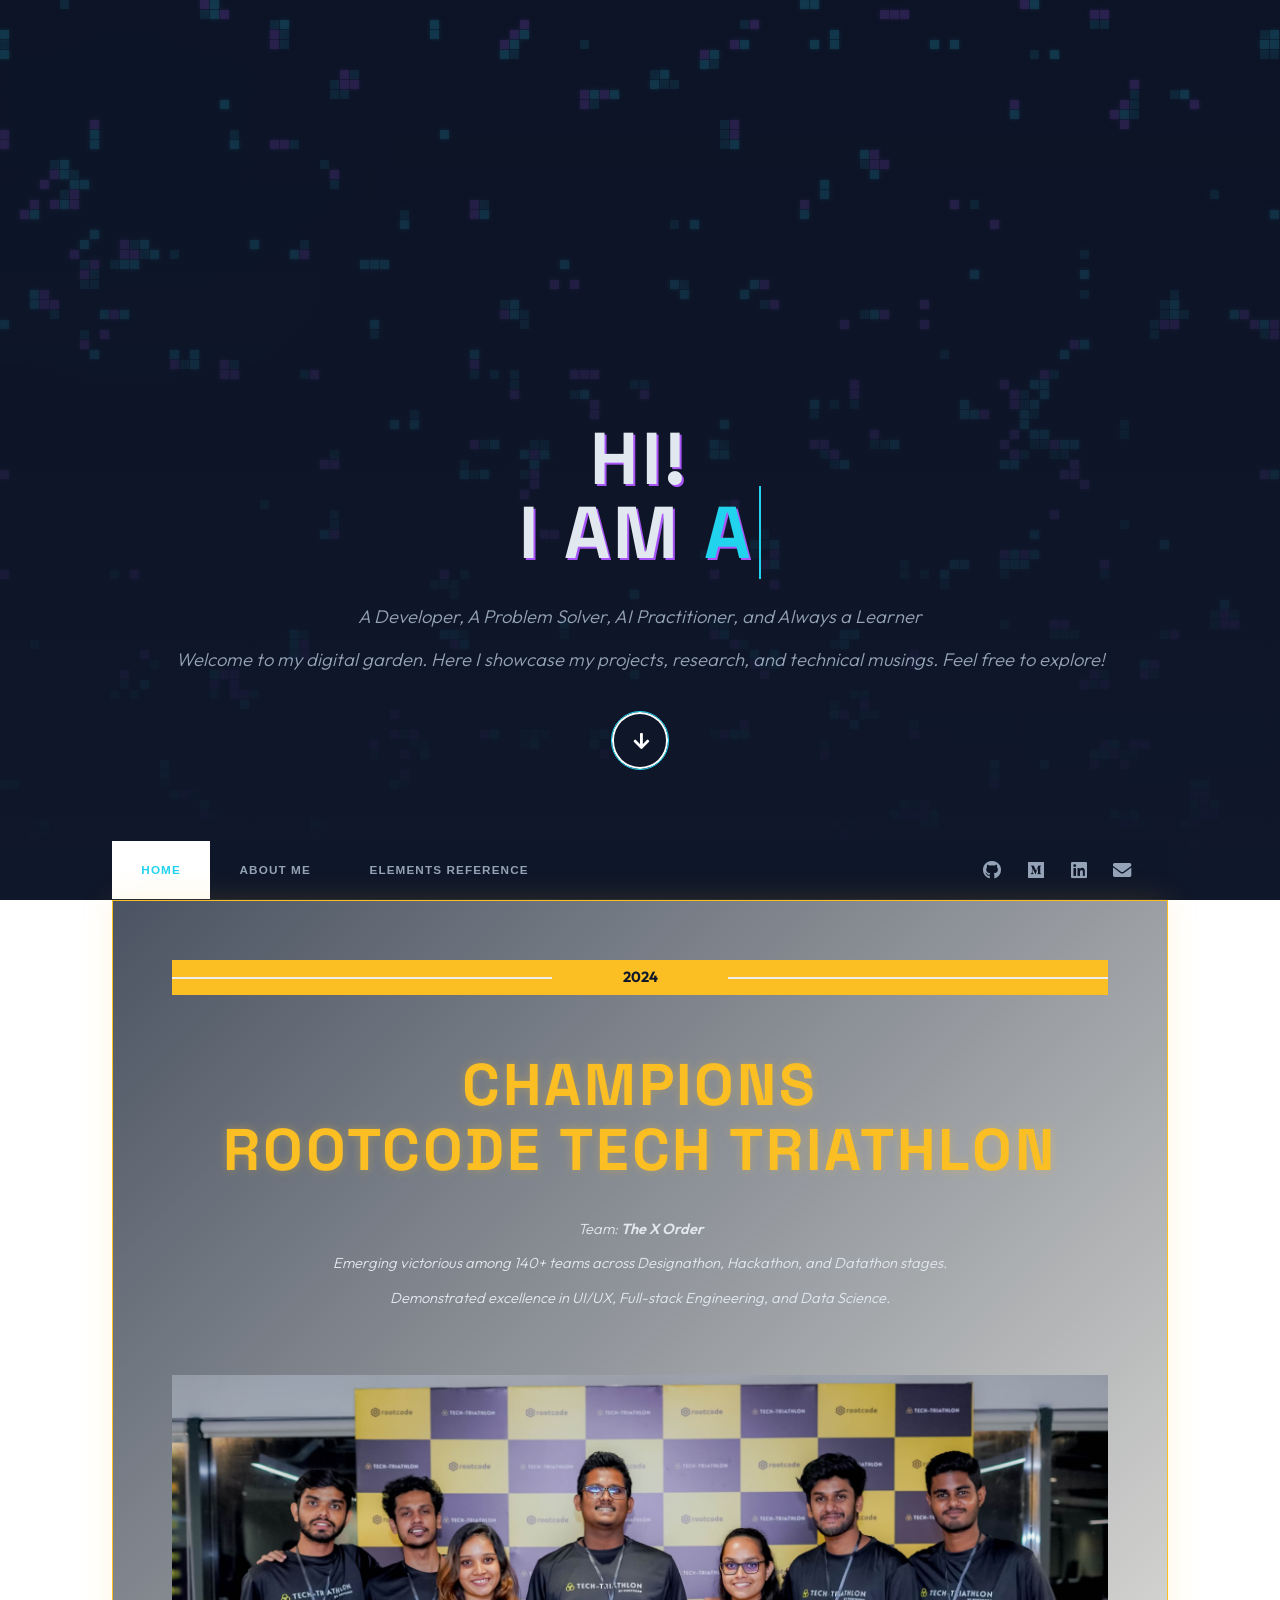
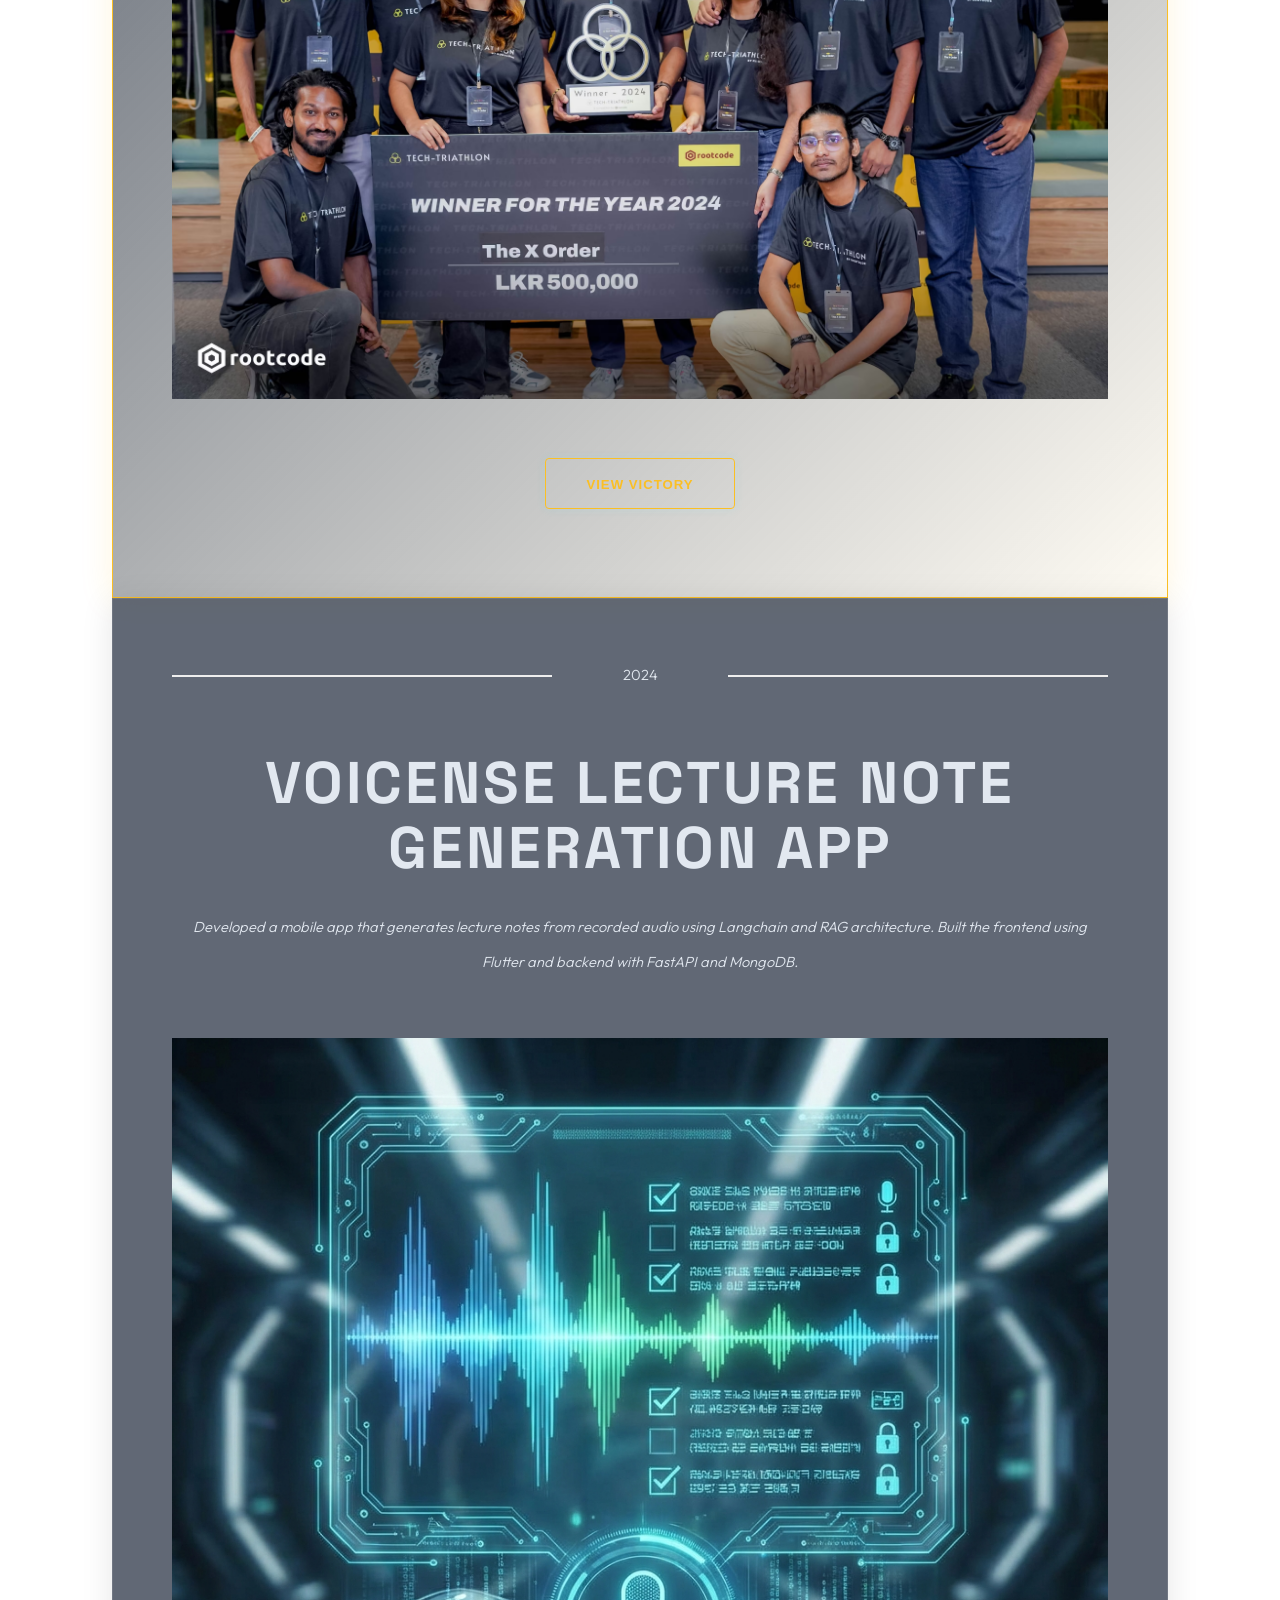
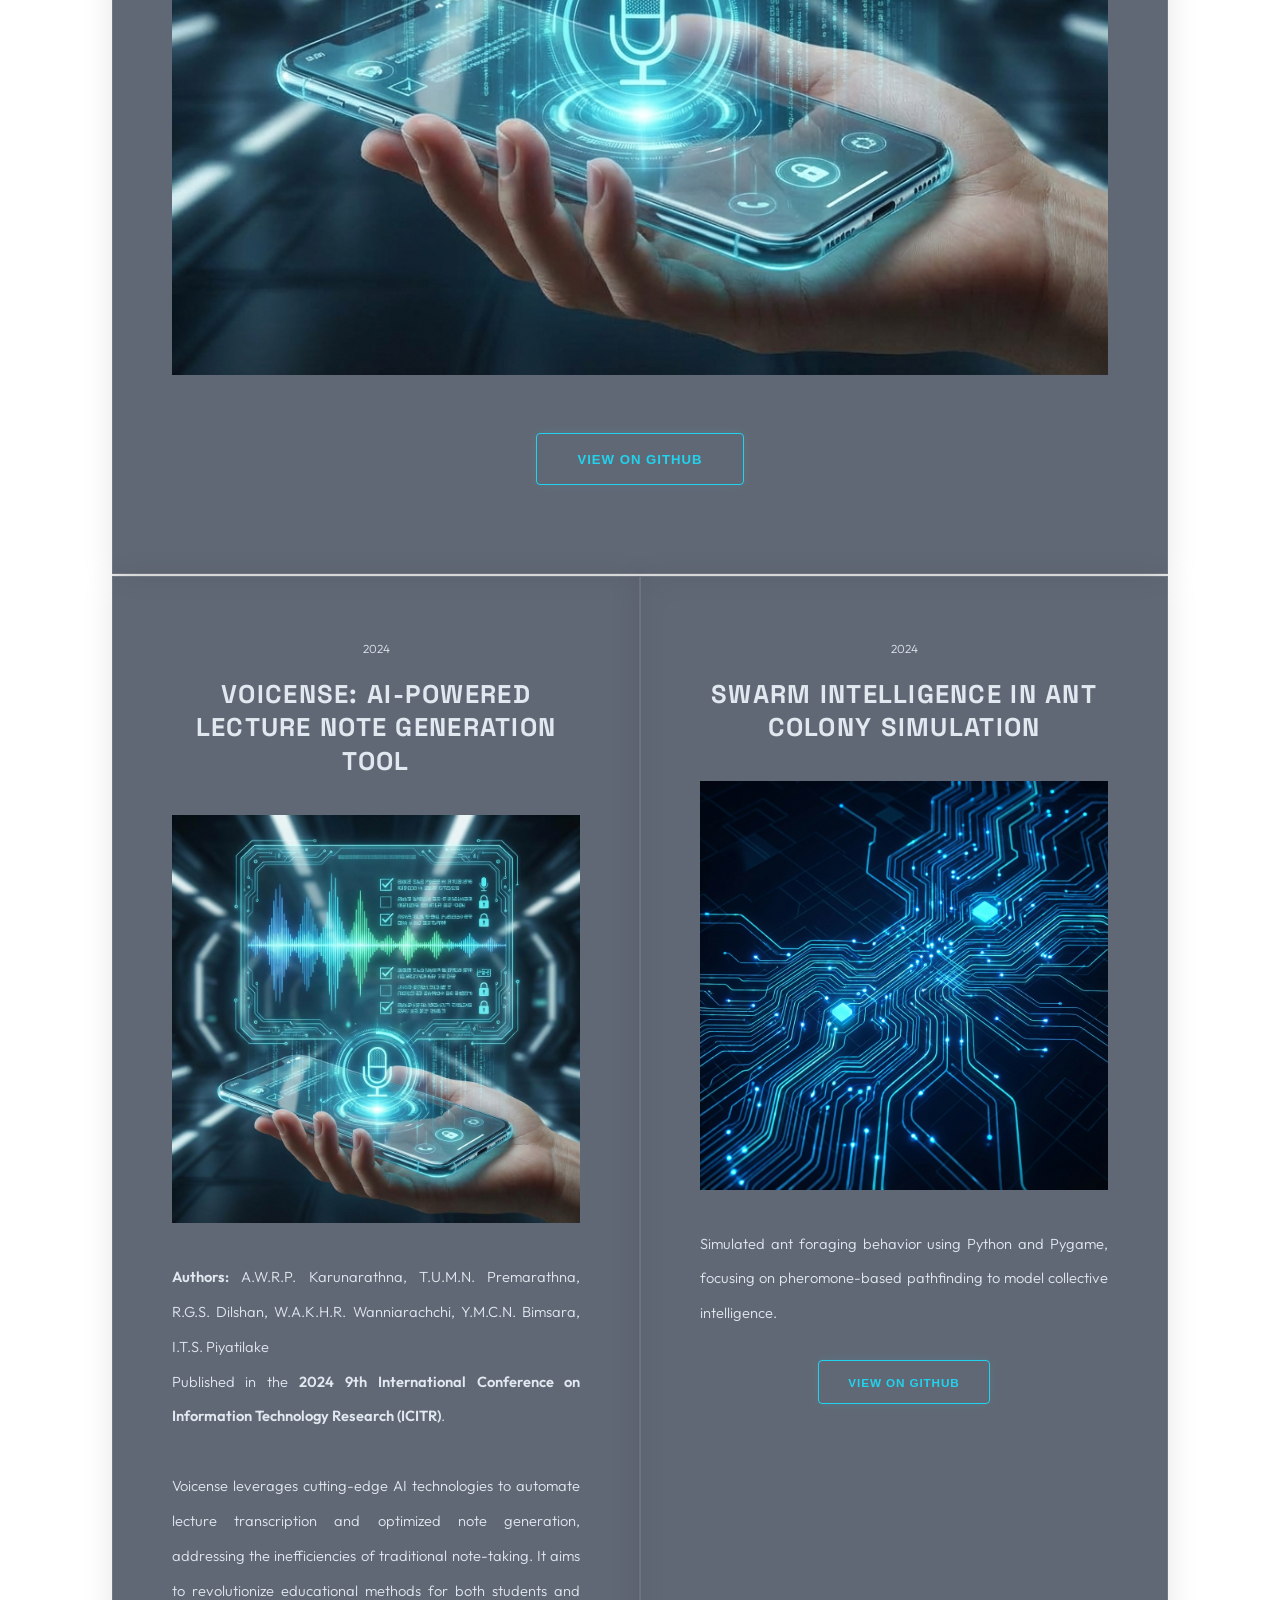
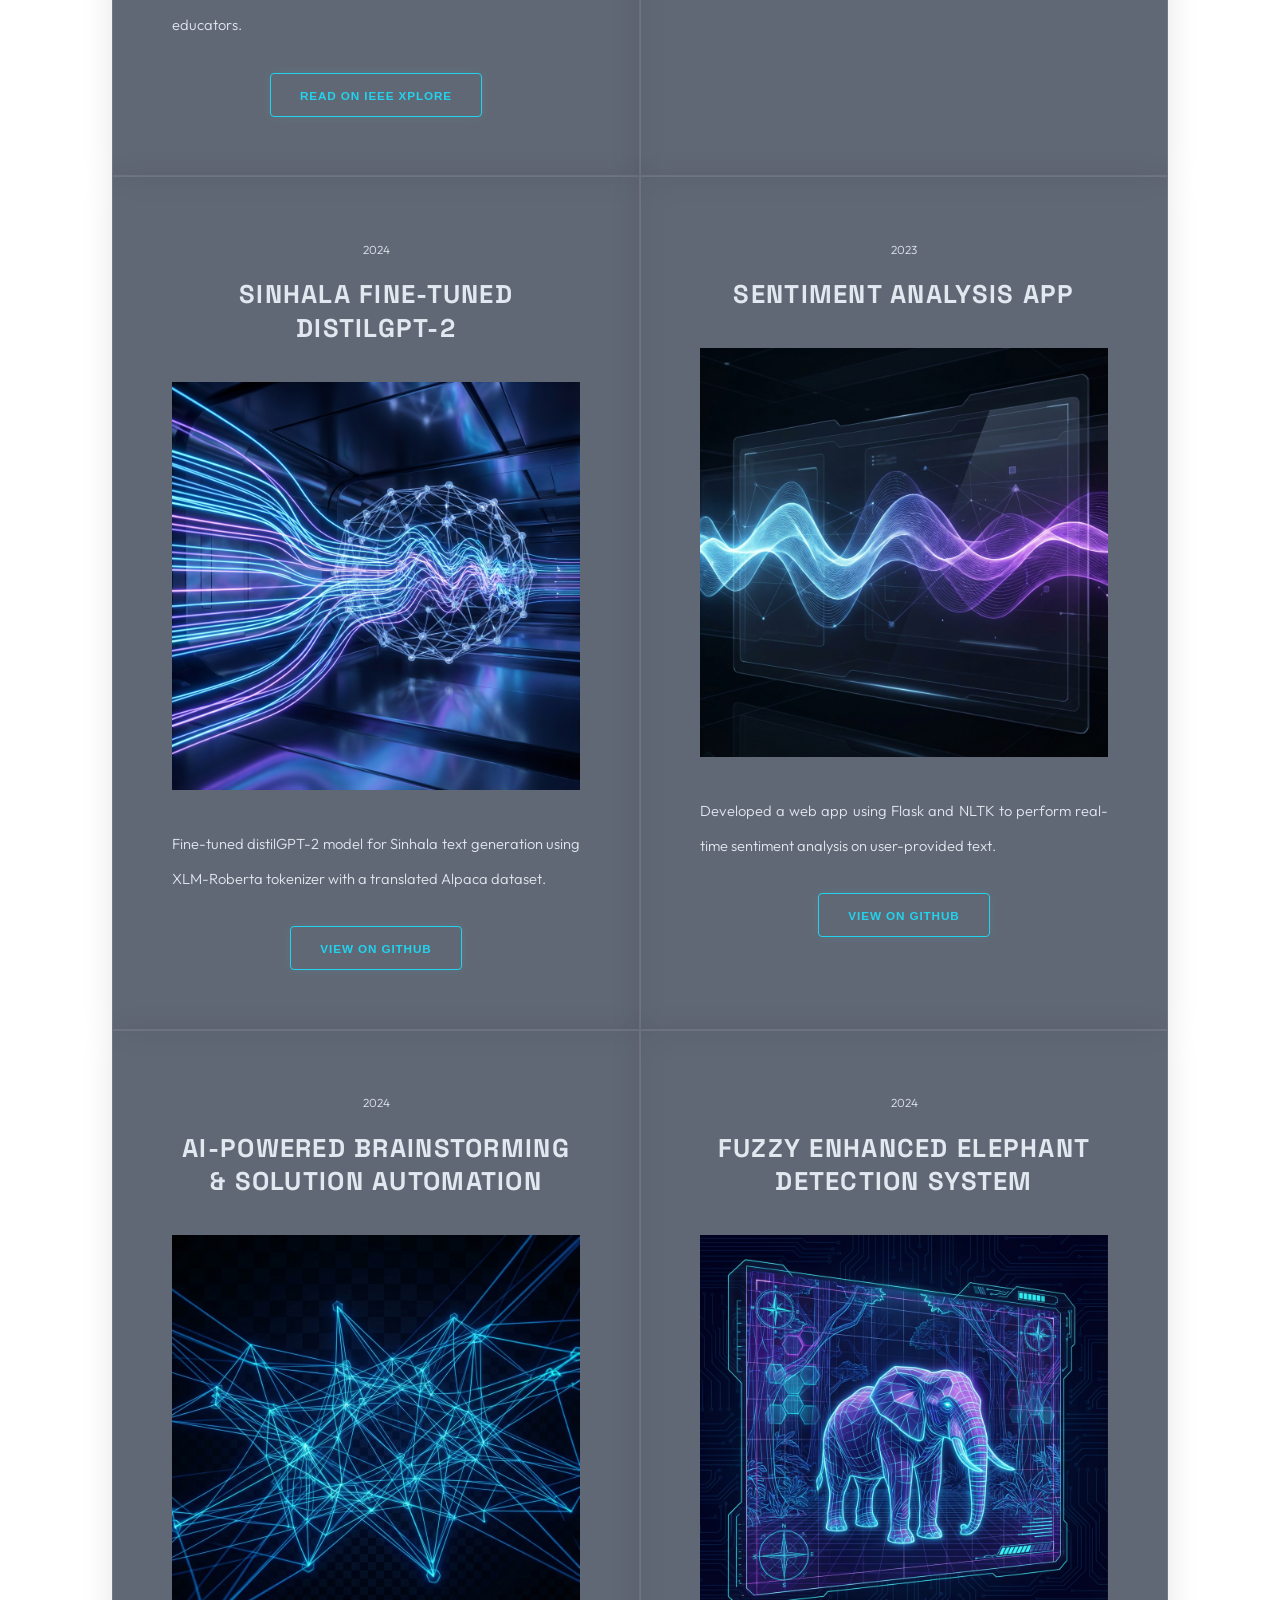
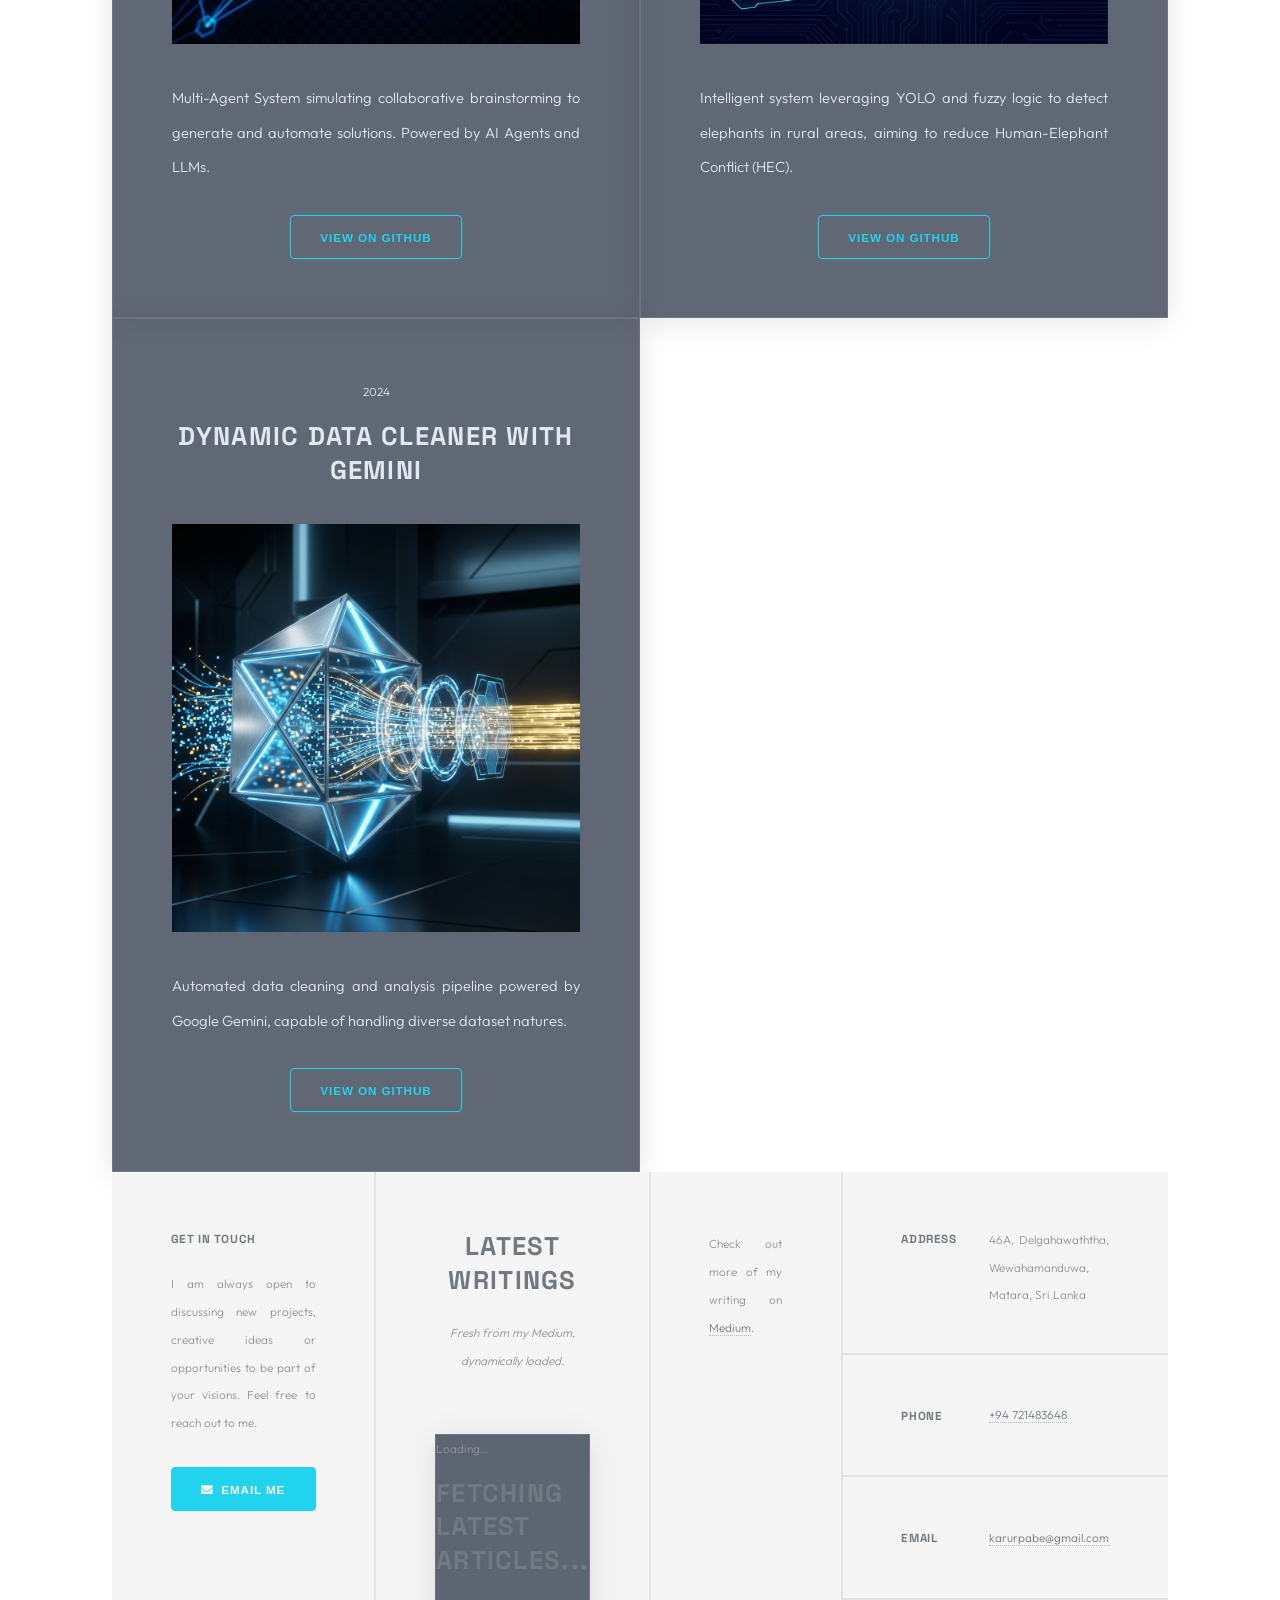
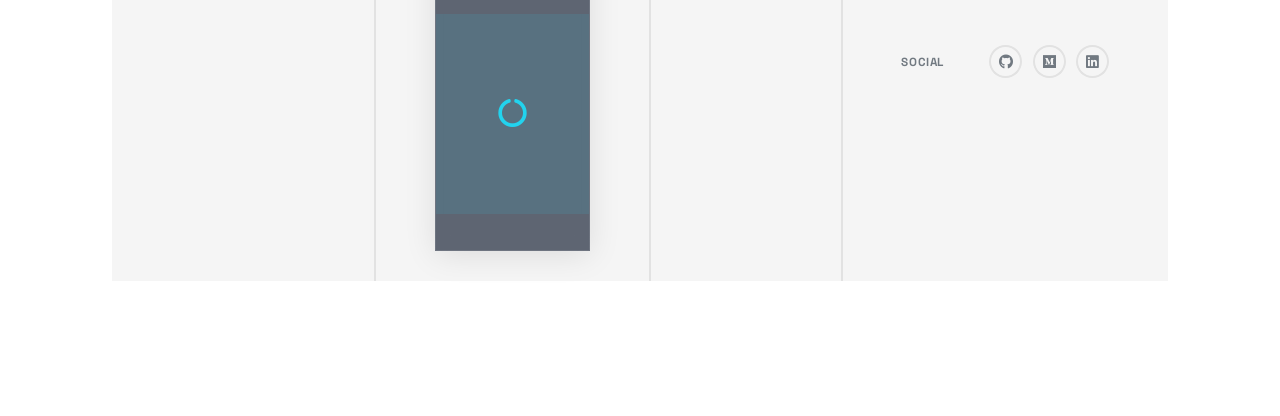
==== commit 97623e08: "ui modif-2" ====
--- a/index.html
+++ b/index.html
@@ -252,6 +252,32 @@
 					<li><a href="mailto:karurpabe@gmail.com" class="button primary icon solid fa-envelope">Email Me</a>
 					</li>
 				</ul>
+			</section>
+
+			<!-- Medium Articles Section -->
+			<section class="posts">
+				<header class="major">
+					<h2>Latest Writings</h2>
+					<p>Fresh from my Medium, dynamically loaded.</p>
+				</header>
+				<div id="medium-posts" class="posts">
+					<!-- Loading Placeholder -->
+					<article>
+						<header>
+							<span class="date">Loading...</span>
+							<h2><a href="#">Fetching latest articles...</a></h2>
+						</header>
+						<div class="image fit"
+							style="background: rgba(34, 211, 238, 0.1); height: 200px; display: flex; align-items: center; justify-content: center;">
+							<i class="fas fa-circle-notch fa-spin fa-2x" style="color: var(--accent-primary);"></i>
+						</div>
+					</article>
+				</div>
+			</section>
+
+			<!-- Blog Footer -->
+			<section class="footer">
+				<p>Check out more of my writing on <a href="https://medium.com/@karurpabe">Medium</a>.</p>
 			</section>
 			<section class="split contact">
 				<section class="alt">
@@ -300,6 +326,7 @@
 	<script src="assets/js/main.js"></script>
 	<script src="assets/js/creative.js"></script>
 	<script src="assets/js/life.js"></script>
+	<script src="assets/js/medium-feed.js"></script>
 
 </body>
 
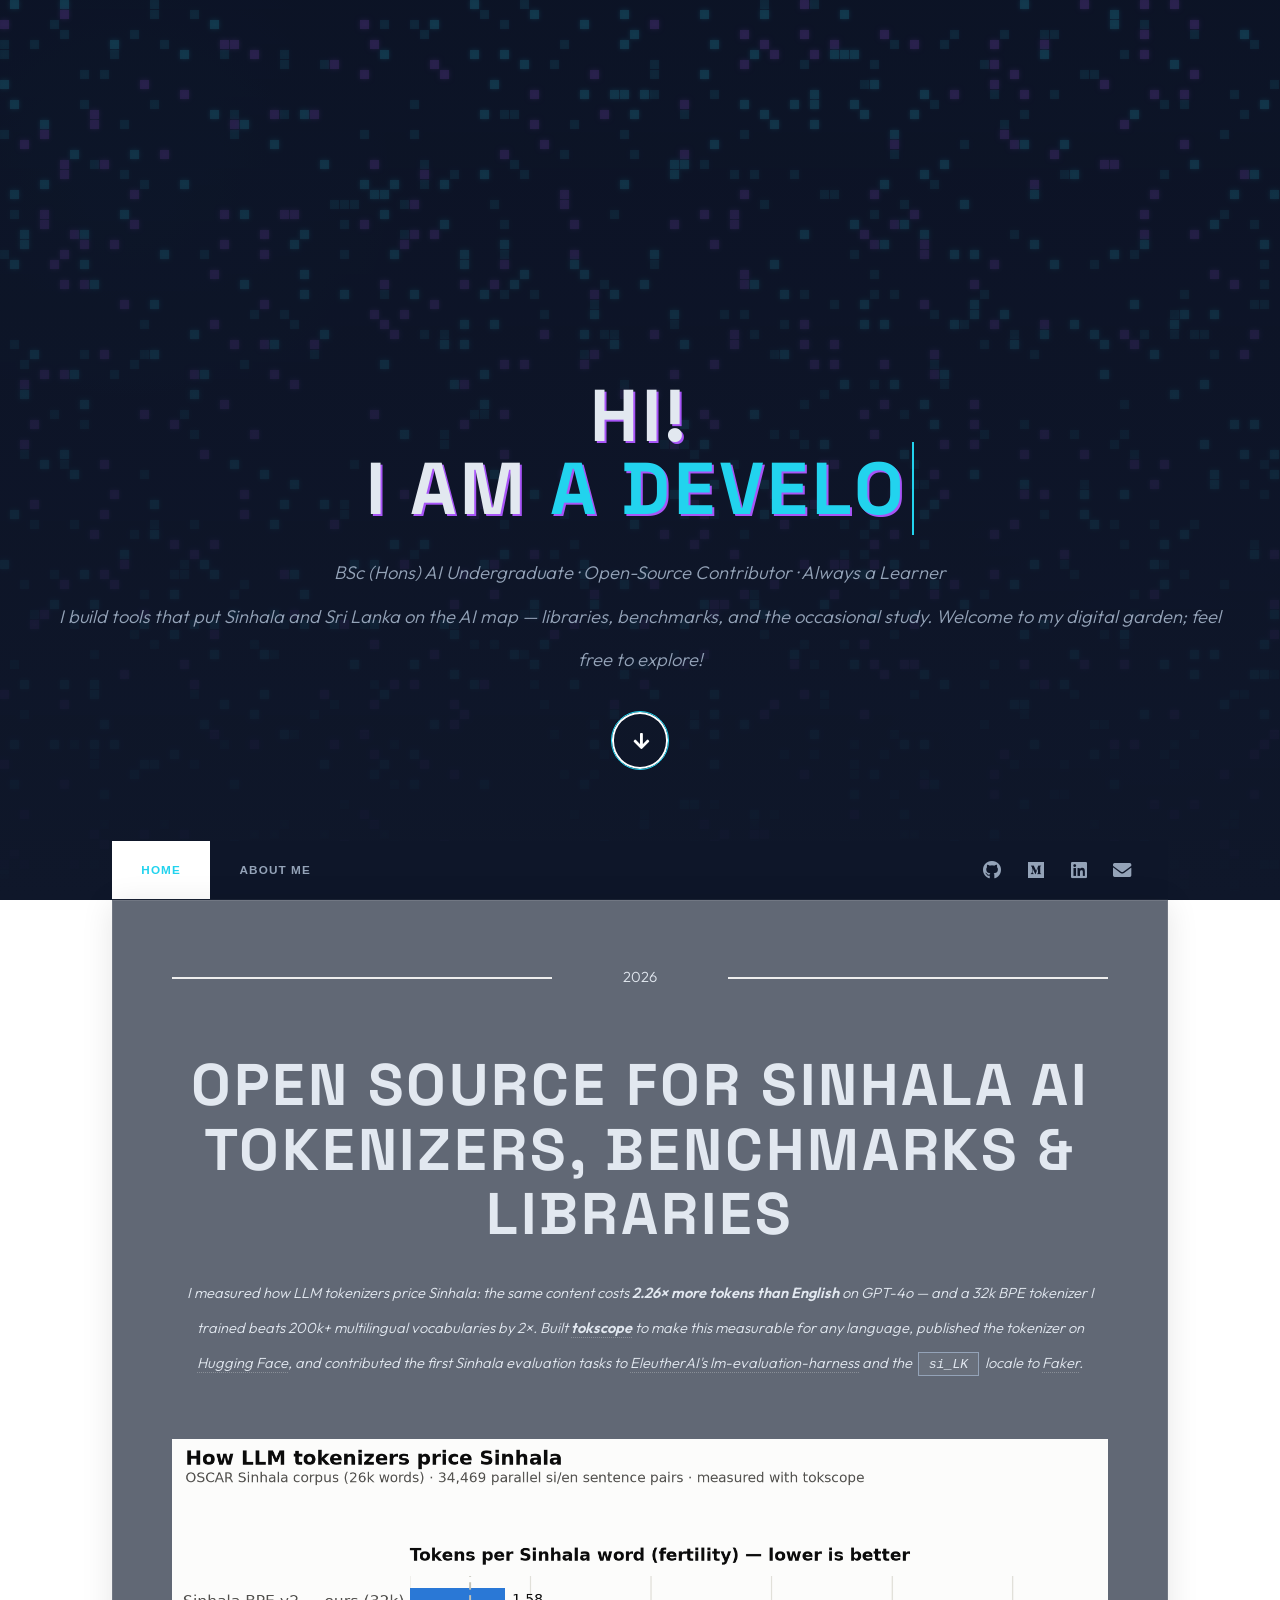
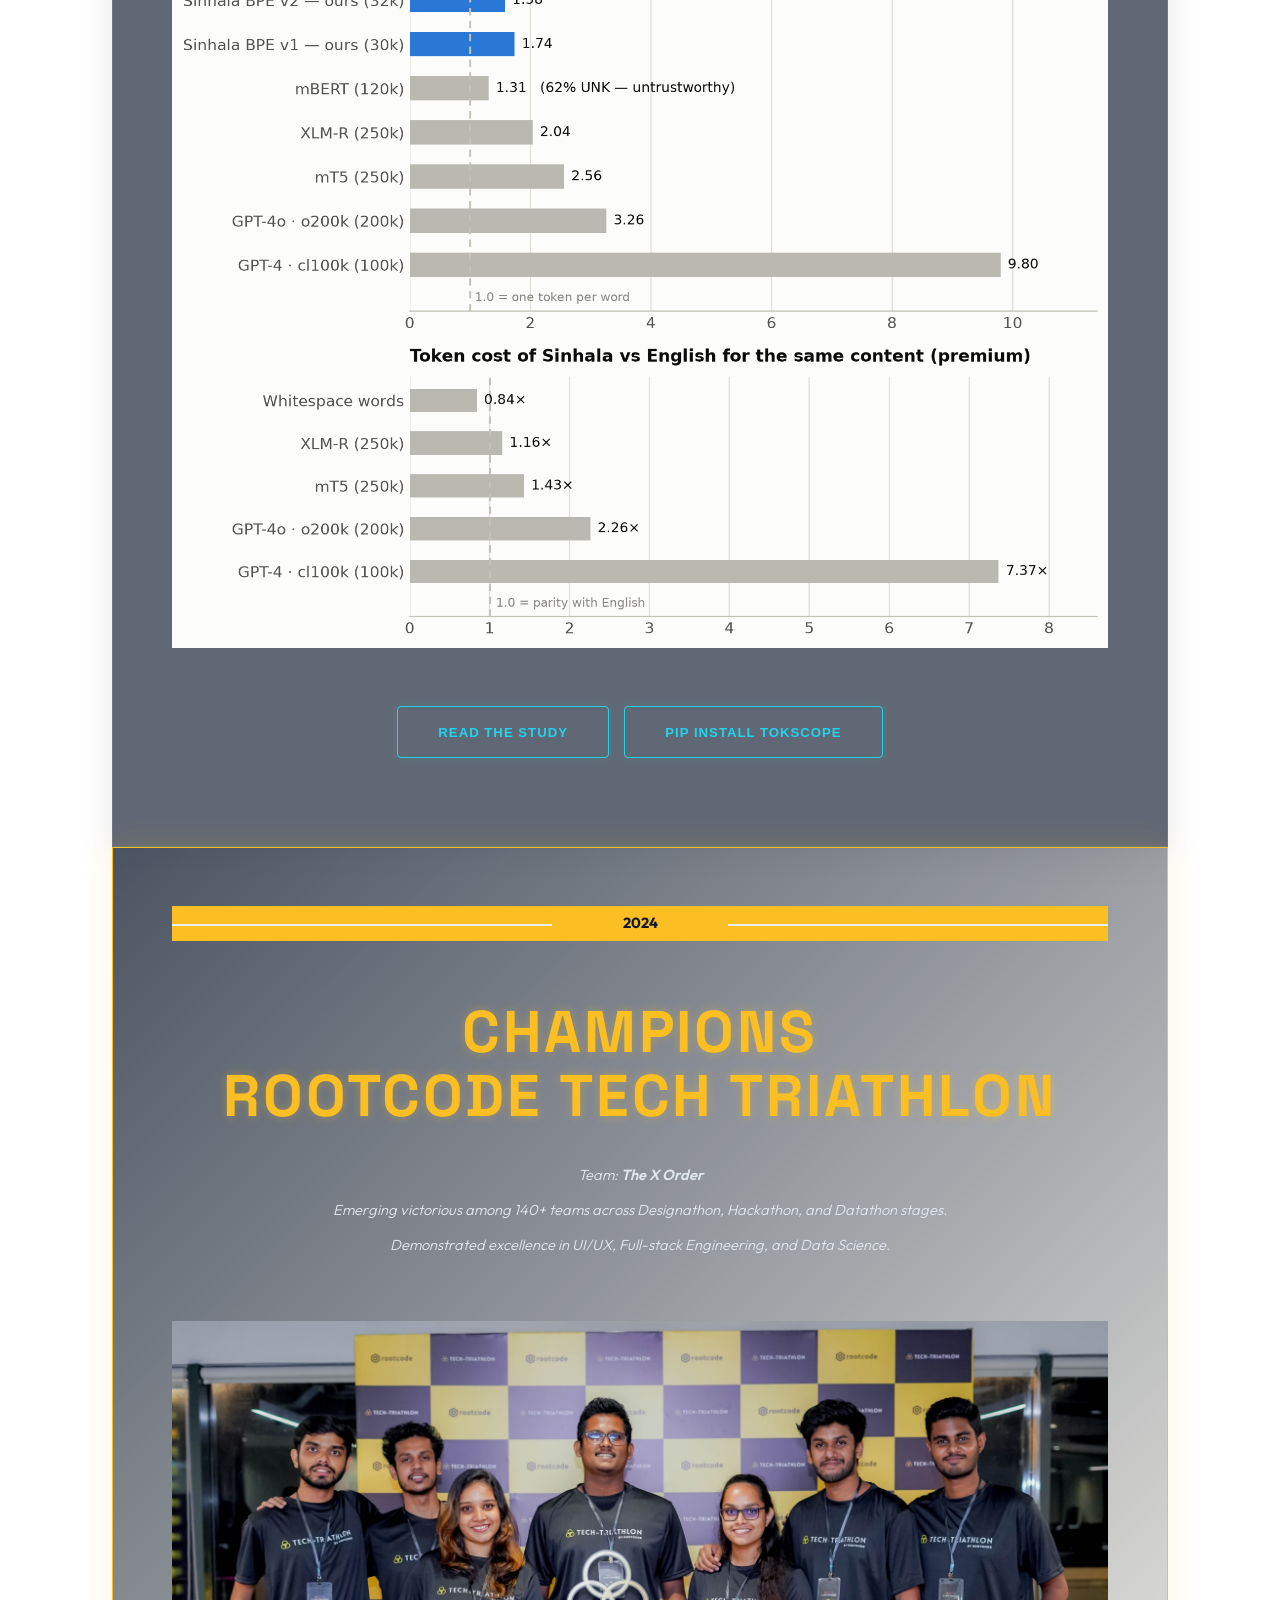
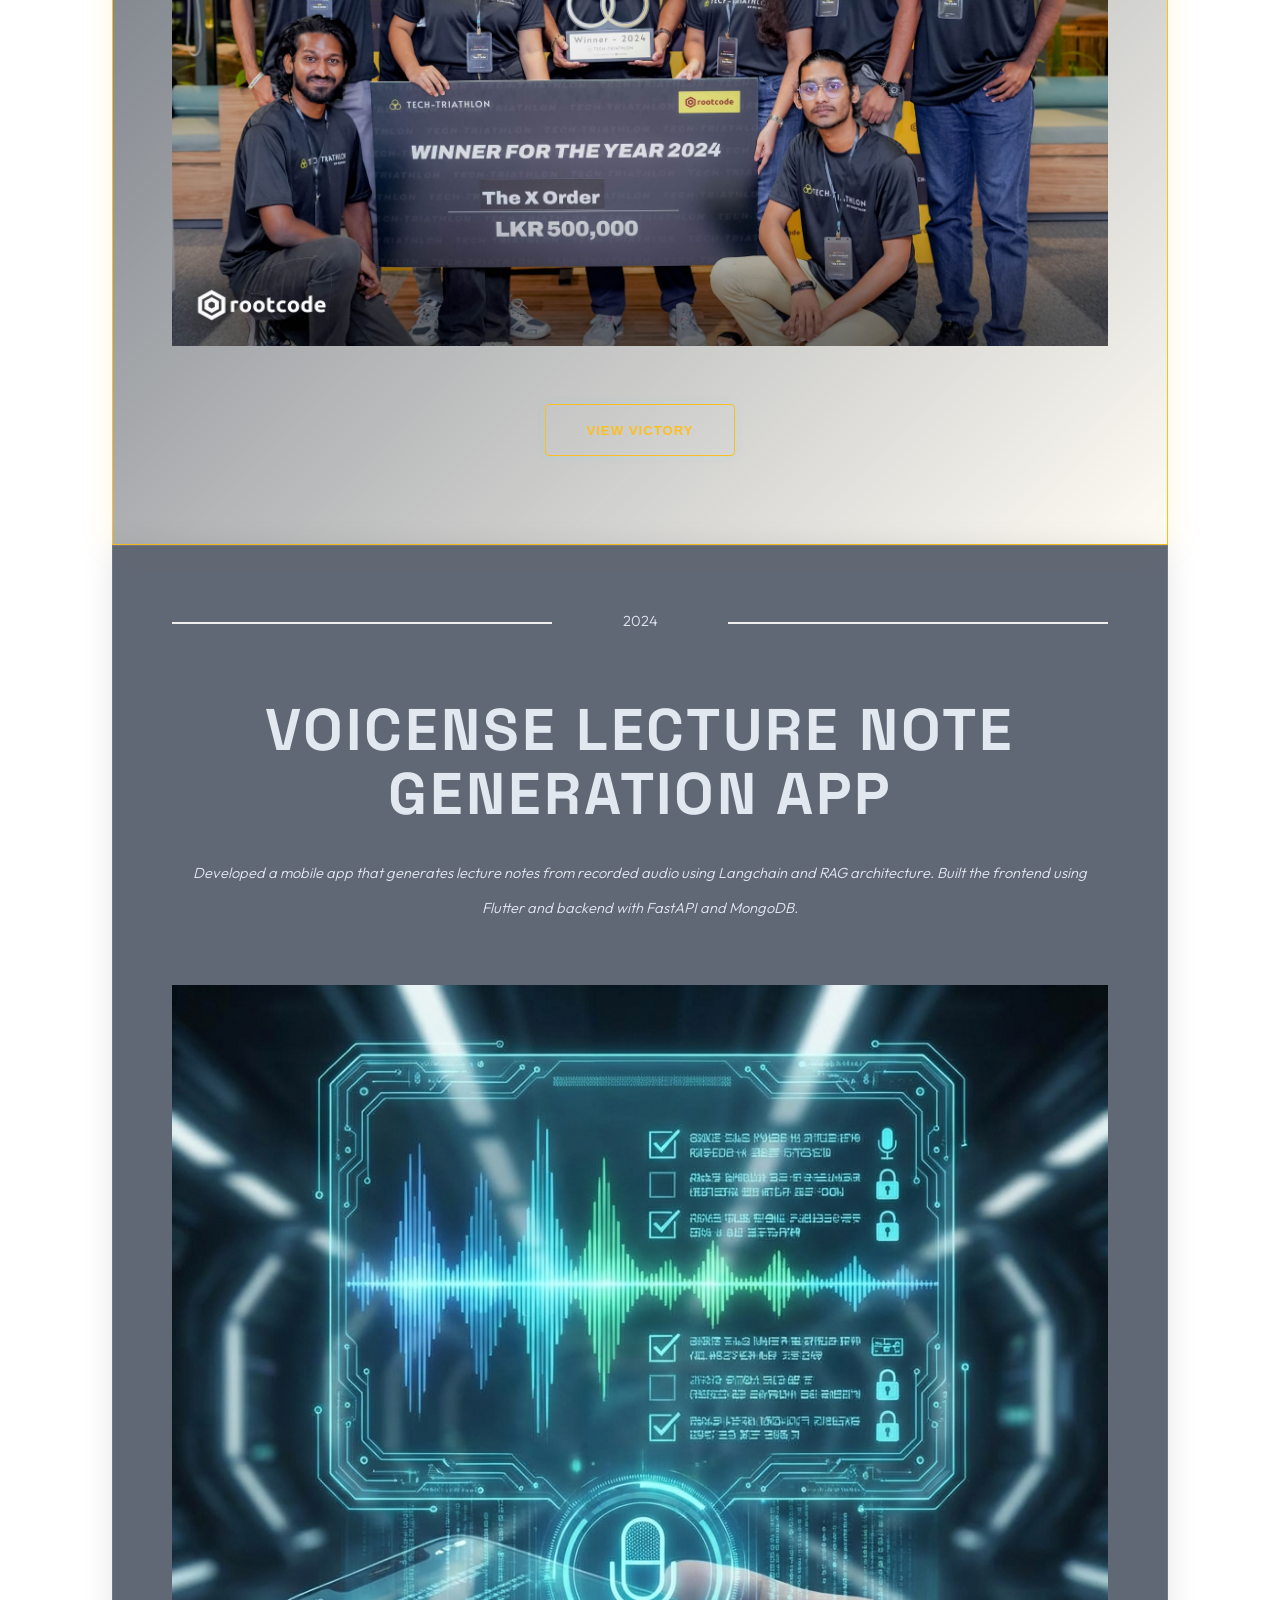
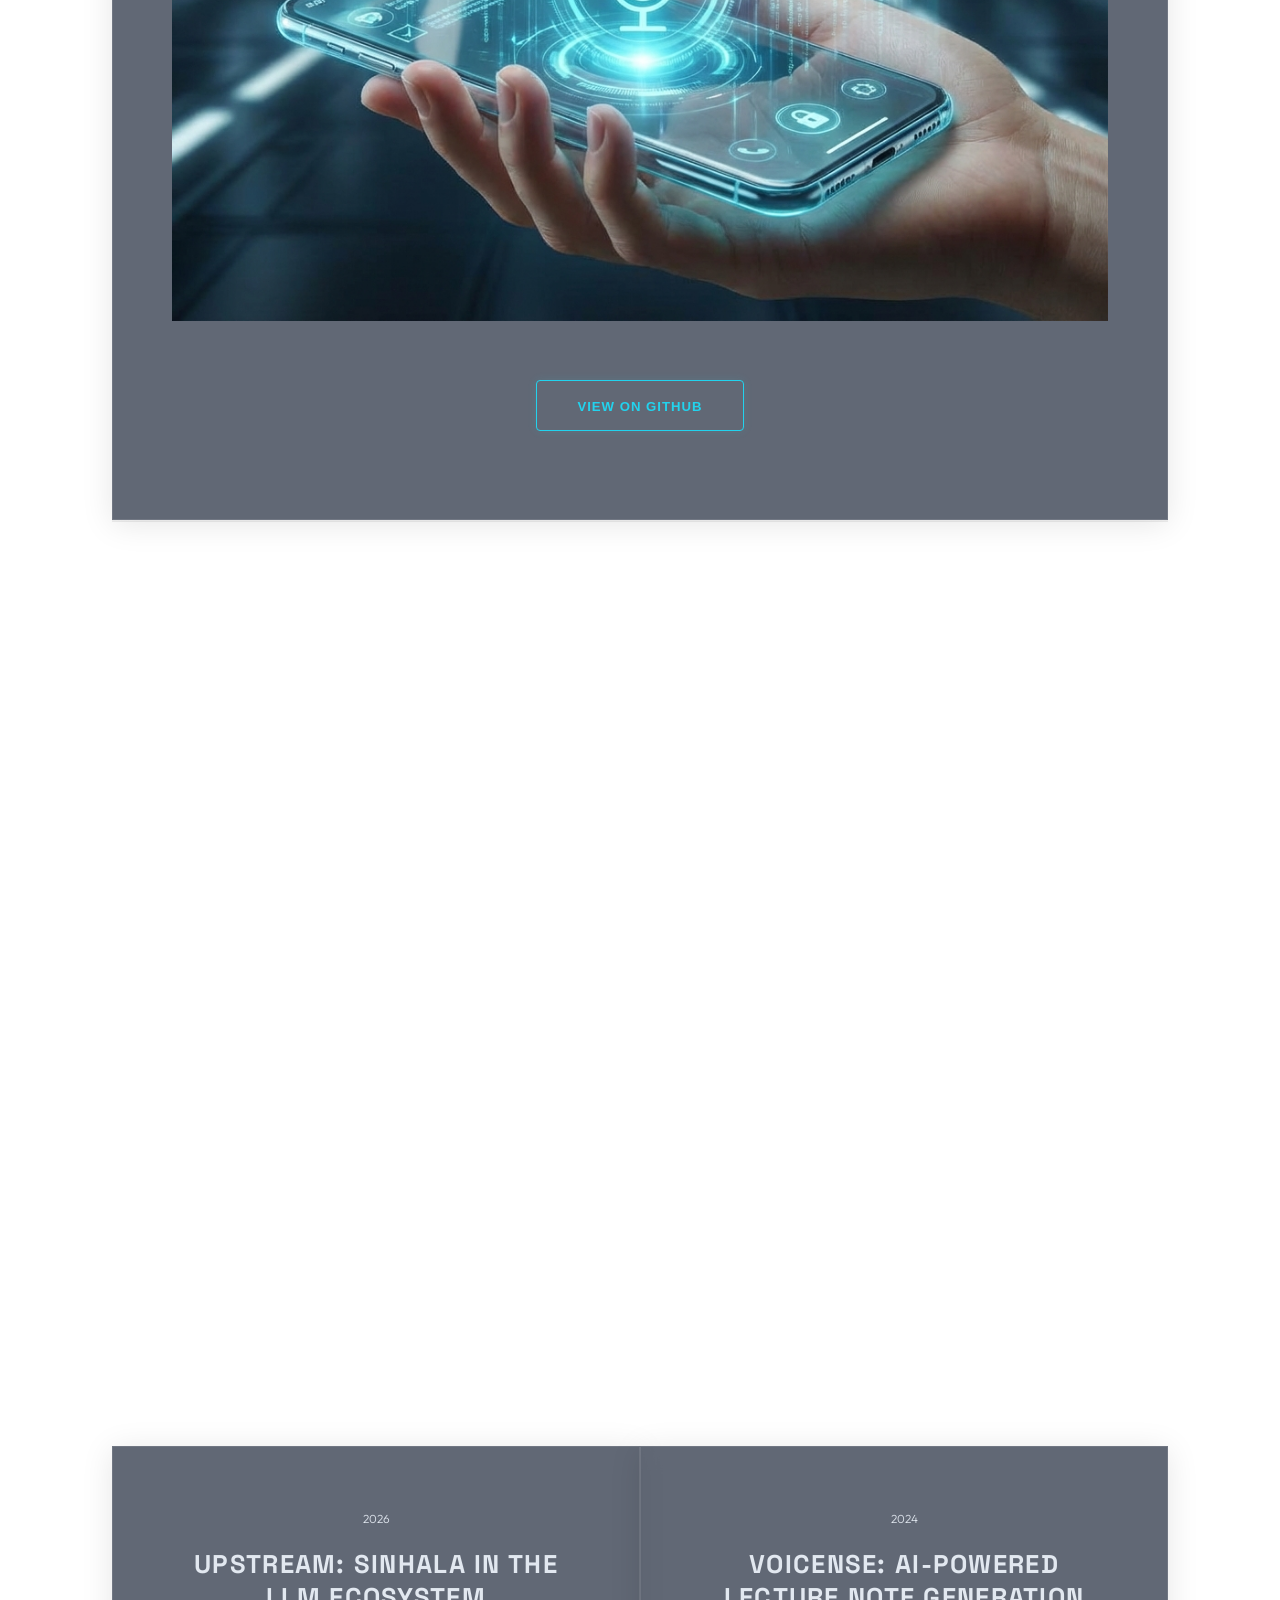
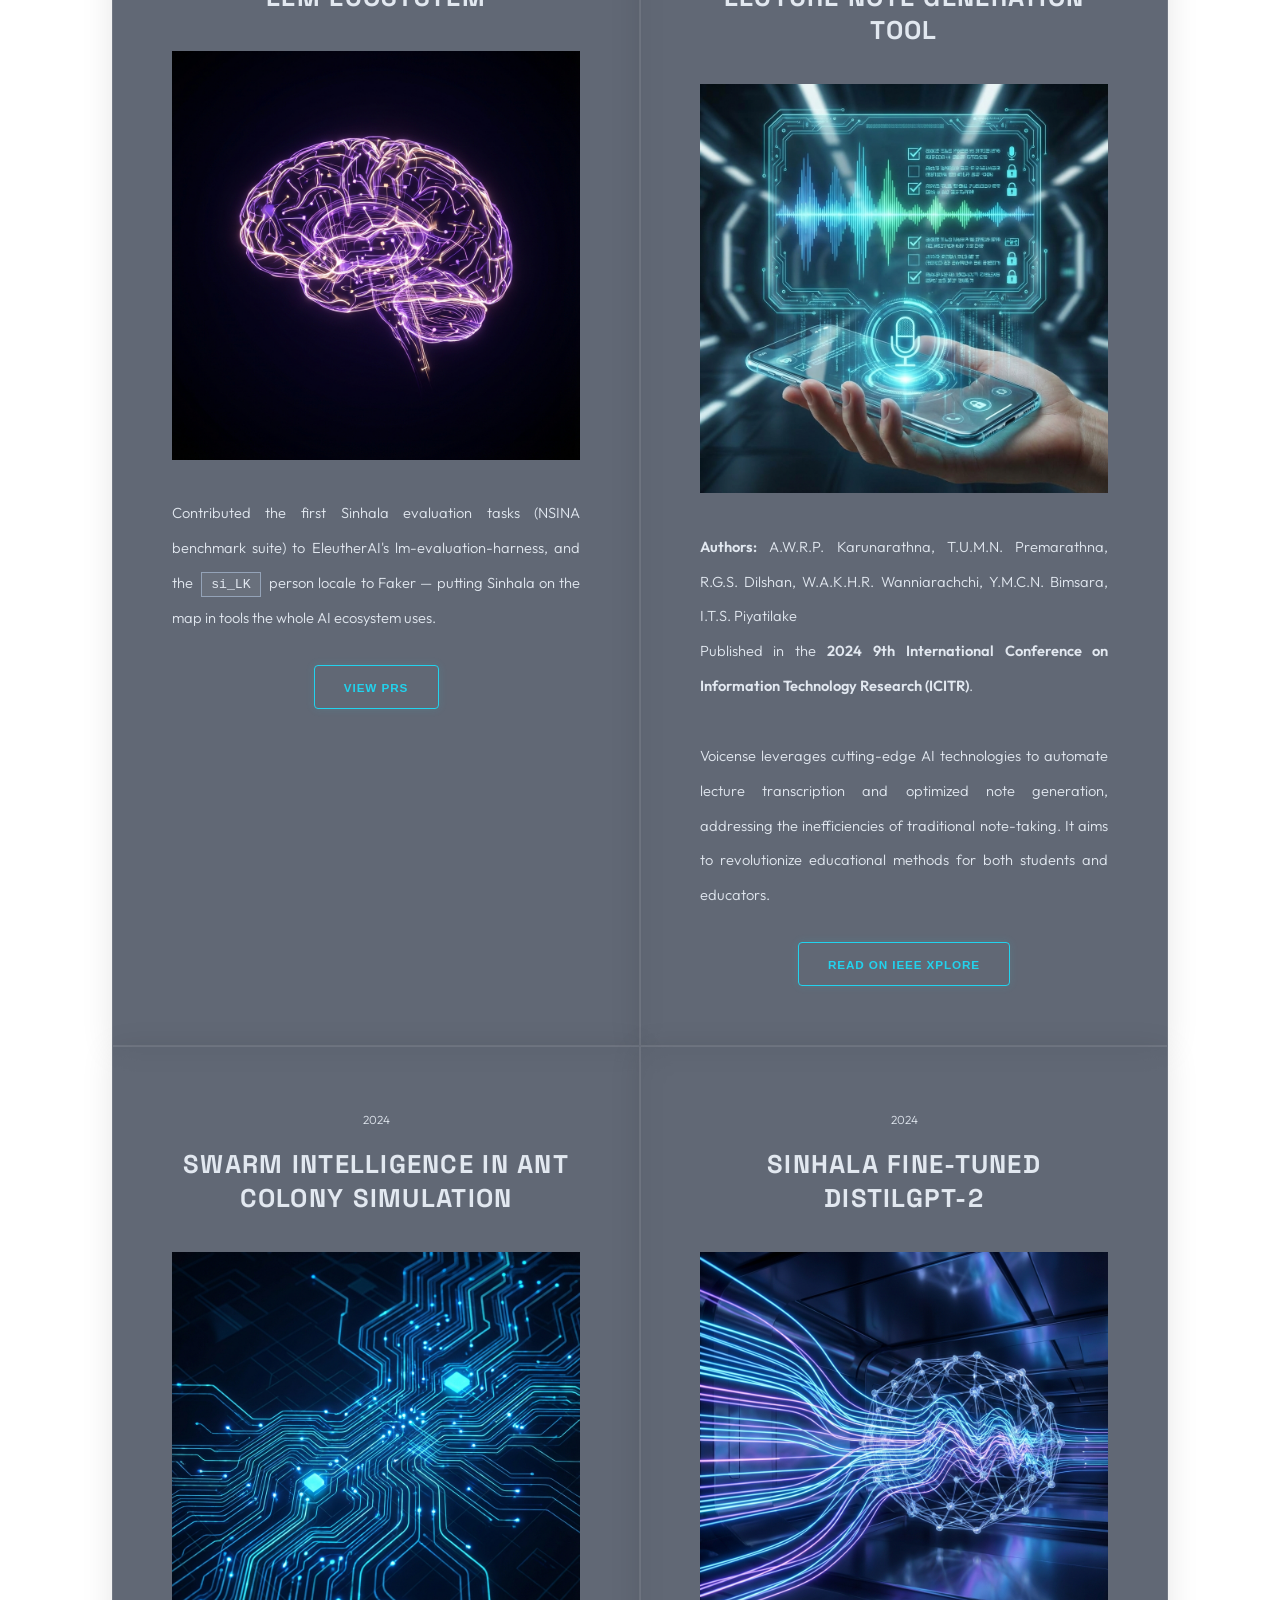
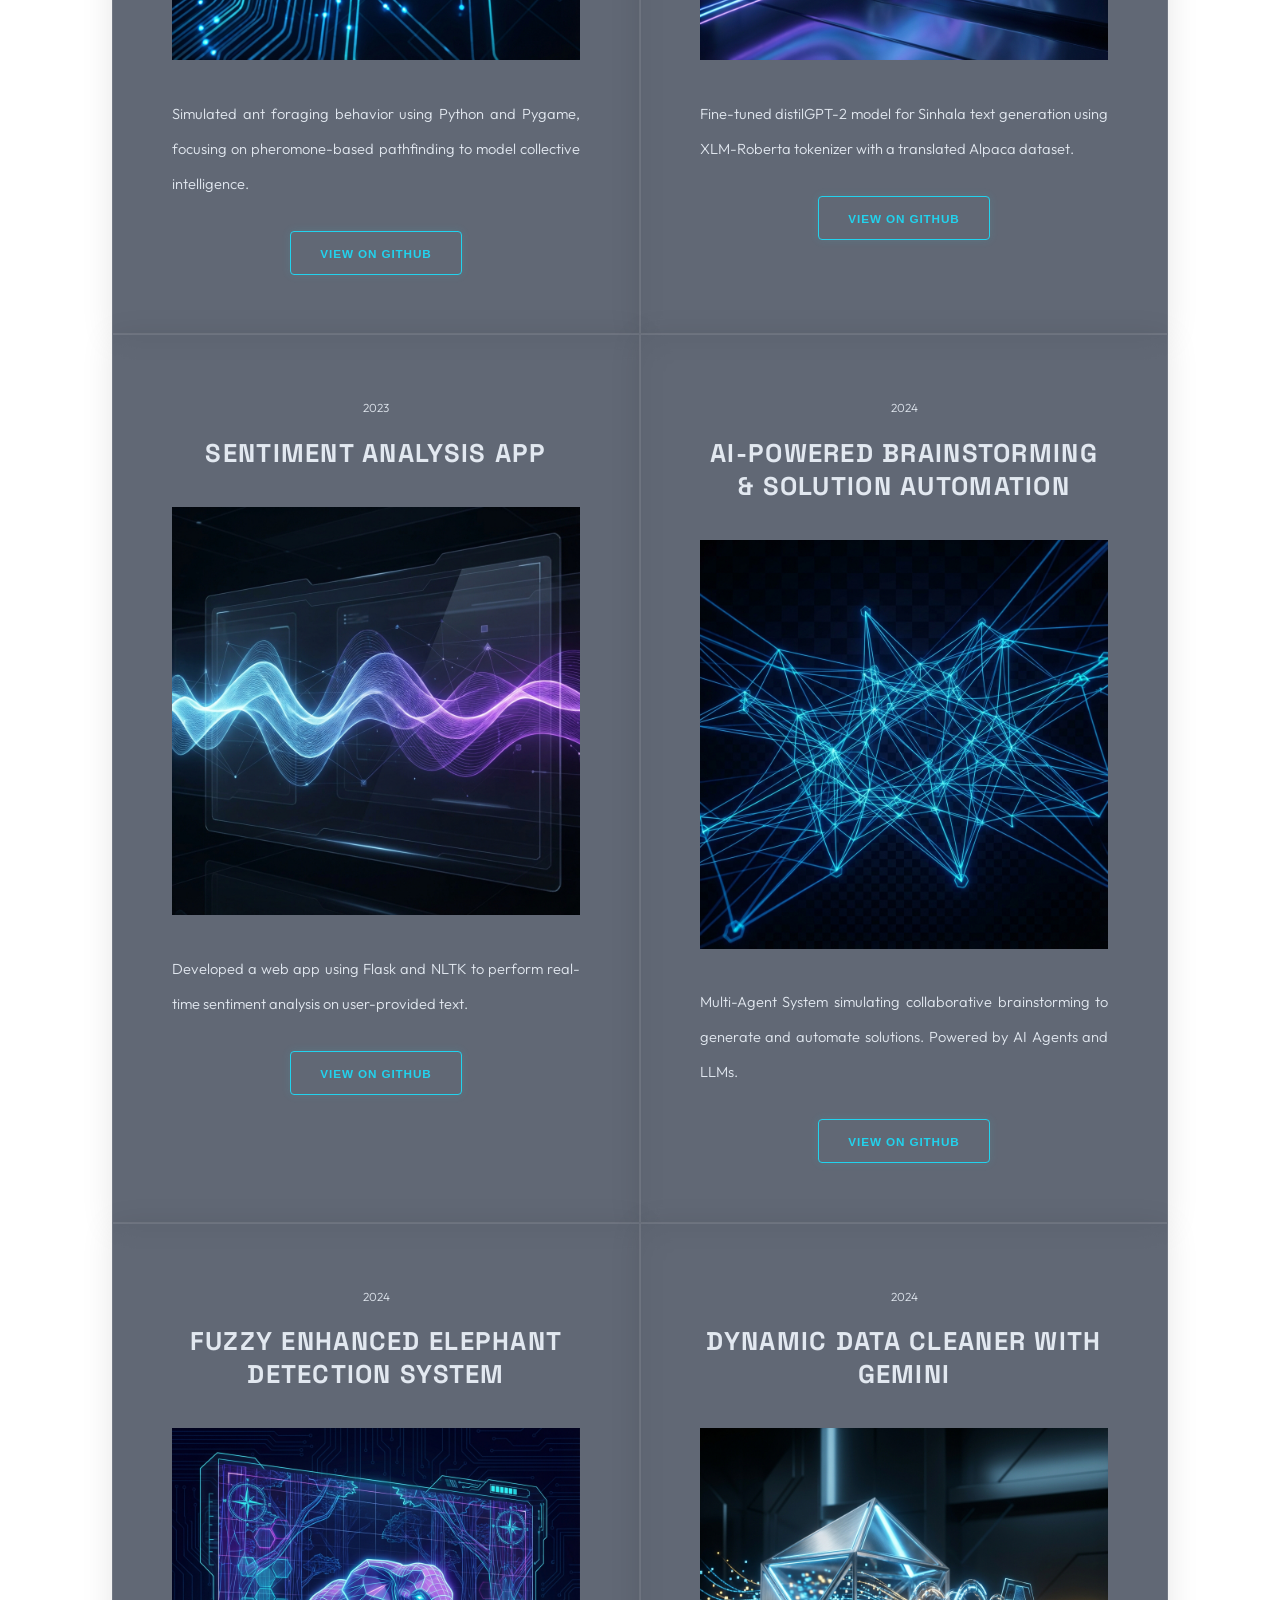
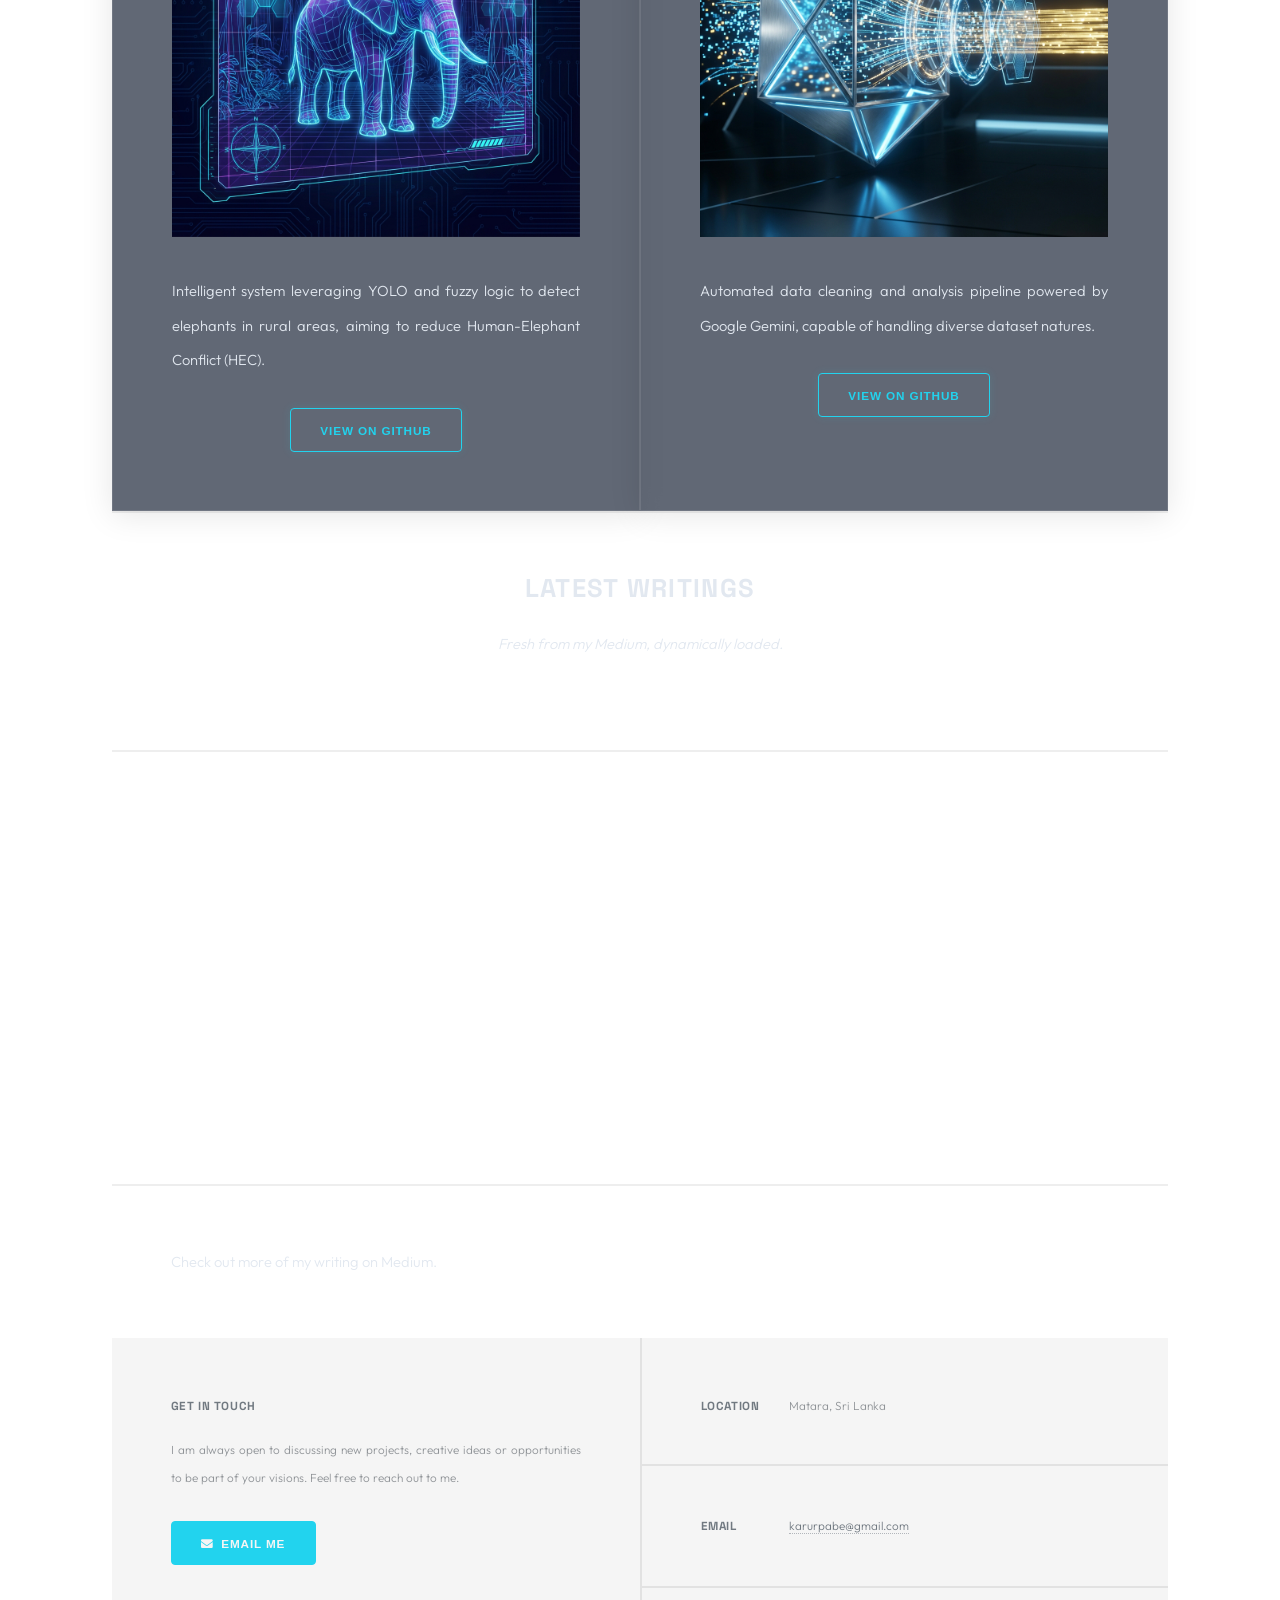
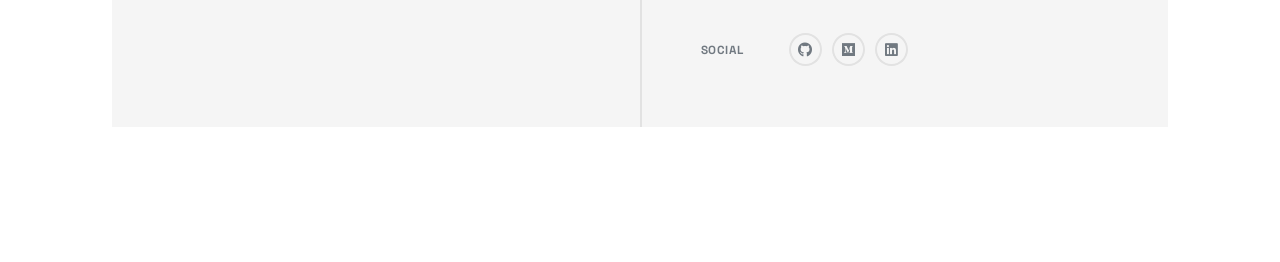
==== commit fab2b8c6: "Refresh portfolio: feature 2026 open-source Sinhala AI work - New featured section: tokenizer study," ====
--- a/index.html
+++ b/index.html
@@ -39,9 +39,9 @@
 		<div id="intro">
 			<h1 class="glitch-effect">Hi!<br />
 				I am <span class="typing-text">Pabasara</span></h1>
-			<p>A Developer, A Problem Solver, AI Practitioner, and Always a Learner <br />
-				Welcome to my digital garden. Here I showcase my projects, research, and technical musings. Feel free to
-				explore!</p>
+			<p>BSc (Hons) AI Undergraduate &middot; Open-Source Contributor &middot; Always a Learner <br />
+				I build tools that put Sinhala and Sri Lanka on the AI map &mdash; libraries, benchmarks, and the
+				occasional study. Welcome to my digital garden; feel free to explore!</p>
 			<ul class="actions">
 				<li><a href="#header" class="button icon solid solo fa-arrow-down scrolly">Continue</a></li>
 			</ul>
@@ -59,7 +59,6 @@
 			<ul class="links">
 				<li class="active"><a href="index.html">Home</a></li>
 				<li><a href="Aboutme.html">About Me</a></li>
-				<li><a href="elements.html">Elements Reference</a></li>
 			</ul>
 			<ul class="icons">
 				<li><a href="https://github.com/RavinduPabasara" class="icon brands fa-github"><span
@@ -76,7 +75,32 @@
 		<!-- Main -->
 		<div id="main">
 
-			<!-- Featured Project -->
+			<!-- Featured: Open Source for Sinhala AI -->
+			<article class="post featured">
+				<header class="major">
+					<span class="date">2026</span>
+					<h2><a href="https://github.com/RavinduPabasara/tokscope">Open Source for Sinhala AI<br />
+							Tokenizers, Benchmarks & Libraries</a></h2>
+					<p>I measured how LLM tokenizers price Sinhala: the same content costs
+						<strong>2.26&times; more tokens than English</strong> on GPT-4o &mdash; and a 32k BPE tokenizer
+						I trained beats 200k+ multilingual vocabularies by 2&times;. Built
+						<a href="https://pypi.org/project/tokscope/"><strong>tokscope</strong></a> to make this measurable
+						for any language, published the tokenizer on
+						<a href="https://huggingface.co/RavinduPabasara/sinhala-bpe-32k">Hugging Face</a>, and contributed
+						the first Sinhala evaluation tasks to
+						<a href="https://github.com/EleutherAI/lm-evaluation-harness/pull/3941">EleutherAI's
+							lm-evaluation-harness</a> and the <code>si_LK</code> locale to
+						<a href="https://github.com/joke2k/faker/pull/2430">Faker</a>.</p>
+				</header>
+				<a href="https://github.com/RavinduPabasara/tokscope/tree/main/study" class="image main"><img
+						src="images/tokenizer_study.png" alt="How LLM tokenizers price Sinhala — study chart" /></a>
+				<ul class="actions special">
+					<li><a href="https://github.com/RavinduPabasara/tokscope/tree/main/study" class="button large">Read
+							the Study</a></li>
+					<li><a href="https://pypi.org/project/tokscope/" class="button large">pip install tokscope</a></li>
+				</ul>
+			</article>
+
 			<!-- Achievement Section -->
 			<article class="post featured achievement">
 				<header class="major">
@@ -114,6 +138,54 @@
 			<section class="posts">
 				<article>
 					<header>
+						<span class="date">2026</span>
+						<h2><a href="https://github.com/RavinduPabasara/slnic">slnic &mdash; Sri Lankan NIC
+								Library</a></h2>
+					</header>
+					<a href="https://pypi.org/project/slnic/" class="image fit"><img src="images/cyber_nlp.png"
+							alt="slnic Python library" /></a>
+					<p>Parse, validate, convert and generate Sri Lankan National Identity Card numbers &mdash; decodes
+						birth date and gender from both old and new formats. Zero dependencies, fully typed, on PyPI.</p>
+					<ul class="actions special">
+						<li><a href="https://pypi.org/project/slnic/" class="button">pip install slnic</a></li>
+					</ul>
+				</article>
+
+				<article>
+					<header>
+						<span class="date">2026</span>
+						<h2><a href="https://huggingface.co/RavinduPabasara/sinhala-bpe-32k">sinhala-bpe-32k on Hugging
+								Face</a></h2>
+					</header>
+					<a href="https://huggingface.co/RavinduPabasara/sinhala-bpe-32k" class="image fit"><img
+							src="images/cyber_transformer.png" alt="Sinhala BPE tokenizer" /></a>
+					<p>A SentencePiece BPE tokenizer for Sinhala trained on OSCAR &mdash; fertility 1.58 with ~0 UNKs,
+						outperforming multilingual vocabularies 8&times; its size on Sinhala text.</p>
+					<ul class="actions special">
+						<li><a href="https://huggingface.co/RavinduPabasara/sinhala-bpe-32k" class="button">View on
+								Hugging Face</a></li>
+					</ul>
+				</article>
+
+				<article>
+					<header>
+						<span class="date">2026</span>
+						<h2><a href="https://github.com/EleutherAI/lm-evaluation-harness/pull/3941">Upstream: Sinhala in
+								the LLM Ecosystem</a></h2>
+					</header>
+					<a href="https://github.com/EleutherAI/lm-evaluation-harness/pull/3941" class="image fit"><img
+							src="images/cyber_cognitive.png" alt="Upstream open source contributions" /></a>
+					<p>Contributed the first Sinhala evaluation tasks (NSINA benchmark suite) to EleutherAI's
+						lm-evaluation-harness, and the <code>si_LK</code> person locale to Faker &mdash; putting Sinhala
+						on the map in tools the whole AI ecosystem uses.</p>
+					<ul class="actions special">
+						<li><a href="https://github.com/EleutherAI/lm-evaluation-harness/pull/3941" class="button">View
+								PRs</a></li>
+					</ul>
+				</article>
+
+				<article>
+					<header>
 						<span class="date">2024</span>
 						<h2><a href="https://ieeexplore.ieee.org/document/10857774">Voicense: AI-Powered Lecture Note
 								Generation Tool</a></h2>
@@ -226,6 +298,32 @@
 								class="button">View on GitHub</a></li>
 					</ul>
 				</article>
+			</section>
+
+			<!-- Medium Articles Section -->
+			<section>
+				<header class="major">
+					<h2>Latest Writings</h2>
+					<p>Fresh from my Medium, dynamically loaded.</p>
+				</header>
+			</section>
+			<section id="medium-posts" class="posts">
+				<!-- Loading Placeholder -->
+				<article>
+					<header>
+						<span class="date">Loading...</span>
+						<h2><a href="#">Fetching latest articles...</a></h2>
+					</header>
+					<div class="image fit"
+						style="background: rgba(34, 211, 238, 0.1); height: 200px; display: flex; align-items: center; justify-content: center;">
+						<i class="fas fa-circle-notch fa-spin fa-2x" style="color: var(--accent-primary);"></i>
+					</div>
+				</article>
+			</section>
+
+			<!-- Blog Footer -->
+			<section class="footer">
+				<p>Check out more of my writing on <a href="https://medium.com/@karurpabe">Medium</a>.</p>
 			</section>
 
 			<!-- Footer -->
@@ -254,39 +352,11 @@
 				</ul>
 			</section>
 
-			<!-- Medium Articles Section -->
-			<section class="posts">
-				<header class="major">
-					<h2>Latest Writings</h2>
-					<p>Fresh from my Medium, dynamically loaded.</p>
-				</header>
-				<div id="medium-posts" class="posts">
-					<!-- Loading Placeholder -->
-					<article>
-						<header>
-							<span class="date">Loading...</span>
-							<h2><a href="#">Fetching latest articles...</a></h2>
-						</header>
-						<div class="image fit"
-							style="background: rgba(34, 211, 238, 0.1); height: 200px; display: flex; align-items: center; justify-content: center;">
-							<i class="fas fa-circle-notch fa-spin fa-2x" style="color: var(--accent-primary);"></i>
-						</div>
-					</article>
-				</div>
-			</section>
-
-			<!-- Blog Footer -->
-			<section class="footer">
-				<p>Check out more of my writing on <a href="https://medium.com/@karurpabe">Medium</a>.</p>
-			</section>
+
 			<section class="split contact">
 				<section class="alt">
-					<h3>Address</h3>
-					<p>46A, Delgahawaththa, Wewahamanduwa, Matara, Sri Lanka</p>
-				</section>
-				<section>
-					<h3>Phone</h3>
-					<p><a href="#">+94 721483648</a></p>
+					<h3>Location</h3>
+					<p>Matara, Sri Lanka</p>
 				</section>
 				<section>
 					<h3>Email</h3>
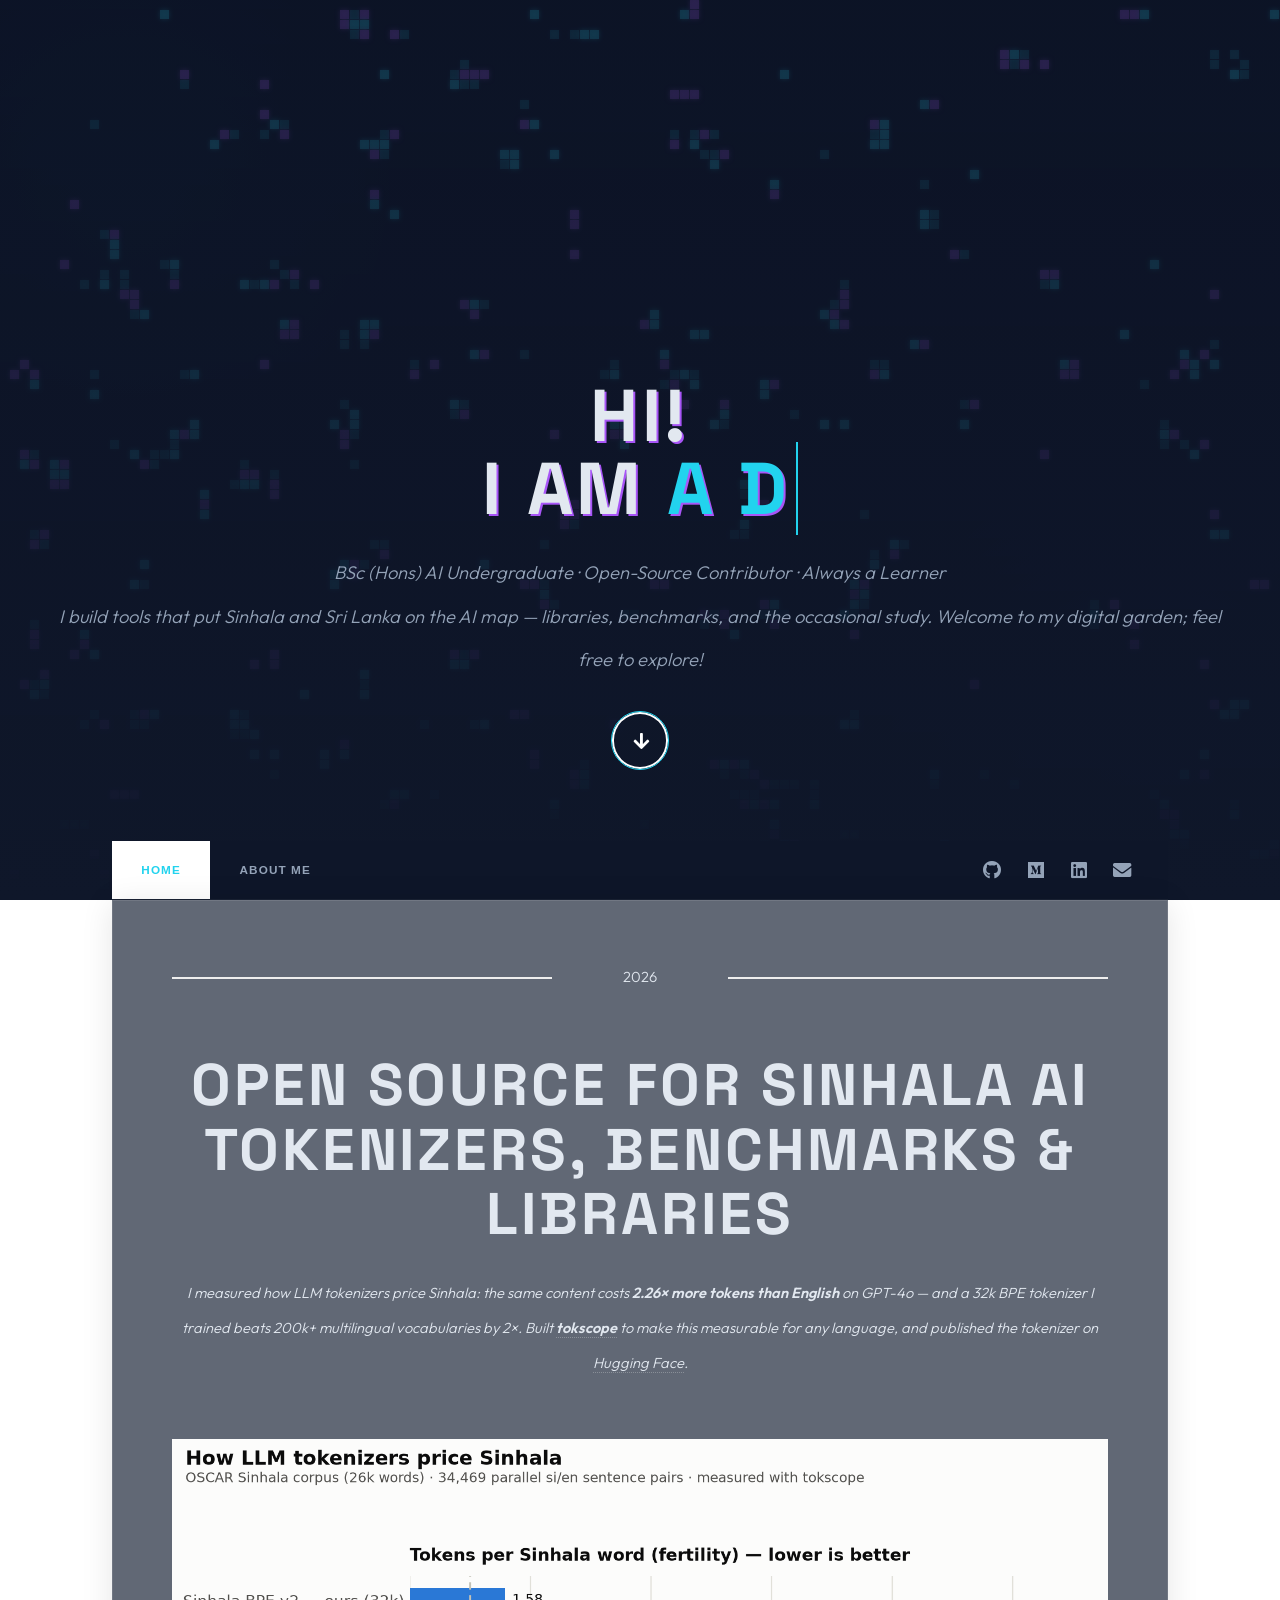
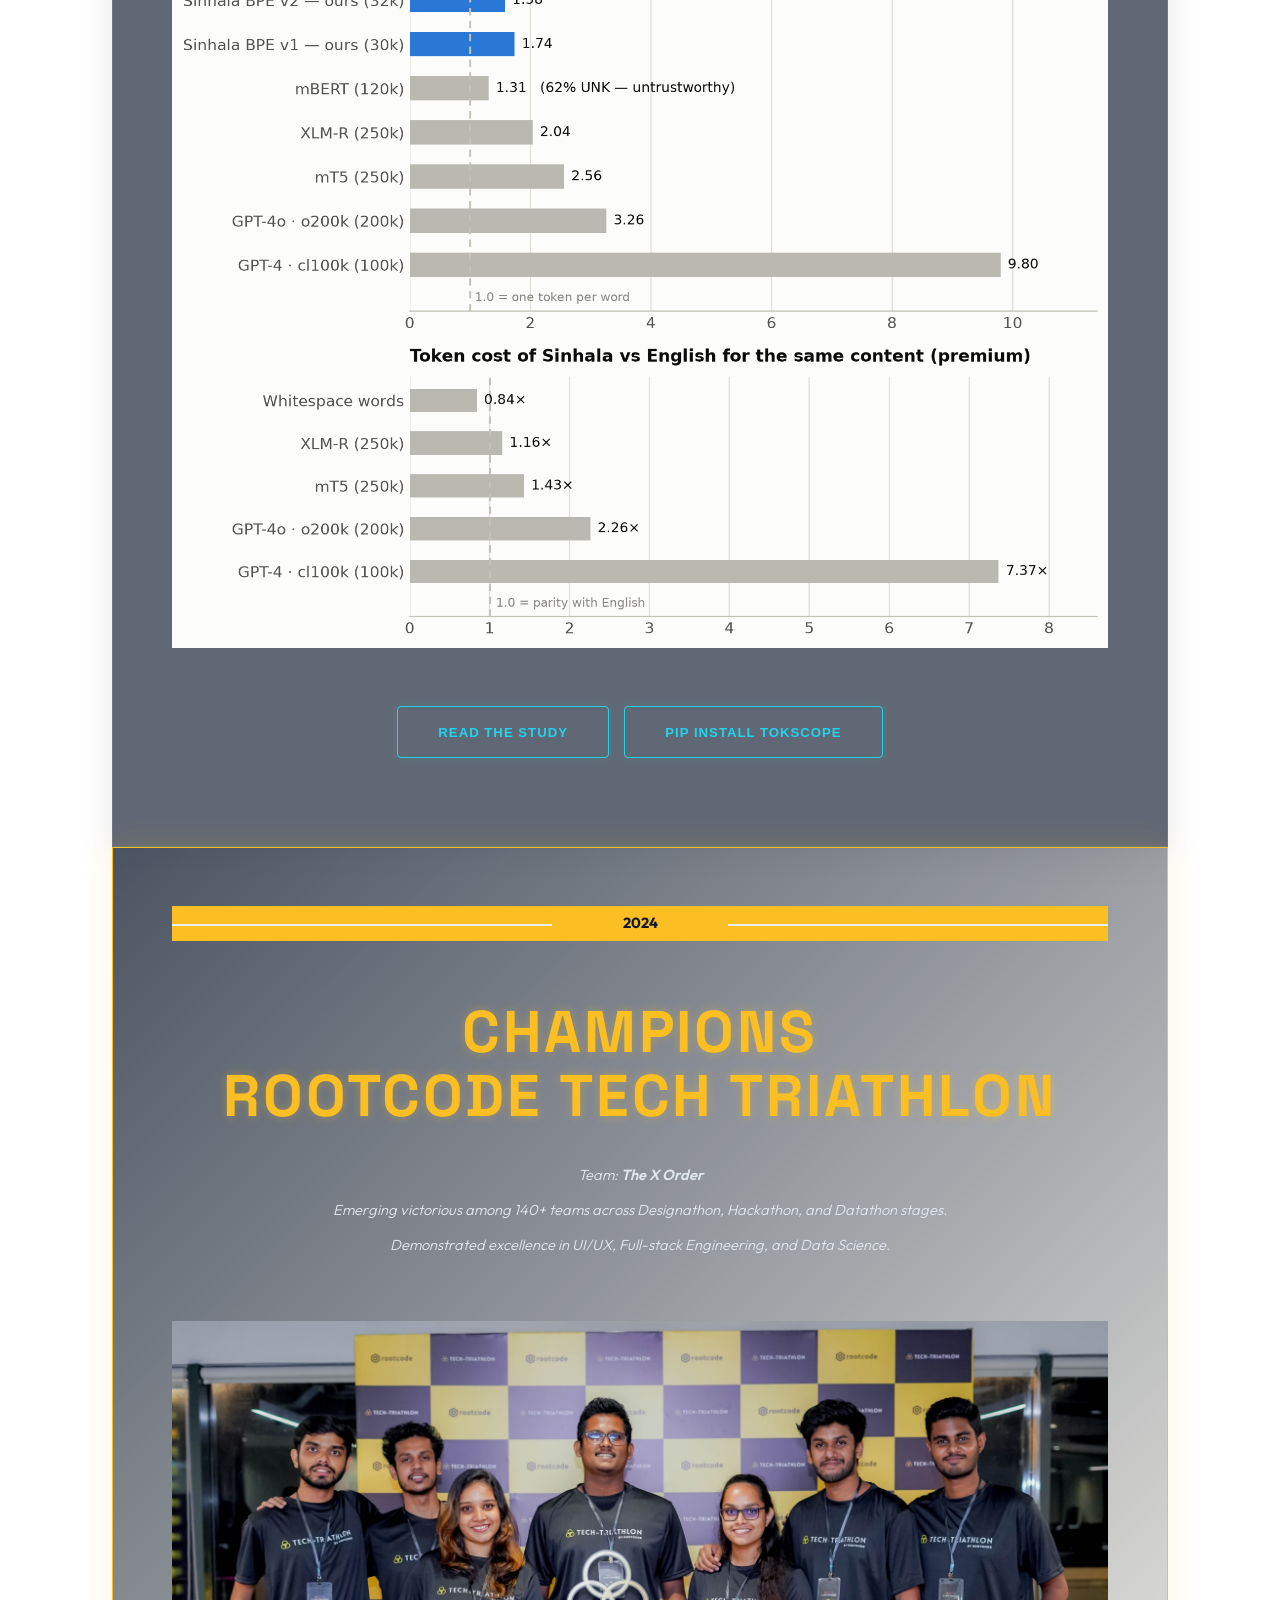
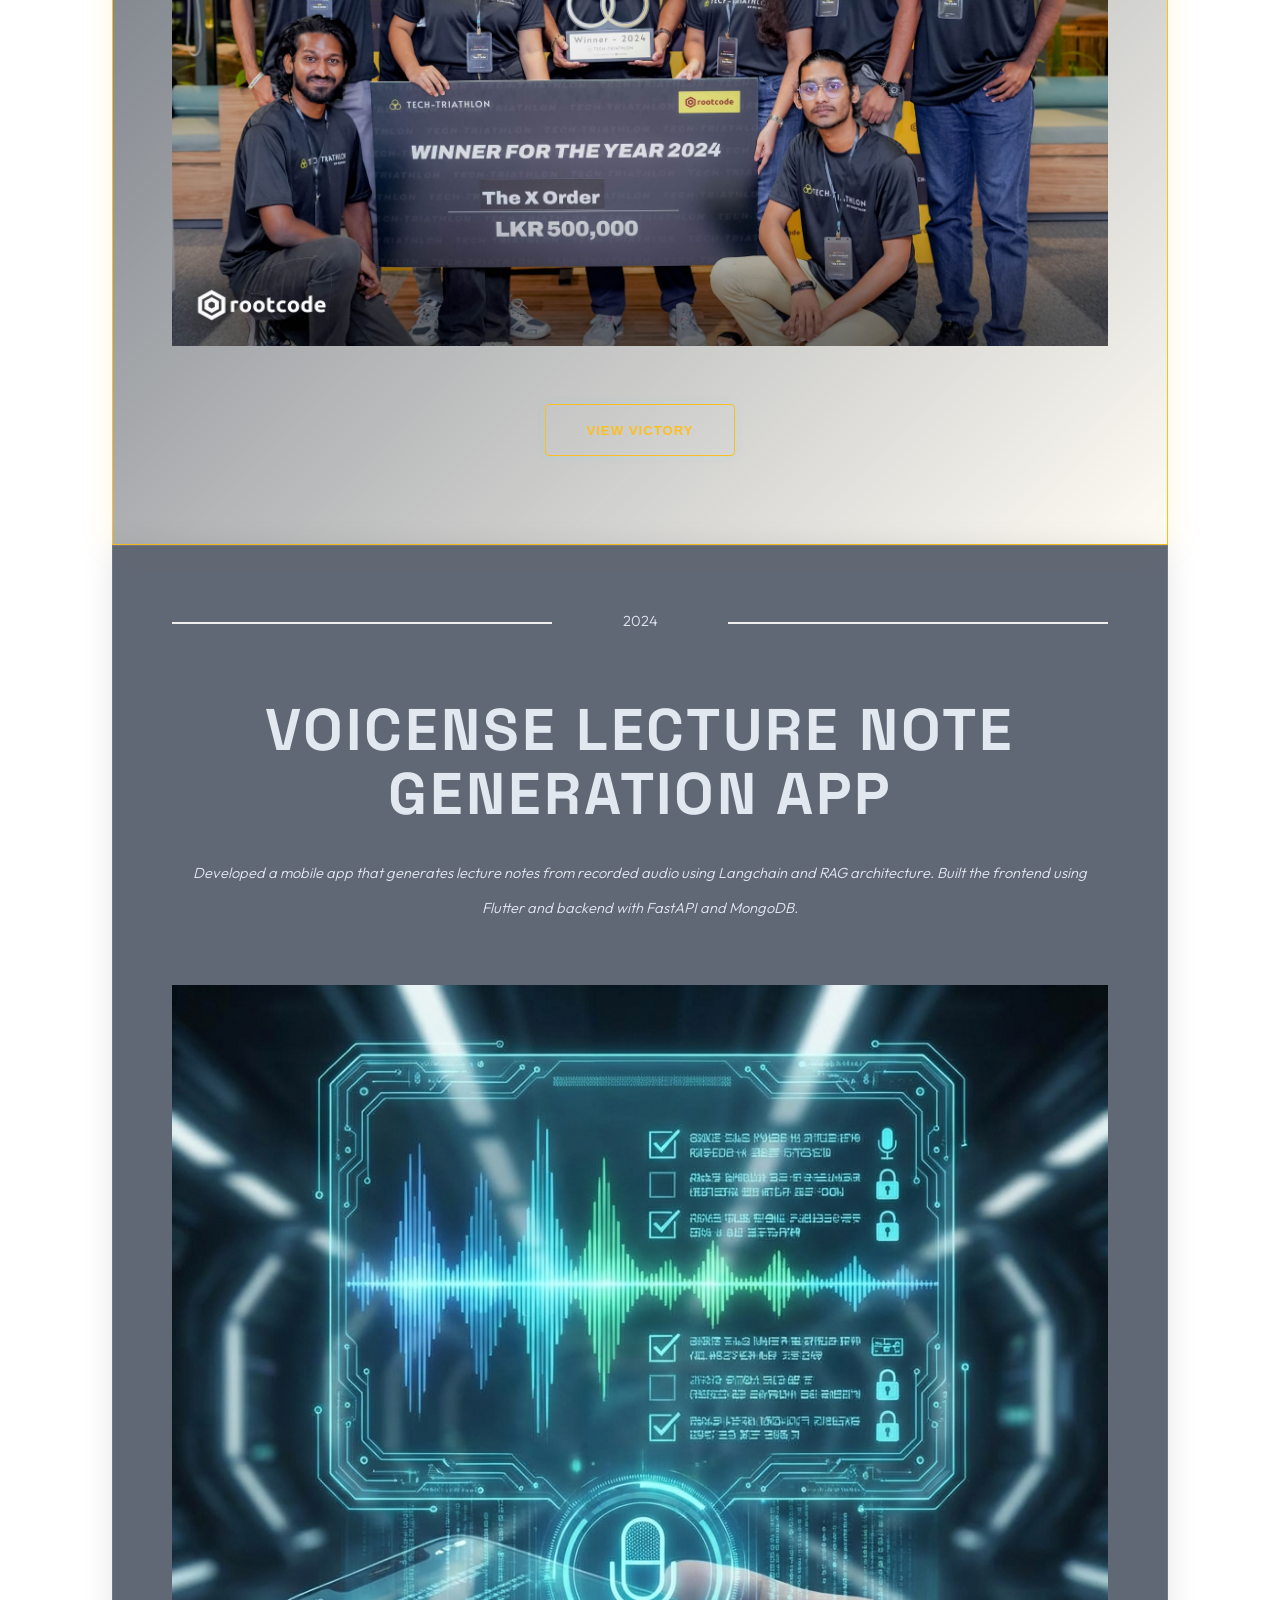
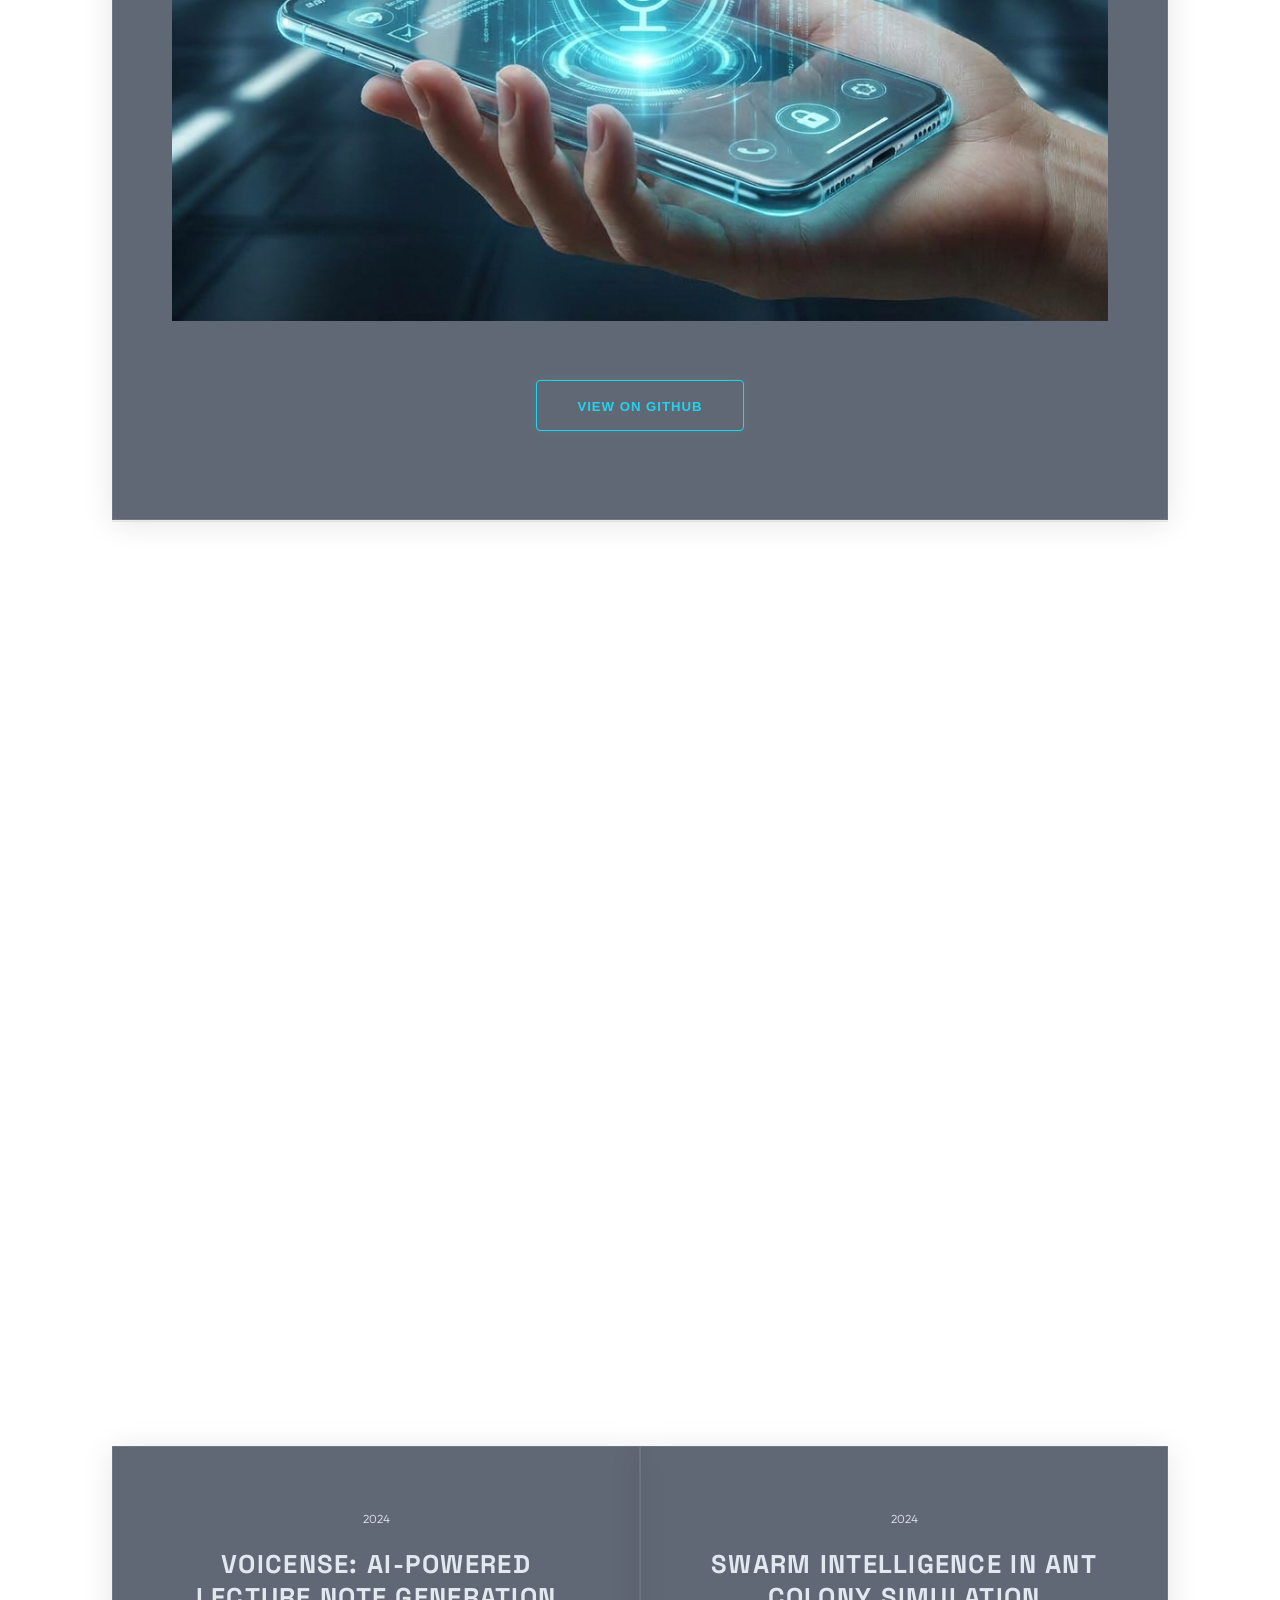
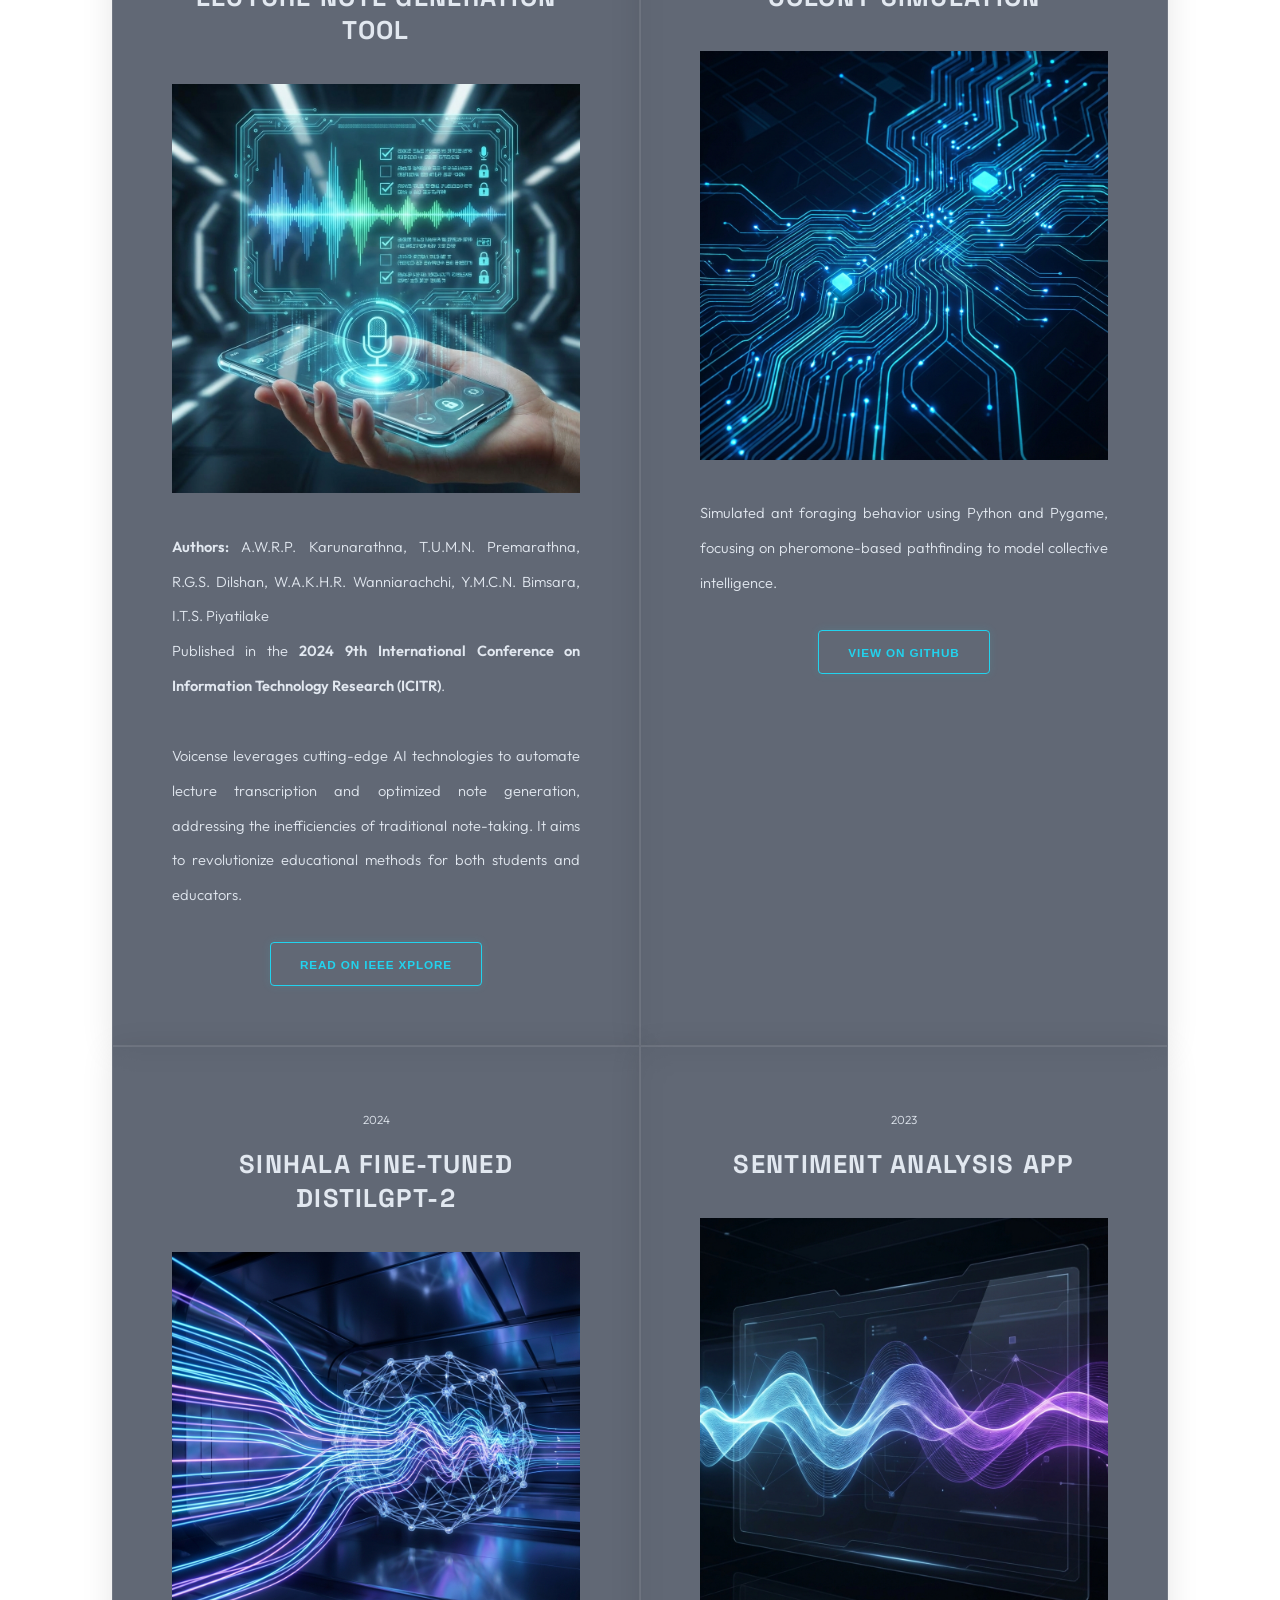
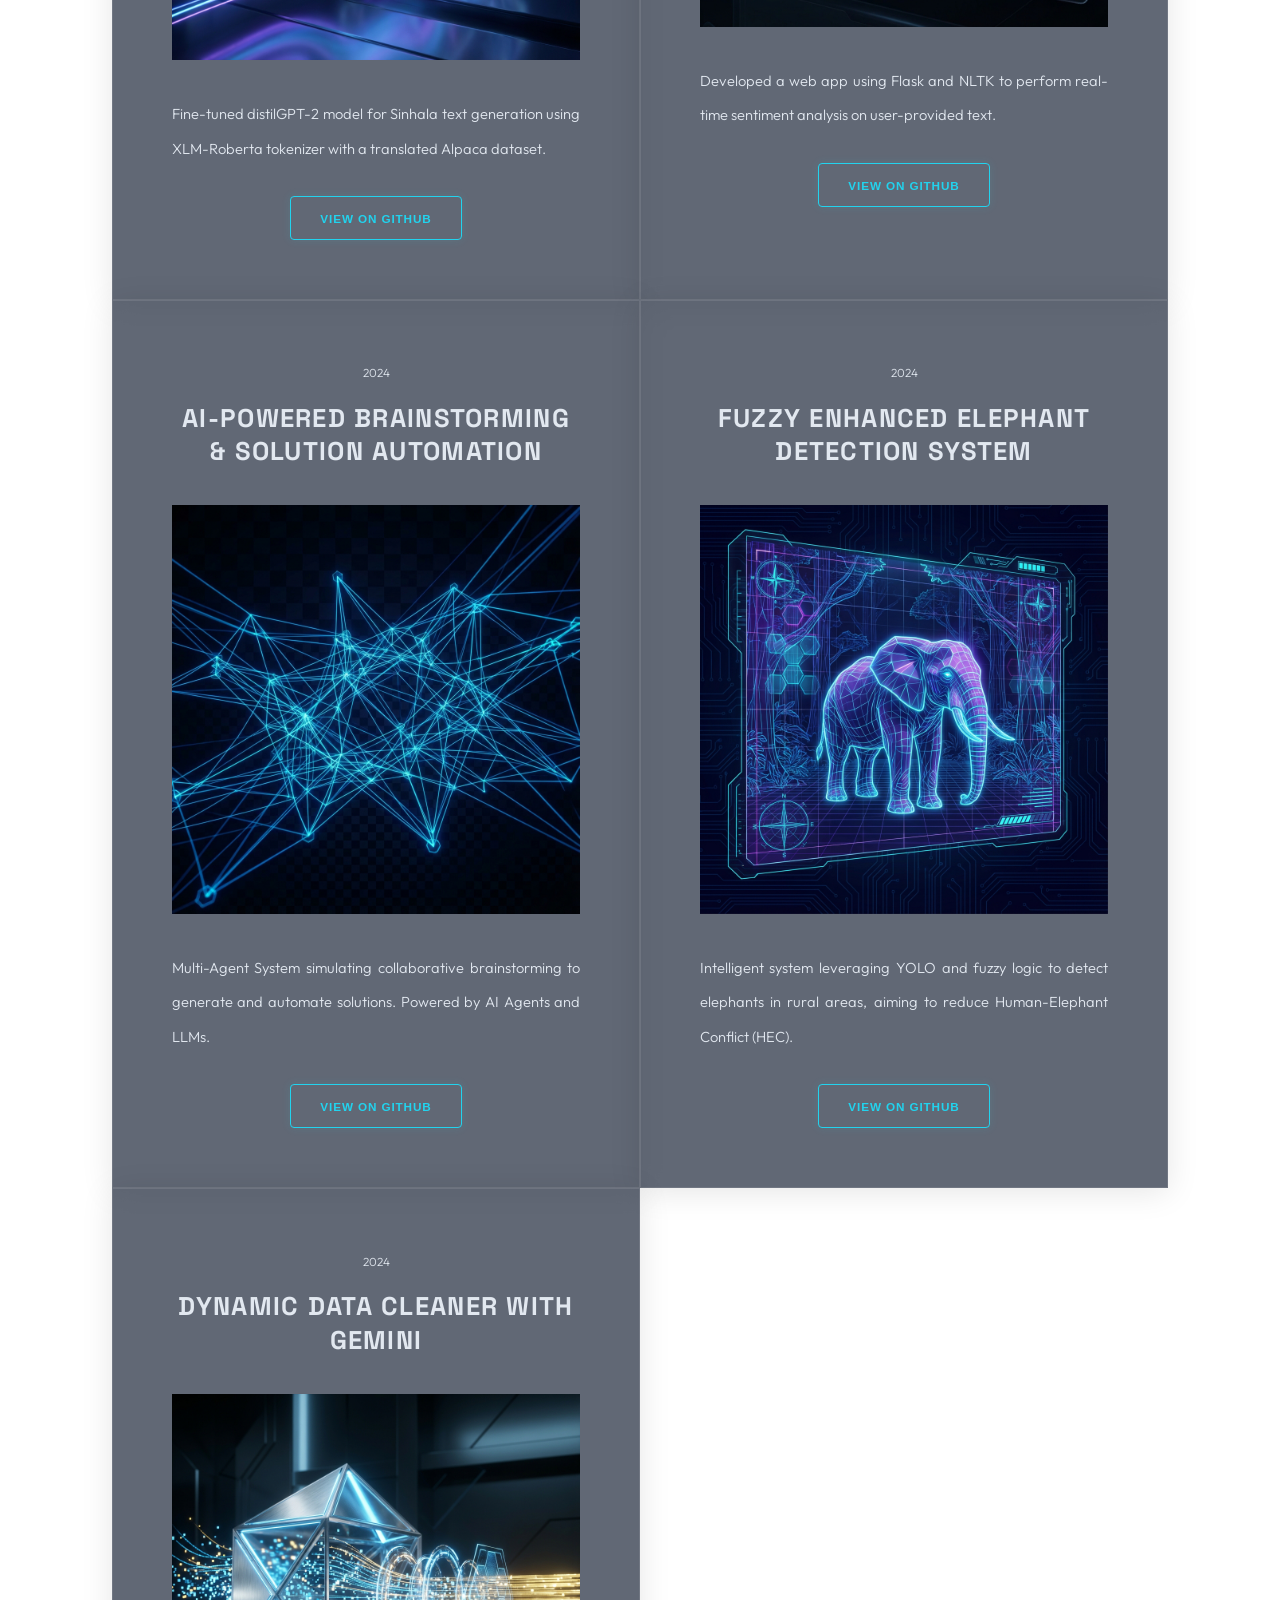
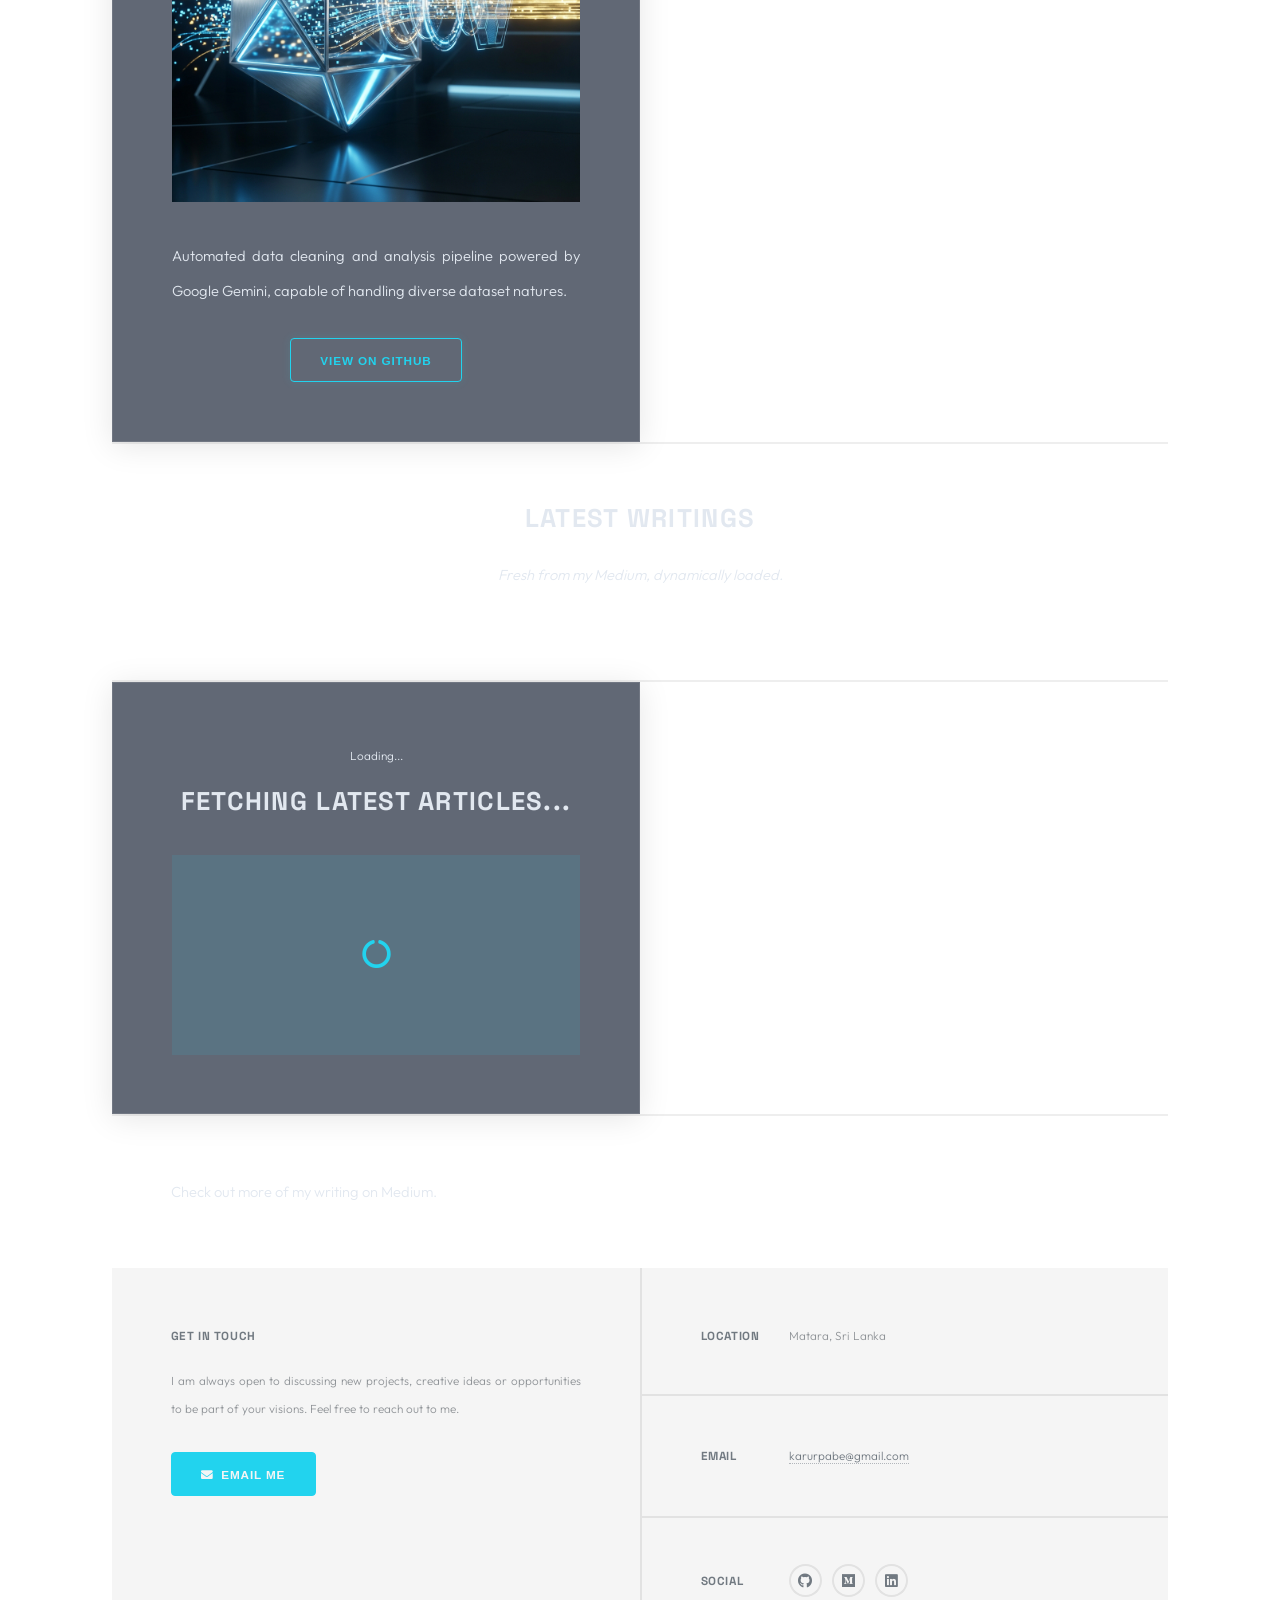
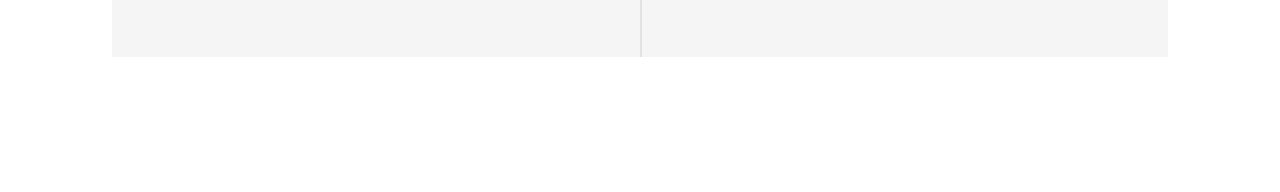
==== commit 1e29de16: "Remove unmerged PR mentions from featured section and cards" ====
--- a/index.html
+++ b/index.html
@@ -85,12 +85,8 @@
 						<strong>2.26&times; more tokens than English</strong> on GPT-4o &mdash; and a 32k BPE tokenizer
 						I trained beats 200k+ multilingual vocabularies by 2&times;. Built
 						<a href="https://pypi.org/project/tokscope/"><strong>tokscope</strong></a> to make this measurable
-						for any language, published the tokenizer on
-						<a href="https://huggingface.co/RavinduPabasara/sinhala-bpe-32k">Hugging Face</a>, and contributed
-						the first Sinhala evaluation tasks to
-						<a href="https://github.com/EleutherAI/lm-evaluation-harness/pull/3941">EleutherAI's
-							lm-evaluation-harness</a> and the <code>si_LK</code> locale to
-						<a href="https://github.com/joke2k/faker/pull/2430">Faker</a>.</p>
+						for any language, and published the tokenizer on
+						<a href="https://huggingface.co/RavinduPabasara/sinhala-bpe-32k">Hugging Face</a>.</p>
 				</header>
 				<a href="https://github.com/RavinduPabasara/tokscope/tree/main/study" class="image main"><img
 						src="images/tokenizer_study.png" alt="How LLM tokenizers price Sinhala — study chart" /></a>
@@ -164,23 +160,6 @@
 					<ul class="actions special">
 						<li><a href="https://huggingface.co/RavinduPabasara/sinhala-bpe-32k" class="button">View on
 								Hugging Face</a></li>
-					</ul>
-				</article>
-
-				<article>
-					<header>
-						<span class="date">2026</span>
-						<h2><a href="https://github.com/EleutherAI/lm-evaluation-harness/pull/3941">Upstream: Sinhala in
-								the LLM Ecosystem</a></h2>
-					</header>
-					<a href="https://github.com/EleutherAI/lm-evaluation-harness/pull/3941" class="image fit"><img
-							src="images/cyber_cognitive.png" alt="Upstream open source contributions" /></a>
-					<p>Contributed the first Sinhala evaluation tasks (NSINA benchmark suite) to EleutherAI's
-						lm-evaluation-harness, and the <code>si_LK</code> person locale to Faker &mdash; putting Sinhala
-						on the map in tools the whole AI ecosystem uses.</p>
-					<ul class="actions special">
-						<li><a href="https://github.com/EleutherAI/lm-evaluation-harness/pull/3941" class="button">View
-								PRs</a></li>
 					</ul>
 				</article>
 
